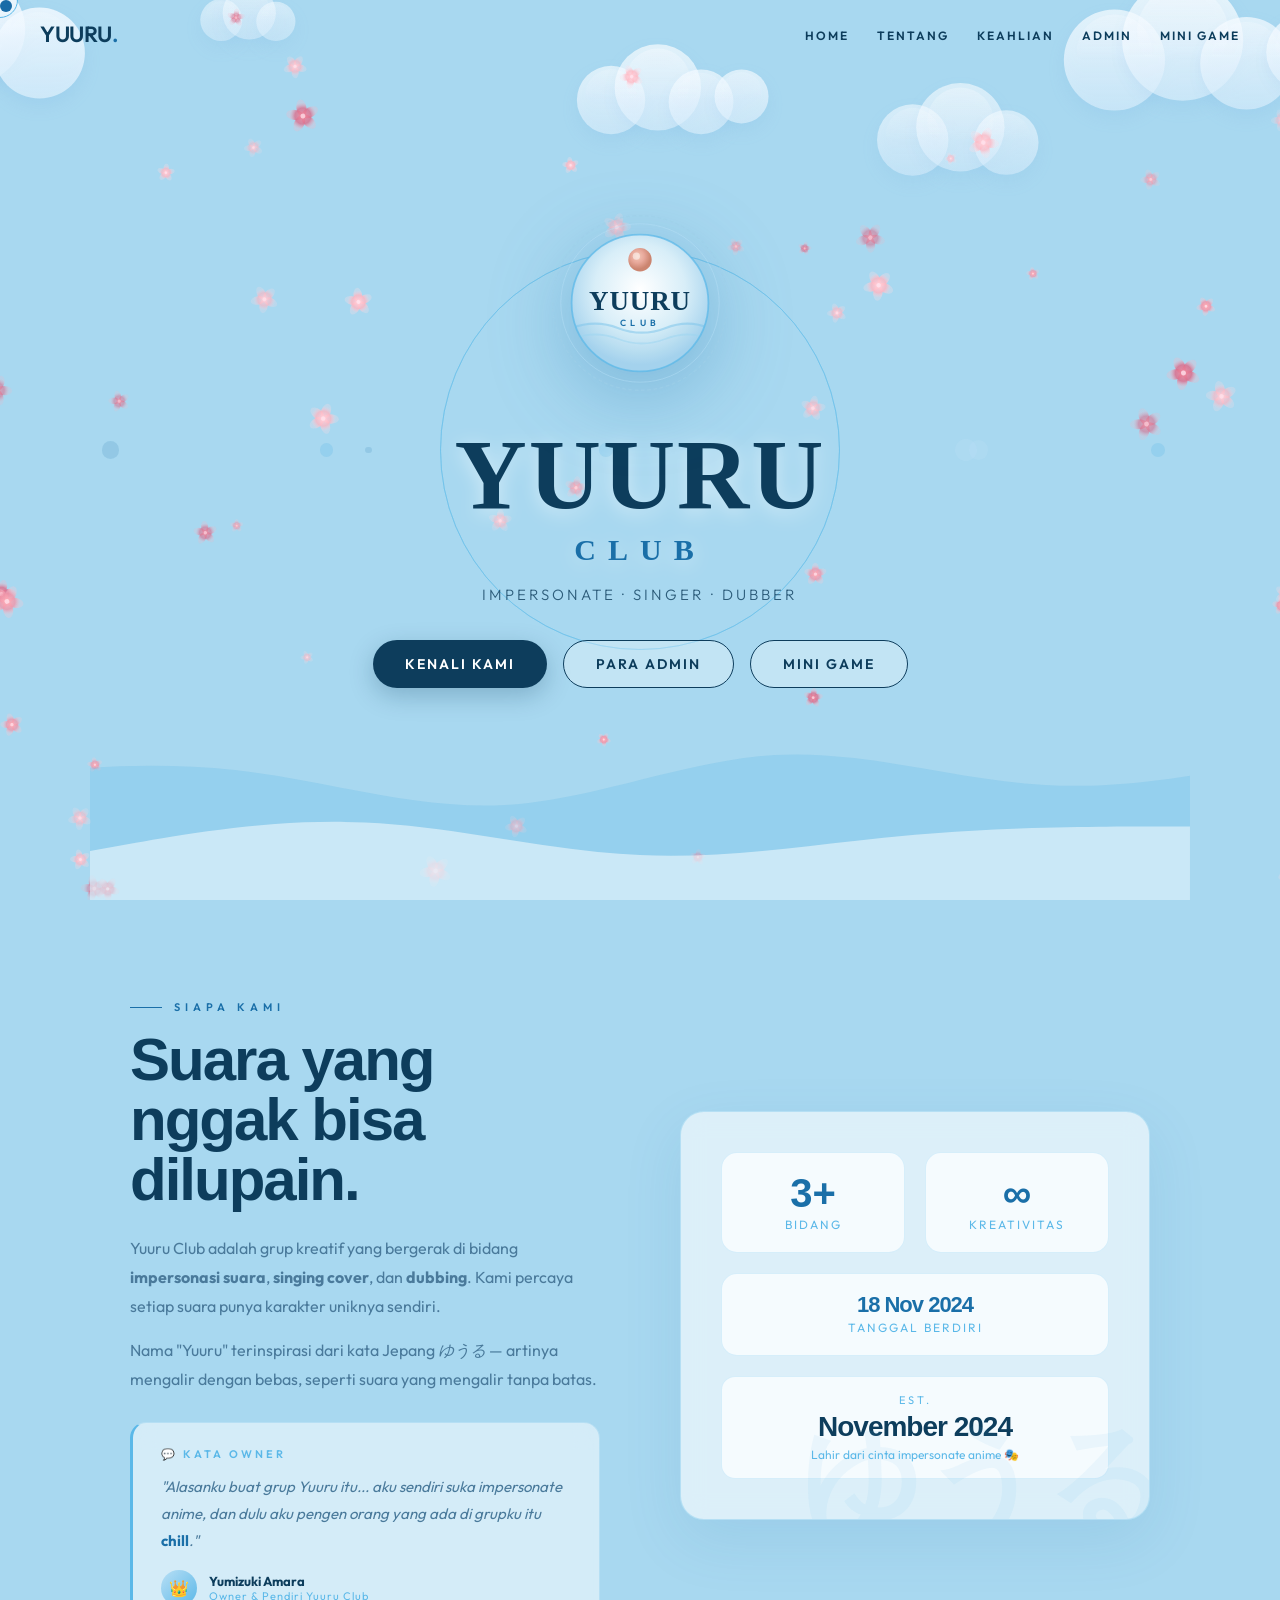
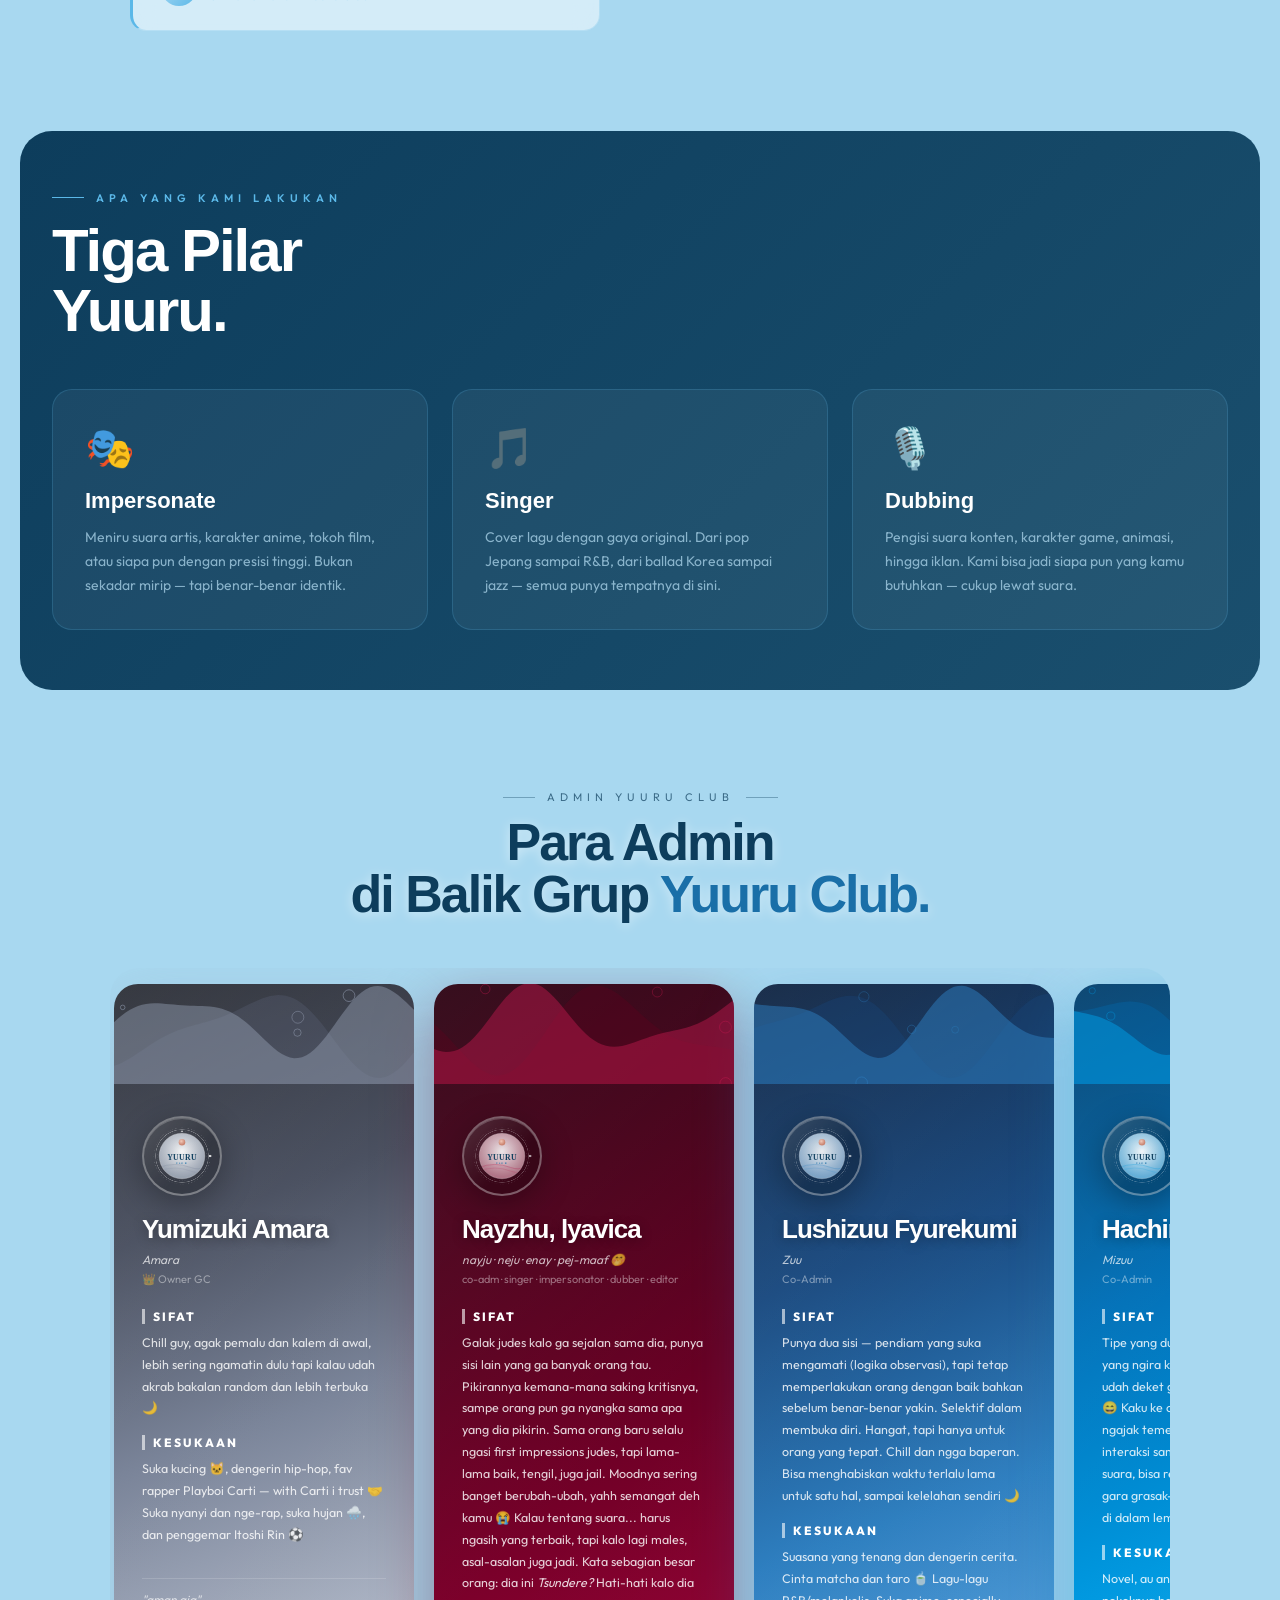
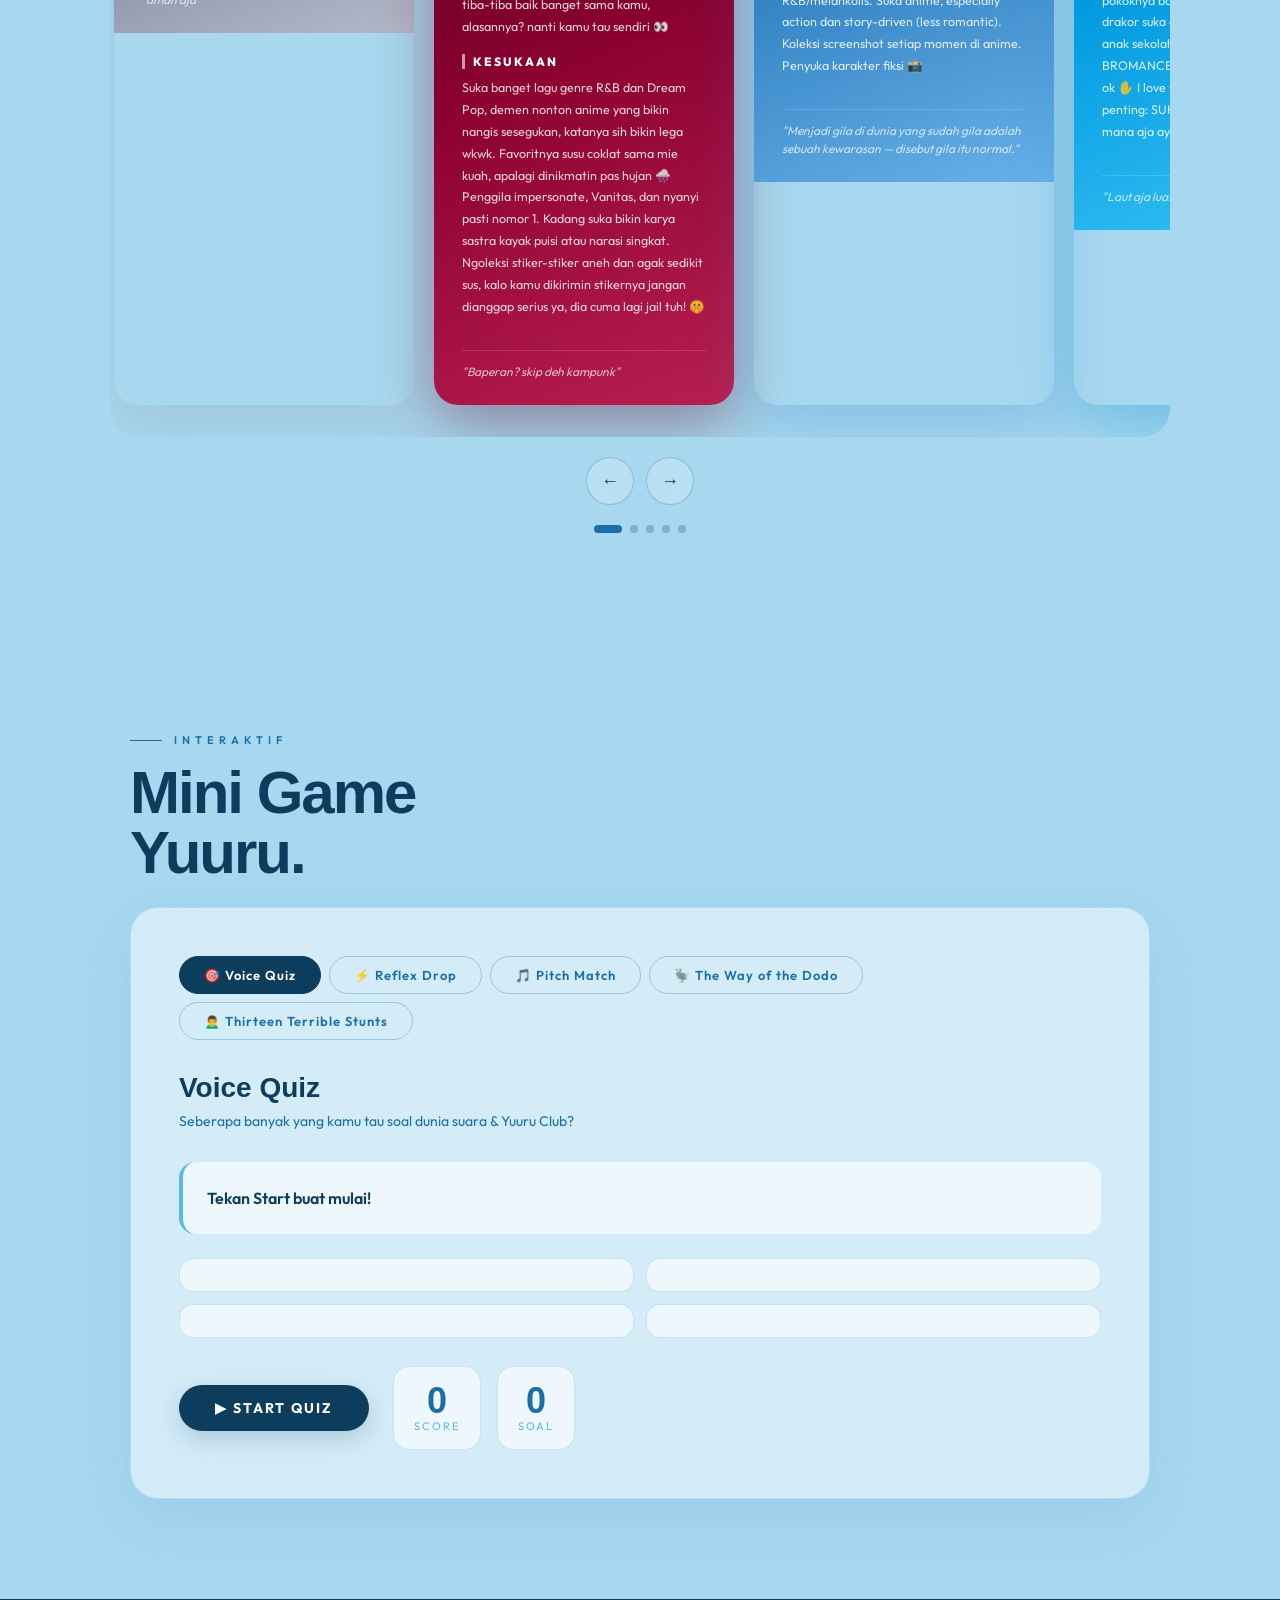
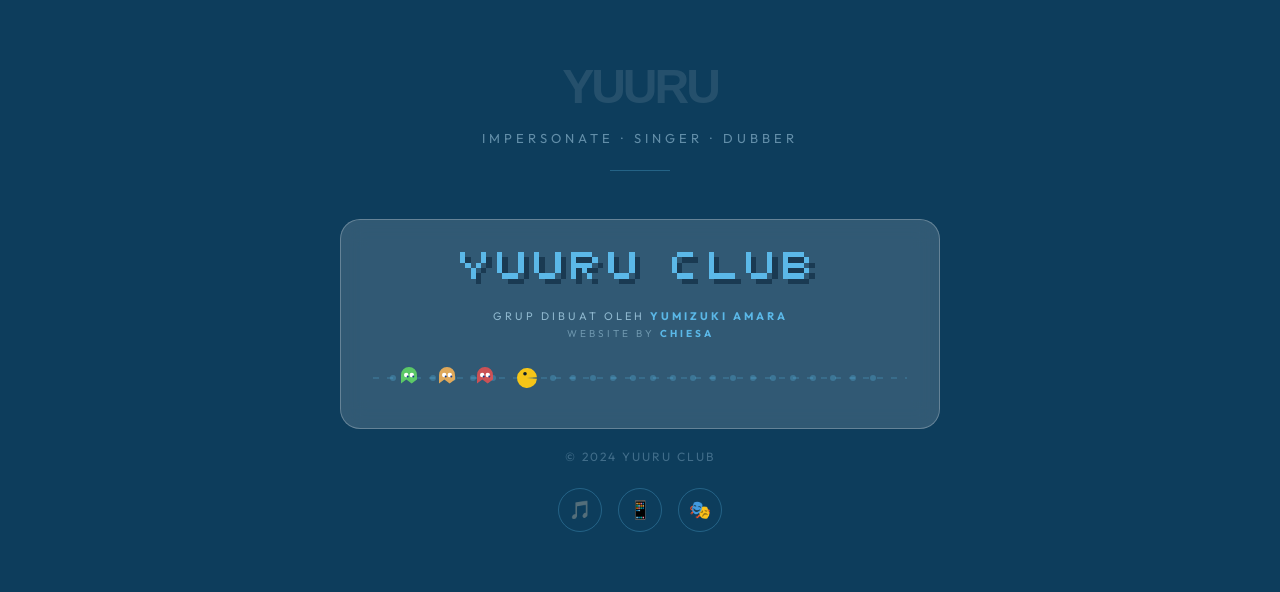
==== index.html @ aca805b3 "Add files via upload" ====
<!DOCTYPE html>
<html lang="id">

<head>
  <meta charset="UTF-8">
  <meta name="viewport"
    content="width=device-width, initial-scale=1.0, maximum-scale=1.0, user-scalable=no, viewport-fit=cover">
  <meta name="apple-mobile-web-app-capable" content="yes">
  <title>YUURU CLUB</title>
  <link
    href="https://fonts.googleapis.com/css2?family=Playfair+Display:ital,wght@1,900&family=Outfit:wght@300;400;500;600;800&family=Press+Start+2P&display=swap"
    rel="stylesheet">
  <link rel="stylesheet" href="css/style.css">
</head>

<body>

  <canvas id="bgCanvas"></canvas>
  <div class="cursor" id="cursor"></div>
  <div class="cursor-ring" id="cursorRing"></div>

  <!-- NAV -->
  <nav id="navbar">
    <div class="nav-brand">YUURU<span>.</span></div>
    <ul class="nav-links">
      <li><a href="#hero" data-scroll>Home</a></li>
      <li><a href="#about" data-scroll>Tentang</a></li>
      <li><a href="#skills" data-scroll>Keahlian</a></li>
      <li><a href="#admin-section" data-scroll>Admin</a></li>
      <li><a href="#game" data-scroll>Mini Game</a></li>
    </ul>
  </nav>

  <!-- HERO -->
  <section id="hero">
    <div class="wave-bg"></div>
    <div class="wave-bg2"></div>
    <div class="ripple-ring"
      style="width:400px;height:400px;top:50%;left:50%;transform:translate(-50%,-50%);animation-duration:4s;"></div>
    <div class="ripple-ring"
      style="width:400px;height:400px;top:50%;left:50%;transform:translate(-50%,-50%);animation-duration:4s;animation-delay:1.3s;">
    </div>
    <div class="ripple-ring"
      style="width:400px;height:400px;top:50%;left:50%;transform:translate(-50%,-50%);animation-duration:4s;animation-delay:2.6s;">
    </div>

    <div class="hero-content">
      <div class="logo-circle">
        <svg viewBox="0 0 200 200" xmlns="http://www.w3.org/2000/svg" width="180" height="180">
          <defs>
            <radialGradient id="bgGrad" cx="50%" cy="40%" r="55%">
              <stop offset="0%" stop-color="#ffffff" />
              <stop offset="60%" stop-color="#d8eef8" />
              <stop offset="100%" stop-color="#a8d4ee" />
            </radialGradient>
            <radialGradient id="orbGrad" cx="40%" cy="35%" r="55%">
              <stop offset="0%" stop-color="#f5c4b0" />
              <stop offset="50%" stop-color="#e8a090" />
              <stop offset="100%" stop-color="#c87860" />
            </radialGradient>
            <clipPath id="circleClip">
              <circle cx="100" cy="100" r="76" />
            </clipPath>
          </defs>
          <circle cx="100" cy="100" r="97" fill="none" stroke="#9ecfe8" stroke-width="1.5" stroke-dasharray="4 3"
            opacity="0.6" />
          <circle cx="100" cy="100" r="88" fill="none" stroke="#b8dff5" stroke-width="1" opacity="0.5" />
          <circle cx="100" cy="100" r="76" fill="url(#bgGrad)" />
          <g clip-path="url(#circleClip)" opacity="0.55">
            <path d="M24,128 Q50,118 76,128 Q102,138 128,128 Q154,118 176,128" fill="none" stroke="#7ec5ea"
              stroke-width="2.5" stroke-linecap="round" />
            <path d="M24,140 Q50,130 76,140 Q102,150 128,140 Q154,130 176,140" fill="none" stroke="#9ed5ee"
              stroke-width="2" stroke-linecap="round" />
            <path d="M24,128 Q50,118 76,128 Q102,138 128,128 Q154,118 176,128 L176,180 L24,180 Z" fill="#7ec5ea"
              fill-opacity="0.12" />
          </g>
          <circle cx="100" cy="52" r="13" fill="url(#orbGrad)" opacity="0.9" />
          <circle cx="96" cy="48" r="4" fill="rgba(255,255,255,0.5)" />
          <text x="100" y="108" text-anchor="middle" font-family="'Zen Kaku Gothic New',Georgia,serif" font-size="30"
            font-weight="900" fill="#0d3d5c" letter-spacing="1">YUURU</text>
          <text x="100" y="126" text-anchor="middle" font-family="'Outfit',Arial,sans-serif" font-size="10"
            font-weight="600" fill="#1a6fa8" letter-spacing="5">CLUB</text>
          <circle cx="100" cy="100" r="76" fill="none" stroke="#5bb8e8" stroke-width="2" opacity="0.7" />
        </svg>
      </div>
      <h1 class="hero-title">YUURU<span class="club">CLUB</span></h1>
      <p class="hero-tagline">Impersonate · Singer · Dubber</p>
      <div class="hero-btns">
        <button class="btn-primary" onclick="smooth(event,'about')">Kenali Kami</button>
        <button class="btn-outline" onclick="smooth(event,'admin-section')">Para Admin</button>
        <button class="btn-outline" onclick="smooth(event,'game')">Mini Game</button>
      </div>
    </div>
  </section>

  <!-- ABOUT -->
  <section id="about">
    <div class="about-text fade-up">
      <div class="section-label">Siapa Kami</div>
      <h2 class="section-title">Suara yang<br>nggak bisa<br>dilupain.</h2>
      <p>Yuuru Club adalah grup kreatif yang bergerak di bidang <strong>impersonasi suara</strong>, <strong>singing
          cover</strong>, dan <strong>dubbing</strong>. Kami percaya setiap suara punya karakter uniknya sendiri.</p>
      <p>Nama "Yuuru" terinspirasi dari kata Jepang <em>ゆうる</em> — artinya mengalir dengan bebas, seperti suara yang
        mengalir tanpa batas.</p>
      <div
        style="margin-top:28px;background:rgba(255,255,255,0.5);backdrop-filter:blur(12px);border:1px solid rgba(91,184,232,0.25);border-left:3px solid var(--sky);border-radius:16px;padding:24px 28px;">
        <div
          style="font-size:11px;letter-spacing:3px;text-transform:uppercase;color:var(--sky);margin-bottom:12px;font-weight:600">
          💬 Kata Owner</div>
        <p style="font-size:15px;line-height:1.8;color:#4a7a9b;font-style:italic;margin:0">"Alasanku buat grup Yuuru
          itu... aku sendiri suka impersonate anime, dan dulu aku pengen orang yang ada di grupku itu <strong
            style="color:var(--ocean);font-style:normal">chill</strong>."</p>
        <div style="margin-top:16px;display:flex;align-items:center;gap:12px;">
          <div
            style="width:36px;height:36px;border-radius:50%;background:linear-gradient(135deg,var(--mist),var(--sky));display:flex;align-items:center;justify-content:center;font-size:16px">
            👑</div>
          <div>
            <div style="font-size:13px;font-weight:700;color:var(--deep)">Yumizuki Amara</div>
            <div style="font-size:11px;color:var(--sky);letter-spacing:1px">Owner & Pendiri Yuuru Club</div>
          </div>
        </div>
      </div>
    </div>
    <div class="about-visual fade-up" style="animation-delay:0.2s">
      <div class="about-card">
        <div class="stat-grid">
          <div class="stat-item">
            <div class="stat-num">3+</div>
            <div class="stat-label">Bidang</div>
          </div>
          <div class="stat-item">
            <div class="stat-num">∞</div>
            <div class="stat-label">Kreativitas</div>
          </div>
          <div class="stat-item" style="grid-column:1/-1">
            <div class="stat-num" style="font-size:22px;letter-spacing:-1px">18 Nov 2024</div>
            <div class="stat-label">Tanggal Berdiri</div>
          </div>
        </div>
        <div
          style="margin-top:20px;background:rgba(255,255,255,0.7);border-radius:14px;padding:16px 20px;border:1px solid rgba(91,184,232,0.2);text-align:center;">
          <div style="font-size:11px;letter-spacing:3px;text-transform:uppercase;color:var(--sky);margin-bottom:4px">
            Est.</div>
          <div
            style="font-family:'Zen Kaku Gothic New',sans-serif;font-size:28px;font-weight:900;color:var(--deep);letter-spacing:-1px">
            November 2024</div>
          <div style="font-size:12px;color:var(--sky);margin-top:4px">Lahir dari cinta impersonate anime 🎭</div>
        </div>
      </div>
    </div>
  </section>

  <!-- SKILLS -->
  <div id="skills"
    style="border-radius:32px;margin:0 20px;padding:60px 32px;overflow:hidden;position:relative;z-index:2;background:linear-gradient(135deg,var(--deep) 0%,#1a4f6e 100%);">
    <div class="section-label" style="color:var(--sky)">Apa yang Kami Lakukan</div>
    <h2 class="section-title" style="color:#fff">Tiga Pilar<br>Yuuru.</h2>
    <div class="skills-grid">
      <div class="skill-card fade-up">
        <div class="skill-icon">🎭</div>
        <div class="skill-name">Impersonate</div>
        <div class="skill-desc">Meniru suara artis, karakter anime, tokoh film, atau siapa pun dengan presisi tinggi.
          Bukan sekadar mirip — tapi benar-benar identik.</div>
      </div>
      <div class="skill-card fade-up" style="animation-delay:0.15s">
        <div class="skill-icon">🎵</div>
        <div class="skill-name">Singer</div>
        <div class="skill-desc">Cover lagu dengan gaya original. Dari pop Jepang sampai R&B, dari ballad Korea sampai
          jazz — semua punya tempatnya di sini.</div>
      </div>
      <div class="skill-card fade-up" style="animation-delay:0.3s">
        <div class="skill-icon">🎙️</div>
        <div class="skill-name">Dubbing</div>
        <div class="skill-desc">Pengisi suara konten, karakter game, animasi, hingga iklan. Kami bisa jadi siapa pun
          yang kamu butuhkan — cukup lewat suara.</div>
      </div>
    </div>
  </div>

  <!-- ADMIN CARDS -->
  <div id="admin-section">
    <div class="admin-header">
      <div class="label">Admin Yuuru Club</div>
      <h2>Para Admin<br>di Balik Grup <span>Yuuru Club.</span></h2>
    </div>

    <div class="slider-wrapper">
      <div class="slider-track-outer">
        <div class="slider-track" id="sliderTrack">

          <!-- CARD 1 — SILVER — AMARA -->
          <div class="admin-card" style="box-shadow:0 20px 60px rgba(150,160,180,0.35)">
            <div class="card-inner">
              <div class="card-bg"
                style="background:linear-gradient(160deg,#2a2d35 0%,#4a5060 35%,#7a8499 65%,#b0b8c8 100%)"></div>
              <div class="card-shimmer"></div>
              <canvas class="ocean-canvas" id="ocean1"></canvas>
              <div class="card-content">
                <div class="avatar-ring"><svg viewBox="0 0 200 200" width="60" height="60"
                    xmlns="http://www.w3.org/2000/svg">
                    <defs>
                      <radialGradient id="av1bg" cx="50%" cy="40%" r="55%">
                        <stop offset="0%" stop-color="rgba(255,255,255,0.95)" />
                        <stop offset="100%" stop-color="rgba(200,210,225,0.7)" />
                      </radialGradient>
                      <radialGradient id="av1orb" cx="40%" cy="35%" r="55%">
                        <stop offset="0%" stop-color="#f5c4b0" />
                        <stop offset="100%" stop-color="#c87860" />
                      </radialGradient>
                      <clipPath id="cc1">
                        <circle cx="100" cy="100" r="76" />
                      </clipPath>
                    </defs>
                    <g class="logo-spin-outer">
                      <circle cx="100" cy="100" r="94" fill="none" stroke="rgba(255,255,255,0.2)" stroke-width="1"
                        stroke-dasharray="6 4" />
                      <circle cx="100" cy="100" r="88" fill="none" stroke="rgba(255,255,255,0.4)" stroke-width="1.5" />
                      <circle cx="194" cy="100" r="4" fill="rgba(255,255,255,0.8)" />
                    </g>
                    <g class="logo-spin-inner">
                      <circle cx="100" cy="100" r="82" fill="none" stroke="rgba(255,255,255,0.15)" stroke-width="1"
                        stroke-dasharray="3 6" />
                      <circle cx="100" cy="18" r="3" fill="rgba(255,255,255,0.6)" />
                    </g>
                    <circle cx="100" cy="100" r="76" fill="url(#av1bg)" />
                    <g clip-path="url(#cc1)" opacity="0.5">
                      <path d="M24,138 Q76,118 128,138 Q154,148 176,138" fill="none" stroke="rgba(122,132,153,0.8)"
                        stroke-width="2.5" stroke-linecap="round" />
                      <path d="M24,150 Q76,130 128,150 Q154,160 176,150" fill="none" stroke="rgba(122,132,153,0.6)"
                        stroke-width="2" stroke-linecap="round" />
                      <path d="M24,138 Q76,118 128,138 L176,180 L24,180Z" fill="rgba(122,132,153,0.12)" />
                    </g>
                    <circle cx="100" cy="54" r="11" fill="url(#av1orb)" opacity="0.9" /><text x="100" y="112"
                      text-anchor="middle" font-family="'Zen Kaku Gothic New',serif" font-size="26" font-weight="900"
                      fill="#0d3d5c" letter-spacing="1">YUURU</text><text x="100" y="126" text-anchor="middle"
                      font-family="'Outfit',sans-serif" font-size="8" font-weight="600" fill="#1a6fa8"
                      letter-spacing="4">CLUB</text>
                    <circle cx="100" cy="100" r="76" fill="none" stroke="rgba(255,255,255,0.6)" stroke-width="1.5" />
                  </svg></div>
                <div class="card-name">Yumizuki Amara</div>
                <div class="card-nickname"
                  style="font-size:12px;line-height:1.6;margin-bottom:20px;color:rgba(255,255,255,0.7);font-style:italic;">
                  Amara<br><span style="font-style:normal;font-size:11px;opacity:0.6">👑 Owner GC</span></div>
                <div style="margin-bottom:16px">
                  <div
                    style="font-size:12px;letter-spacing:2px;text-transform:uppercase;color:#fff;margin-bottom:8px;font-weight:800;font-family:'Outfit',sans-serif;border-left:3px solid rgba(255,255,255,0.6);padding-left:8px;">
                    Sifat</div>
                  <p
                    style="font-size:12.5px;color:rgba(255,255,255,0.82);line-height:1.75;font-family:'Outfit',sans-serif">
                    Chill guy, agak pemalu dan kalem di awal, lebih sering ngamatin dulu tapi kalau udah akrab bakalan
                    random dan lebih terbuka 🌙</p>
                </div>
                <div style="margin-bottom:16px">
                  <div
                    style="font-size:12px;letter-spacing:2px;text-transform:uppercase;color:#fff;margin-bottom:8px;font-weight:800;font-family:'Outfit',sans-serif;border-left:3px solid rgba(255,255,255,0.6);padding-left:8px;">
                    Kesukaan</div>
                  <p
                    style="font-size:12.5px;color:rgba(255,255,255,0.82);line-height:1.75;font-family:'Outfit',sans-serif">
                    Suka kucing 🐱, dengerin hip-hop, fav rapper Playboi Carti — with Carti i trust 🤝 Suka nyanyi dan
                    nge-rap, suka hujan 🌧️, dan penggemar Itoshi Rin ⚽</p>
                </div>
              </div>
              <div class="card-quote">"aman aja"</div>
            </div>
          </div>

          <!-- CARD 2 — MAROON — NAYZHU -->
          <div class="admin-card" style="box-shadow:0 20px 60px rgba(100,0,30,0.4)">
            <div class="card-inner">
              <div class="card-bg"
                style="background:linear-gradient(160deg,#2a0010 0%,#5c0020 35%,#8b0030 65%,#b5184a 100%)"></div>
              <div class="card-shimmer"></div>
              <canvas class="ocean-canvas" id="ocean2"></canvas>
              <div class="card-content">
                <div class="avatar-ring"><svg viewBox="0 0 200 200" width="60" height="60"
                    xmlns="http://www.w3.org/2000/svg">
                    <defs>
                      <radialGradient id="av2bg" cx="50%" cy="40%" r="55%">
                        <stop offset="0%" stop-color="rgba(255,255,255,0.9)" />
                        <stop offset="100%" stop-color="rgba(255,200,215,0.6)" />
                      </radialGradient>
                      <radialGradient id="av2orb" cx="40%" cy="35%" r="55%">
                        <stop offset="0%" stop-color="#f5c4b0" />
                        <stop offset="100%" stop-color="#c87860" />
                      </radialGradient>
                      <clipPath id="cc2">
                        <circle cx="100" cy="100" r="76" />
                      </clipPath>
                    </defs>
                    <g class="logo-spin-outer">
                      <circle cx="100" cy="100" r="94" fill="none" stroke="rgba(255,255,255,0.15)" stroke-width="1"
                        stroke-dasharray="6 4" />
                      <circle cx="100" cy="100" r="88" fill="none" stroke="rgba(255,255,255,0.3)" stroke-width="1.5" />
                      <circle cx="194" cy="100" r="4" fill="rgba(255,255,255,0.6)" />
                    </g>
                    <g class="logo-spin-inner">
                      <circle cx="100" cy="100" r="82" fill="none" stroke="rgba(255,255,255,0.12)" stroke-width="1"
                        stroke-dasharray="3 6" />
                      <circle cx="100" cy="18" r="3" fill="rgba(255,255,255,0.4)" />
                    </g>
                    <circle cx="100" cy="100" r="76" fill="url(#av2bg)" />
                    <g clip-path="url(#cc2)" opacity="0.5">
                      <path d="M24,138 Q76,118 128,138 Q154,148 176,138" fill="none" stroke="rgba(181,24,74,0.8)"
                        stroke-width="2.5" stroke-linecap="round" />
                      <path d="M24,150 Q76,130 128,150 Q154,160 176,150" fill="none" stroke="rgba(181,24,74,0.6)"
                        stroke-width="2" stroke-linecap="round" />
                      <path d="M24,138 Q76,118 128,138 L176,180 L24,180Z" fill="rgba(181,24,74,0.12)" />
                    </g>
                    <circle cx="100" cy="54" r="11" fill="url(#av2orb)" opacity="0.9" /><text x="100" y="112"
                      text-anchor="middle" font-family="'Zen Kaku Gothic New',serif" font-size="26" font-weight="900"
                      fill="#0d3d5c" letter-spacing="1">YUURU</text><text x="100" y="126" text-anchor="middle"
                      font-family="'Outfit',sans-serif" font-size="8" font-weight="600" fill="#1a6fa8"
                      letter-spacing="4">CLUB</text>
                    <circle cx="100" cy="100" r="76" fill="none" stroke="rgba(255,255,255,0.5)" stroke-width="1.5" />
                  </svg></div>
                <div class="card-name">Nayzhu, lyavica</div>
                <div class="card-nickname"
                  style="font-size:12px;line-height:1.6;margin-bottom:20px;color:rgba(255,255,255,0.7);font-style:italic;">
                  nayju · neju · enay · pej-maaf 🤭<br><span style="font-style:normal;font-size:11px;opacity:0.6">co-adm
                    · singer · impersonator · dubber · editor</span></div>
                <div style="margin-bottom:16px">
                  <div
                    style="font-size:12px;letter-spacing:2px;text-transform:uppercase;color:#fff;margin-bottom:8px;font-weight:800;font-family:'Outfit',sans-serif;border-left:3px solid rgba(255,255,255,0.6);padding-left:8px;">
                    Sifat</div>
                  <p
                    style="font-size:12.5px;color:rgba(255,255,255,0.82);line-height:1.75;font-family:'Outfit',sans-serif">
                    Galak judes kalo ga sejalan sama dia, punya sisi lain yang ga banyak orang tau. Pikirannya
                    kemana-mana saking kritisnya, sampe orang pun ga nyangka sama apa yang dia pikirin. Sama orang baru
                    selalu ngasi first impressions judes, tapi lama-lama baik, tengil, juga jail. Moodnya sering banget
                    berubah-ubah, yahh semangat deh kamu 😭 Kalau tentang suara... harus ngasih yang terbaik, tapi kalo
                    lagi males, asal-asalan juga jadi. Kata sebagian besar orang: dia ini <em>Tsundere?</em> Hati-hati
                    kalo dia tiba-tiba baik banget sama kamu, alasannya? nanti kamu tau sendiri 👀</p>
                </div>
                <div style="margin-bottom:16px">
                  <div
                    style="font-size:12px;letter-spacing:2px;text-transform:uppercase;color:#fff;margin-bottom:8px;font-weight:800;font-family:'Outfit',sans-serif;border-left:3px solid rgba(255,255,255,0.6);padding-left:8px;">
                    Kesukaan</div>
                  <p
                    style="font-size:12.5px;color:rgba(255,255,255,0.82);line-height:1.75;font-family:'Outfit',sans-serif">
                    Suka banget lagu genre R&B dan Dream Pop, demen nonton anime yang bikin nangis sesegukan, katanya
                    sih bikin lega wkwk. Favoritnya susu coklat sama mie kuah, apalagi dinikmatin pas hujan 🌧️ Penggila
                    impersonate, Vanitas, dan nyanyi pasti nomor 1. Kadang suka bikin karya sastra kayak puisi atau
                    narasi singkat. Ngoleksi stiker-stiker aneh dan agak sedikit sus, kalo kamu dikirimin stikernya
                    jangan dianggap serius ya, dia cuma lagi jail tuh! 🤫</p>
                </div>
              </div>
              <div class="card-quote">"Baperan? skip deh kampunk"</div>
            </div>
          </div>

          <!-- CARD 3 — BIRU LANGIT — ZUU -->
          <div class="admin-card" style="box-shadow:0 20px 60px rgba(56,130,200,0.3)">
            <div class="card-inner">
              <div class="card-bg"
                style="background:linear-gradient(160deg,#0d2240 0%,#1a4a80 35%,#2e7fc0 65%,#64aee8 100%)"></div>
              <div class="card-shimmer"></div>
              <canvas class="ocean-canvas" id="ocean3"></canvas>
              <div class="card-content">
                <div class="avatar-ring"><svg viewBox="0 0 200 200" width="60" height="60"
                    xmlns="http://www.w3.org/2000/svg">
                    <defs>
                      <radialGradient id="av3bg" cx="50%" cy="40%" r="55%">
                        <stop offset="0%" stop-color="rgba(255,255,255,0.9)" />
                        <stop offset="100%" stop-color="rgba(180,215,245,0.7)" />
                      </radialGradient>
                      <radialGradient id="av3orb" cx="40%" cy="35%" r="55%">
                        <stop offset="0%" stop-color="#f5c4b0" />
                        <stop offset="100%" stop-color="#c87860" />
                      </radialGradient>
                      <clipPath id="cc3">
                        <circle cx="100" cy="100" r="76" />
                      </clipPath>
                    </defs>
                    <g class="logo-spin-outer">
                      <circle cx="100" cy="100" r="94" fill="none" stroke="rgba(255,255,255,0.15)" stroke-width="1"
                        stroke-dasharray="6 4" />
                      <circle cx="100" cy="100" r="88" fill="none" stroke="rgba(255,255,255,0.3)" stroke-width="1.5" />
                      <circle cx="194" cy="100" r="4" fill="rgba(255,255,255,0.6)" />
                    </g>
                    <g class="logo-spin-inner">
                      <circle cx="100" cy="100" r="82" fill="none" stroke="rgba(255,255,255,0.12)" stroke-width="1"
                        stroke-dasharray="3 6" />
                      <circle cx="100" cy="18" r="3" fill="rgba(255,255,255,0.4)" />
                    </g>
                    <circle cx="100" cy="100" r="76" fill="url(#av3bg)" />
                    <g clip-path="url(#cc3)" opacity="0.5">
                      <path d="M24,138 Q76,118 128,138 Q154,148 176,138" fill="none" stroke="rgba(46,127,192,0.8)"
                        stroke-width="2.5" stroke-linecap="round" />
                      <path d="M24,150 Q76,130 128,150 Q154,160 176,150" fill="none" stroke="rgba(46,127,192,0.6)"
                        stroke-width="2" stroke-linecap="round" />
                      <path d="M24,138 Q76,118 128,138 L176,180 L24,180Z" fill="rgba(46,127,192,0.12)" />
                    </g>
                    <circle cx="100" cy="54" r="11" fill="url(#av3orb)" opacity="0.9" /><text x="100" y="112"
                      text-anchor="middle" font-family="'Zen Kaku Gothic New',serif" font-size="26" font-weight="900"
                      fill="#0d3d5c" letter-spacing="1">YUURU</text><text x="100" y="126" text-anchor="middle"
                      font-family="'Outfit',sans-serif" font-size="8" font-weight="600" fill="#1a6fa8"
                      letter-spacing="4">CLUB</text>
                    <circle cx="100" cy="100" r="76" fill="none" stroke="rgba(255,255,255,0.5)" stroke-width="1.5" />
                  </svg></div>
                <div class="card-name">Lushizuu Fyurekumi</div>
                <div class="card-nickname"
                  style="font-size:12px;line-height:1.6;margin-bottom:20px;color:rgba(255,255,255,0.7);font-style:italic;">
                  Zuu<br><span style="font-style:normal;font-size:11px;opacity:0.6">Co-Admin</span></div>
                <div style="margin-bottom:16px">
                  <div
                    style="font-size:12px;letter-spacing:2px;text-transform:uppercase;color:#fff;margin-bottom:8px;font-weight:800;font-family:'Outfit',sans-serif;border-left:3px solid rgba(255,255,255,0.6);padding-left:8px;">
                    Sifat</div>
                  <p
                    style="font-size:12.5px;color:rgba(255,255,255,0.82);line-height:1.75;font-family:'Outfit',sans-serif">
                    Punya dua sisi — pendiam yang suka mengamati (logika observasi), tapi tetap memperlakukan orang
                    dengan baik bahkan sebelum benar-benar yakin. Selektif dalam membuka diri. Hangat, tapi hanya untuk
                    orang yang tepat. Chill dan ngga baperan. Bisa menghabiskan waktu terlalu lama untuk satu hal,
                    sampai kelelahan sendiri 🌙</p>
                </div>
                <div style="margin-bottom:16px">
                  <div
                    style="font-size:12px;letter-spacing:2px;text-transform:uppercase;color:#fff;margin-bottom:8px;font-weight:800;font-family:'Outfit',sans-serif;border-left:3px solid rgba(255,255,255,0.6);padding-left:8px;">
                    Kesukaan</div>
                  <p
                    style="font-size:12.5px;color:rgba(255,255,255,0.82);line-height:1.75;font-family:'Outfit',sans-serif">
                    Suasana yang tenang dan dengerin cerita. Cinta matcha dan taro 🍵 Lagu-lagu R&B/melankolis. Suka
                    anime, especially action dan story-driven (less romantic). Koleksi screenshot setiap momen di anime.
                    Penyuka karakter fiksi 📸</p>
                </div>
              </div>
              <div class="card-quote">"Menjadi gila di dunia yang sudah gila adalah sebuah kewarasan — disebut gila itu
                normal."</div>
            </div>
          </div>

          <!-- CARD 4 — BIRU LAUT — MIZUU -->
          <div class="admin-card" style="box-shadow:0 20px 60px rgba(0,140,200,0.35)">
            <div class="card-inner">
              <div class="card-bg"
                style="background:linear-gradient(160deg,#003d6b 0%,#0070b8 35%,#0099e0 65%,#33c1f5 100%)"></div>
              <div class="card-shimmer"></div>
              <canvas class="ocean-canvas" id="ocean4"></canvas>
              <div class="card-content">
                <div class="avatar-ring"><svg viewBox="0 0 200 200" width="60" height="60"
                    xmlns="http://www.w3.org/2000/svg">
                    <defs>
                      <radialGradient id="av4bg" cx="50%" cy="40%" r="55%">
                        <stop offset="0%" stop-color="rgba(255,255,255,0.95)" />
                        <stop offset="100%" stop-color="rgba(150,220,255,0.7)" />
                      </radialGradient>
                      <radialGradient id="av4orb" cx="40%" cy="35%" r="55%">
                        <stop offset="0%" stop-color="#f5c4b0" />
                        <stop offset="100%" stop-color="#c87860" />
                      </radialGradient>
                      <clipPath id="cc4">
                        <circle cx="100" cy="100" r="76" />
                      </clipPath>
                    </defs>
                    <g class="logo-spin-outer">
                      <circle cx="100" cy="100" r="94" fill="none" stroke="rgba(255,255,255,0.15)" stroke-width="1"
                        stroke-dasharray="6 4" />
                      <circle cx="100" cy="100" r="88" fill="none" stroke="rgba(255,255,255,0.3)" stroke-width="1.5" />
                      <circle cx="194" cy="100" r="4" fill="rgba(255,255,255,0.6)" />
                    </g>
                    <g class="logo-spin-inner">
                      <circle cx="100" cy="100" r="82" fill="none" stroke="rgba(255,255,255,0.12)" stroke-width="1"
                        stroke-dasharray="3 6" />
                      <circle cx="100" cy="18" r="3" fill="rgba(255,255,255,0.4)" />
                    </g>
                    <circle cx="100" cy="100" r="76" fill="url(#av4bg)" />
                    <g clip-path="url(#cc4)" opacity="0.5">
                      <path d="M24,138 Q76,118 128,138 Q154,148 176,138" fill="none" stroke="rgba(0,153,224,0.8)"
                        stroke-width="2.5" stroke-linecap="round" />
                      <path d="M24,150 Q76,130 128,150 Q154,160 176,150" fill="none" stroke="rgba(0,153,224,0.6)"
                        stroke-width="2" stroke-linecap="round" />
                      <path d="M24,138 Q76,118 128,138 L176,180 L24,180Z" fill="rgba(0,153,224,0.12)" />
                    </g>
                    <circle cx="100" cy="54" r="11" fill="url(#av4orb)" opacity="0.9" /><text x="100" y="112"
                      text-anchor="middle" font-family="'Zen Kaku Gothic New',serif" font-size="26" font-weight="900"
                      fill="#0d3d5c" letter-spacing="1">YUURU</text><text x="100" y="126" text-anchor="middle"
                      font-family="'Outfit',sans-serif" font-size="8" font-weight="600" fill="#1a6fa8"
                      letter-spacing="4">CLUB</text>
                    <circle cx="100" cy="100" r="76" fill="none" stroke="rgba(255,255,255,0.5)" stroke-width="1.5" />
                  </svg></div>
                <div class="card-name">Hachimizuu</div>
                <div class="card-nickname"
                  style="font-size:12px;line-height:1.6;margin-bottom:20px;color:rgba(255,255,255,0.7);font-style:italic;">
                  Mizuu<br><span style="font-style:normal;font-size:11px;opacity:0.6">Co-Admin</span></div>
                <div style="margin-bottom:16px">
                  <div
                    style="font-size:12px;letter-spacing:2px;text-transform:uppercase;color:#fff;margin-bottom:8px;font-weight:800;font-family:'Outfit',sans-serif;border-left:3px solid rgba(255,255,255,0.6);padding-left:8px;">
                    Sifat</div>
                  <p
                    style="font-size:12.5px;color:rgba(255,255,255,0.82);line-height:1.75;font-family:'Outfit',sans-serif">
                    Tipe yang duluan ngajak kenalan — banyak yang ngira kalem dan ramah, padahal kalo udah deket gabisa
                    diem dan ceplas-ceplos 😄 Kaku ke orang baru, tapi jangan ragu ngajak temenan, dia seneng banget
                    interaksi sama orang baru! Perfeksionis soal suara, bisa rekam berpuluh-puluh kali gara-gara
                    grasak-grusuk — bahkan rela rekaman di dalam lemari kalau rumah lagi berisik 🗄️</p>
                </div>
                <div style="margin-bottom:16px">
                  <div
                    style="font-size:12px;letter-spacing:2px;text-transform:uppercase;color:#fff;margin-bottom:8px;font-weight:800;font-family:'Outfit',sans-serif;border-left:3px solid rgba(255,255,255,0.6);padding-left:8px;">
                    Kesukaan</div>
                  <p
                    style="font-size:12.5px;color:rgba(255,255,255,0.82);line-height:1.75;font-family:'Outfit',sans-serif">
                    Novel, au angst, anime, drakor, kpop — pokoknya banyak! Anime suka genre action, drakor suka
                    action-thriller apalagi yang anak sekolah berantem. Yang paling suka BROMANCE kpop — bromance ya,
                    not BL ok ✋ I love friendship! Dan yang paling penting: SUKA LAUT banget banget 🌊 ke mana aja ayo,
                    asal ada laut!</p>
                </div>
              </div>
              <div class="card-quote">"Laut aja luas, masa hati aku sempit."</div>
            </div>
          </div>

          <!-- CARD 5 — TELUR ASIN — SEBAS -->
          <div class="admin-card" style="box-shadow:0 20px 60px rgba(80,140,150,0.3)">
            <div class="card-inner">
              <div class="card-bg"
                style="background:linear-gradient(160deg,#1a3a3f 0%,#2a6570 35%,#4a9aa8 65%,#7ec8d4 100%)"></div>
              <div class="card-shimmer"></div>
              <canvas class="ocean-canvas" id="ocean5"></canvas>
              <div class="card-content">
                <div class="avatar-ring"><svg viewBox="0 0 200 200" width="60" height="60"
                    xmlns="http://www.w3.org/2000/svg">
                    <defs>
                      <radialGradient id="av5bg" cx="50%" cy="40%" r="55%">
                        <stop offset="0%" stop-color="rgba(255,255,255,0.9)" />
                        <stop offset="100%" stop-color="rgba(180,220,225,0.6)" />
                      </radialGradient>
                      <radialGradient id="av5orb" cx="40%" cy="35%" r="55%">
                        <stop offset="0%" stop-color="#f5c4b0" />
                        <stop offset="100%" stop-color="#c87860" />
                      </radialGradient>
                      <clipPath id="cc5">
                        <circle cx="100" cy="100" r="76" />
                      </clipPath>
                    </defs>
                    <g class="logo-spin-outer">
                      <circle cx="100" cy="100" r="94" fill="none" stroke="rgba(255,255,255,0.15)" stroke-width="1"
                        stroke-dasharray="6 4" />
                      <circle cx="100" cy="100" r="88" fill="none" stroke="rgba(255,255,255,0.3)" stroke-width="1.5" />
                      <circle cx="194" cy="100" r="4" fill="rgba(255,255,255,0.6)" />
                    </g>
                    <g class="logo-spin-inner">
                      <circle cx="100" cy="100" r="82" fill="none" stroke="rgba(255,255,255,0.12)" stroke-width="1"
                        stroke-dasharray="3 6" />
                      <circle cx="100" cy="18" r="3" fill="rgba(255,255,255,0.4)" />
                    </g>
                    <circle cx="100" cy="100" r="76" fill="url(#av5bg)" />
                    <g clip-path="url(#cc5)" opacity="0.5">
                      <path d="M24,138 Q76,118 128,138 Q154,148 176,138" fill="none" stroke="rgba(74,154,168,0.8)"
                        stroke-width="2.5" stroke-linecap="round" />
                      <path d="M24,150 Q76,130 128,150 Q154,160 176,150" fill="none" stroke="rgba(74,154,168,0.6)"
                        stroke-width="2" stroke-linecap="round" />
                      <path d="M24,138 Q76,118 128,138 L176,180 L24,180Z" fill="rgba(74,154,168,0.12)" />
                    </g>
                    <circle cx="100" cy="54" r="11" fill="url(#av5orb)" opacity="0.9" /><text x="100" y="112"
                      text-anchor="middle" font-family="'Zen Kaku Gothic New',serif" font-size="26" font-weight="900"
                      fill="#0d3d5c" letter-spacing="1">YUURU</text><text x="100" y="126" text-anchor="middle"
                      font-family="'Outfit',sans-serif" font-size="8" font-weight="600" fill="#1a6fa8"
                      letter-spacing="4">CLUB</text>
                    <circle cx="100" cy="100" r="76" fill="none" stroke="rgba(255,255,255,0.5)" stroke-width="1.5" />
                  </svg></div>
                <div class="card-name">Tamaya Rei (Sebas)</div>
                <div class="card-nickname"
                  style="font-size:12px;line-height:1.6;margin-bottom:20px;color:rgba(255,255,255,0.7);font-style:italic;">
                  Sebas · Tama<br><span style="font-style:normal;font-size:11px;opacity:0.6">co-adm · multi role</span>
                </div>
                <div style="margin-bottom:16px">
                  <div
                    style="font-size:12px;letter-spacing:2px;text-transform:uppercase;color:#fff;margin-bottom:8px;font-weight:800;font-family:'Outfit',sans-serif;border-left:3px solid rgba(255,255,255,0.6);padding-left:8px;">
                    Sifat</div>
                  <p
                    style="font-size:12.5px;color:rgba(255,255,255,0.82);line-height:1.75;font-family:'Outfit',sans-serif">
                    Orangnya asik, suka bercanda dan absurd dari segi sifat, tapi tetep tegas sebagai admin Yuuru.
                    Selera humor yang selalu nyambung dalam segala hal, perhatian ke semua admin dan member Yuuru.
                    Selalu asik ke orang baru, dan kalo udah kenal lama... makin absurd dan seru buat diajak ngobrol dan
                    ketawa bareng 😄</p>
                </div>
                <div style="margin-bottom:16px">
                  <div
                    style="font-size:12px;letter-spacing:2px;text-transform:uppercase;color:#fff;margin-bottom:8px;font-weight:800;font-family:'Outfit',sans-serif;border-left:3px solid rgba(255,255,255,0.6);padding-left:8px;">
                    Kesukaan</div>
                  <p
                    style="font-size:12.5px;color:rgba(255,255,255,0.82);line-height:1.75;font-family:'Outfit',sans-serif">
                    Suka lagu rap dan lagu Jepang. Rap favoritnya Godzilla, Just Landed in Brooklyn, dll. Lagu Jepang
                    yang disukai: Yoru ni Kakeru, Overdose, Matsuri 🎵</p>
                </div>
              </div>
              <div class="card-quote">"Lu rispekhh lu asikhh gw asikhh kita asikhh"</div>
            </div>
          </div>

        </div>
      </div>
      <div class="slider-arrows">
        <button class="arrow-btn" onclick="slide(-1)">←</button>
        <button class="arrow-btn" onclick="slide(1)">→</button>
      </div>
      <div class="slider-dots" id="sliderDots"></div>
    </div>
  </div>

  <!-- GAME -->
  <section id="game">
    <div class="section-label fade-up">Interaktif</div>
    <h2 class="section-title fade-up">Mini Game<br>Yuuru.</h2>
    <div class="game-container fade-up">
      <div class="game-tabs">
        <button class="tab-btn active" onclick="switchGame('quiz')">🎯 Voice Quiz</button>
        <button class="tab-btn" onclick="switchGame('reflex')">⚡ Reflex Drop</button>
        <button class="tab-btn" onclick="switchGame('pitch')">🎵 Pitch Match</button>
        <button class="tab-btn" onclick="window.location.href='assets/thewayofthedodo.html'">🦤 The Way of the
          Dodo</button>
        <button class="tab-btn" onclick="window.location.href='assets/thirteenterriblestunts.html'">🙍‍♂️ Thirteen
          Terrible Stunts</button>

      </div>
      <div id="quizGame">
        <div class="game-title">Voice Quiz</div>
        <div class="game-subtitle">Seberapa banyak yang kamu tau soal dunia suara & Yuuru Club?</div>
        <div class="quiz-question" id="quizQuestion">Tekan Start buat mulai!</div>
        <div class="quiz-options"><button class="quiz-opt" id="qo1" onclick="answerQuiz(0)" disabled></button><button
            class="quiz-opt" id="qo2" onclick="answerQuiz(1)" disabled></button><button class="quiz-opt" id="qo3"
            onclick="answerQuiz(2)" disabled></button><button class="quiz-opt" id="qo4" onclick="answerQuiz(3)"
            disabled></button></div>
        <div style="display:flex;align-items:center;gap:24px;margin-top:28px;flex-wrap:wrap">
          <button class="game-btn" id="quizStartBtn" onclick="startQuiz()">▶ Start Quiz</button>
          <div class="game-score-display">
            <div class="score-box">
              <div class="score-num" id="quizScore">0</div>
              <div class="score-label">Score</div>
            </div>
            <div class="score-box">
              <div class="score-num" id="quizQ">0</div>
              <div class="score-label">Soal</div>
            </div>
          </div>
          <div class="game-result" id="quizResult"></div>
        </div>
      </div>
      <div id="reflexGame" style="display:none">
        <div class="game-title">Reflex Drop ⚡</div>
        <div class="game-subtitle">Klik lingkaran biru secepat mungkin sebelum hilang!</div>
        <div id="reflexArena"
          style="width:100%;height:280px;background:linear-gradient(135deg,rgba(13,61,92,0.9),rgba(26,111,168,0.7));border-radius:20px;position:relative;overflow:hidden;border:1px solid rgba(91,184,232,0.3);margin-bottom:24px;">
          <div
            style="position:absolute;top:50%;left:50%;transform:translate(-50%,-50%);text-align:center;color:rgba(255,255,255,0.4);font-size:14px;letter-spacing:2px"
            id="reflexHint">Tekan Start!</div>
        </div>
        <div style="display:flex;align-items:center;gap:24px;flex-wrap:wrap">
          <button class="game-btn" id="reflexStartBtn" onclick="startReflex()">▶ Start</button>
          <div class="game-score-display">
            <div class="score-box">
              <div class="score-num" id="reflexScore">0</div>
              <div class="score-label">Hit</div>
            </div>
            <div class="score-box">
              <div class="score-num" id="reflexMiss">0</div>
              <div class="score-label">Miss</div>
            </div>
            <div class="score-box">
              <div class="score-num" id="reflexTime">20</div>
              <div class="score-label">Detik</div>
            </div>
          </div>
        </div>
      </div>
      <div id="pitchGame" style="display:none">
        <div class="game-title">Pitch Match 🎵</div>
        <div class="game-subtitle">Tebak suara yang cocok buat karakter ini!</div>
        <div class="pitch-game">
          <div class="pitch-display">
            <div class="pitch-wave" id="pitchWave">
              <div class="pitch-bar idle"></div>
              <div class="pitch-bar idle"></div>
              <div class="pitch-bar idle"></div>
              <div class="pitch-bar idle"></div>
              <div class="pitch-bar idle"></div>
              <div class="pitch-bar idle"></div>
              <div class="pitch-bar idle"></div>
              <div class="pitch-bar idle"></div>
              <div class="pitch-bar idle"></div>
              <div class="pitch-bar idle"></div>
              <div class="pitch-bar idle"></div>
              <div class="pitch-bar idle"></div>
            </div>
            <div class="pitch-target" id="pitchTarget">?<small id="pitchTargetSub">Tekan Start</small></div>
          </div>
          <div style="display:grid;grid-template-columns:1fr 1fr;gap:12px;width:100%;max-width:500px">
            <button class="quiz-opt" id="pc1" disabled onclick="answerPitch(0)"></button><button class="quiz-opt"
              id="pc2" disabled onclick="answerPitch(1)"></button><button class="quiz-opt" id="pc3" disabled
              onclick="answerPitch(2)"></button><button class="quiz-opt" id="pc4" disabled
              onclick="answerPitch(3)"></button>
          </div>
          <div style="display:flex;align-items:center;gap:24px;flex-wrap:wrap;justify-content:center">
            <button class="game-btn" id="pitchStartBtn" onclick="startPitch()">▶ Start</button>
            <div class="game-score-display">
              <div class="score-box">
                <div class="score-num" id="pitchScore">0</div>
                <div class="score-label">Score</div>
              </div>
              <div class="score-box">
                <div class="score-num" id="pitchQ">0</div>
                <div class="score-label">Soal</div>
              </div>
            </div>
            <div class="game-result" id="pitchResult"></div>
          </div>
        </div>
      </div>
    </div>
  </section>

  <!-- FOOTER -->
  <footer>
    <div class="footer-brand">YUURU</div>
    <div class="footer-tagline">Impersonate · Singer · Dubber</div>
    <div class="footer-divider"></div>

    <div class="footer-card">
      <canvas id="mcText" style="image-rendering:pixelated;max-width:100%;margin-bottom:12px;"></canvas>
      <br>
      <p
        style="color:rgba(184,223,245,0.7);font-size:11px;letter-spacing:3px;text-transform:uppercase;font-family:'Outfit',sans-serif;margin-top:6px;">
        Grup dibuat oleh <strong style="color:var(--sky)">Yumizuki Amara</strong></p>
      <p
        style="color:rgba(184,223,245,0.45);font-size:10px;letter-spacing:3px;text-transform:uppercase;font-family:'Outfit',sans-serif;margin-top:4px;">
        Website by <strong style="color:var(--sky)">Chiesa</strong></p>
      <div style="position:relative;width:100%;height:36px;margin-top:20px;overflow:hidden;">
        <div
          style="position:absolute;top:50%;left:0;right:0;height:2px;transform:translateY(-50%);background:repeating-linear-gradient(90deg,rgba(91,184,232,0.2) 0px,rgba(91,184,232,0.2) 6px,transparent 6px,transparent 14px);">
        </div>
        <canvas id="pacCanvas" style="position:absolute;inset:0;width:100%;height:100%;"></canvas>
      </div>
    </div>

    <p style="color:rgba(184,223,245,0.3);font-size:12px;letter-spacing:2px;margin-top:16px">© 2024 YUURU CLUB</p>
    <div class="social-links">
      <a href="#" class="social-link">🎵</a>
      <a href="#" class="social-link">📱</a>
      <a href="#" class="social-link">🎭</a>
    </div>
  </footer>

  <script src="js/script.js"></script>
</body>

</html>
---- css/style.css ----
:root {
    --ocean: #1a6fa8;
    --sky: #5bb8e8;
    --mist: #b8dff5;
    --foam: #e8f6fd;
    --deep: #0d3d5c;
    --blush: #e8a090;
    --pearl: #f5f9fd;
}

* {
    margin: 0;
    padding: 0;
    box-sizing: border-box;
    -webkit-tap-highlight-color: transparent;
}

html {
    width: 100%;
    overflow-x: hidden;
}

body {
    font-family: 'Outfit', sans-serif;
    background: #a8d8f0;
    color: var(--deep);
    overflow-x: hidden;
    -webkit-overflow-scrolling: touch;
}

/* BG Canvas - fixed behind everything */
#bgCanvas {
    position: fixed;
    inset: 0;
    width: 100%;
    height: 100%;
    pointer-events: none;
    z-index: 0;
}

/* Scrollbar */
::-webkit-scrollbar {
    width: 4px;
}

::-webkit-scrollbar-track {
    background: rgba(255, 255, 255, 0.2);
}

::-webkit-scrollbar-thumb {
    background: var(--sky);
    border-radius: 2px;
}

/* ─── CURSOR ─── */
.cursor {
    width: 12px;
    height: 12px;
    background: var(--ocean);
    border-radius: 50%;
    position: fixed;
    pointer-events: none;
    z-index: 9999;
    transition: transform 0.15s ease;
    mix-blend-mode: multiply;
}

.cursor-ring {
    width: 36px;
    height: 36px;
    border: 1.5px solid var(--sky);
    border-radius: 50%;
    position: fixed;
    pointer-events: none;
    z-index: 9998;
    transition: all 0.3s cubic-bezier(0.23, 1, 0.32, 1);
}

/* ─── NAV ─── */
nav {
    position: fixed;
    top: 0;
    left: 0;
    right: 0;
    z-index: 1000;
    padding: 20px 40px;
    display: flex;
    align-items: center;
    justify-content: space-between;
    transition: all 0.4s ease;
}

nav.scrolled {
    background: rgba(168, 216, 240, 0.9);
    backdrop-filter: blur(16px);
    padding: 14px 40px;
    box-shadow: 0 2px 20px rgba(26, 111, 168, 0.15);
}

.nav-brand {
    font-family: 'Outfit', sans-serif;
    font-weight: 600;
    font-size: 22px;
    font-style: normal;
    color: var(--deep);
    letter-spacing: -0.5px;
}

.nav-brand span {
    color: var(--ocean);
}

.nav-links {
    display: flex;
    gap: 28px;
    list-style: none;
}

.nav-links a {
    color: var(--deep);
    text-decoration: none;
    font-size: 12px;
    font-weight: 600;
    letter-spacing: 2px;
    text-transform: uppercase;
    cursor: none;
    position: relative;
    transition: color 0.2s;
}

.nav-links a::after {
    content: '';
    position: absolute;
    bottom: -4px;
    left: 0;
    right: 0;
    height: 1px;
    background: var(--deep);
    transform: scaleX(0);
    transition: transform 0.3s;
}

.nav-links a:hover::after {
    transform: scaleX(1);
}

@media(max-width:768px) {
    .nav-links {
        display: none;
    }

    nav {
        padding: 16px 24px;
    }
}

/* ─── HERO ─── */
#hero {
    min-height: 100vh;
    position: relative;
    display: flex;
    align-items: center;
    justify-content: center;
    overflow: hidden;
}

.wave-bg {
    position: absolute;
    bottom: 0;
    left: 0;
    right: 0;
    height: 300px;
    background: url("data:image/svg+xml,%3Csvg xmlns='http://www.w3.org/2000/svg' viewBox='0 0 1440 320'%3E%3Cpath fill='%235bb8e8' fill-opacity='0.25' d='M0,192L48,186.7C96,181,192,171,288,181.3C384,192,480,224,576,218.7C672,213,768,171,864,165.3C960,160,1056,192,1152,197.3C1248,203,1344,181,1392,170.7L1440,160L1440,320L1392,320C1344,320,1248,320,1152,320C1056,320,960,320,864,320C768,320,672,320,576,320C480,320,384,320,288,320C192,320,96,320,48,320L0,320Z'%3E%3C/path%3E%3C/svg%3E") no-repeat bottom;
    background-size: cover;
    animation: waveDrift 6s ease-in-out infinite alternate;
}

.wave-bg2 {
    position: absolute;
    bottom: 0;
    left: 0;
    right: 0;
    height: 200px;
    background: url("data:image/svg+xml,%3Csvg xmlns='http://www.w3.org/2000/svg' viewBox='0 0 1440 320'%3E%3Cpath fill='rgba(255,255,255,0.5)' d='M0,256L60,245.3C120,235,240,213,360,218.7C480,224,600,256,720,261.3C840,267,960,245,1080,234.7C1200,224,1320,224,1380,224L1440,224L1440,320L1380,320C1320,320,1200,320,1080,320C960,320,840,320,720,320C600,320,480,320,360,320C240,320,120,320,60,320L0,320Z'%3E%3C/path%3E%3C/svg%3E") no-repeat bottom;
    background-size: cover;
    animation: waveDrift2 8s ease-in-out infinite alternate;
}

@keyframes waveDrift {
    from {
        transform: translateX(-20px)
    }

    to {
        transform: translateX(20px)
    }
}

@keyframes waveDrift2 {
    from {
        transform: translateX(10px)
    }

    to {
        transform: translateX(-30px)
    }
}

.ripple-ring {
    position: absolute;
    border-radius: 50%;
    border: 1px solid rgba(91, 184, 232, 0.3);
    animation: rippleExpand 4s ease-out infinite;
    pointer-events: none;
}

@keyframes rippleExpand {
    0% {
        transform: scale(0.5);
        opacity: 0.8
    }

    100% {
        transform: scale(2.5);
        opacity: 0
    }
}

.hero-content {
    position: relative;
    z-index: 10;
    text-align: center;
    animation: heroIn 1s ease both;
}

@keyframes heroIn {
    from {
        opacity: 0;
        transform: translateY(40px)
    }

    to {
        opacity: 1;
        transform: translateY(0)
    }
}

.logo-circle {
    width: 180px;
    height: 180px;
    margin: 0 auto 32px;
    position: relative;
    animation: logoFloat 4s ease-in-out infinite;
    filter: drop-shadow(0 20px 40px rgba(26, 111, 168, 0.35));
}

@keyframes logoFloat {

    0%,
    100% {
        transform: translateY(0)
    }

    50% {
        transform: translateY(-12px)
    }
}

.hero-title {
    font-family: 'Georgia', serif;
    font-size: clamp(56px, 11vw, 100px);
    font-weight: 900;
    font-style: normal;
    color: var(--deep);
    letter-spacing: 2px;
    line-height: 1;
    text-shadow: 0 4px 20px rgba(255, 255, 255, 0.5);
}

.hero-title .club {
    font-family: 'Georgia', serif;
    font-size: clamp(18px, 3.5vw, 30px);
    letter-spacing: 12px;
    color: var(--ocean);
    font-weight: 700;
    font-style: normal;
    display: block;
    margin-top: 10px;
}

.hero-tagline {
    font-size: 15px;
    font-weight: 300;
    color: var(--deep);
    letter-spacing: 3px;
    margin: 20px 0 36px;
    text-transform: uppercase;
    opacity: 0.8;
}

.hero-btns {
    display: flex;
    gap: 16px;
    justify-content: center;
    flex-wrap: wrap;
}

.btn-primary {
    padding: 14px 32px;
    background: var(--deep);
    color: #fff;
    border: none;
    border-radius: 100px;
    font-family: 'Outfit', sans-serif;
    font-size: 14px;
    font-weight: 600;
    letter-spacing: 2px;
    text-transform: uppercase;
    cursor: none;
    transition: all 0.3s;
    box-shadow: 0 8px 24px rgba(13, 61, 92, 0.25);
}

.btn-primary:hover {
    transform: translateY(-3px);
    box-shadow: 0 16px 40px rgba(13, 61, 92, 0.3);
    background: var(--ocean);
}

.btn-outline {
    padding: 14px 32px;
    background: rgba(255, 255, 255, 0.3);
    color: var(--deep);
    border: 1.5px solid var(--deep);
    border-radius: 100px;
    font-family: 'Outfit', sans-serif;
    font-size: 14px;
    font-weight: 600;
    letter-spacing: 2px;
    text-transform: uppercase;
    cursor: none;
    transition: all 0.3s;
}

.btn-outline:hover {
    background: var(--deep);
    color: #fff;
    transform: translateY(-3px);
}

.scroll-hint {
    position: absolute;
    bottom: 32px;
    left: 50%;
    transform: translateX(-50%);
    display: flex;
    flex-direction: column;
    align-items: center;
    gap: 8px;
    color: var(--deep);
    font-size: 11px;
    letter-spacing: 3px;
    text-transform: uppercase;
    opacity: 0.6;
    animation: bounce 2s ease-in-out infinite;
}

.scroll-hint::after {
    content: '';
    width: 1px;
    height: 40px;
    background: linear-gradient(to bottom, var(--deep), transparent);
    display: block;
}

@keyframes bounce {

    0%,
    100% {
        transform: translateX(-50%) translateY(0)
    }

    50% {
        transform: translateX(-50%) translateY(8px)
    }
}

/* ─── SECTIONS ─── */
section {
    padding: 100px 40px;
    max-width: 1100px;
    margin: 0 auto;
    position: relative;
    z-index: 2;
}

.section-label {
    font-size: 11px;
    letter-spacing: 5px;
    text-transform: uppercase;
    color: var(--ocean);
    font-weight: 600;
    margin-bottom: 16px;
    display: flex;
    align-items: center;
    gap: 12px;
}

.section-label::before {
    content: '';
    width: 32px;
    height: 1px;
    background: var(--ocean);
}

.section-title {
    font-family: 'Zen Kaku Gothic New', sans-serif;
    font-size: clamp(36px, 6vw, 60px);
    font-weight: 900;
    color: var(--deep);
    letter-spacing: -2px;
    line-height: 1;
    margin-bottom: 24px;
}

/* fade up */
.fade-up {
    opacity: 0;
    transform: translateY(30px);
    transition: opacity 0.7s ease, transform 0.7s ease;
}

.fade-up.visible {
    opacity: 1;
    transform: translateY(0);
}

/* ─── ABOUT ─── */
#about {
    display: grid;
    grid-template-columns: 1fr 1fr;
    gap: 80px;
    align-items: center;
}

.about-text p {
    font-size: 16px;
    line-height: 1.8;
    color: #4a7a9b;
    margin-bottom: 16px;
}

.about-card {
    background: rgba(255, 255, 255, 0.6);
    backdrop-filter: blur(12px);
    border-radius: 24px;
    padding: 40px;
    border: 1px solid rgba(91, 184, 232, 0.3);
    box-shadow: 0 20px 60px rgba(26, 111, 168, 0.1);
    position: relative;
    overflow: hidden;
}

.about-card::before {
    content: 'ゆうる';
    position: absolute;
    right: -20px;
    bottom: -20px;
    font-family: 'Zen Kaku Gothic New', sans-serif;
    font-size: 120px;
    font-weight: 900;
    color: rgba(91, 184, 232, 0.08);
    line-height: 1;
}

.stat-grid {
    display: grid;
    grid-template-columns: 1fr 1fr;
    gap: 20px;
}

.stat-item {
    text-align: center;
    padding: 20px;
    background: rgba(255, 255, 255, 0.7);
    border-radius: 16px;
    border: 1px solid rgba(91, 184, 232, 0.2);
    transition: transform 0.3s;
}

.stat-item:hover {
    transform: translateY(-4px);
}

.stat-num {
    font-family: 'Zen Kaku Gothic New', sans-serif;
    font-size: 40px;
    font-weight: 900;
    color: var(--ocean);
    line-height: 1;
}

.stat-label {
    font-size: 12px;
    color: var(--sky);
    letter-spacing: 2px;
    text-transform: uppercase;
    margin-top: 4px;
}

/* ─── SKILLS ─── */
#skills {
    background: linear-gradient(135deg, var(--deep) 0%, #1a4f6e 100%);
    border-radius: 32px;
    margin: 0 20px;
    padding: 60px 32px;
    overflow: hidden;
    max-width: none;
    position: relative;
    z-index: 2;
}

#skills .section-label {
    color: var(--sky);
}

#skills .section-label::before {
    background: var(--sky);
}

#skills .section-title {
    color: #fff;
}

.skills-grid {
    display: grid;
    grid-template-columns: repeat(3, 1fr);
    gap: 24px;
    margin-top: 48px;
}

@media(max-width:900px) {
    .skills-grid {
        grid-template-columns: 1fr;
    }
}

.skill-card {
    background: rgba(255, 255, 255, 0.05);
    border: 1px solid rgba(91, 184, 232, 0.2);
    border-radius: 20px;
    padding: 32px;
    transition: all 0.3s;
    position: relative;
    overflow: hidden;
}

.skill-card::before {
    content: '';
    position: absolute;
    top: 0;
    left: 0;
    right: 0;
    height: 2px;
    background: linear-gradient(90deg, transparent, var(--sky), transparent);
    transform: translateX(-100%);
    transition: transform 0.4s;
}

.skill-card:hover {
    background: rgba(255, 255, 255, 0.08);
    transform: translateY(-6px);
    border-color: rgba(91, 184, 232, 0.5);
}

.skill-card:hover::before {
    transform: translateX(0);
}

.skill-icon {
    font-size: 40px;
    margin-bottom: 16px;
}

.skill-name {
    font-family: 'Zen Kaku Gothic New', sans-serif;
    font-size: 22px;
    font-weight: 900;
    color: #fff;
    margin-bottom: 12px;
}

.skill-desc {
    font-size: 14px;
    color: rgba(184, 223, 245, 0.7);
    line-height: 1.7;
}

/* ─── ADMIN CARDS SECTION ─── */
#admin-section {
    padding: 100px 0;
    position: relative;
    z-index: 2;
}

.admin-header {
    text-align: center;
    margin-bottom: 48px;
    padding: 0 40px;
}

.admin-header .label {
    font-size: 11px;
    letter-spacing: 5px;
    text-transform: uppercase;
    color: var(--deep);
    margin-bottom: 12px;
    display: flex;
    align-items: center;
    justify-content: center;
    gap: 12px;
    opacity: 0.7;
}

.admin-header .label::before,
.admin-header .label::after {
    content: '';
    width: 32px;
    height: 1px;
    background: var(--deep);
    opacity: 0.5;
}

.admin-header h2 {
    font-family: 'Zen Kaku Gothic New', sans-serif;
    font-size: clamp(32px, 6vw, 52px);
    font-weight: 900;
    color: var(--deep);
    letter-spacing: -2px;
    line-height: 1;
    text-shadow: 0 2px 12px rgba(255, 255, 255, 0.5);
}

.admin-header h2 span {
    color: var(--ocean);
}

/* Slider */
.slider-wrapper {
    width: 100%;
    max-width: 1100px;
    margin: 0 auto;
    position: relative;
    overflow: hidden;
    padding: 0 20px;
}

.slider-track-outer {
    overflow: hidden;
    border-radius: 28px;
    padding: 8px 0 24px;
}

.slider-track {
    display: flex;
    gap: 20px;
    transition: transform 0.5s cubic-bezier(0.23, 1, 0.32, 1);
    will-change: transform;
    padding: 8px 4px;
}

/* Admin Card */
.admin-card {
    flex: 0 0 min(300px, 85vw);
    border-radius: 24px;
    overflow: hidden;
    position: relative;
    cursor: pointer;
    transition: transform 0.4s cubic-bezier(0.23, 1, 0.32, 1), box-shadow 0.4s;
    user-select: none;
}

.admin-card:hover {
    transform: translateY(-10px) scale(1.02);
}

.card-inner {
    position: relative;
    padding: 0;
    height: auto;
    display: flex;
    flex-direction: column;
    overflow: hidden;
}

.card-bg {
    position: absolute;
    inset: 0;
    z-index: 0;
}

.card-shimmer {
    position: absolute;
    inset: 0;
    background: linear-gradient(135deg, rgba(255, 255, 255, 0.06) 0%, transparent 50%, rgba(255, 255, 255, 0.03) 100%);
    pointer-events: none;
    z-index: 1;
}

.ocean-canvas {
    display: block;
    width: 100%;
    height: 100px;
    position: relative;
    z-index: 5;
    margin-top: auto;
    pointer-events: none;
}

.card-content {
    position: relative;
    z-index: 10;
    padding: 32px 28px 16px;
    flex: 1;
    display: flex;
    flex-direction: column;
}

.avatar-ring {
    width: 80px;
    height: 80px;
    border-radius: 50%;
    border: 2px solid rgba(255, 255, 255, 0.35);
    display: flex;
    align-items: center;
    justify-content: center;
    margin-bottom: 20px;
    background: rgba(0, 0, 0, 0.25);
    backdrop-filter: blur(12px);
    box-shadow: 0 8px 32px rgba(0, 0, 0, 0.3), inset 0 1px 0 rgba(255, 255, 255, 0.2);
    transition: transform 0.35s cubic-bezier(0.23, 1, 0.32, 1);
    position: relative;
    overflow: hidden;
}

.avatar-ring::before {
    content: '';
    position: absolute;
    inset: 0;
    border-radius: 50%;
    background: linear-gradient(135deg, rgba(255, 255, 255, 0.15) 0%, transparent 60%);
}

.admin-card:hover .avatar-ring {
    transform: scale(1.12) rotate(4deg);
}

.card-name {
    font-family: 'Zen Kaku Gothic New', sans-serif;
    font-size: 26px;
    font-weight: 900;
    color: #fff;
    letter-spacing: -1px;
    line-height: 1;
    margin-bottom: 8px;
    text-shadow: 0 2px 12px rgba(0, 0, 0, 0.3);
}

.card-quote {
    position: relative;
    z-index: 10;
    margin: 0 28px 24px;
    font-size: 12px;
    font-style: italic;
    color: rgba(255, 255, 255, 0.7);
    line-height: 1.5;
    padding-top: 12px;
    border-top: 1px solid rgba(255, 255, 255, 0.15);
}

/* Logo spin */
.logo-spin-outer {
    animation: spinOuter 8s linear infinite;
    transform-origin: 100px 100px;
    transform-box: fill-box;
    will-change: transform;
}

.logo-spin-inner {
    animation: spinInner 8s linear infinite;
    transform-origin: 100px 100px;
    transform-box: fill-box;
    will-change: transform;
}

.admin-card:hover .logo-spin-outer {
    animation-duration: 2s;
}

.admin-card:hover .logo-spin-inner {
    animation-duration: 2s;
}

@keyframes spinOuter {
    from {
        transform: rotate(0deg)
    }

    to {
        transform: rotate(360deg)
    }
}

@keyframes spinInner {
    from {
        transform: rotate(0deg)
    }

    to {
        transform: rotate(-360deg)
    }
}

/* Slider controls */
.slider-arrows {
    display: flex;
    gap: 12px;
    justify-content: center;
    margin-top: 20px;
}

.arrow-btn {
    width: 48px;
    height: 48px;
    border-radius: 50%;
    background: rgba(255, 255, 255, 0.2);
    border: 1px solid rgba(26, 111, 168, 0.3);
    color: var(--deep);
    font-size: 18px;
    cursor: pointer;
    transition: all 0.2s;
    display: flex;
    align-items: center;
    justify-content: center;
    backdrop-filter: blur(8px);
}

.arrow-btn:hover {
    background: rgba(255, 255, 255, 0.35);
    transform: scale(1.1);
}

.slider-dots {
    display: flex;
    gap: 8px;
    justify-content: center;
    margin-top: 20px;
}

.dot {
    width: 8px;
    height: 8px;
    border-radius: 100px;
    background: rgba(13, 61, 92, 0.25);
    cursor: pointer;
    transition: all 0.3s;
    border: none;
}

.dot.active {
    width: 28px;
    background: var(--ocean);
}

/* ─── GAME ─── */
#game {
    position: relative;
    z-index: 2;
}

.game-container {
    background: rgba(255, 255, 255, 0.5);
    backdrop-filter: blur(16px);
    border-radius: 28px;
    padding: 48px;
    border: 1px solid rgba(91, 184, 232, 0.3);
    box-shadow: 0 20px 60px rgba(26, 111, 168, 0.1);
}

.game-title {
    font-family: 'Zen Kaku Gothic New', sans-serif;
    font-size: 28px;
    font-weight: 900;
    color: var(--deep);
    margin-bottom: 8px;
}

.game-subtitle {
    font-size: 14px;
    color: var(--ocean);
    margin-bottom: 32px;
}

.game-tabs {
    display: flex;
    gap: 8px;
    margin-bottom: 32px;
    flex-wrap: wrap;
}

.tab-btn {
    padding: 10px 24px;
    background: transparent;
    border: 1.5px solid rgba(26, 111, 168, 0.3);
    border-radius: 100px;
    font-family: 'Outfit', sans-serif;
    font-size: 13px;
    font-weight: 600;
    letter-spacing: 1px;
    color: var(--ocean);
    cursor: pointer;
    transition: all 0.2s;
}

.tab-btn.active {
    background: var(--deep);
    color: #fff;
    border-color: var(--deep);
}

.tab-btn:hover:not(.active) {
    border-color: var(--ocean);
}

.quiz-question {
    font-size: 16px;
    font-weight: 600;
    color: var(--deep);
    margin-bottom: 24px;
    line-height: 1.5;
    background: rgba(255, 255, 255, 0.6);
    border-radius: 16px;
    padding: 24px;
    border-left: 4px solid var(--sky);
}

.quiz-options {
    display: grid;
    grid-template-columns: 1fr 1fr;
    gap: 12px;
}

@media(max-width:600px) {
    .quiz-options {
        grid-template-columns: 1fr;
    }
}

.quiz-opt {
    padding: 16px 20px;
    background: rgba(255, 255, 255, 0.6);
    border: 1.5px solid rgba(91, 184, 232, 0.3);
    border-radius: 14px;
    font-family: 'Outfit', sans-serif;
    font-size: 14px;
    font-weight: 500;
    color: var(--deep);
    cursor: pointer;
    transition: all 0.2s;
    text-align: left;
}

.quiz-opt:hover:not(:disabled) {
    background: rgba(91, 184, 232, 0.15);
    border-color: var(--sky);
    transform: translateY(-2px);
}

.quiz-opt.correct {
    background: rgba(46, 204, 113, 0.15);
    border-color: #2ecc71;
    color: #27ae60;
}

.quiz-opt.wrong {
    background: rgba(232, 160, 144, 0.15);
    border-color: #e8a090;
    color: #c0392b;
}

.quiz-opt:disabled {
    cursor: not-allowed;
}

.game-score-display {
    display: flex;
    gap: 16px;
    align-items: center;
}

.score-box {
    text-align: center;
    background: rgba(255, 255, 255, 0.6);
    border-radius: 16px;
    padding: 16px 20px;
    border: 1px solid rgba(91, 184, 232, 0.3);
}

.score-num {
    font-family: 'Zen Kaku Gothic New', sans-serif;
    font-size: 36px;
    font-weight: 900;
    color: var(--ocean);
    line-height: 1;
}

.score-label {
    font-size: 11px;
    color: var(--sky);
    letter-spacing: 2px;
    text-transform: uppercase;
}

.game-result {
    font-family: 'Zen Kaku Gothic New', sans-serif;
    font-size: 20px;
    font-weight: 700;
    color: var(--ocean);
    min-height: 32px;
}

.game-result.success {
    color: #2ecc71;
}

.game-result.fail {
    color: #e8a090;
}

.game-btn {
    padding: 14px 36px;
    background: var(--deep);
    color: #fff;
    border: none;
    border-radius: 100px;
    font-family: 'Outfit', sans-serif;
    font-size: 14px;
    font-weight: 700;
    letter-spacing: 2px;
    text-transform: uppercase;
    cursor: pointer;
    transition: all 0.3s;
    box-shadow: 0 8px 24px rgba(13, 61, 92, 0.2);
}

.game-btn:hover {
    transform: translateY(-3px);
    background: var(--ocean);
}

.game-btn:disabled {
    opacity: 0.5;
    transform: none;
}

/* Pitch game */
.pitch-game {
    display: flex;
    flex-direction: column;
    align-items: center;
    gap: 24px;
}

.pitch-display {
    width: 100%;
    max-width: 500px;
    background: var(--deep);
    border-radius: 20px;
    padding: 40px;
    text-align: center;
    position: relative;
    overflow: hidden;
}

.pitch-display::before {
    content: '';
    position: absolute;
    inset: 0;
    background: radial-gradient(circle at 50% 50%, rgba(91, 184, 232, 0.15), transparent 70%);
}

.pitch-wave {
    display: flex;
    align-items: center;
    justify-content: center;
    gap: 3px;
    height: 60px;
    margin-bottom: 20px;
}

.pitch-bar {
    width: 4px;
    background: var(--sky);
    border-radius: 2px;
    animation: pitchAnim 0.6s ease-in-out infinite alternate;
}

.pitch-bar:nth-child(even) {
    animation-delay: 0.15s
}

.pitch-bar:nth-child(3n) {
    animation-delay: 0.3s
}

@keyframes pitchAnim {
    from {
        height: 8px
    }

    to {
        height: 40px
    }
}

.pitch-bar.idle {
    animation: none;
    height: 8px
}

.pitch-target {
    font-family: 'Zen Kaku Gothic New', sans-serif;
    font-size: 48px;
    font-weight: 900;
    color: #fff;
    letter-spacing: -2px;
}

.pitch-target small {
    display: block;
    font-size: 14px;
    color: var(--mist);
    font-weight: 300;
    letter-spacing: 3px
}

/* ─── FOOTER ─── */
footer {
    background: var(--deep);
    padding: 60px 40px;
    text-align: center;
    position: relative;
    z-index: 2;
}

.footer-brand {
    font-family: 'Zen Kaku Gothic New', sans-serif;
    font-size: 48px;
    font-weight: 900;
    color: rgba(255, 255, 255, 0.1);
    letter-spacing: -3px;
    margin-bottom: 16px;
}

.footer-tagline {
    color: rgba(184, 223, 245, 0.5);
    font-size: 13px;
    letter-spacing: 4px;
    text-transform: uppercase;
}

.footer-divider {
    width: 60px;
    height: 1px;
    background: rgba(91, 184, 232, 0.3);
    margin: 24px auto;
}

.social-links {
    display: flex;
    gap: 16px;
    justify-content: center;
    margin-top: 24px;
}

.social-link {
    width: 44px;
    height: 44px;
    border-radius: 50%;
    border: 1px solid rgba(91, 184, 232, 0.3);
    display: flex;
    align-items: center;
    justify-content: center;
    font-size: 18px;
    text-decoration: none;
    color: var(--sky);
    cursor: none;
    transition: all 0.3s;
}

.social-link:hover {
    background: rgba(91, 184, 232, 0.1);
    transform: translateY(-3px);
}

/* Footer card (yuuru pixel + pacman) */
.footer-card {
    background: rgba(255, 255, 255, 0.15);
    backdrop-filter: blur(12px);
    border: 1px solid rgba(255, 255, 255, 0.25);
    border-radius: 20px;
    padding: 32px;
    max-width: 600px;
    margin: 48px auto 20px;
    text-align: center;
}

/* orbs in hero */
.orb {
    position: absolute;
    border-radius: 50%;
    animation: floatOrb linear infinite;
    pointer-events: none;
}

@keyframes floatOrb {
    0% {
        transform: translateY(100vh) scale(0);
        opacity: 0
    }

    10% {
        opacity: 0.4
    }

    90% {
        opacity: 0.4
    }

    100% {
        transform: translateY(-200px) scale(1.2);
        opacity: 0
    }
}

@media(max-width:768px) {
    #about {
        grid-template-columns: 1fr;
    }

    section {
        padding: 60px 24px;
    }

    .game-container {
        padding: 28px 20px;
    }

    .admin-header {
        padding: 0 20px;
    }
}
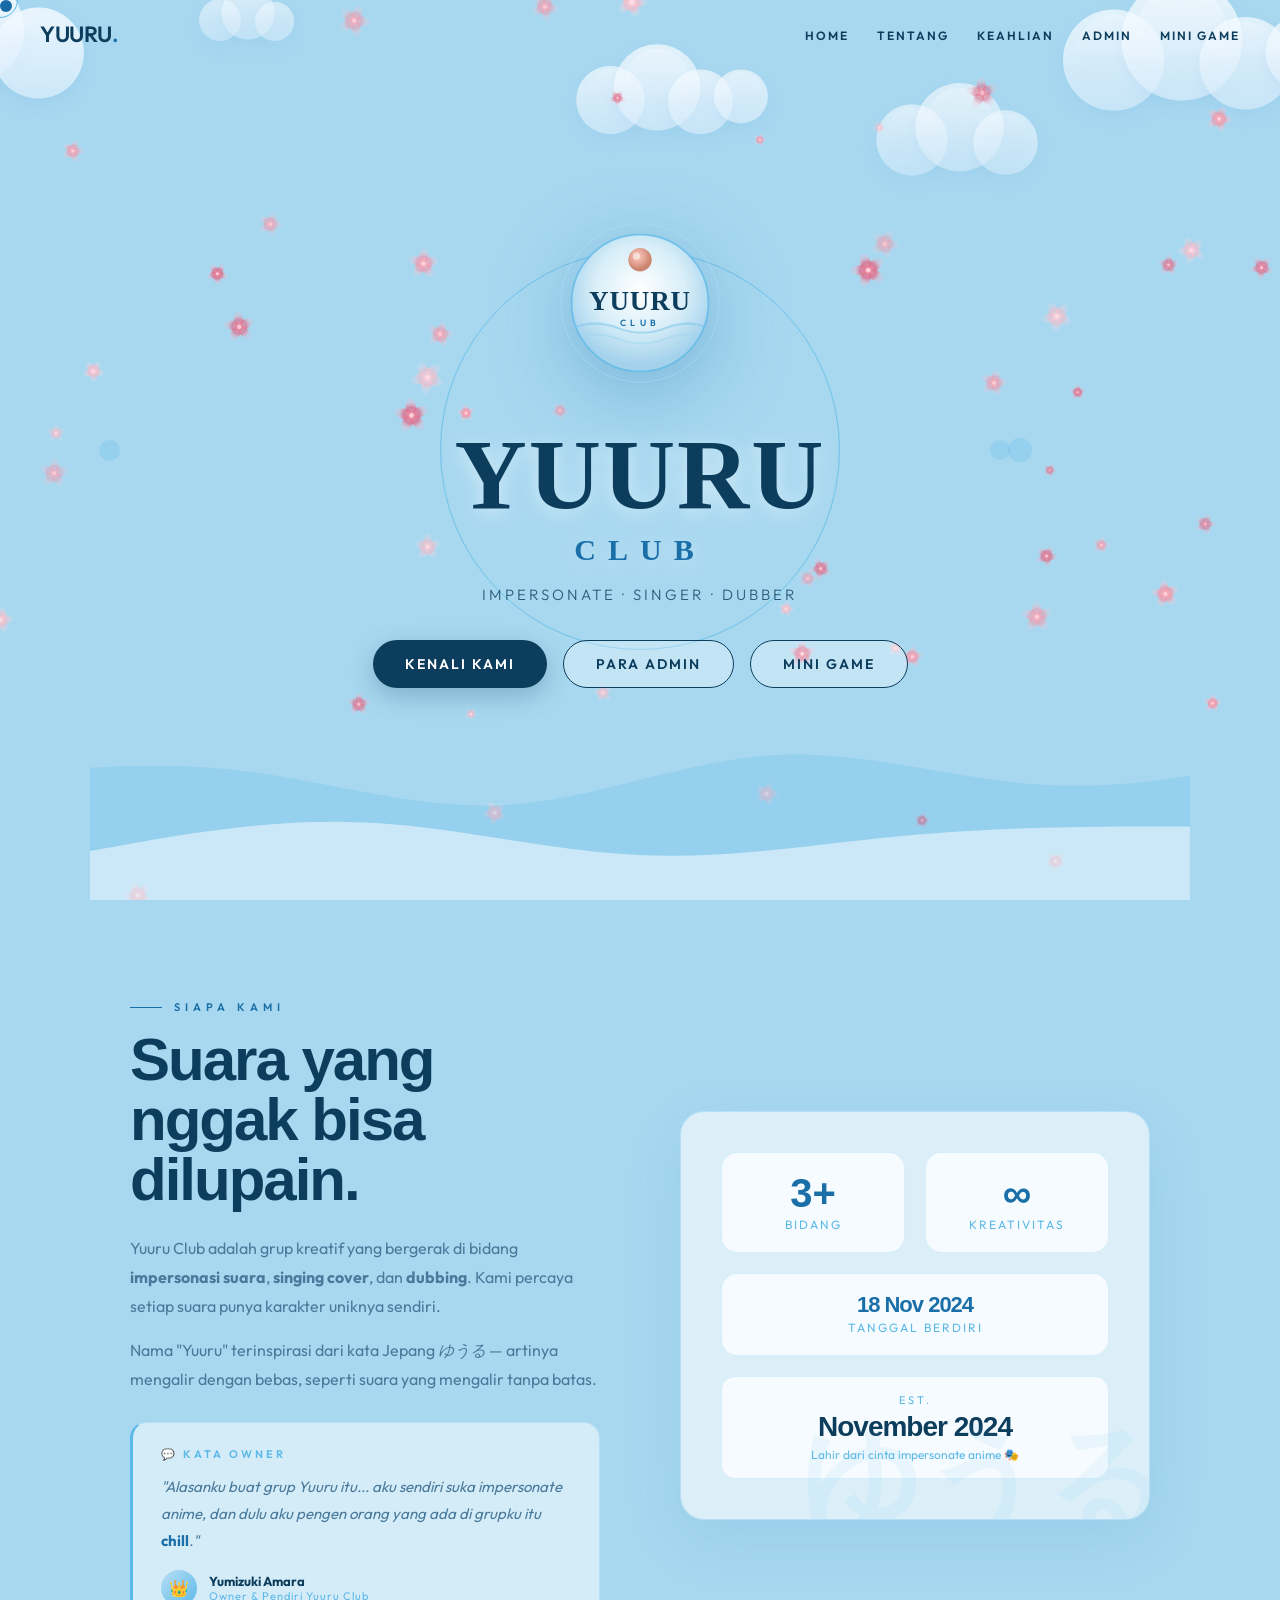
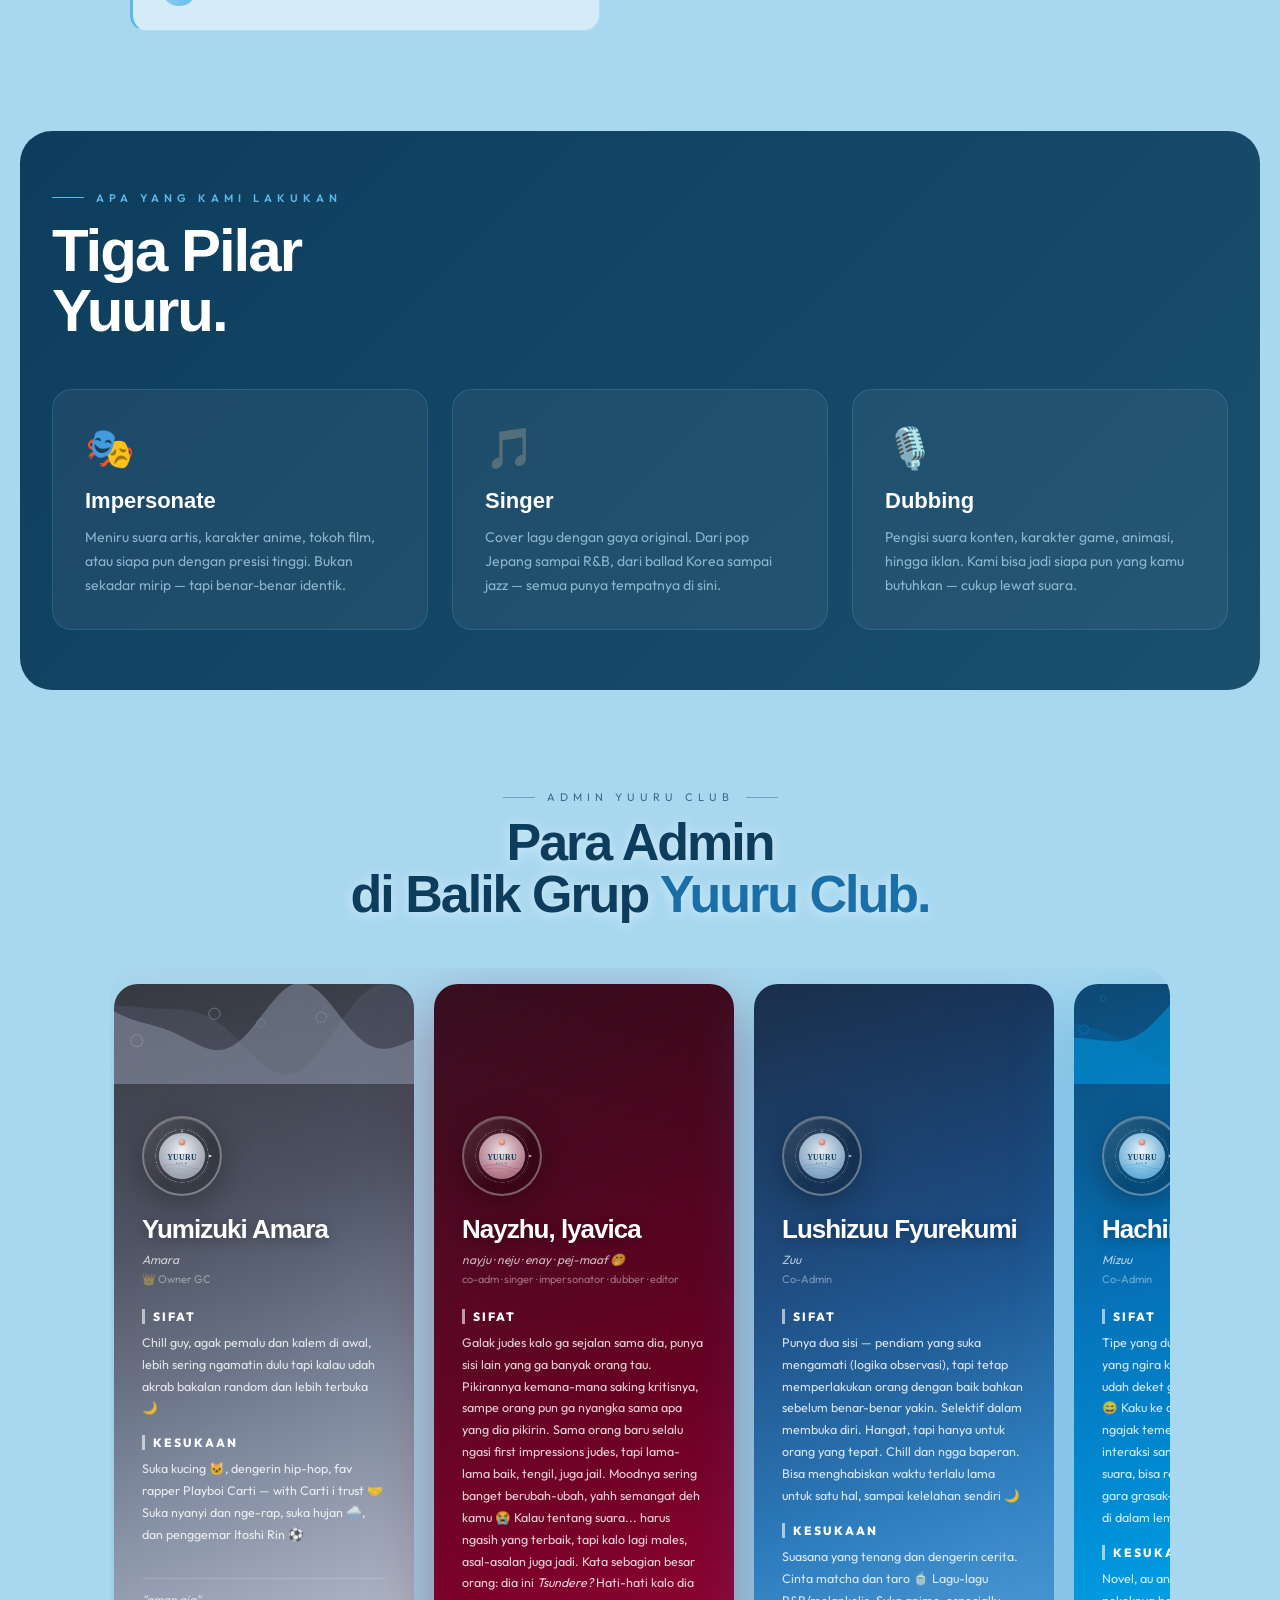
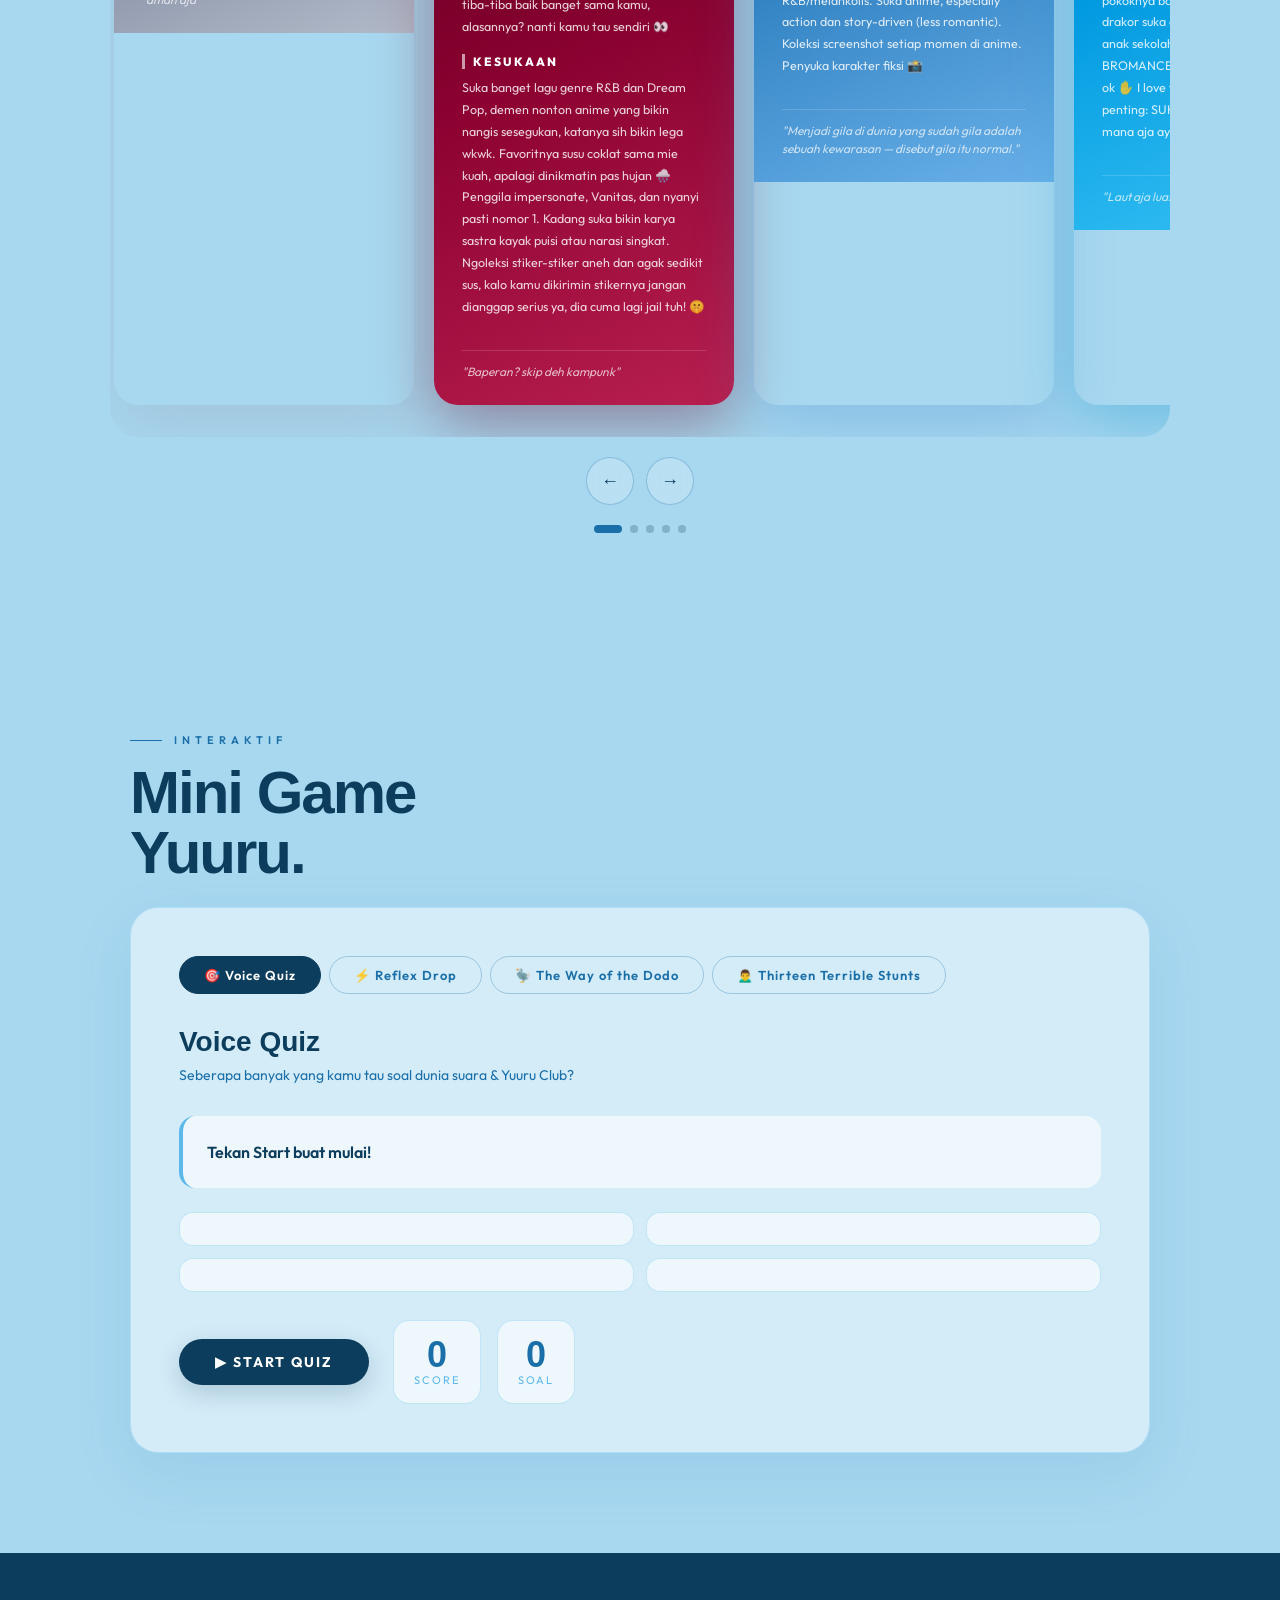
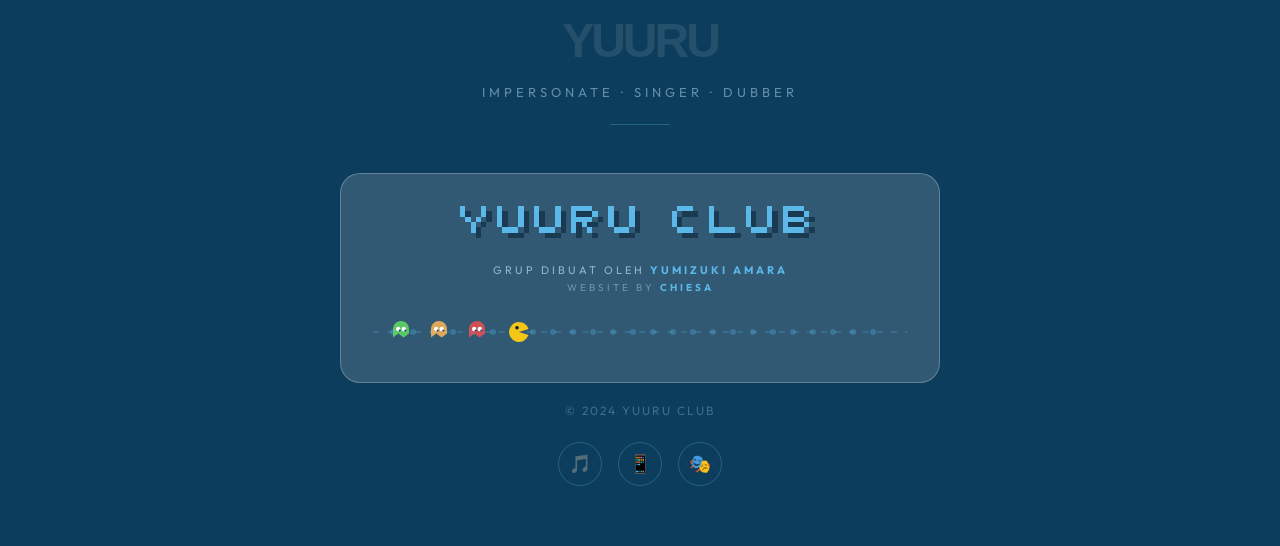
==== commit e71144ef: "Add files via upload" ====
--- a/index.html
+++ b/index.html
@@ -605,7 +605,7 @@
       <div class="game-tabs">
         <button class="tab-btn active" onclick="switchGame('quiz')">🎯 Voice Quiz</button>
         <button class="tab-btn" onclick="switchGame('reflex')">⚡ Reflex Drop</button>
-        <button class="tab-btn" onclick="switchGame('pitch')">🎵 Pitch Match</button>
+        <!-- <button class="tab-btn" onclick="switchGame('pitch')">🎵 Pitch Match</button> -->
         <button class="tab-btn" onclick="window.location.href='assets/thewayofthedodo.html'">🦤 The Way of the
           Dodo</button>
         <button class="tab-btn" onclick="window.location.href='assets/thirteenterriblestunts.html'">🙍‍♂️ Thirteen
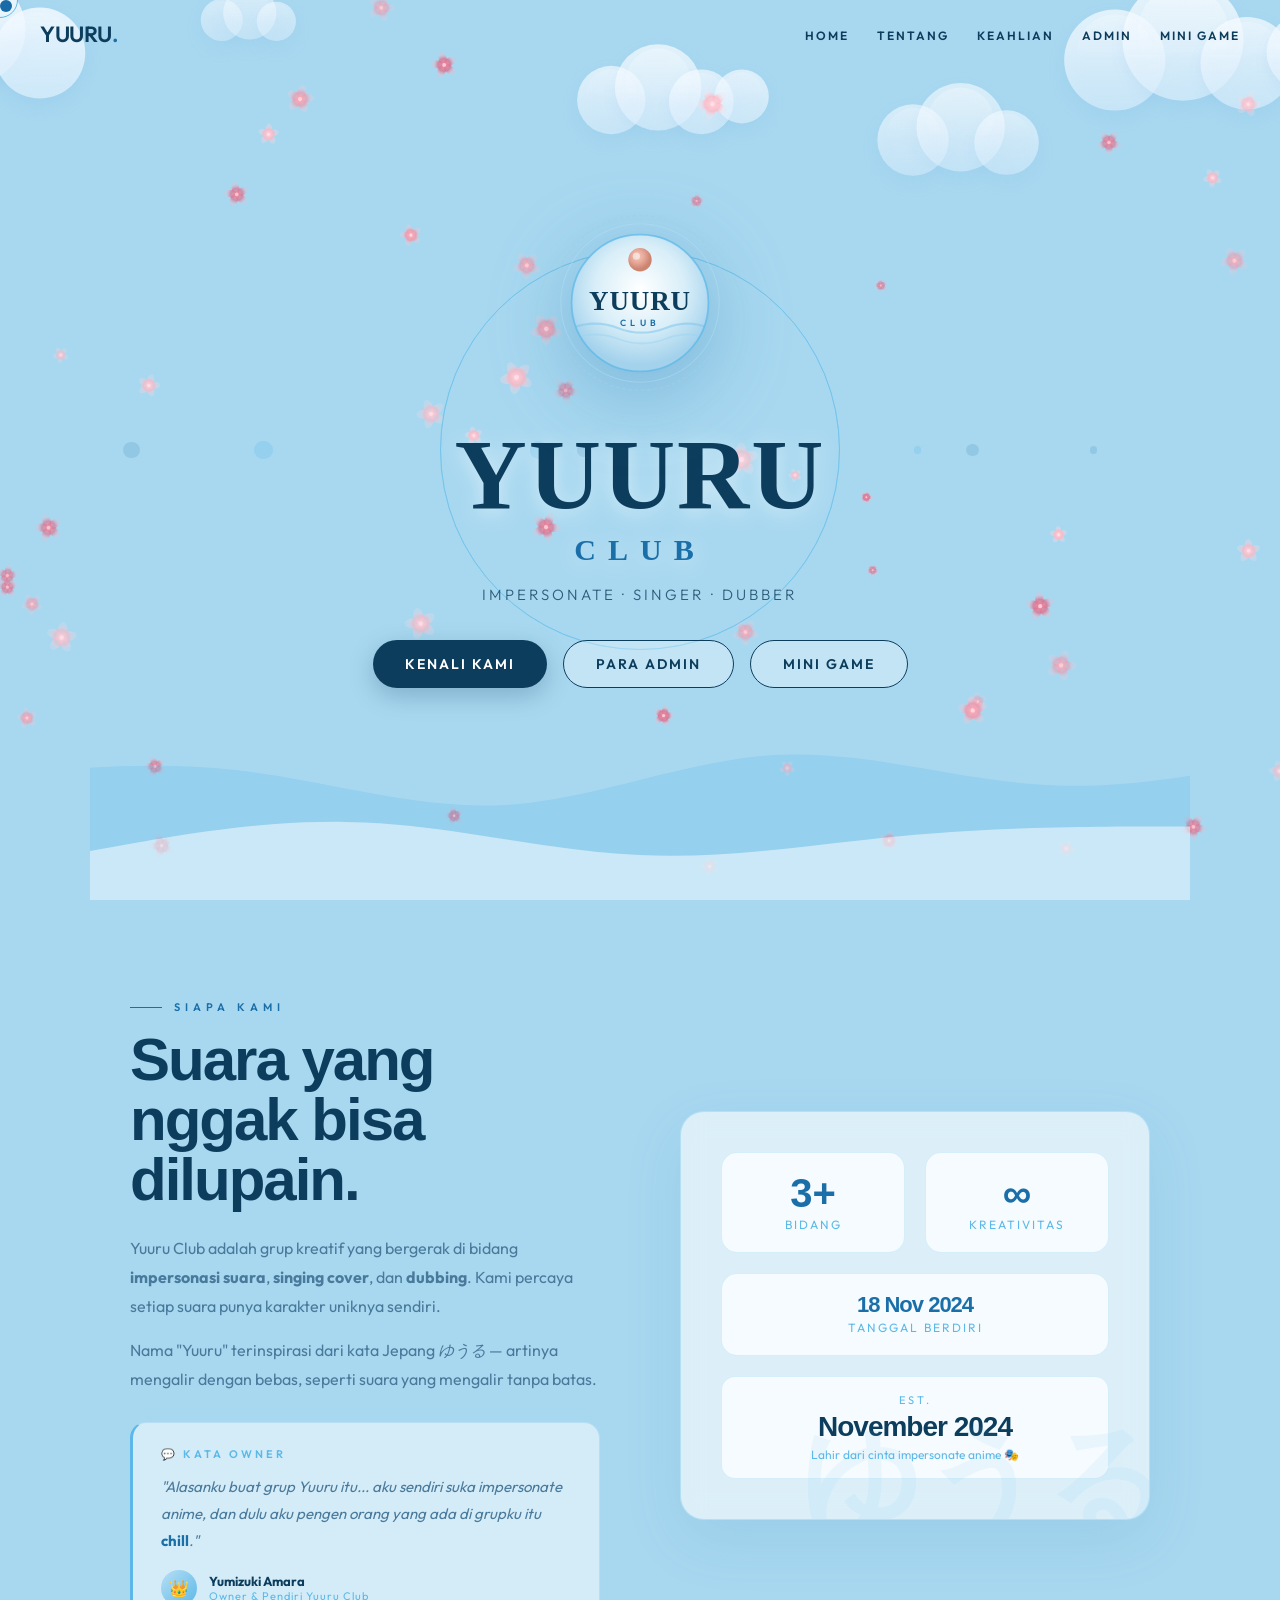
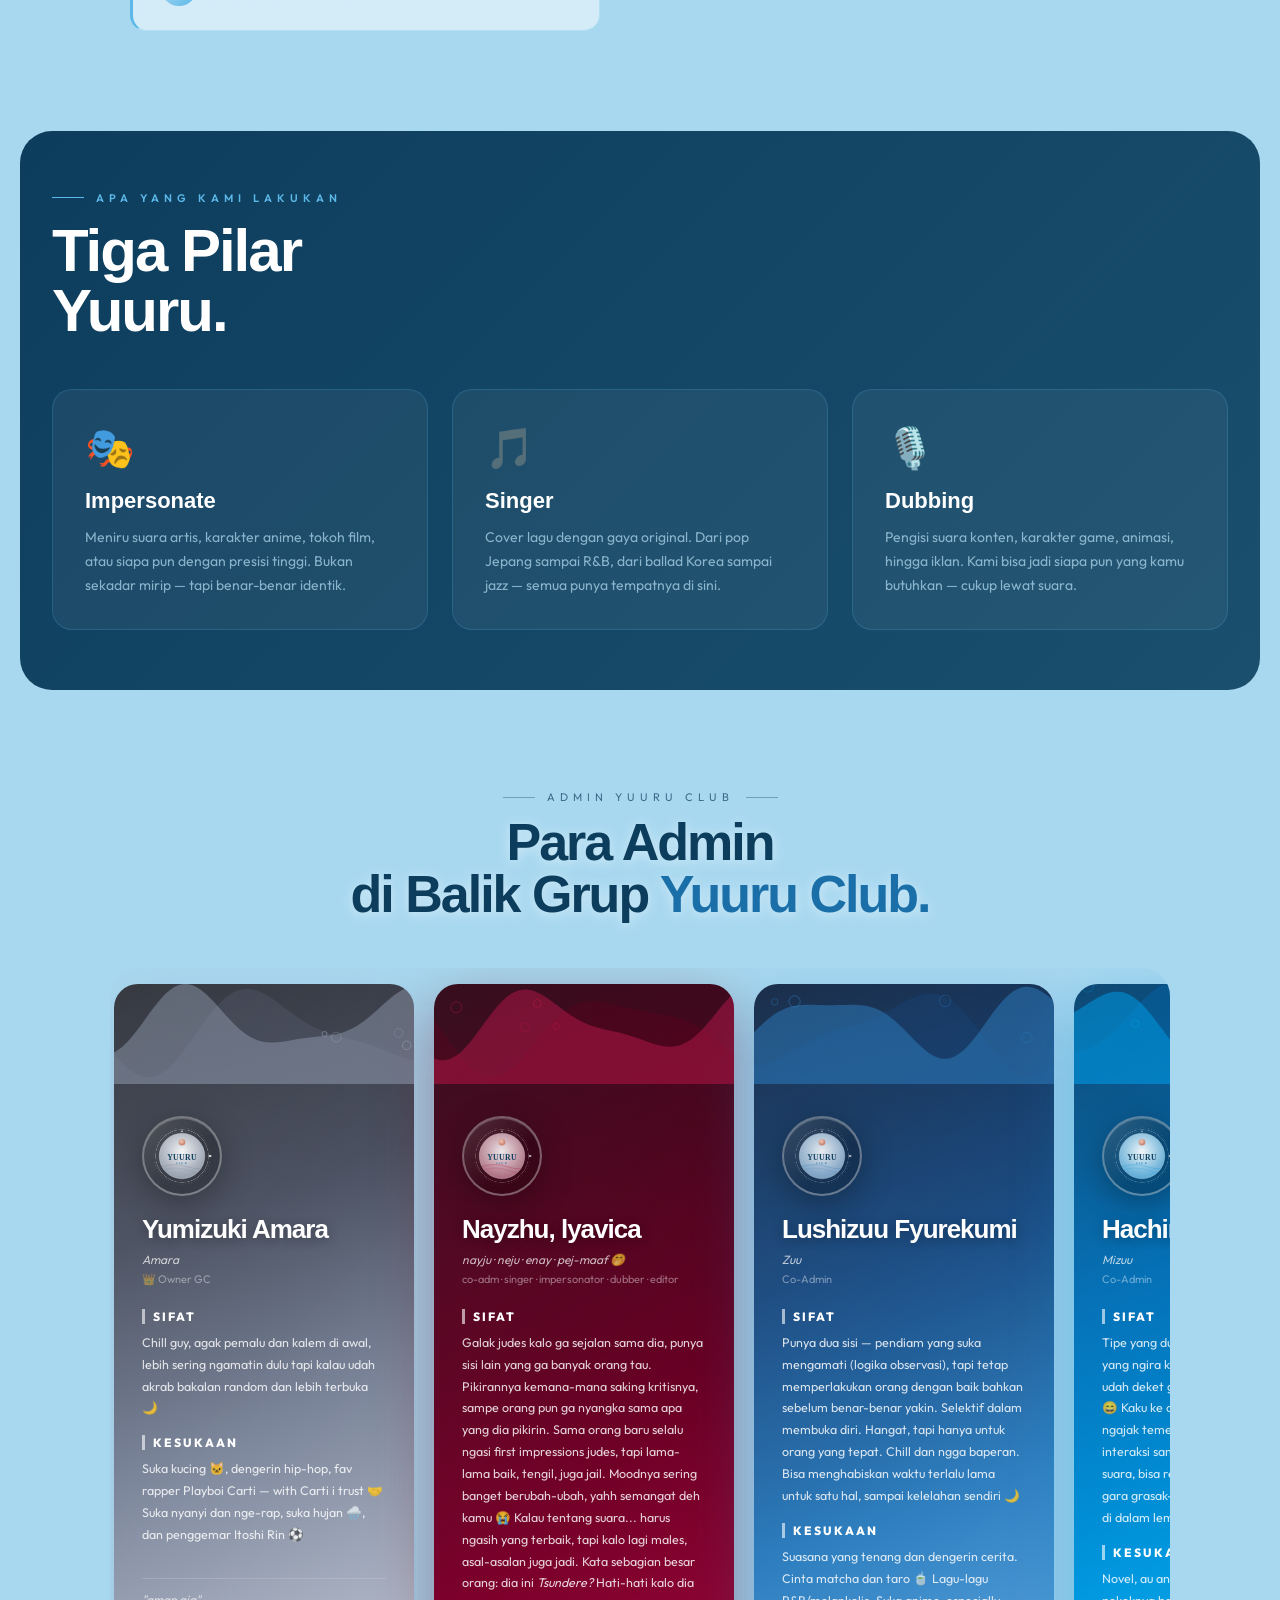
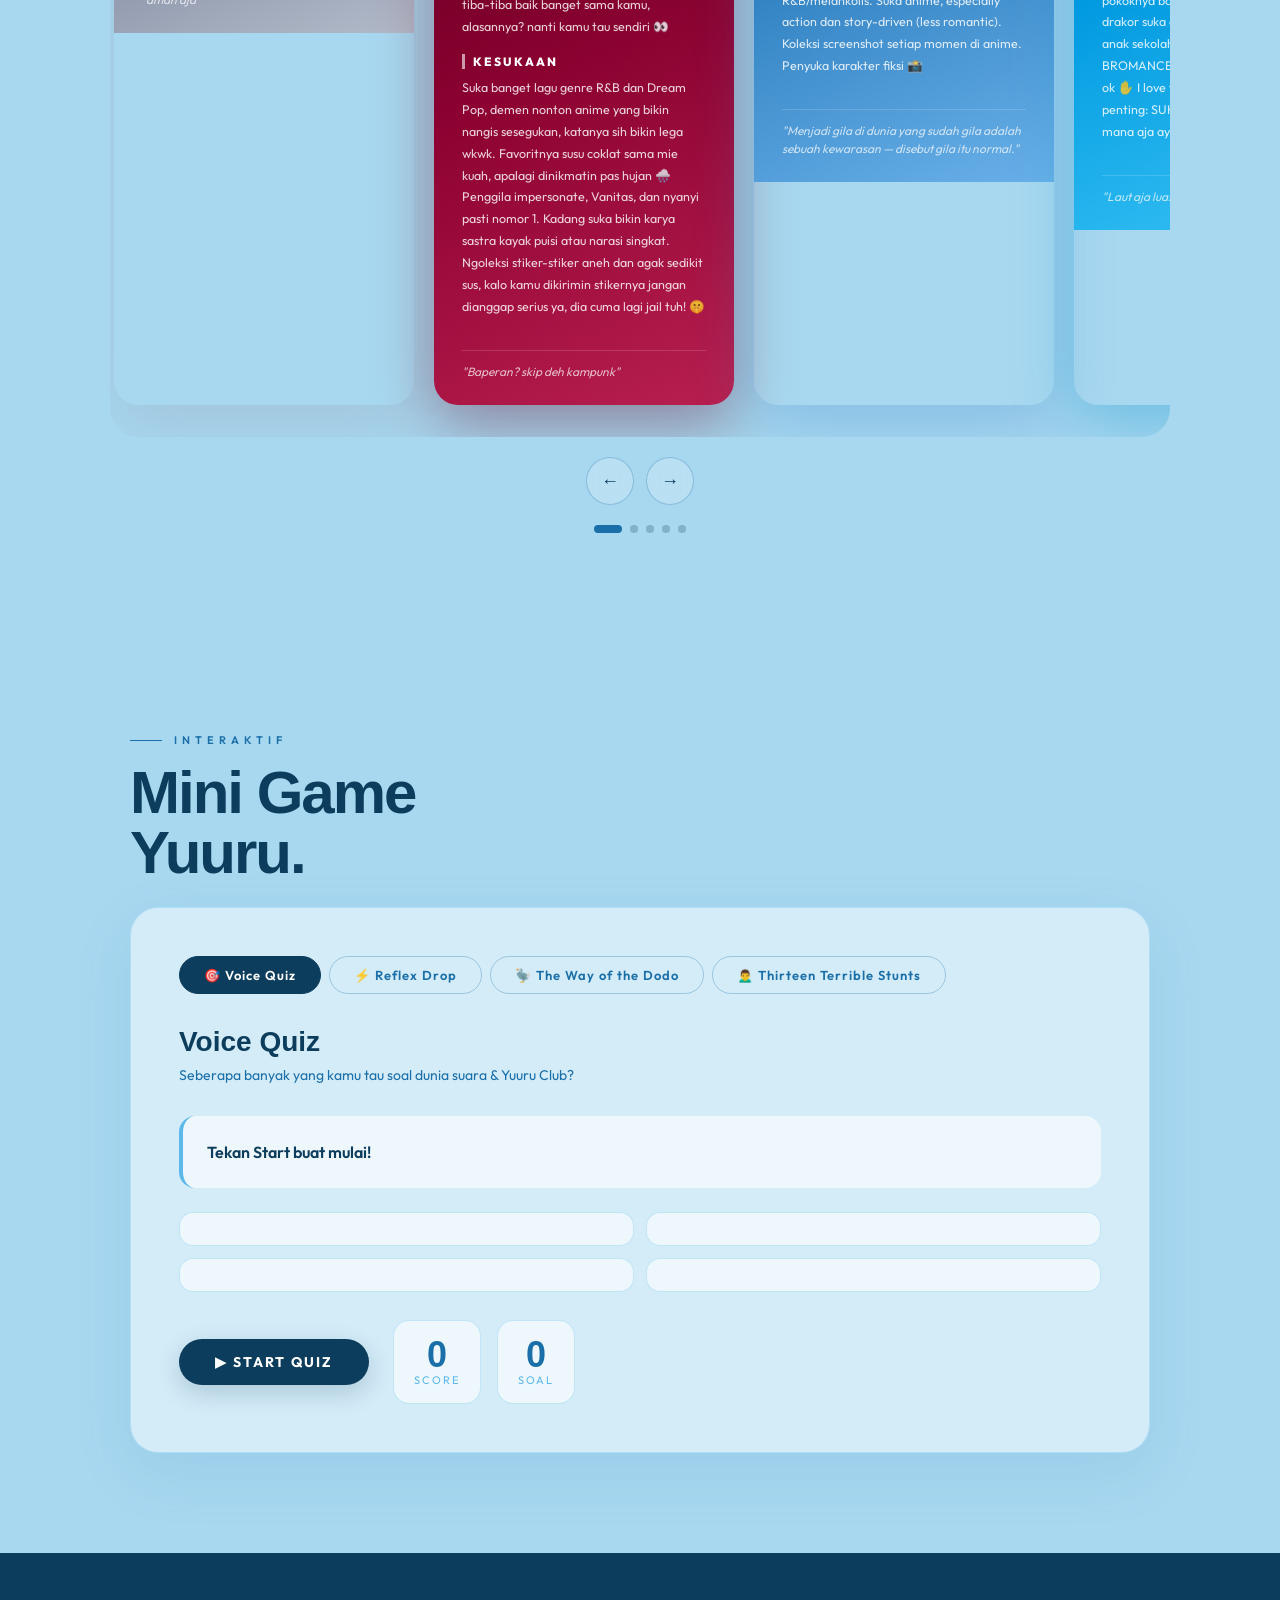
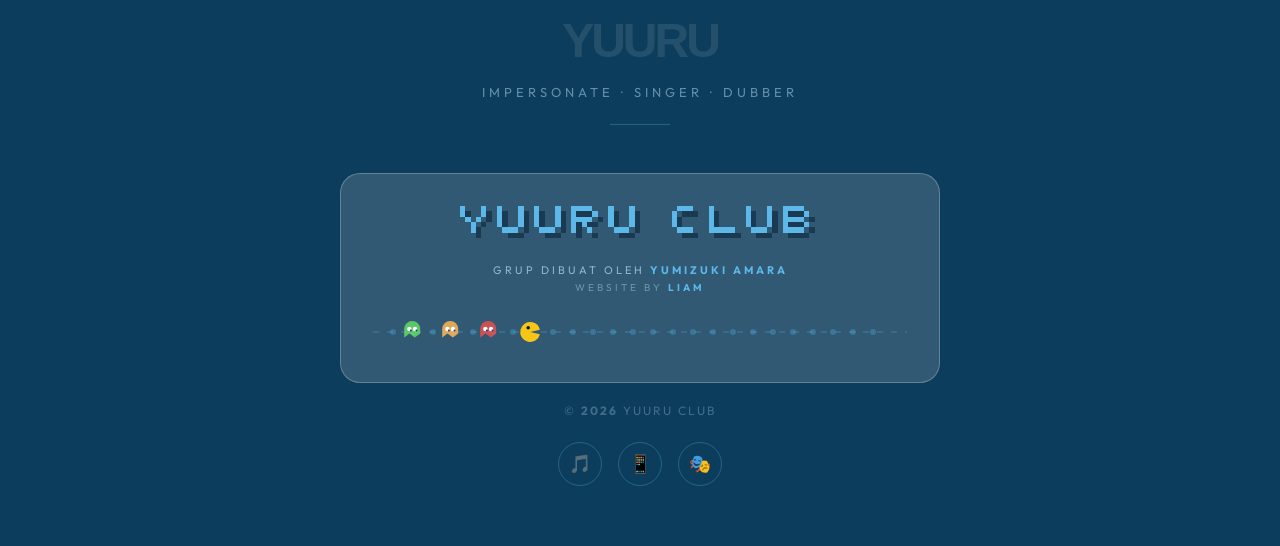
==== commit 1b66f54c: "Add files via upload" ====
--- a/index.html
+++ b/index.html
@@ -10,7 +10,32 @@
   <link
     href="https://fonts.googleapis.com/css2?family=Playfair+Display:ital,wght@1,900&family=Outfit:wght@300;400;500;600;800&family=Press+Start+2P&display=swap"
     rel="stylesheet">
+
   <link rel="stylesheet" href="css/style.css">
+  <style>
+    /* Custom scrollbar for WebKit browsers */
+    ::-webkit-scrollbar {
+      width: 8px;
+      height: 8px;
+    }
+
+    ::-webkit-scrollbar-track {
+      background: transparent;
+    }
+
+    ::-webkit-scrollbar-thumb {
+      background: rgba(255, 255, 255, 0.2);
+      border-radius: 4px;
+    }
+
+    ::-webkit-scrollbar-thumb:hover {
+      background: rgba(255, 255, 255, 0.4);
+    }
+
+    #year {
+      font-weight: bold;
+    }
+  </style>
 </head>
 
 <body>
@@ -722,7 +747,7 @@
         Grup dibuat oleh <strong style="color:var(--sky)">Yumizuki Amara</strong></p>
       <p
         style="color:rgba(184,223,245,0.45);font-size:10px;letter-spacing:3px;text-transform:uppercase;font-family:'Outfit',sans-serif;margin-top:4px;">
-        Website by <strong style="color:var(--sky)">Chiesa</strong></p>
+        Website by <strong style="color:var(--sky)">Liam</strong></p>
       <div style="position:relative;width:100%;height:36px;margin-top:20px;overflow:hidden;">
         <div
           style="position:absolute;top:50%;left:0;right:0;height:2px;transform:translateY(-50%);background:repeating-linear-gradient(90deg,rgba(91,184,232,0.2) 0px,rgba(91,184,232,0.2) 6px,transparent 6px,transparent 14px);">
@@ -731,7 +756,8 @@
       </div>
     </div>
 
-    <p style="color:rgba(184,223,245,0.3);font-size:12px;letter-spacing:2px;margin-top:16px">© 2024 YUURU CLUB</p>
+    <p style="color:rgba(184,223,245,0.3);font-size:12px;letter-spacing:2px;margin-top:16px">© <span id="year"></span>
+      YUURU CLUB</p>
     <div class="social-links">
       <a href="#" class="social-link">🎵</a>
       <a href="#" class="social-link">📱</a>
@@ -740,6 +766,10 @@
   </footer>
 
   <script src="js/script.js"></script>
+  <script>
+    // Set current year in footer
+    document.getElementById('year').textContent = new Date().getFullYear();
+  </script>
 </body>
 
 </html>
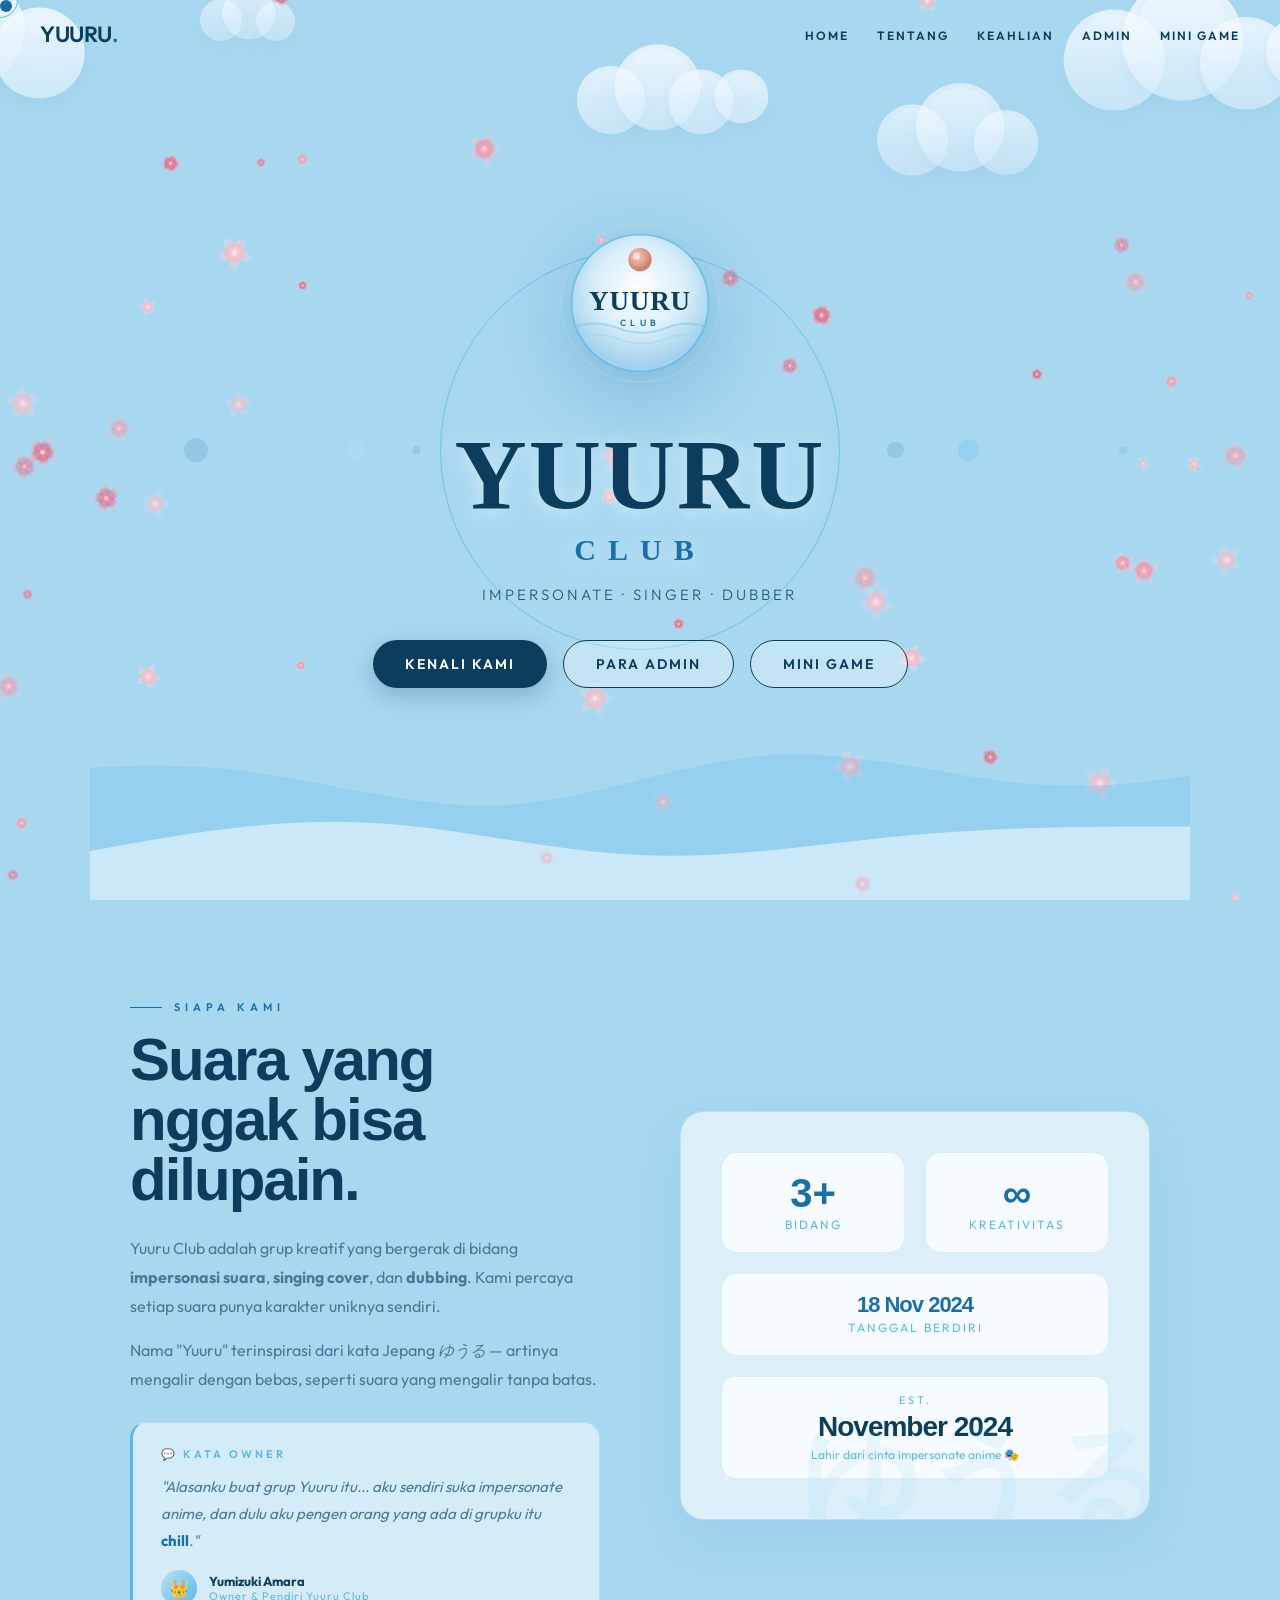
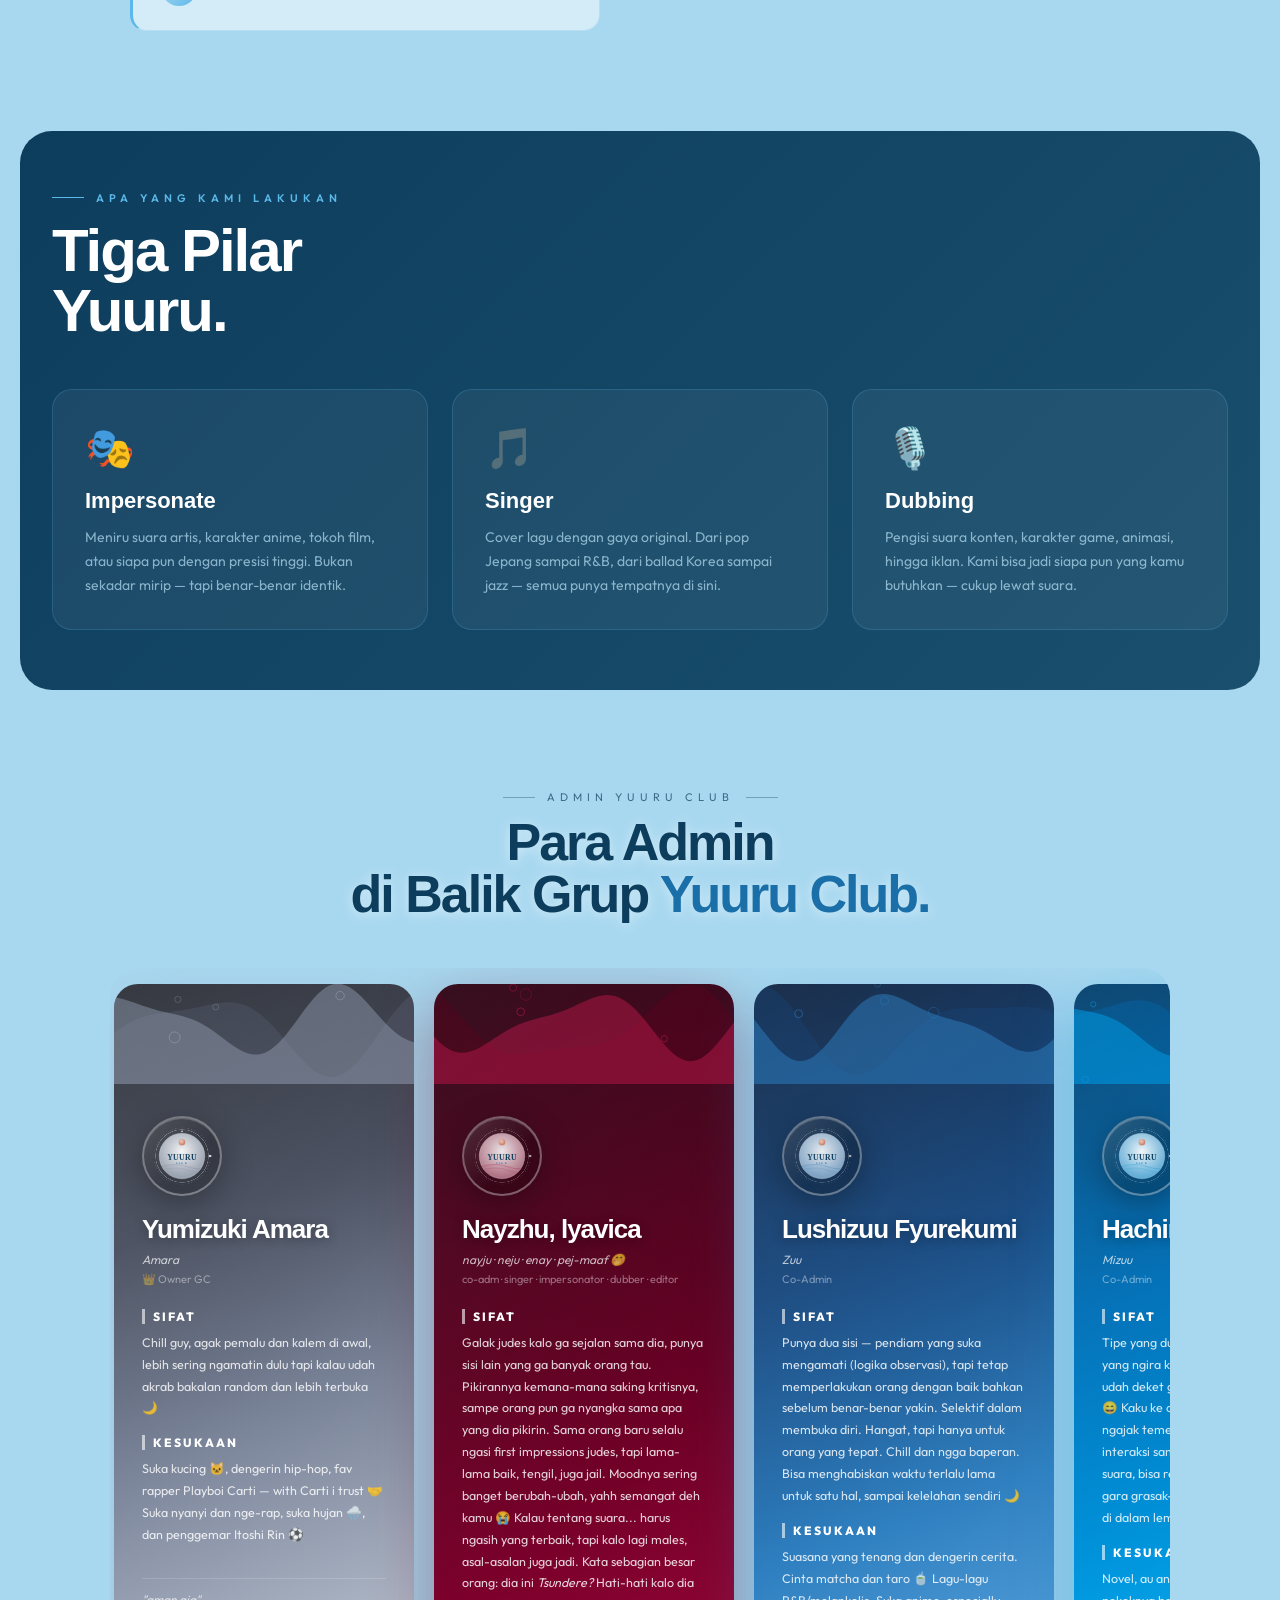
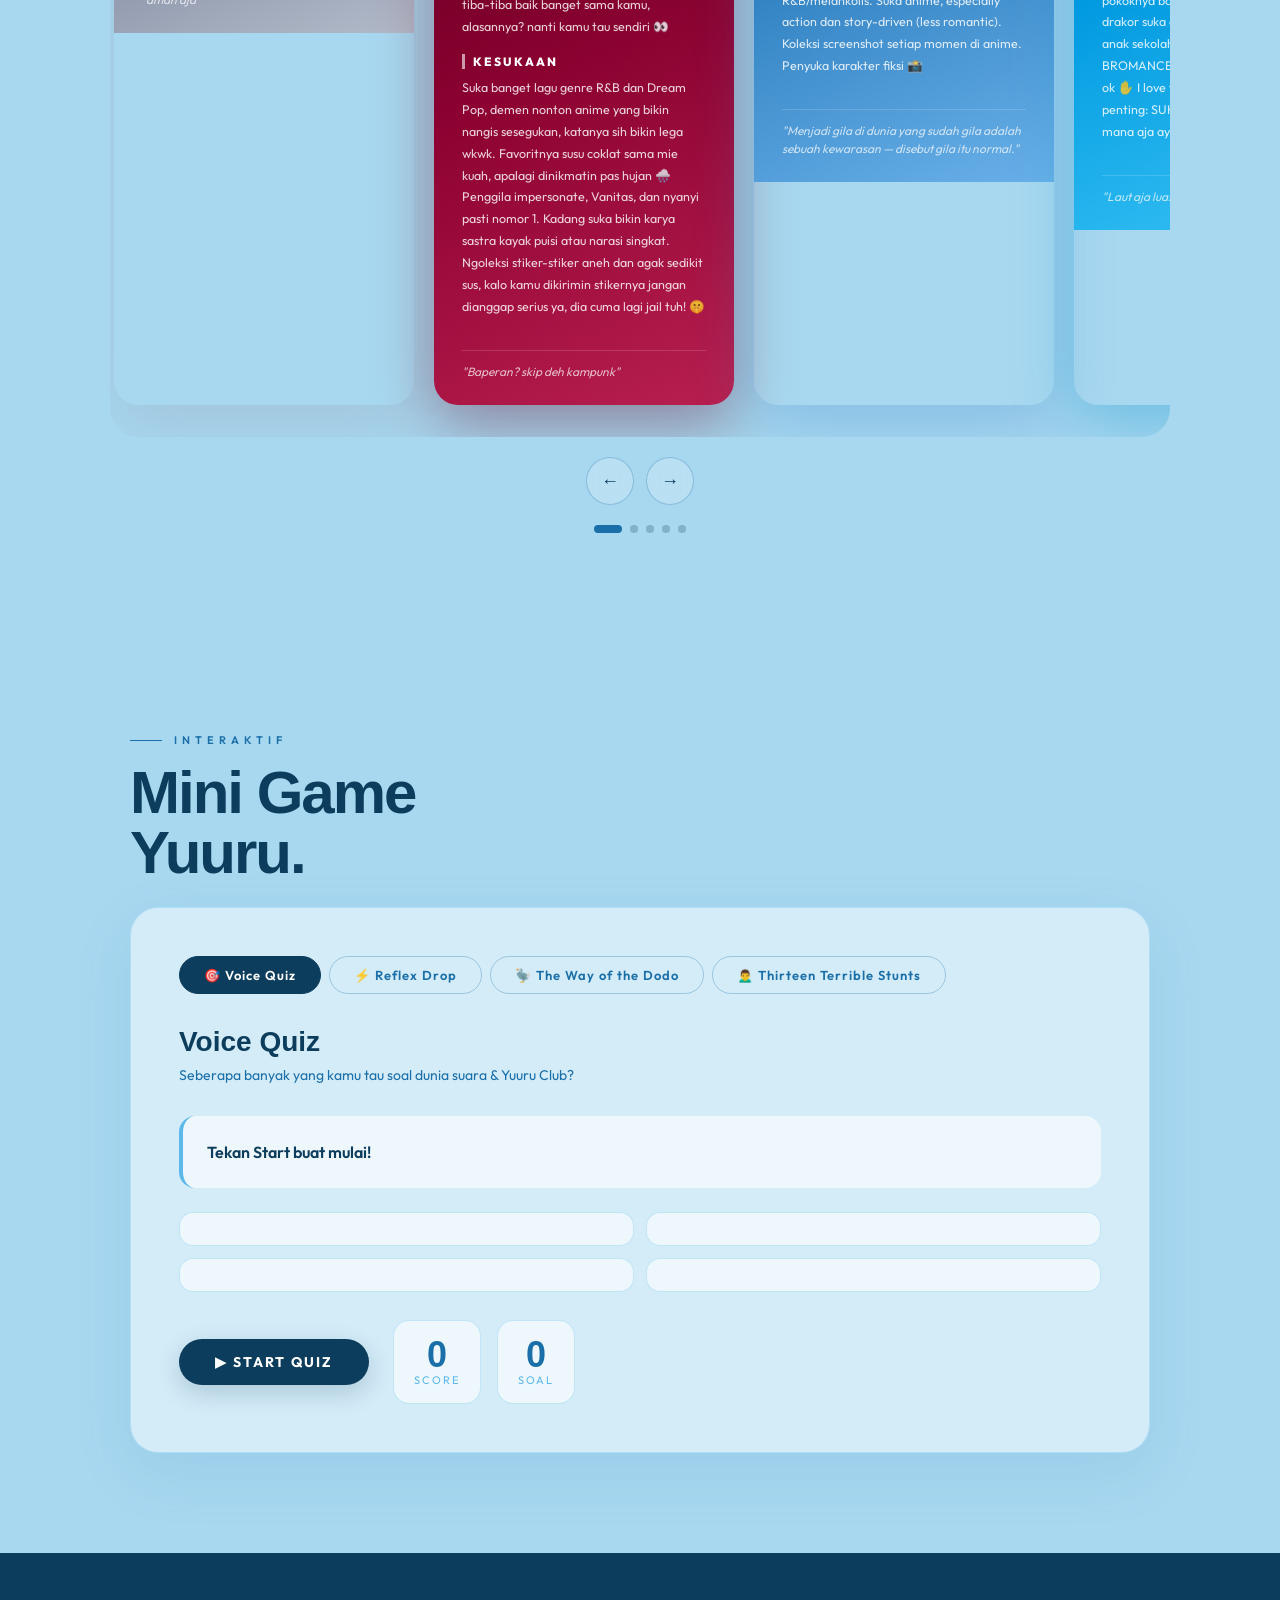
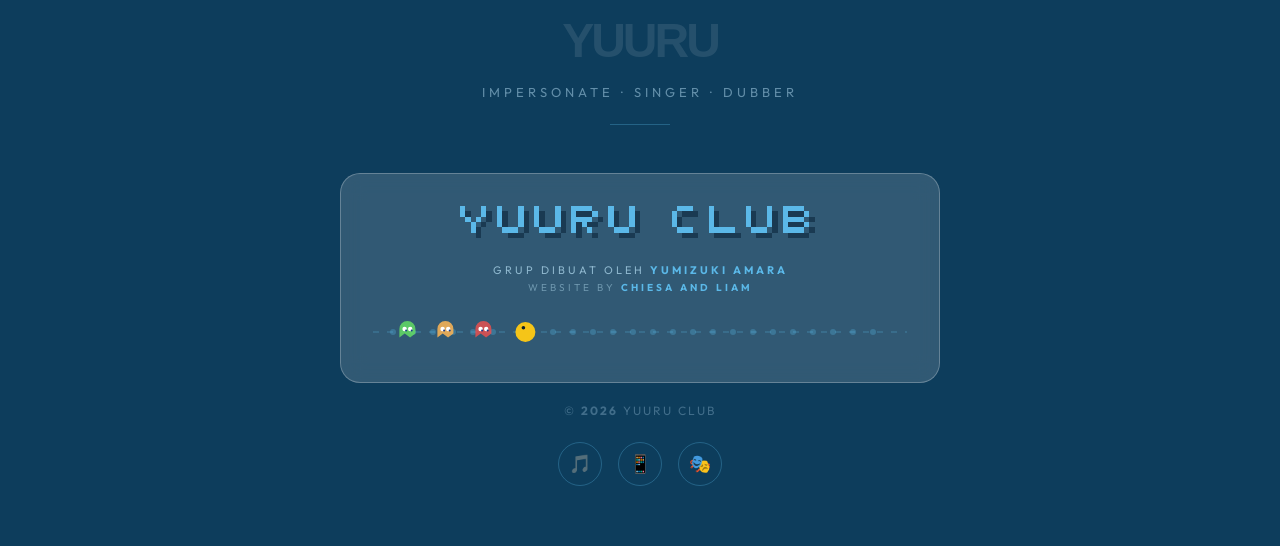
==== commit 9ca32c3a: "Add files via upload" ====
--- a/index.html
+++ b/index.html
@@ -747,7 +747,7 @@
         Grup dibuat oleh <strong style="color:var(--sky)">Yumizuki Amara</strong></p>
       <p
         style="color:rgba(184,223,245,0.45);font-size:10px;letter-spacing:3px;text-transform:uppercase;font-family:'Outfit',sans-serif;margin-top:4px;">
-        Website by <strong style="color:var(--sky)">Liam</strong></p>
+        Website by <strong style="color:var(--sky)">Chiesa and Liam</strong></p>
       <div style="position:relative;width:100%;height:36px;margin-top:20px;overflow:hidden;">
         <div
           style="position:absolute;top:50%;left:0;right:0;height:2px;transform:translateY(-50%);background:repeating-linear-gradient(90deg,rgba(91,184,232,0.2) 0px,rgba(91,184,232,0.2) 6px,transparent 6px,transparent 14px);">
@@ -765,6 +765,81 @@
     </div>
   </footer>
 
+  <!-- <footer class="footer">
+    <div class="footer-container">
+
+      <div class="footer-brand">
+        <h2>YUURU CLUB</h2>
+        <p>Creative community & digital space.</p>
+      </div>
+
+      <div class="footer-links">
+        <a href="#">Home</a>
+        <a href="#">About</a>
+        <a href="#">Projects</a>
+        <a href="#">Contact</a>
+      </div>
+
+      <div class="footer-social">
+        <a href="#">Instagram</a>
+        <a href="#">Twitter</a>
+        <a href="#">Discord</a>
+      </div>
+
+    </div>
+
+    <div class="footer-bottom">
+      <p>© <span id="year"></span> YUURU CLUB. All rights reserved.</p>
+    </div>
+  </footer>
+
+  <style>
+    .footer {
+      background: #0f172a;
+      color: rgba(255, 255, 255, 0.7);
+      padding: 40px 20px 20px;
+      font-family: Arial, sans-serif;
+    }
+
+    .footer-container {
+      display: flex;
+      flex-wrap: wrap;
+      justify-content: space-between;
+      gap: 30px;
+      margin-bottom: 20px;
+    }
+
+    .footer-brand h2 {
+      color: #fff;
+      margin-bottom: 8px;
+    }
+
+    .footer-links a,
+    .footer-social a {
+      display: block;
+      color: rgba(255, 255, 255, 0.7);
+      text-decoration: none;
+      margin-bottom: 6px;
+      transition: 0.3s;
+    }
+
+    .footer-links a:hover,
+    .footer-social a:hover {
+      color: #38bdf8;
+    }
+
+    .footer-bottom {
+      text-align: center;
+      font-size: 13px;
+      border-top: 1px solid rgba(255, 255, 255, 0.1);
+      padding-top: 15px;
+    }
+  </style>
+
+  <script>
+    document.getElementById("year").textContent = new Date().getFullYear();
+  </script> -->
+
   <script src="js/script.js"></script>
   <script>
     // Set current year in footer
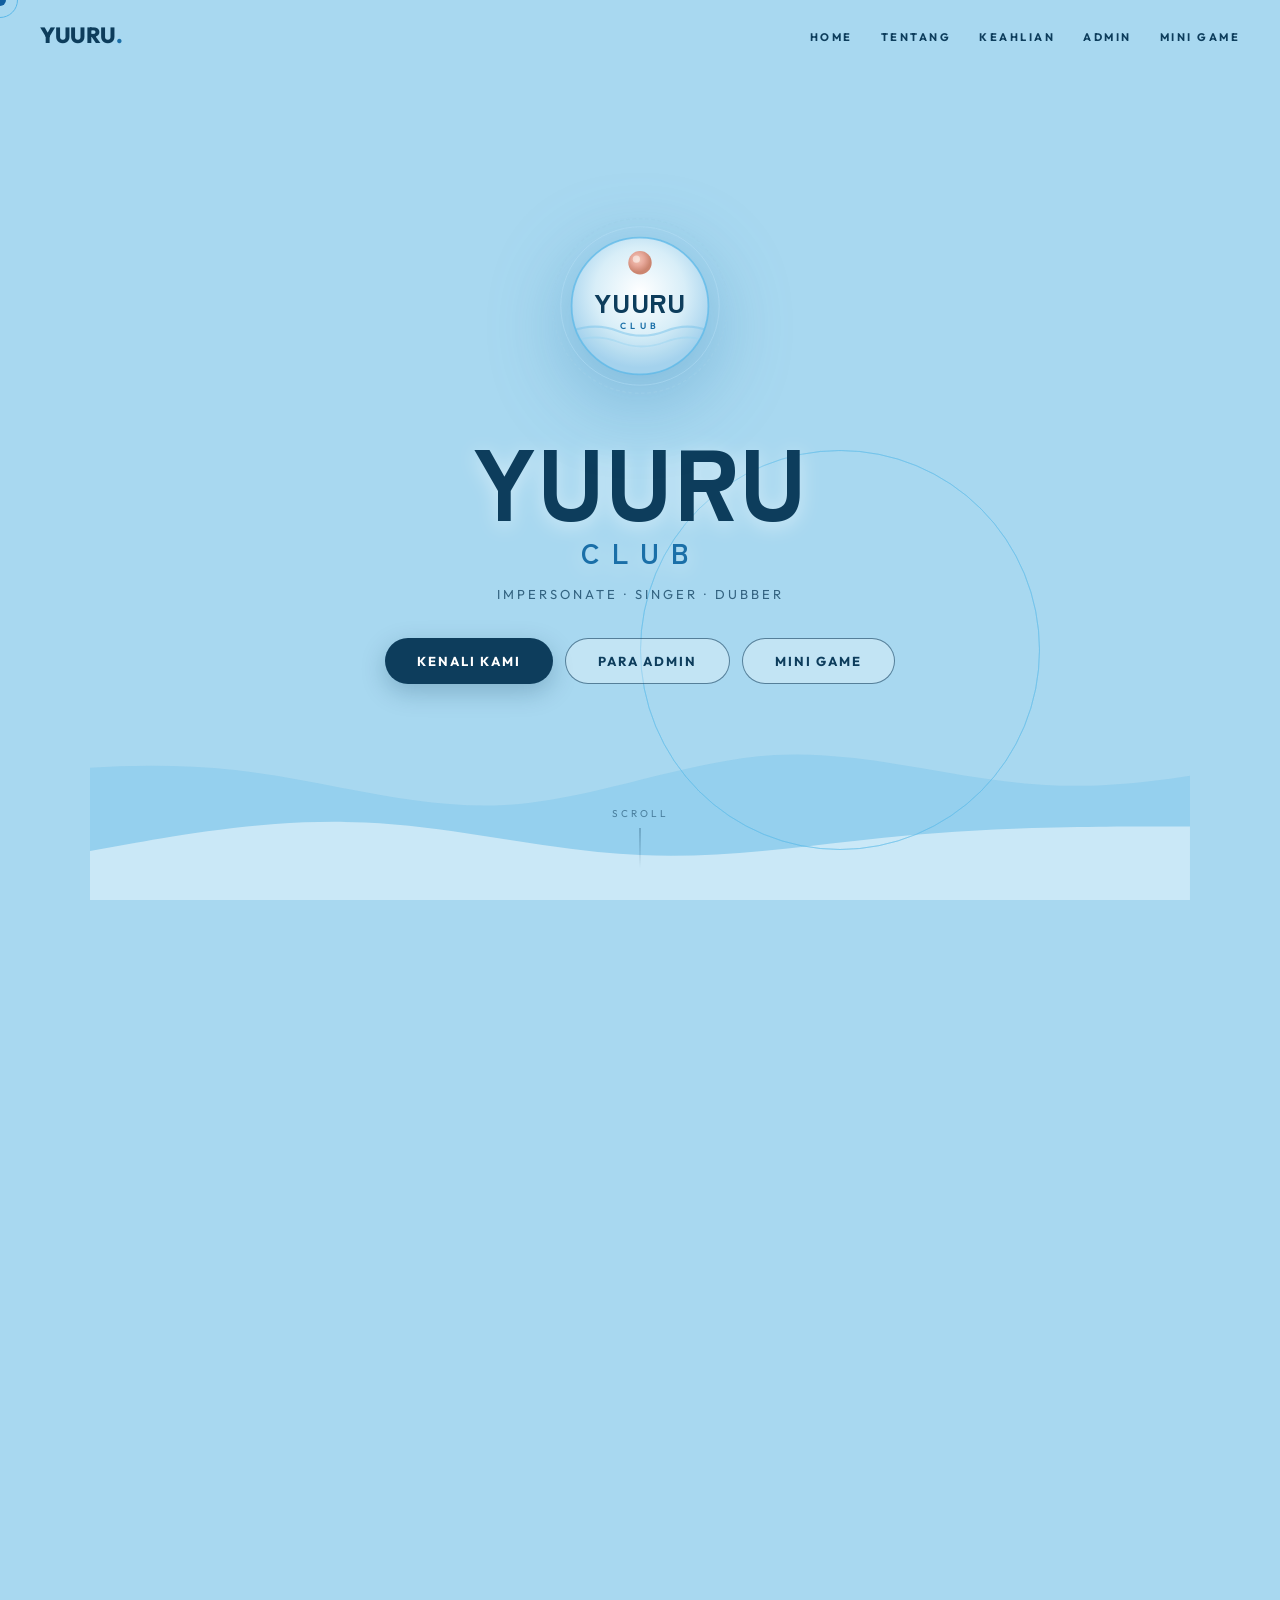
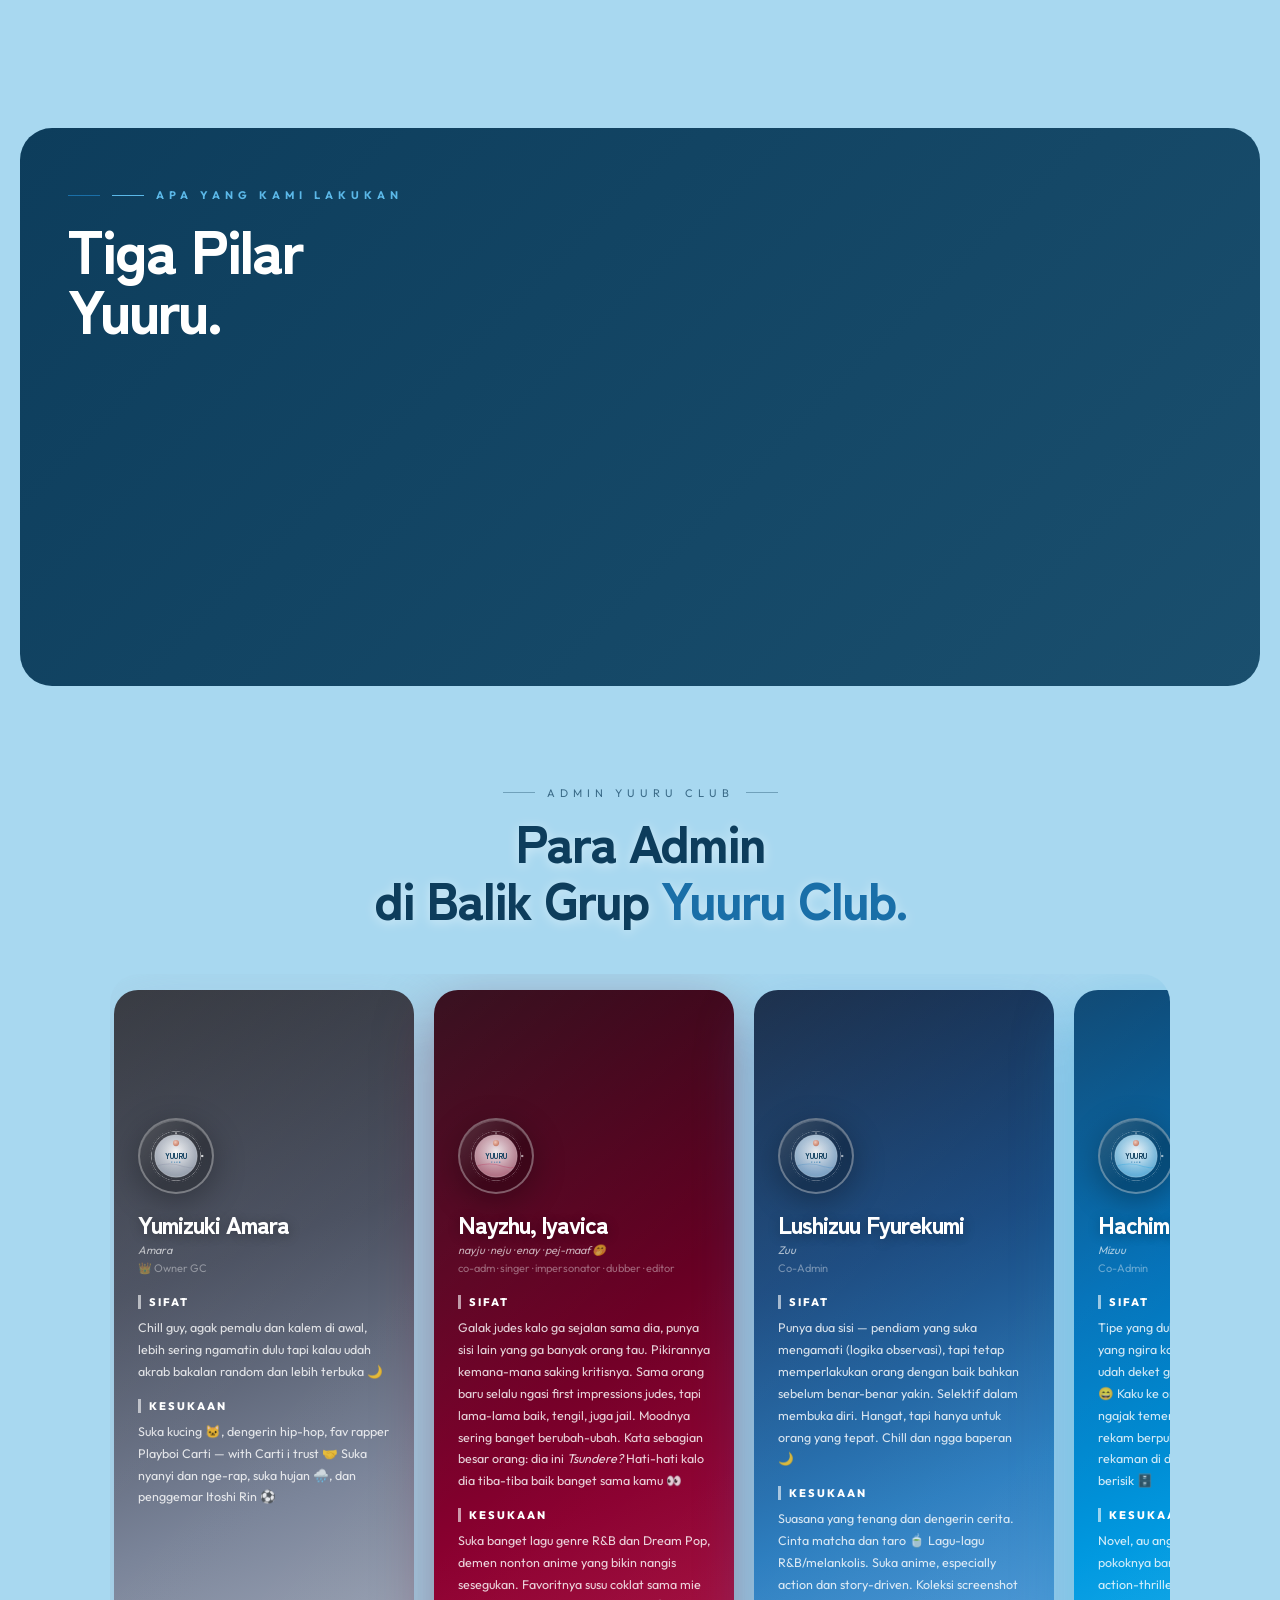
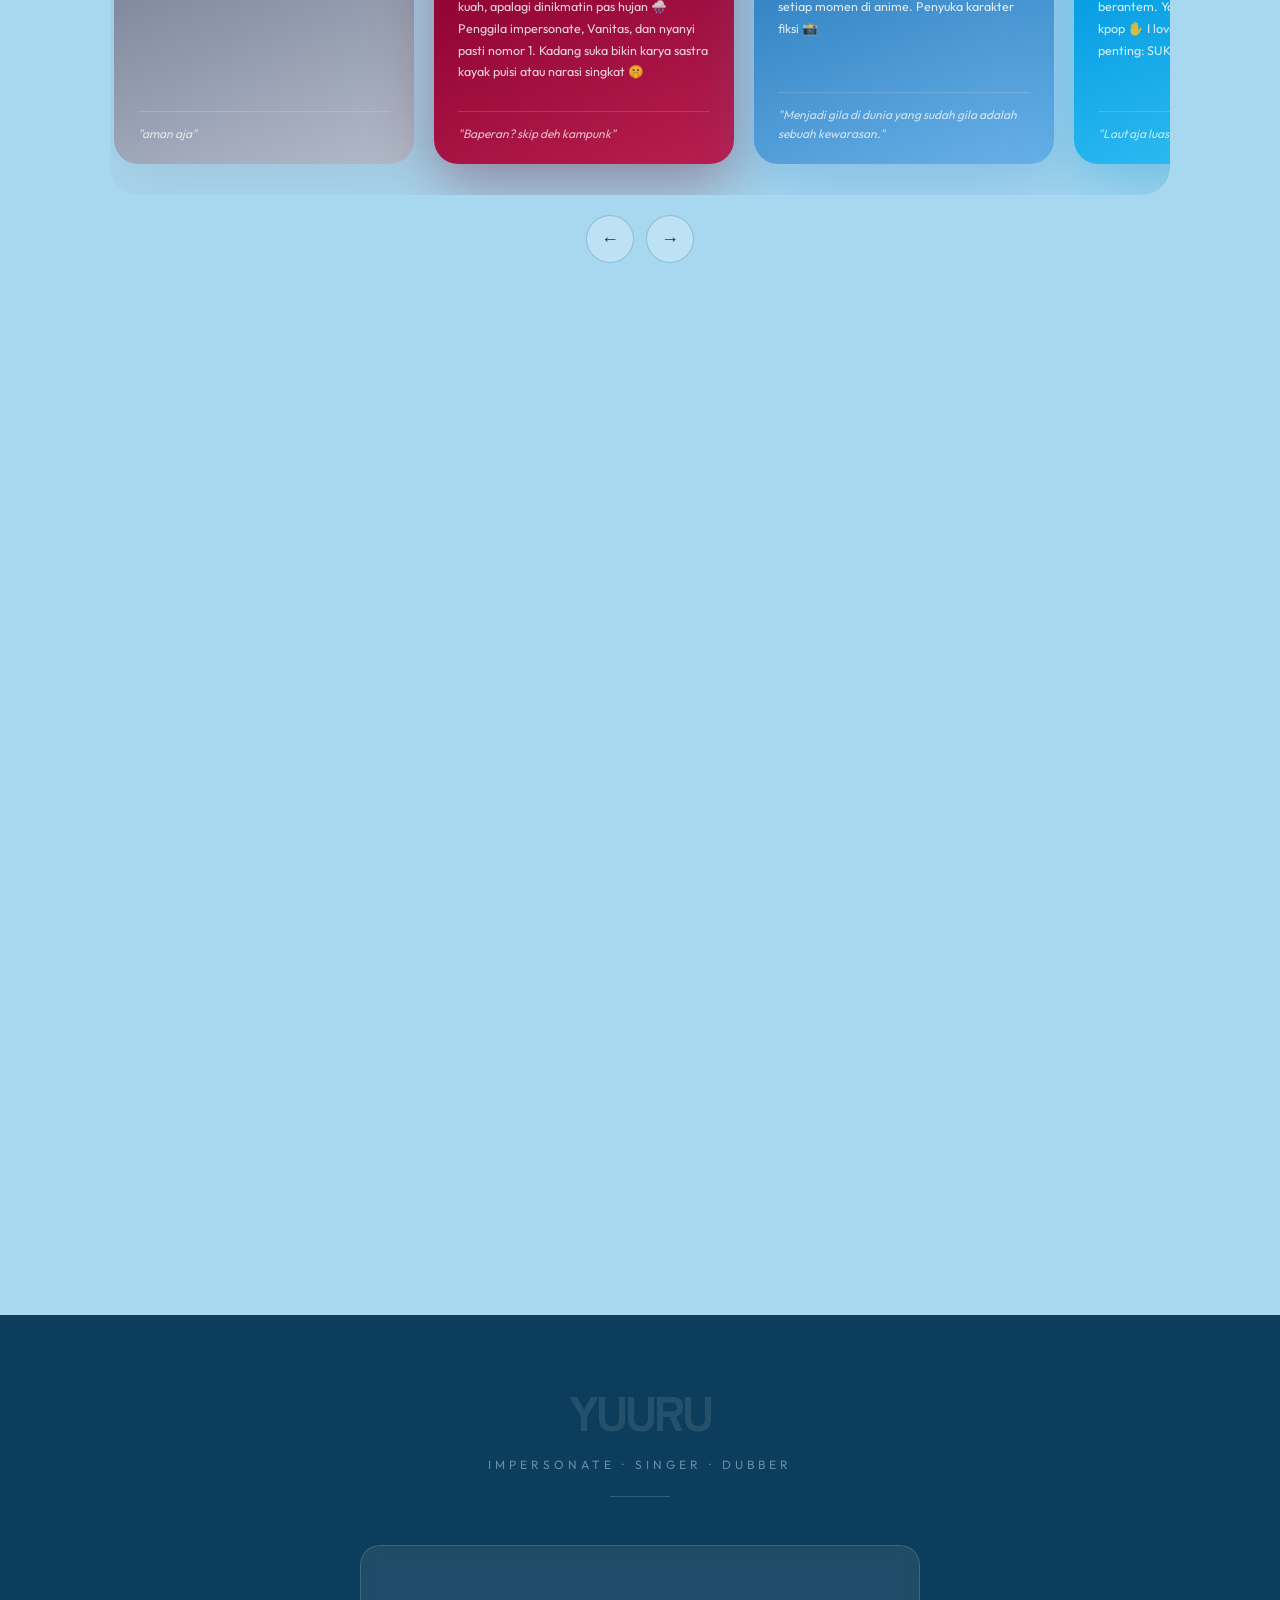
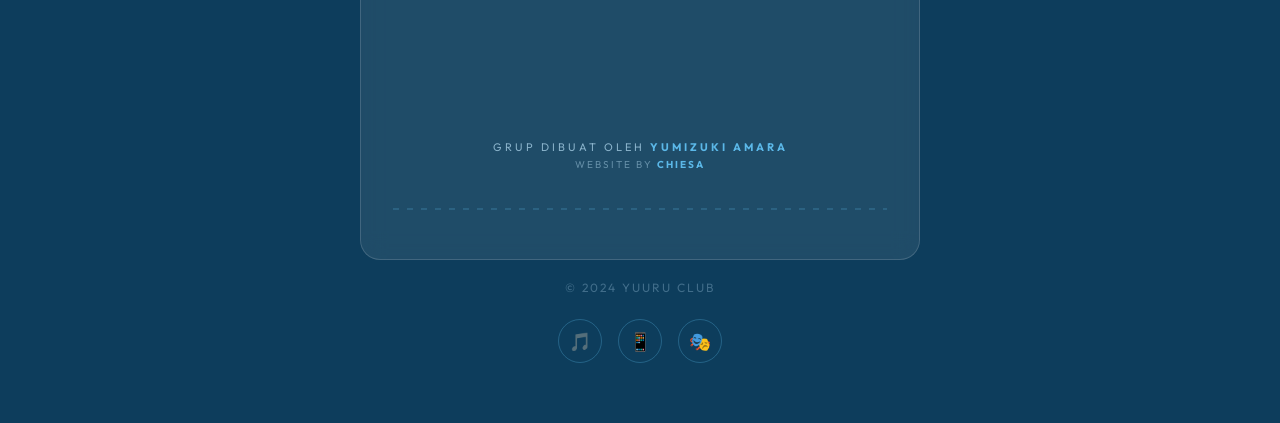
==== commit b1093e7c: "Add files via upload" ====
--- a/index.html
+++ b/index.html
@@ -2,849 +2,3079 @@
 <html lang="id">
 
 <head>
-  <meta charset="UTF-8">
-  <meta name="viewport"
-    content="width=device-width, initial-scale=1.0, maximum-scale=1.0, user-scalable=no, viewport-fit=cover">
-  <meta name="apple-mobile-web-app-capable" content="yes">
-  <title>YUURU CLUB</title>
-  <link
-    href="https://fonts.googleapis.com/css2?family=Playfair+Display:ital,wght@1,900&family=Outfit:wght@300;400;500;600;800&family=Press+Start+2P&display=swap"
-    rel="stylesheet">
-
-  <link rel="stylesheet" href="css/style.css">
-  <style>
-    /* Custom scrollbar for WebKit browsers */
-    ::-webkit-scrollbar {
-      width: 8px;
-      height: 8px;
-    }
-
-    ::-webkit-scrollbar-track {
-      background: transparent;
-    }
-
-    ::-webkit-scrollbar-thumb {
-      background: rgba(255, 255, 255, 0.2);
-      border-radius: 4px;
-    }
-
-    ::-webkit-scrollbar-thumb:hover {
-      background: rgba(255, 255, 255, 0.4);
-    }
-
-    #year {
-      font-weight: bold;
-    }
-  </style>
+    <meta charset="UTF-8">
+    <meta name="viewport" content="width=device-width, initial-scale=1.0, maximum-scale=1.0, user-scalable=no, viewport-fit=cover">
+    <meta name="apple-mobile-web-app-capable" content="yes">
+    <title>YUURU CLUB</title>
+    <!-- FIX #1: Added missing Zen Kaku Gothic New font -->
+    <link rel="preconnect" href="https://fonts.googleapis.com">
+    <link rel="preconnect" href="https://fonts.gstatic.com" crossorigin>
+    <link href="https://fonts.googleapis.com/css2?family=Zen+Kaku+Gothic+New:wght@400;700;900&family=Outfit:wght@300;400;500;600;700;800&display=swap" rel="stylesheet">
+    <style>
+         :root {
+            --ocean: #1a6fa8;
+            --sky: #5bb8e8;
+            --mist: #b8dff5;
+            --foam: #e8f6fd;
+            --deep: #0d3d5c;
+            --blush: #e8a090;
+            --pearl: #f5f9fd;
+            --nav-h: 70px;
+        }
+        
+        *,
+        *::before,
+        *::after {
+            margin: 0;
+            padding: 0;
+            box-sizing: border-box;
+            -webkit-tap-highlight-color: transparent;
+        }
+        
+        html {
+            width: 100%;
+            overflow-x: hidden;
+            scroll-behavior: smooth;
+        }
+        
+        body {
+            font-family: 'Outfit', sans-serif;
+            background: #a8d8f0;
+            color: var(--deep);
+            overflow-x: hidden;
+            -webkit-overflow-scrolling: touch;
+        }
+        /* ─── SCROLL PROGRESS BAR (NEW) ─── */
+        
+        #scrollProgress {
+            position: fixed;
+            top: 0;
+            left: 0;
+            height: 3px;
+            z-index: 9999;
+            background: linear-gradient(90deg, var(--sky), var(--ocean));
+            width: 0%;
+            transition: width 0.1s linear;
+            box-shadow: 0 0 8px rgba(91, 184, 232, 0.6);
+        }
+        /* ─── BG CANVAS ─── */
+        
+        #bgCanvas {
+            position: fixed;
+            inset: 0;
+            width: 100%;
+            height: 100%;
+            pointer-events: none;
+            z-index: 0;
+        }
+        /* ─── SCROLLBAR ─── */
+        
+         ::-webkit-scrollbar {
+            width: 4px;
+        }
+        
+         ::-webkit-scrollbar-track {
+            background: rgba(255, 255, 255, 0.2);
+        }
+        
+         ::-webkit-scrollbar-thumb {
+            background: var(--sky);
+            border-radius: 2px;
+        }
+        /* ─── CURSOR (desktop only) ─── */
+        
+        .cursor,
+        .cursor-ring {
+            display: none;
+            top: 0;
+            left: 0;
+            will-change: transform;
+        }
+        
+        @media (pointer:fine) {
+            .cursor {
+                display: block;
+                width: 12px;
+                height: 12px;
+                background: var(--ocean);
+                border-radius: 50%;
+                position: fixed;
+                pointer-events: none;
+                z-index: 9999;
+                transform: translate(-50%, -50%);
+                transition: transform 0.15s ease;
+                mix-blend-mode: multiply;
+                will-change: left, top;
+            }
+            .cursor-ring {
+                display: block;
+                width: 36px;
+                height: 36px;
+                border: 1.5px solid var(--sky);
+                border-radius: 50%;
+                position: fixed;
+                pointer-events: none;
+                z-index: 9998;
+                transform: translate(-50%, -50%);
+                transition: left 0.3s cubic-bezier(0.23, 1, 0.32, 1), top 0.3s cubic-bezier(0.23, 1, 0.32, 1), transform 0.3s;
+                will-change: left, top;
+            }
+        }
+        /* ─── NAV ─── */
+        
+        nav {
+            position: fixed;
+            top: 0;
+            left: 0;
+            right: 0;
+            z-index: 1000;
+            height: var(--nav-h);
+            padding: 0 40px;
+            display: flex;
+            align-items: center;
+            justify-content: space-between;
+            transition: all 0.4s ease;
+        }
+        
+        nav.scrolled {
+            background: rgba(168, 216, 240, 0.92);
+            backdrop-filter: blur(16px);
+            -webkit-backdrop-filter: blur(16px);
+            box-shadow: 0 2px 20px rgba(26, 111, 168, 0.15);
+        }
+        
+        .nav-brand {
+            font-family: 'Outfit', sans-serif;
+            font-weight: 800;
+            font-size: 22px;
+            color: var(--deep);
+            letter-spacing: -0.5px;
+            cursor: pointer;
+            user-select: none;
+        }
+        
+        .nav-brand span {
+            color: var(--ocean);
+        }
+        
+        .nav-links {
+            display: flex;
+            gap: 28px;
+            list-style: none;
+        }
+        
+        .nav-links a {
+            color: var(--deep);
+            text-decoration: none;
+            font-size: 11px;
+            font-weight: 700;
+            letter-spacing: 2.5px;
+            text-transform: uppercase;
+            cursor: pointer;
+            position: relative;
+            transition: color 0.2s;
+            padding-bottom: 4px;
+        }
+        
+        .nav-links a::after {
+            content: '';
+            position: absolute;
+            bottom: 0;
+            left: 0;
+            right: 0;
+            height: 1.5px;
+            background: var(--deep);
+            transform: scaleX(0);
+            transition: transform 0.3s cubic-bezier(0.23, 1, 0.32, 1);
+            transform-origin: left;
+        }
+        
+        .nav-links a:hover::after {
+            transform: scaleX(1);
+        }
+        /* ─── HAMBURGER (FIX #4 - new mobile nav) ─── */
+        
+        .nav-hamburger {
+            display: none;
+            flex-direction: column;
+            gap: 5px;
+            cursor: pointer;
+            padding: 8px;
+            border: none;
+            background: none;
+            z-index: 1001;
+            position: relative;
+        }
+        
+        .nav-hamburger span {
+            display: block;
+            width: 24px;
+            height: 2px;
+            background: var(--deep);
+            border-radius: 2px;
+            transition: all 0.3s cubic-bezier(0.23, 1, 0.32, 1);
+            transform-origin: center;
+        }
+        
+        .nav-hamburger.open span:nth-child(1) {
+            transform: translateY(7px) rotate(45deg);
+        }
+        
+        .nav-hamburger.open span:nth-child(2) {
+            opacity: 0;
+            transform: scaleX(0);
+        }
+        
+        .nav-hamburger.open span:nth-child(3) {
+            transform: translateY(-7px) rotate(-45deg);
+        }
+        /* Mobile nav drawer */
+        
+        .mobile-nav {
+            display: none;
+            position: fixed;
+            inset: 0;
+            z-index: 999;
+            background: rgba(13, 61, 92, 0.97);
+            backdrop-filter: blur(20px);
+            -webkit-backdrop-filter: blur(20px);
+            flex-direction: column;
+            align-items: center;
+            justify-content: center;
+            gap: 8px;
+            opacity: 0;
+            pointer-events: none;
+            transition: opacity 0.35s ease;
+        }
+        
+        .mobile-nav.open {
+            opacity: 1;
+            pointer-events: all;
+        }
+        
+        .mobile-nav a {
+            color: #fff;
+            text-decoration: none;
+            font-size: 28px;
+            font-weight: 800;
+            letter-spacing: 3px;
+            text-transform: uppercase;
+            padding: 12px 32px;
+            border-radius: 100px;
+            transition: all 0.2s;
+            opacity: 0;
+            transform: translateY(20px);
+            transition: opacity 0.3s ease, transform 0.3s ease, background 0.2s;
+        }
+        
+        .mobile-nav.open a {
+            opacity: 1;
+            transform: translateY(0);
+        }
+        
+        .mobile-nav.open a:nth-child(1) {
+            transition-delay: 0.05s;
+        }
+        
+        .mobile-nav.open a:nth-child(2) {
+            transition-delay: 0.1s;
+        }
+        
+        .mobile-nav.open a:nth-child(3) {
+            transition-delay: 0.15s;
+        }
+        
+        .mobile-nav.open a:nth-child(4) {
+            transition-delay: 0.2s;
+        }
+        
+        .mobile-nav.open a:nth-child(5) {
+            transition-delay: 0.25s;
+        }
+        
+        .mobile-nav a:hover {
+            background: rgba(91, 184, 232, 0.2);
+            color: var(--sky);
+        }
+        
+        @media(max-width:768px) {
+            .nav-links {
+                display: none;
+            }
+            .nav-hamburger {
+                display: flex;
+            }
+            .mobile-nav {
+                display: flex;
+            }
+            nav {
+                padding: 0 24px;
+            }
+        }
+        /* ─── HERO ─── */
+        
+        #hero {
+            min-height: 100vh;
+            min-height: 100svh;
+            position: relative;
+            display: flex;
+            align-items: center;
+            justify-content: center;
+            overflow: hidden;
+        }
+        
+        .wave-bg {
+            position: absolute;
+            bottom: 0;
+            left: 0;
+            right: 0;
+            height: 300px;
+            background: url("data:image/svg+xml,%3Csvg xmlns='http://www.w3.org/2000/svg' viewBox='0 0 1440 320'%3E%3Cpath fill='%235bb8e8' fill-opacity='0.25' d='M0,192L48,186.7C96,181,192,171,288,181.3C384,192,480,224,576,218.7C672,213,768,171,864,165.3C960,160,1056,192,1152,197.3C1248,203,1344,181,1392,170.7L1440,160L1440,320L1392,320C1344,320,1248,320,1152,320C1056,320,960,320,864,320C768,320,672,320,576,320C480,320,384,320,288,320C192,320,96,320,48,320L0,320Z'%3E%3C/path%3E%3C/svg%3E") no-repeat bottom;
+            background-size: cover;
+            animation: waveDrift 6s ease-in-out infinite alternate;
+            pointer-events: none;
+        }
+        
+        .wave-bg2 {
+            position: absolute;
+            bottom: 0;
+            left: 0;
+            right: 0;
+            height: 200px;
+            background: url("data:image/svg+xml,%3Csvg xmlns='http://www.w3.org/2000/svg' viewBox='0 0 1440 320'%3E%3Cpath fill='rgba(255,255,255,0.5)' d='M0,256L60,245.3C120,235,240,213,360,218.7C480,224,600,256,720,261.3C840,267,960,245,1080,234.7C1200,224,1320,224,1380,224L1440,224L1440,320L1380,320C1320,320,1200,320,1080,320C960,320,840,320,720,320C600,320,480,320,360,320C240,320,120,320,60,320L0,320Z'%3E%3C/path%3E%3C/svg%3E") no-repeat bottom;
+            background-size: cover;
+            animation: waveDrift2 8s ease-in-out infinite alternate;
+            pointer-events: none;
+        }
+        
+        @keyframes waveDrift {
+            from {
+                transform: translateX(-20px)
+            }
+            to {
+                transform: translateX(20px)
+            }
+        }
+        
+        @keyframes waveDrift2 {
+            from {
+                transform: translateX(10px)
+            }
+            to {
+                transform: translateX(-30px)
+            }
+        }
+        
+        .ripple-ring {
+            position: absolute;
+            border-radius: 50%;
+            border: 1px solid rgba(91, 184, 232, 0.3);
+            animation: rippleExpand 4s ease-out infinite;
+            pointer-events: none;
+        }
+        
+        @keyframes rippleExpand {
+            0% {
+                transform: translate(-50%, -50%) scale(0.5);
+                opacity: 0.8;
+            }
+            100% {
+                transform: translate(-50%, -50%) scale(2.5);
+                opacity: 0;
+            }
+        }
+        
+        .hero-content {
+            position: relative;
+            z-index: 10;
+            text-align: center;
+            animation: heroIn 1s cubic-bezier(0.23, 1, 0.32, 1) both;
+            padding: 0 24px;
+        }
+        
+        @keyframes heroIn {
+            from {
+                opacity: 0;
+                transform: translateY(40px)
+            }
+            to {
+                opacity: 1;
+                transform: translateY(0)
+            }
+        }
+        
+        .logo-circle {
+            width: 180px;
+            height: 180px;
+            margin: 0 auto 32px;
+            position: relative;
+            animation: logoFloat 4s ease-in-out infinite;
+            filter: drop-shadow(0 20px 40px rgba(26, 111, 168, 0.35));
+            will-change: transform;
+        }
+        
+        @keyframes logoFloat {
+            0%,
+            100% {
+                transform: translateY(0)
+            }
+            50% {
+                transform: translateY(-12px)
+            }
+        }
+        
+        .hero-title {
+            font-family: 'Zen Kaku Gothic New', Georgia, serif;
+            font-size: clamp(56px, 11vw, 100px);
+            font-weight: 900;
+            color: var(--deep);
+            letter-spacing: 2px;
+            line-height: 1;
+            text-shadow: 0 4px 20px rgba(255, 255, 255, 0.5);
+        }
+        
+        .hero-title .club {
+            font-family: 'Zen Kaku Gothic New', Georgia, serif;
+            font-size: clamp(16px, 3.5vw, 28px);
+            letter-spacing: 12px;
+            color: var(--ocean);
+            font-weight: 700;
+            display: block;
+            margin-top: 10px;
+        }
+        
+        .hero-tagline {
+            font-size: 13px;
+            font-weight: 400;
+            color: var(--deep);
+            letter-spacing: 3px;
+            margin: 20px 0 36px;
+            text-transform: uppercase;
+            opacity: 0.75;
+        }
+        
+        .hero-btns {
+            display: flex;
+            gap: 12px;
+            justify-content: center;
+            flex-wrap: wrap;
+        }
+        
+        .btn-primary {
+            padding: 14px 32px;
+            background: var(--deep);
+            color: #fff;
+            border: none;
+            border-radius: 100px;
+            font-family: 'Outfit', sans-serif;
+            font-size: 13px;
+            font-weight: 700;
+            letter-spacing: 2px;
+            text-transform: uppercase;
+            cursor: pointer;
+            transition: all 0.3s cubic-bezier(0.23, 1, 0.32, 1);
+            box-shadow: 0 8px 24px rgba(13, 61, 92, 0.25);
+        }
+        
+        .btn-primary:hover {
+            transform: translateY(-3px);
+            box-shadow: 0 16px 40px rgba(13, 61, 92, 0.3);
+            background: var(--ocean);
+        }
+        
+        .btn-outline {
+            padding: 14px 32px;
+            background: rgba(255, 255, 255, 0.3);
+            color: var(--deep);
+            border: 1.5px solid rgba(13, 61, 92, 0.6);
+            border-radius: 100px;
+            font-family: 'Outfit', sans-serif;
+            font-size: 13px;
+            font-weight: 700;
+            letter-spacing: 2px;
+            text-transform: uppercase;
+            cursor: pointer;
+            transition: all 0.3s cubic-bezier(0.23, 1, 0.32, 1);
+            backdrop-filter: blur(8px);
+        }
+        
+        .btn-outline:hover {
+            background: var(--deep);
+            color: #fff;
+            transform: translateY(-3px);
+            border-color: var(--deep);
+        }
+        
+        .scroll-hint {
+            position: absolute;
+            bottom: 32px;
+            left: 50%;
+            transform: translateX(-50%);
+            display: flex;
+            flex-direction: column;
+            align-items: center;
+            gap: 8px;
+            color: var(--deep);
+            font-size: 10px;
+            letter-spacing: 3px;
+            text-transform: uppercase;
+            opacity: 0.55;
+            animation: bounce 2s ease-in-out infinite;
+        }
+        
+        .scroll-hint::after {
+            content: '';
+            width: 1px;
+            height: 40px;
+            background: linear-gradient(to bottom, var(--deep), transparent);
+            display: block;
+        }
+        
+        @keyframes bounce {
+            0%,
+            100% {
+                transform: translateX(-50%) translateY(0)
+            }
+            50% {
+                transform: translateX(-50%) translateY(8px)
+            }
+        }
+        /* Orbs */
+        
+        .orb {
+            position: absolute;
+            border-radius: 50%;
+            animation: floatOrb linear infinite;
+            pointer-events: none;
+        }
+        
+        @keyframes floatOrb {
+            0% {
+                transform: translateY(100vh) scale(0);
+                opacity: 0;
+            }
+            10% {
+                opacity: 0.4;
+            }
+            90% {
+                opacity: 0.4;
+            }
+            100% {
+                transform: translateY(-200px) scale(1.2);
+                opacity: 0;
+            }
+        }
+        /* ─── SECTIONS ─── */
+        
+        section,
+        .section-wrap {
+            padding: 100px 40px;
+            max-width: 1100px;
+            margin: 0 auto;
+            position: relative;
+            z-index: 2;
+        }
+        
+        .section-label {
+            font-size: 11px;
+            letter-spacing: 5px;
+            text-transform: uppercase;
+            color: var(--ocean);
+            font-weight: 700;
+            margin-bottom: 16px;
+            display: flex;
+            align-items: center;
+            gap: 12px;
+        }
+        
+        .section-label::before {
+            content: '';
+            width: 32px;
+            height: 1px;
+            background: var(--ocean);
+        }
+        
+        .section-title {
+            font-family: 'Zen Kaku Gothic New', Georgia, serif;
+            font-size: clamp(36px, 6vw, 60px);
+            font-weight: 900;
+            color: var(--deep);
+            letter-spacing: -2px;
+            line-height: 1;
+            margin-bottom: 24px;
+        }
+        /* Fade up */
+        
+        .fade-up {
+            opacity: 0;
+            transform: translateY(30px);
+            transition: opacity 0.7s ease, transform 0.7s ease;
+        }
+        
+        .fade-up.visible {
+            opacity: 1;
+            transform: translateY(0);
+        }
+        /* ─── ABOUT ─── */
+        
+        #about {
+            display: grid;
+            grid-template-columns: 1fr 1fr;
+            gap: 80px;
+            align-items: center;
+        }
+        
+        .about-text p {
+            font-size: 15px;
+            line-height: 1.85;
+            color: #4a7a9b;
+            margin-bottom: 16px;
+        }
+        
+        .about-card {
+            background: rgba(255, 255, 255, 0.6);
+            backdrop-filter: blur(12px);
+            border-radius: 24px;
+            padding: 40px;
+            border: 1px solid rgba(91, 184, 232, 0.3);
+            box-shadow: 0 20px 60px rgba(26, 111, 168, 0.1);
+            position: relative;
+            overflow: hidden;
+        }
+        
+        .about-card::before {
+            content: 'ゆうる';
+            position: absolute;
+            right: -20px;
+            bottom: -20px;
+            font-family: 'Zen Kaku Gothic New', serif;
+            font-size: 120px;
+            font-weight: 900;
+            color: rgba(91, 184, 232, 0.08);
+            line-height: 1;
+            pointer-events: none;
+        }
+        
+        .stat-grid {
+            display: grid;
+            grid-template-columns: 1fr 1fr;
+            gap: 20px;
+        }
+        
+        .stat-item {
+            text-align: center;
+            padding: 20px;
+            background: rgba(255, 255, 255, 0.7);
+            border-radius: 16px;
+            border: 1px solid rgba(91, 184, 232, 0.2);
+            transition: transform 0.3s cubic-bezier(0.23, 1, 0.32, 1);
+        }
+        
+        .stat-item:hover {
+            transform: translateY(-4px);
+        }
+        
+        .stat-num {
+            font-family: 'Zen Kaku Gothic New', serif;
+            font-size: 40px;
+            font-weight: 900;
+            color: var(--ocean);
+            line-height: 1;
+        }
+        
+        .stat-label {
+            font-size: 11px;
+            color: var(--sky);
+            letter-spacing: 2px;
+            text-transform: uppercase;
+            margin-top: 4px;
+        }
+        
+        .owner-quote {
+            margin-top: 28px;
+            background: rgba(255, 255, 255, 0.5);
+            backdrop-filter: blur(12px);
+            border: 1px solid rgba(91, 184, 232, 0.25);
+            border-left: 3px solid var(--sky);
+            border-radius: 16px;
+            padding: 24px 28px;
+        }
+        
+        .owner-quote-label {
+            font-size: 11px;
+            letter-spacing: 3px;
+            text-transform: uppercase;
+            color: var(--sky);
+            margin-bottom: 12px;
+            font-weight: 700;
+        }
+        
+        .owner-quote-text {
+            font-size: 15px;
+            line-height: 1.8;
+            color: #4a7a9b;
+            font-style: italic;
+            margin: 0;
+        }
+        
+        .owner-meta {
+            margin-top: 16px;
+            display: flex;
+            align-items: center;
+            gap: 12px;
+        }
+        
+        .owner-avatar {
+            width: 36px;
+            height: 36px;
+            border-radius: 50%;
+            background: linear-gradient(135deg, var(--mist), var(--sky));
+            display: flex;
+            align-items: center;
+            justify-content: center;
+            font-size: 16px;
+            flex-shrink: 0;
+        }
+        
+        .owner-name {
+            font-size: 13px;
+            font-weight: 700;
+            color: var(--deep);
+        }
+        
+        .owner-role {
+            font-size: 11px;
+            color: var(--sky);
+            letter-spacing: 1px;
+        }
+        /* ─── SKILLS ─── */
+        
+        #skills {
+            background: linear-gradient(135deg, var(--deep) 0%, #1a4f6e 100%);
+            border-radius: 32px;
+            margin: 0 20px;
+            padding: 60px 48px;
+            overflow: hidden;
+            position: relative;
+            z-index: 2;
+        }
+        
+        @media(max-width:768px) {
+            #skills {
+                margin: 0 12px;
+                padding: 48px 24px;
+            }
+        }
+        
+        .skills-grid {
+            display: grid;
+            grid-template-columns: repeat(3, 1fr);
+            gap: 24px;
+            margin-top: 48px;
+        }
+        
+        @media(max-width:900px) {
+            .skills-grid {
+                grid-template-columns: 1fr;
+            }
+        }
+        
+        .skill-card {
+            background: rgba(255, 255, 255, 0.05);
+            border: 1px solid rgba(91, 184, 232, 0.2);
+            border-radius: 20px;
+            padding: 32px;
+            transition: all 0.35s cubic-bezier(0.23, 1, 0.32, 1);
+            position: relative;
+            overflow: hidden;
+        }
+        
+        .skill-card::before {
+            content: '';
+            position: absolute;
+            top: 0;
+            left: 0;
+            right: 0;
+            height: 2px;
+            background: linear-gradient(90deg, transparent, var(--sky), transparent);
+            transform: translateX(-100%);
+            transition: transform 0.5s ease;
+        }
+        
+        .skill-card:hover {
+            background: rgba(255, 255, 255, 0.09);
+            transform: translateY(-6px);
+            border-color: rgba(91, 184, 232, 0.5);
+        }
+        
+        .skill-card:hover::before {
+            transform: translateX(0);
+        }
+        
+        .skill-icon {
+            font-size: 40px;
+            margin-bottom: 16px;
+            line-height: 1;
+        }
+        
+        .skill-name {
+            font-family: 'Zen Kaku Gothic New', serif;
+            font-size: 22px;
+            font-weight: 900;
+            color: #fff;
+            margin-bottom: 12px;
+        }
+        
+        .skill-desc {
+            font-size: 14px;
+            color: rgba(184, 223, 245, 0.75);
+            line-height: 1.75;
+        }
+        /* ─── ADMIN CARDS ─── */
+        
+        #admin-section {
+            padding: 100px 0;
+            position: relative;
+            z-index: 2;
+        }
+        
+        .admin-header {
+            text-align: center;
+            margin-bottom: 48px;
+            padding: 0 40px;
+        }
+        
+        .admin-header .label {
+            font-size: 11px;
+            letter-spacing: 5px;
+            text-transform: uppercase;
+            color: var(--deep);
+            margin-bottom: 12px;
+            display: flex;
+            align-items: center;
+            justify-content: center;
+            gap: 12px;
+            opacity: 0.7;
+        }
+        
+        .admin-header .label::before,
+        .admin-header .label::after {
+            content: '';
+            width: 32px;
+            height: 1px;
+            background: var(--deep);
+            opacity: 0.5;
+        }
+        
+        .admin-header h2 {
+            font-family: 'Zen Kaku Gothic New', serif;
+            font-size: clamp(32px, 6vw, 52px);
+            font-weight: 900;
+            color: var(--deep);
+            letter-spacing: -2px;
+            line-height: 1.1;
+            text-shadow: 0 2px 12px rgba(255, 255, 255, 0.5);
+        }
+        
+        .admin-header h2 span {
+            color: var(--ocean);
+        }
+        /* Slider (FIX #5 - resize handled in JS) */
+        
+        .slider-wrapper {
+            width: 100%;
+            max-width: 1100px;
+            margin: 0 auto;
+            position: relative;
+            padding: 0 20px;
+        }
+        
+        .slider-track-outer {
+            overflow: hidden;
+            border-radius: 28px;
+            padding: 8px 0 24px;
+        }
+        
+        .slider-track {
+            display: flex;
+            gap: 20px;
+            transition: transform 0.5s cubic-bezier(0.23, 1, 0.32, 1);
+            will-change: transform;
+            padding: 8px 4px;
+        }
+        /* FIX #7: Admin cards — consistent min-height */
+        
+        .admin-card {
+            flex: 0 0 min(300px, 85vw);
+            border-radius: 24px;
+            overflow: hidden;
+            position: relative;
+            cursor: default;
+            transition: transform 0.4s cubic-bezier(0.23, 1, 0.32, 1), box-shadow 0.4s;
+            user-select: none;
+            min-height: 580px;
+            display: flex;
+            flex-direction: column;
+        }
+        
+        .admin-card:hover {
+            transform: translateY(-10px) scale(1.02);
+        }
+        
+        .card-inner {
+            position: relative;
+            height: 100%;
+            display: flex;
+            flex-direction: column;
+            overflow: hidden;
+        }
+        
+        .card-bg {
+            position: absolute;
+            inset: 0;
+            z-index: 0;
+        }
+        
+        .card-shimmer {
+            position: absolute;
+            inset: 0;
+            background: linear-gradient(135deg, rgba(255, 255, 255, 0.07) 0%, transparent 50%, rgba(255, 255, 255, 0.03) 100%);
+            pointer-events: none;
+            z-index: 1;
+        }
+        
+        .ocean-canvas {
+            display: block;
+            width: 100%;
+            height: 100px;
+            position: relative;
+            z-index: 5;
+            pointer-events: none;
+            flex-shrink: 0;
+        }
+        
+        .card-content {
+            position: relative;
+            z-index: 10;
+            padding: 28px 24px 12px;
+            flex: 1;
+            display: flex;
+            flex-direction: column;
+        }
+        
+        .card-section-label {
+            font-size: 11px;
+            letter-spacing: 2px;
+            text-transform: uppercase;
+            color: #fff;
+            margin-bottom: 8px;
+            font-weight: 800;
+            font-family: 'Outfit', sans-serif;
+            border-left: 3px solid rgba(255, 255, 255, 0.6);
+            padding-left: 8px;
+        }
+        
+        .card-section-text {
+            font-size: 12.5px;
+            color: rgba(255, 255, 255, 0.82);
+            line-height: 1.75;
+            font-family: 'Outfit', sans-serif;
+            margin-bottom: 16px;
+        }
+        
+        .avatar-ring {
+            width: 76px;
+            height: 76px;
+            border-radius: 50%;
+            border: 2px solid rgba(255, 255, 255, 0.35);
+            display: flex;
+            align-items: center;
+            justify-content: center;
+            margin-bottom: 18px;
+            background: rgba(0, 0, 0, 0.25);
+            backdrop-filter: blur(12px);
+            box-shadow: 0 8px 32px rgba(0, 0, 0, 0.3), inset 0 1px 0 rgba(255, 255, 255, 0.2);
+            transition: transform 0.35s cubic-bezier(0.23, 1, 0.32, 1);
+            position: relative;
+            overflow: hidden;
+            flex-shrink: 0;
+        }
+        
+        .avatar-ring::before {
+            content: '';
+            position: absolute;
+            inset: 0;
+            border-radius: 50%;
+            background: linear-gradient(135deg, rgba(255, 255, 255, 0.15) 0%, transparent 60%);
+        }
+        
+        .admin-card:hover .avatar-ring {
+            transform: scale(1.12) rotate(4deg);
+        }
+        
+        .card-name {
+            font-family: 'Zen Kaku Gothic New', serif;
+            font-size: 24px;
+            font-weight: 900;
+            color: #fff;
+            letter-spacing: -1px;
+            line-height: 1;
+            margin-bottom: 6px;
+            text-shadow: 0 2px 12px rgba(0, 0, 0, 0.3);
+        }
+        
+        .card-nickname {
+            font-size: 11px;
+            line-height: 1.6;
+            margin-bottom: 18px;
+            color: rgba(255, 255, 255, 0.65);
+            font-style: italic;
+        }
+        
+        .card-quote {
+            position: relative;
+            z-index: 10;
+            margin: 0 24px 20px;
+            font-size: 12px;
+            font-style: italic;
+            color: rgba(255, 255, 255, 0.7);
+            line-height: 1.6;
+            padding-top: 12px;
+            border-top: 1px solid rgba(255, 255, 255, 0.15);
+        }
+        /* Logo spin */
+        
+        .logo-spin-outer {
+            animation: spinOuter 8s linear infinite;
+            transform-origin: 100px 100px;
+            transform-box: fill-box;
+            will-change: transform;
+        }
+        
+        .logo-spin-inner {
+            animation: spinInner 8s linear infinite;
+            transform-origin: 100px 100px;
+            transform-box: fill-box;
+            will-change: transform;
+        }
+        
+        .admin-card:hover .logo-spin-outer {
+            animation-duration: 2s;
+        }
+        
+        .admin-card:hover .logo-spin-inner {
+            animation-duration: 2s;
+        }
+        
+        @keyframes spinOuter {
+            from {
+                transform: rotate(0deg)
+            }
+            to {
+                transform: rotate(360deg)
+            }
+        }
+        
+        @keyframes spinInner {
+            from {
+                transform: rotate(0deg)
+            }
+            to {
+                transform: rotate(-360deg)
+            }
+        }
+        /* Slider controls */
+        
+        .slider-arrows {
+            display: flex;
+            gap: 12px;
+            justify-content: center;
+            margin-top: 20px;
+        }
+        
+        .arrow-btn {
+            width: 48px;
+            height: 48px;
+            border-radius: 50%;
+            background: rgba(255, 255, 255, 0.25);
+            border: 1px solid rgba(26, 111, 168, 0.3);
+            color: var(--deep);
+            font-size: 18px;
+            cursor: pointer;
+            transition: all 0.2s;
+            display: flex;
+            align-items: center;
+            justify-content: center;
+            backdrop-filter: blur(8px);
+        }
+        
+        .arrow-btn:hover {
+            background: rgba(255, 255, 255, 0.4);
+            transform: scale(1.1);
+        }
+        
+        .slider-dots {
+            display: flex;
+            gap: 8px;
+            justify-content: center;
+            margin-top: 16px;
+        }
+        
+        .dot {
+            width: 8px;
+            height: 8px;
+            border-radius: 100px;
+            background: rgba(13, 61, 92, 0.25);
+            cursor: pointer;
+            transition: all 0.3s;
+            border: none;
+            flex-shrink: 0;
+        }
+        
+        .dot.active {
+            width: 28px;
+            background: var(--ocean);
+        }
+        /* ─── GAME ─── */
+        
+        section#game {
+            position: relative;
+            z-index: 2;
+        }
+        
+        .game-container {
+            background: rgba(255, 255, 255, 0.52);
+            backdrop-filter: blur(16px);
+            -webkit-backdrop-filter: blur(16px);
+            border-radius: 28px;
+            padding: 48px;
+            border: 1px solid rgba(91, 184, 232, 0.3);
+            box-shadow: 0 20px 60px rgba(26, 111, 168, 0.1);
+        }
+        
+        .game-title {
+            font-family: 'Zen Kaku Gothic New', serif;
+            font-size: 28px;
+            font-weight: 900;
+            color: var(--deep);
+            margin-bottom: 6px;
+        }
+        
+        .game-subtitle {
+            font-size: 14px;
+            color: var(--ocean);
+            margin-bottom: 28px;
+            line-height: 1.5;
+        }
+        
+        .game-tabs {
+            display: flex;
+            gap: 8px;
+            margin-bottom: 28px;
+            flex-wrap: wrap;
+        }
+        
+        .tab-btn {
+            padding: 10px 22px;
+            background: transparent;
+            border: 1.5px solid rgba(26, 111, 168, 0.3);
+            border-radius: 100px;
+            font-family: 'Outfit', sans-serif;
+            font-size: 13px;
+            font-weight: 600;
+            letter-spacing: 1px;
+            color: var(--ocean);
+            cursor: pointer;
+            transition: all 0.2s;
+        }
+        
+        .tab-btn.active {
+            background: var(--deep);
+            color: #fff;
+            border-color: var(--deep);
+        }
+        
+        .tab-btn:hover:not(.active) {
+            border-color: var(--ocean);
+            background: rgba(26, 111, 168, 0.06);
+        }
+        
+        .quiz-question {
+            font-size: 15px;
+            font-weight: 600;
+            color: var(--deep);
+            margin-bottom: 20px;
+            line-height: 1.6;
+            background: rgba(255, 255, 255, 0.65);
+            border-radius: 16px;
+            padding: 22px 24px;
+            border-left: 4px solid var(--sky);
+            min-height: 80px;
+        }
+        
+        .quiz-options {
+            display: grid;
+            grid-template-columns: 1fr 1fr;
+            gap: 12px;
+        }
+        
+        .quiz-opt {
+            padding: 15px 18px;
+            background: rgba(255, 255, 255, 0.65);
+            border: 1.5px solid rgba(91, 184, 232, 0.3);
+            border-radius: 14px;
+            font-family: 'Outfit', sans-serif;
+            font-size: 13px;
+            font-weight: 500;
+            color: var(--deep);
+            cursor: pointer;
+            transition: all 0.2s;
+            text-align: left;
+            line-height: 1.4;
+        }
+        
+        .quiz-opt:hover:not(:disabled) {
+            background: rgba(91, 184, 232, 0.15);
+            border-color: var(--sky);
+            transform: translateY(-2px);
+        }
+        
+        .quiz-opt.correct {
+            background: rgba(46, 204, 113, 0.15);
+            border-color: #2ecc71;
+            color: #1a8a4a;
+            font-weight: 600;
+        }
+        
+        .quiz-opt.wrong {
+            background: rgba(232, 80, 80, 0.12);
+            border-color: #e85050;
+            color: #b02020;
+            font-weight: 600;
+        }
+        
+        .quiz-opt:disabled {
+            cursor: not-allowed;
+        }
+        
+        .game-score-display {
+            display: flex;
+            gap: 12px;
+            align-items: center;
+            flex-wrap: wrap;
+        }
+        
+        .score-box {
+            text-align: center;
+            background: rgba(255, 255, 255, 0.65);
+            border-radius: 14px;
+            padding: 14px 18px;
+            border: 1px solid rgba(91, 184, 232, 0.3);
+        }
+        
+        .score-num {
+            font-family: 'Zen Kaku Gothic New', serif;
+            font-size: 34px;
+            font-weight: 900;
+            color: var(--ocean);
+            line-height: 1;
+        }
+        
+        .score-label {
+            font-size: 10px;
+            color: var(--sky);
+            letter-spacing: 2px;
+            text-transform: uppercase;
+            margin-top: 2px;
+        }
+        
+        .game-result {
+            font-family: 'Outfit', sans-serif;
+            font-size: 17px;
+            font-weight: 700;
+            color: var(--ocean);
+            min-height: 28px;
+        }
+        
+        .game-result.success {
+            color: #27ae60;
+        }
+        
+        .game-result.fail {
+            color: #c0392b;
+        }
+        
+        .game-btn {
+            padding: 13px 34px;
+            background: var(--deep);
+            color: #fff;
+            border: none;
+            border-radius: 100px;
+            font-family: 'Outfit', sans-serif;
+            font-size: 13px;
+            font-weight: 700;
+            letter-spacing: 2px;
+            text-transform: uppercase;
+            cursor: pointer;
+            transition: all 0.3s;
+            box-shadow: 0 8px 24px rgba(13, 61, 92, 0.2);
+        }
+        
+        .game-btn:hover:not(:disabled) {
+            transform: translateY(-3px);
+            background: var(--ocean);
+            box-shadow: 0 14px 36px rgba(13, 61, 92, 0.25);
+        }
+        
+        .game-btn:disabled {
+            opacity: 0.45;
+            cursor: not-allowed;
+            transform: none;
+            box-shadow: none;
+        }
+        /* Quiz progress bar */
+        
+        .quiz-progress-wrap {
+            height: 4px;
+            background: rgba(91, 184, 232, 0.15);
+            border-radius: 2px;
+            margin-bottom: 20px;
+            overflow: hidden;
+        }
+        
+        .quiz-progress-bar {
+            height: 100%;
+            background: linear-gradient(90deg, var(--sky), var(--ocean));
+            border-radius: 2px;
+            transition: width 0.4s ease;
+        }
+        /* Pitch game */
+        
+        .pitch-game {
+            display: flex;
+            flex-direction: column;
+            align-items: center;
+            gap: 24px;
+        }
+        
+        .pitch-display {
+            width: 100%;
+            max-width: 500px;
+            background: var(--deep);
+            border-radius: 20px;
+            padding: 36px;
+            text-align: center;
+            position: relative;
+            overflow: hidden;
+        }
+        
+        .pitch-display::before {
+            content: '';
+            position: absolute;
+            inset: 0;
+            background: radial-gradient(circle at 50% 50%, rgba(91, 184, 232, 0.12), transparent 70%);
+            pointer-events: none;
+        }
+        
+        .pitch-wave {
+            display: flex;
+            align-items: center;
+            justify-content: center;
+            gap: 3px;
+            height: 56px;
+            margin-bottom: 18px;
+        }
+        
+        .pitch-bar {
+            width: 4px;
+            background: var(--sky);
+            border-radius: 2px;
+            animation: pitchAnim 0.6s ease-in-out infinite alternate;
+        }
+        
+        .pitch-bar:nth-child(even) {
+            animation-delay: 0.15s;
+        }
+        
+        .pitch-bar:nth-child(3n) {
+            animation-delay: 0.3s;
+        }
+        
+        @keyframes pitchAnim {
+            from {
+                height: 8px
+            }
+            to {
+                height: 40px
+            }
+        }
+        
+        .pitch-bar.idle {
+            animation: none;
+            height: 8px;
+        }
+        
+        .pitch-target {
+            font-family: 'Zen Kaku Gothic New', serif;
+            font-size: 42px;
+            font-weight: 900;
+            color: #fff;
+            letter-spacing: -1px;
+            position: relative;
+            z-index: 1;
+        }
+        
+        .pitch-target small {
+            display: block;
+            font-size: 13px;
+            color: var(--mist);
+            font-weight: 400;
+            letter-spacing: 2px;
+            margin-top: 4px;
+            font-family: 'Outfit', sans-serif;
+        }
+        /* Reflex game */
+        
+        #reflexArena {
+            width: 100%;
+            height: 280px;
+            background: linear-gradient(135deg, rgba(13, 61, 92, 0.92), rgba(26, 111, 168, 0.72));
+            border-radius: 20px;
+            position: relative;
+            overflow: hidden;
+            border: 1px solid rgba(91, 184, 232, 0.3);
+            margin-bottom: 24px;
+            cursor: crosshair;
+        }
+        
+        .reflex-hint {
+            position: absolute;
+            top: 50%;
+            left: 50%;
+            transform: translate(-50%, -50%);
+            text-align: center;
+            color: rgba(255, 255, 255, 0.45);
+            font-size: 14px;
+            letter-spacing: 2px;
+            pointer-events: none;
+        }
+        /* ─── FOOTER ─── */
+        
+        footer {
+            background: var(--deep);
+            padding: 60px 40px;
+            text-align: center;
+            position: relative;
+            z-index: 2;
+        }
+        
+        .footer-brand {
+            font-family: 'Zen Kaku Gothic New', serif;
+            font-size: 48px;
+            font-weight: 900;
+            color: rgba(255, 255, 255, 0.1);
+            letter-spacing: -3px;
+            margin-bottom: 12px;
+        }
+        
+        .footer-tagline {
+            color: rgba(184, 223, 245, 0.5);
+            font-size: 12px;
+            letter-spacing: 4px;
+            text-transform: uppercase;
+        }
+        
+        .footer-divider {
+            width: 60px;
+            height: 1px;
+            background: rgba(91, 184, 232, 0.3);
+            margin: 24px auto;
+        }
+        
+        .footer-card {
+            background: rgba(255, 255, 255, 0.08);
+            backdrop-filter: blur(12px);
+            border: 1px solid rgba(255, 255, 255, 0.15);
+            border-radius: 20px;
+            padding: 32px;
+            max-width: 560px;
+            margin: 48px auto 20px;
+        }
+        
+        .social-links {
+            display: flex;
+            gap: 16px;
+            justify-content: center;
+            margin-top: 24px;
+        }
+        
+        .social-link {
+            width: 44px;
+            height: 44px;
+            border-radius: 50%;
+            border: 1px solid rgba(91, 184, 232, 0.3);
+            display: flex;
+            align-items: center;
+            justify-content: center;
+            font-size: 18px;
+            text-decoration: none;
+            color: var(--sky);
+            cursor: pointer;
+            transition: all 0.3s;
+        }
+        
+        .social-link:hover {
+            background: rgba(91, 184, 232, 0.12);
+            transform: translateY(-3px);
+        }
+        /* ─── RESPONSIVE ─── */
+        
+        @media(max-width:768px) {
+            #about {
+                grid-template-columns: 1fr;
+                gap: 40px;
+            }
+            section,
+            .section-wrap {
+                padding: 60px 20px;
+            }
+            .game-container {
+                padding: 24px 18px;
+            }
+            .quiz-options {
+                grid-template-columns: 1fr;
+            }
+            #skills {
+                border-radius: 20px;
+            }
+            footer {
+                padding: 48px 24px;
+            }
+            .hero-btns {
+                gap: 8px;
+            }
+            .btn-primary,
+            .btn-outline {
+                padding: 12px 22px;
+                font-size: 12px;
+            }
+        }
+        
+        @media(max-width:480px) {
+            .admin-card {
+                flex: 0 0 88vw;
+            }
+        }
+    </style>
 </head>
 
 <body>
 
-  <canvas id="bgCanvas"></canvas>
-  <div class="cursor" id="cursor"></div>
-  <div class="cursor-ring" id="cursorRing"></div>
-
-  <!-- NAV -->
-  <nav id="navbar">
-    <div class="nav-brand">YUURU<span>.</span></div>
-    <ul class="nav-links">
-      <li><a href="#hero" data-scroll>Home</a></li>
-      <li><a href="#about" data-scroll>Tentang</a></li>
-      <li><a href="#skills" data-scroll>Keahlian</a></li>
-      <li><a href="#admin-section" data-scroll>Admin</a></li>
-      <li><a href="#game" data-scroll>Mini Game</a></li>
-    </ul>
-  </nav>
-
-  <!-- HERO -->
-  <section id="hero">
-    <div class="wave-bg"></div>
-    <div class="wave-bg2"></div>
-    <div class="ripple-ring"
-      style="width:400px;height:400px;top:50%;left:50%;transform:translate(-50%,-50%);animation-duration:4s;"></div>
-    <div class="ripple-ring"
-      style="width:400px;height:400px;top:50%;left:50%;transform:translate(-50%,-50%);animation-duration:4s;animation-delay:1.3s;">
+    <!-- Scroll progress bar -->
+    <div id="scrollProgress"></div>
+
+    <canvas id="bgCanvas"></canvas>
+    <div class="cursor" id="cursor"></div>
+    <div class="cursor-ring" id="cursorRing"></div>
+
+    <!-- NAV -->
+    <nav id="navbar">
+        <div class="nav-brand" onclick="scrollToSection('hero')">YUURU<span>.</span></div>
+        <ul class="nav-links">
+            <li><a onclick="scrollToSection('hero')">Home</a></li>
+            <li><a onclick="scrollToSection('about')">Tentang</a></li>
+            <li><a onclick="scrollToSection('skills')">Keahlian</a></li>
+            <li><a onclick="scrollToSection('admin-section')">Admin</a></li>
+            <li><a onclick="scrollToSection('game')">Mini Game</a></li>
+        </ul>
+        <!-- FIX #4: Hamburger button -->
+        <button class="nav-hamburger" id="hamburger" aria-label="Menu" onclick="toggleMobileNav()">
+    <span></span><span></span><span></span>
+  </button>
+    </nav>
+
+    <!-- Mobile nav overlay -->
+    <div class="mobile-nav" id="mobileNav">
+        <a onclick="scrollToSection('hero');closeMobileNav()">Home</a>
+        <a onclick="scrollToSection('about');closeMobileNav()">Tentang</a>
+        <a onclick="scrollToSection('skills');closeMobileNav()">Keahlian</a>
+        <a onclick="scrollToSection('admin-section');closeMobileNav()">Admin</a>
+        <a onclick="scrollToSection('game');closeMobileNav()">Mini Game</a>
     </div>
-    <div class="ripple-ring"
-      style="width:400px;height:400px;top:50%;left:50%;transform:translate(-50%,-50%);animation-duration:4s;animation-delay:2.6s;">
+
+    <!-- HERO -->
+    <section id="hero">
+        <div class="wave-bg"></div>
+        <div class="wave-bg2"></div>
+        <div class="ripple-ring" style="width:400px;height:400px;top:50%;left:50%;animation-duration:4s;"></div>
+        <div class="ripple-ring" style="width:400px;height:400px;top:50%;left:50%;animation-duration:4s;animation-delay:1.3s;"></div>
+        <div class="ripple-ring" style="width:400px;height:400px;top:50%;left:50%;animation-duration:4s;animation-delay:2.6s;"></div>
+
+        <div class="hero-content">
+            <div class="logo-circle">
+                <svg viewBox="0 0 200 200" xmlns="http://www.w3.org/2000/svg" width="180" height="180">
+        <defs>
+          <radialGradient id="bgGrad" cx="50%" cy="40%" r="55%"><stop offset="0%" stop-color="#ffffff"/><stop offset="60%" stop-color="#d8eef8"/><stop offset="100%" stop-color="#a8d4ee"/></radialGradient>
+          <radialGradient id="orbGrad" cx="40%" cy="35%" r="55%"><stop offset="0%" stop-color="#f5c4b0"/><stop offset="50%" stop-color="#e8a090"/><stop offset="100%" stop-color="#c87860"/></radialGradient>
+          <clipPath id="circleClip"><circle cx="100" cy="100" r="76"/></clipPath>
+        </defs>
+        <circle cx="100" cy="100" r="97" fill="none" stroke="#9ecfe8" stroke-width="1.5" stroke-dasharray="4 3" opacity="0.6"/>
+        <circle cx="100" cy="100" r="88" fill="none" stroke="#b8dff5" stroke-width="1" opacity="0.5"/>
+        <circle cx="100" cy="100" r="76" fill="url(#bgGrad)"/>
+        <g clip-path="url(#circleClip)" opacity="0.55">
+          <path d="M24,128 Q50,118 76,128 Q102,138 128,128 Q154,118 176,128" fill="none" stroke="#7ec5ea" stroke-width="2.5" stroke-linecap="round"/>
+          <path d="M24,140 Q50,130 76,140 Q102,150 128,140 Q154,130 176,140" fill="none" stroke="#9ed5ee" stroke-width="2" stroke-linecap="round"/>
+          <path d="M24,128 Q50,118 76,128 Q102,138 128,128 Q154,118 176,128 L176,180 L24,180 Z" fill="#7ec5ea" fill-opacity="0.12"/>
+        </g>
+        <circle cx="100" cy="52" r="13" fill="url(#orbGrad)" opacity="0.9"/>
+        <circle cx="96" cy="48" r="4" fill="rgba(255,255,255,0.5)"/>
+        <text x="100" y="108" text-anchor="middle" font-family="'Zen Kaku Gothic New',Georgia,serif" font-size="30" font-weight="900" fill="#0d3d5c" letter-spacing="1">YUURU</text>
+        <text x="100" y="126" text-anchor="middle" font-family="'Outfit',Arial,sans-serif" font-size="10" font-weight="600" fill="#1a6fa8" letter-spacing="5">CLUB</text>
+        <circle cx="100" cy="100" r="76" fill="none" stroke="#5bb8e8" stroke-width="2" opacity="0.7"/>
+      </svg>
+            </div>
+            <h1 class="hero-title">YUURU<span class="club">CLUB</span></h1>
+            <p class="hero-tagline">Impersonate · Singer · Dubber</p>
+            <div class="hero-btns">
+                <button class="btn-primary" onclick="scrollToSection('about')">Kenali Kami</button>
+                <button class="btn-outline" onclick="scrollToSection('admin-section')">Para Admin</button>
+                <button class="btn-outline" onclick="scrollToSection('game')">Mini Game</button>
+            </div>
+        </div>
+        <div class="scroll-hint">Scroll</div>
+    </section>
+
+    <!-- ABOUT -->
+    <section id="about">
+        <div class="about-text fade-up">
+            <div class="section-label">Siapa Kami</div>
+            <h2 class="section-title">Suara yang<br>nggak bisa<br>dilupain.</h2>
+            <p>Yuuru Club adalah grup kreatif yang bergerak di bidang <strong>impersonasi suara</strong>, <strong>singing cover</strong>, dan <strong>dubbing</strong>. Kami percaya setiap suara punya karakter uniknya sendiri.</p>
+            <p>Nama "Yuuru" terinspirasi dari kata Jepang <em>ゆうる</em> — artinya mengalir dengan bebas, seperti suara yang mengalir tanpa batas.</p>
+            <div class="owner-quote">
+                <div class="owner-quote-label">💬 Kata Owner</div>
+                <p class="owner-quote-text">"Alasanku buat grup Yuuru itu... aku sendiri suka impersonate anime, dan dulu aku pengen orang yang ada di grupku itu <strong style="color:var(--ocean);font-style:normal">chill</strong>."</p>
+                <div class="owner-meta">
+                    <div class="owner-avatar">👑</div>
+                    <div>
+                        <div class="owner-name">Yumizuki Amara</div>
+                        <div class="owner-role">Owner & Pendiri Yuuru Club</div>
+                    </div>
+                </div>
+            </div>
+        </div>
+        <div class="about-visual fade-up" style="animation-delay:0.2s">
+            <div class="about-card">
+                <div class="stat-grid">
+                    <div class="stat-item">
+                        <div class="stat-num">3+</div>
+                        <div class="stat-label">Bidang</div>
+                    </div>
+                    <div class="stat-item">
+                        <div class="stat-num">∞</div>
+                        <div class="stat-label">Kreativitas</div>
+                    </div>
+                    <div class="stat-item" style="grid-column:1/-1">
+                        <div class="stat-num" style="font-size:22px;letter-spacing:-1px">18 Nov 2024</div>
+                        <div class="stat-label">Tanggal Berdiri</div>
+                    </div>
+                </div>
+                <div style="margin-top:20px;background:rgba(255,255,255,0.7);border-radius:14px;padding:16px 20px;border:1px solid rgba(91,184,232,0.2);text-align:center;">
+                    <div style="font-size:11px;letter-spacing:3px;text-transform:uppercase;color:var(--sky);margin-bottom:4px;font-weight:700">Est.</div>
+                    <div style="font-family:'Zen Kaku Gothic New',serif;font-size:28px;font-weight:900;color:var(--deep);letter-spacing:-1px">November 2024</div>
+                    <div style="font-size:12px;color:var(--sky);margin-top:4px">Lahir dari cinta impersonate anime 🎭</div>
+                </div>
+            </div>
+        </div>
+    </section>
+
+    <!-- SKILLS -->
+    <div id="skills">
+        <div class="section-label" style="color:var(--sky)"><span style="width:32px;height:1px;background:var(--sky);display:inline-block"></span>Apa yang Kami Lakukan</div>
+        <h2 class="section-title" style="color:#fff">Tiga Pilar<br>Yuuru.</h2>
+        <div class="skills-grid">
+            <div class="skill-card fade-up">
+                <div class="skill-icon">🎭</div>
+                <div class="skill-name">Impersonate</div>
+                <div class="skill-desc">Meniru suara artis, karakter anime, tokoh film, atau siapa pun dengan presisi tinggi. Bukan sekadar mirip — tapi benar-benar identik.</div>
+            </div>
+            <div class="skill-card fade-up" style="animation-delay:0.15s">
+                <div class="skill-icon">🎵</div>
+                <div class="skill-name">Singer</div>
+                <div class="skill-desc">Cover lagu dengan gaya original. Dari pop Jepang sampai R&amp;B, dari ballad Korea sampai jazz — semua punya tempatnya di sini.</div>
+            </div>
+            <div class="skill-card fade-up" style="animation-delay:0.3s">
+                <div class="skill-icon">🎙️</div>
+                <div class="skill-name">Dubbing</div>
+                <div class="skill-desc">Pengisi suara konten, karakter game, animasi, hingga iklan. Kami bisa jadi siapa pun yang kamu butuhkan — cukup lewat suara.</div>
+            </div>
+        </div>
     </div>
 
-    <div class="hero-content">
-      <div class="logo-circle">
-        <svg viewBox="0 0 200 200" xmlns="http://www.w3.org/2000/svg" width="180" height="180">
-          <defs>
-            <radialGradient id="bgGrad" cx="50%" cy="40%" r="55%">
-              <stop offset="0%" stop-color="#ffffff" />
-              <stop offset="60%" stop-color="#d8eef8" />
-              <stop offset="100%" stop-color="#a8d4ee" />
-            </radialGradient>
-            <radialGradient id="orbGrad" cx="40%" cy="35%" r="55%">
-              <stop offset="0%" stop-color="#f5c4b0" />
-              <stop offset="50%" stop-color="#e8a090" />
-              <stop offset="100%" stop-color="#c87860" />
-            </radialGradient>
-            <clipPath id="circleClip">
-              <circle cx="100" cy="100" r="76" />
-            </clipPath>
-          </defs>
-          <circle cx="100" cy="100" r="97" fill="none" stroke="#9ecfe8" stroke-width="1.5" stroke-dasharray="4 3"
-            opacity="0.6" />
-          <circle cx="100" cy="100" r="88" fill="none" stroke="#b8dff5" stroke-width="1" opacity="0.5" />
-          <circle cx="100" cy="100" r="76" fill="url(#bgGrad)" />
-          <g clip-path="url(#circleClip)" opacity="0.55">
-            <path d="M24,128 Q50,118 76,128 Q102,138 128,128 Q154,118 176,128" fill="none" stroke="#7ec5ea"
-              stroke-width="2.5" stroke-linecap="round" />
-            <path d="M24,140 Q50,130 76,140 Q102,150 128,140 Q154,130 176,140" fill="none" stroke="#9ed5ee"
-              stroke-width="2" stroke-linecap="round" />
-            <path d="M24,128 Q50,118 76,128 Q102,138 128,128 Q154,118 176,128 L176,180 L24,180 Z" fill="#7ec5ea"
-              fill-opacity="0.12" />
-          </g>
-          <circle cx="100" cy="52" r="13" fill="url(#orbGrad)" opacity="0.9" />
-          <circle cx="96" cy="48" r="4" fill="rgba(255,255,255,0.5)" />
-          <text x="100" y="108" text-anchor="middle" font-family="'Zen Kaku Gothic New',Georgia,serif" font-size="30"
-            font-weight="900" fill="#0d3d5c" letter-spacing="1">YUURU</text>
-          <text x="100" y="126" text-anchor="middle" font-family="'Outfit',Arial,sans-serif" font-size="10"
-            font-weight="600" fill="#1a6fa8" letter-spacing="5">CLUB</text>
-          <circle cx="100" cy="100" r="76" fill="none" stroke="#5bb8e8" stroke-width="2" opacity="0.7" />
-        </svg>
-      </div>
-      <h1 class="hero-title">YUURU<span class="club">CLUB</span></h1>
-      <p class="hero-tagline">Impersonate · Singer · Dubber</p>
-      <div class="hero-btns">
-        <button class="btn-primary" onclick="smooth(event,'about')">Kenali Kami</button>
-        <button class="btn-outline" onclick="smooth(event,'admin-section')">Para Admin</button>
-        <button class="btn-outline" onclick="smooth(event,'game')">Mini Game</button>
-      </div>
+    <!-- ADMIN CARDS -->
+    <div id="admin-section">
+        <div class="admin-header">
+            <div class="label">Admin Yuuru Club</div>
+            <h2>Para Admin<br>di Balik Grup <span>Yuuru Club.</span></h2>
+        </div>
+
+        <div class="slider-wrapper">
+            <div class="slider-track-outer">
+                <div class="slider-track" id="sliderTrack">
+
+                    <!-- CARD 1 — SILVER — AMARA -->
+                    <div class="admin-card" style="box-shadow:0 20px 60px rgba(150,160,180,0.35)">
+                        <div class="card-inner">
+                            <div class="card-bg" style="background:linear-gradient(160deg,#2a2d35 0%,#4a5060 35%,#7a8499 65%,#b0b8c8 100%)"></div>
+                            <div class="card-shimmer"></div>
+                            <canvas class="ocean-canvas" id="ocean1"></canvas>
+                            <div class="card-content">
+                                <div class="avatar-ring"><svg viewBox="0 0 200 200" width="56" height="56" xmlns="http://www.w3.org/2000/svg"><defs><radialGradient id="av1bg" cx="50%" cy="40%" r="55%"><stop offset="0%" stop-color="rgba(255,255,255,0.95)"/><stop offset="100%" stop-color="rgba(200,210,225,0.7)"/></radialGradient><radialGradient id="av1orb" cx="40%" cy="35%" r="55%"><stop offset="0%" stop-color="#f5c4b0"/><stop offset="100%" stop-color="#c87860"/></radialGradient><clipPath id="cc1"><circle cx="100" cy="100" r="76"/></clipPath></defs><g class="logo-spin-outer"><circle cx="100" cy="100" r="94" fill="none" stroke="rgba(255,255,255,0.2)" stroke-width="1" stroke-dasharray="6 4"/><circle cx="100" cy="100" r="88" fill="none" stroke="rgba(255,255,255,0.4)" stroke-width="1.5"/><circle cx="194" cy="100" r="4" fill="rgba(255,255,255,0.8)"/></g><g class="logo-spin-inner"><circle cx="100" cy="100" r="82" fill="none" stroke="rgba(255,255,255,0.15)" stroke-width="1" stroke-dasharray="3 6"/><circle cx="100" cy="18" r="3" fill="rgba(255,255,255,0.6)"/></g><circle cx="100" cy="100" r="76" fill="url(#av1bg)"/><g clip-path="url(#cc1)" opacity="0.5"><path d="M24,138 Q76,118 128,138 Q154,148 176,138" fill="none" stroke="rgba(122,132,153,0.8)" stroke-width="2.5" stroke-linecap="round"/><path d="M24,138 Q76,118 128,138 L176,180 L24,180Z" fill="rgba(122,132,153,0.12)"/></g><circle cx="100" cy="54" r="11" fill="url(#av1orb)" opacity="0.9"/><text x="100" y="112" text-anchor="middle" font-family="'Zen Kaku Gothic New',serif" font-size="26" font-weight="900" fill="#0d3d5c" letter-spacing="1">YUURU</text><text x="100" y="126" text-anchor="middle" font-family="'Outfit',sans-serif" font-size="8" font-weight="600" fill="#1a6fa8" letter-spacing="4">CLUB</text><circle cx="100" cy="100" r="76" fill="none" stroke="rgba(255,255,255,0.6)" stroke-width="1.5"/></svg></div>
+                                <div class="card-name">Yumizuki Amara</div>
+                                <div class="card-nickname">Amara<br><span style="font-style:normal;font-size:11px;opacity:0.6">👑 Owner GC</span></div>
+                                <div class="card-section-label">Sifat</div>
+                                <p class="card-section-text">Chill guy, agak pemalu dan kalem di awal, lebih sering ngamatin dulu tapi kalau udah akrab bakalan random dan lebih terbuka 🌙</p>
+                                <div class="card-section-label">Kesukaan</div>
+                                <p class="card-section-text">Suka kucing 🐱, dengerin hip-hop, fav rapper Playboi Carti — with Carti i trust 🤝 Suka nyanyi dan nge-rap, suka hujan 🌧️, dan penggemar Itoshi Rin ⚽</p>
+                            </div>
+                            <div class="card-quote">"aman aja"</div>
+                        </div>
+                    </div>
+
+                    <!-- CARD 2 — MAROON — NAYZHU -->
+                    <div class="admin-card" style="box-shadow:0 20px 60px rgba(100,0,30,0.4)">
+                        <div class="card-inner">
+                            <div class="card-bg" style="background:linear-gradient(160deg,#2a0010 0%,#5c0020 35%,#8b0030 65%,#b5184a 100%)"></div>
+                            <div class="card-shimmer"></div>
+                            <canvas class="ocean-canvas" id="ocean2"></canvas>
+                            <div class="card-content">
+                                <div class="avatar-ring"><svg viewBox="0 0 200 200" width="56" height="56" xmlns="http://www.w3.org/2000/svg"><defs><radialGradient id="av2bg" cx="50%" cy="40%" r="55%"><stop offset="0%" stop-color="rgba(255,255,255,0.9)"/><stop offset="100%" stop-color="rgba(255,200,215,0.6)"/></radialGradient><radialGradient id="av2orb" cx="40%" cy="35%" r="55%"><stop offset="0%" stop-color="#f5c4b0"/><stop offset="100%" stop-color="#c87860"/></radialGradient><clipPath id="cc2"><circle cx="100" cy="100" r="76"/></clipPath></defs><g class="logo-spin-outer"><circle cx="100" cy="100" r="94" fill="none" stroke="rgba(255,255,255,0.15)" stroke-width="1" stroke-dasharray="6 4"/><circle cx="100" cy="100" r="88" fill="none" stroke="rgba(255,255,255,0.3)" stroke-width="1.5"/><circle cx="194" cy="100" r="4" fill="rgba(255,255,255,0.6)"/></g><g class="logo-spin-inner"><circle cx="100" cy="100" r="82" fill="none" stroke="rgba(255,255,255,0.12)" stroke-width="1" stroke-dasharray="3 6"/><circle cx="100" cy="18" r="3" fill="rgba(255,255,255,0.4)"/></g><circle cx="100" cy="100" r="76" fill="url(#av2bg)"/><g clip-path="url(#cc2)" opacity="0.5"><path d="M24,138 Q76,118 128,138 Q154,148 176,138" fill="none" stroke="rgba(181,24,74,0.8)" stroke-width="2.5" stroke-linecap="round"/><path d="M24,138 Q76,118 128,138 L176,180 L24,180Z" fill="rgba(181,24,74,0.12)"/></g><circle cx="100" cy="54" r="11" fill="url(#av2orb)" opacity="0.9"/><text x="100" y="112" text-anchor="middle" font-family="'Zen Kaku Gothic New',serif" font-size="26" font-weight="900" fill="#0d3d5c" letter-spacing="1">YUURU</text><text x="100" y="126" text-anchor="middle" font-family="'Outfit',sans-serif" font-size="8" font-weight="600" fill="#1a6fa8" letter-spacing="4">CLUB</text><circle cx="100" cy="100" r="76" fill="none" stroke="rgba(255,255,255,0.5)" stroke-width="1.5"/></svg></div>
+                                <div class="card-name">Nayzhu, lyavica</div>
+                                <div class="card-nickname">nayju · neju · enay · pej-maaf 🤭<br><span style="font-style:normal;font-size:11px;opacity:0.6">co-adm · singer · impersonator · dubber · editor</span></div>
+                                <div class="card-section-label">Sifat</div>
+                                <p class="card-section-text">Galak judes kalo ga sejalan sama dia, punya sisi lain yang ga banyak orang tau. Pikirannya kemana-mana saking kritisnya. Sama orang baru selalu ngasi first impressions judes, tapi lama-lama baik, tengil, juga jail. Moodnya
+                                    sering banget berubah-ubah. Kata sebagian besar orang: dia ini <em>Tsundere?</em> Hati-hati kalo dia tiba-tiba baik banget sama kamu 👀</p>
+                                <div class="card-section-label">Kesukaan</div>
+                                <p class="card-section-text">Suka banget lagu genre R&amp;B dan Dream Pop, demen nonton anime yang bikin nangis sesegukan. Favoritnya susu coklat sama mie kuah, apalagi dinikmatin pas hujan 🌧️ Penggila impersonate, Vanitas, dan nyanyi pasti nomor
+                                    1. Kadang suka bikin karya sastra kayak puisi atau narasi singkat 🤫</p>
+                            </div>
+                            <div class="card-quote">"Baperan? skip deh kampunk"</div>
+                        </div>
+                    </div>
+
+                    <!-- CARD 3 — BIRU LANGIT — ZUU -->
+                    <div class="admin-card" style="box-shadow:0 20px 60px rgba(56,130,200,0.3)">
+                        <div class="card-inner">
+                            <div class="card-bg" style="background:linear-gradient(160deg,#0d2240 0%,#1a4a80 35%,#2e7fc0 65%,#64aee8 100%)"></div>
+                            <div class="card-shimmer"></div>
+                            <canvas class="ocean-canvas" id="ocean3"></canvas>
+                            <div class="card-content">
+                                <div class="avatar-ring"><svg viewBox="0 0 200 200" width="56" height="56" xmlns="http://www.w3.org/2000/svg"><defs><radialGradient id="av3bg" cx="50%" cy="40%" r="55%"><stop offset="0%" stop-color="rgba(255,255,255,0.9)"/><stop offset="100%" stop-color="rgba(180,215,245,0.7)"/></radialGradient><radialGradient id="av3orb" cx="40%" cy="35%" r="55%"><stop offset="0%" stop-color="#f5c4b0"/><stop offset="100%" stop-color="#c87860"/></radialGradient><clipPath id="cc3"><circle cx="100" cy="100" r="76"/></clipPath></defs><g class="logo-spin-outer"><circle cx="100" cy="100" r="94" fill="none" stroke="rgba(255,255,255,0.15)" stroke-width="1" stroke-dasharray="6 4"/><circle cx="100" cy="100" r="88" fill="none" stroke="rgba(255,255,255,0.3)" stroke-width="1.5"/><circle cx="194" cy="100" r="4" fill="rgba(255,255,255,0.6)"/></g><g class="logo-spin-inner"><circle cx="100" cy="100" r="82" fill="none" stroke="rgba(255,255,255,0.12)" stroke-width="1" stroke-dasharray="3 6"/><circle cx="100" cy="18" r="3" fill="rgba(255,255,255,0.4)"/></g><circle cx="100" cy="100" r="76" fill="url(#av3bg)"/><g clip-path="url(#cc3)" opacity="0.5"><path d="M24,138 Q76,118 128,138 Q154,148 176,138" fill="none" stroke="rgba(46,127,192,0.8)" stroke-width="2.5" stroke-linecap="round"/><path d="M24,138 Q76,118 128,138 L176,180 L24,180Z" fill="rgba(46,127,192,0.12)"/></g><circle cx="100" cy="54" r="11" fill="url(#av3orb)" opacity="0.9"/><text x="100" y="112" text-anchor="middle" font-family="'Zen Kaku Gothic New',serif" font-size="26" font-weight="900" fill="#0d3d5c" letter-spacing="1">YUURU</text><text x="100" y="126" text-anchor="middle" font-family="'Outfit',sans-serif" font-size="8" font-weight="600" fill="#1a6fa8" letter-spacing="4">CLUB</text><circle cx="100" cy="100" r="76" fill="none" stroke="rgba(255,255,255,0.5)" stroke-width="1.5"/></svg></div>
+                                <div class="card-name">Lushizuu Fyurekumi</div>
+                                <div class="card-nickname">Zuu<br><span style="font-style:normal;font-size:11px;opacity:0.6">Co-Admin</span></div>
+                                <div class="card-section-label">Sifat</div>
+                                <p class="card-section-text">Punya dua sisi — pendiam yang suka mengamati (logika observasi), tapi tetap memperlakukan orang dengan baik bahkan sebelum benar-benar yakin. Selektif dalam membuka diri. Hangat, tapi hanya untuk orang yang tepat. Chill
+                                    dan ngga baperan 🌙</p>
+                                <div class="card-section-label">Kesukaan</div>
+                                <p class="card-section-text">Suasana yang tenang dan dengerin cerita. Cinta matcha dan taro 🍵 Lagu-lagu R&amp;B/melankolis. Suka anime, especially action dan story-driven. Koleksi screenshot setiap momen di anime. Penyuka karakter fiksi 📸</p>
+                            </div>
+                            <div class="card-quote">"Menjadi gila di dunia yang sudah gila adalah sebuah kewarasan."</div>
+                        </div>
+                    </div>
+
+                    <!-- CARD 4 — BIRU LAUT — MIZUU -->
+                    <div class="admin-card" style="box-shadow:0 20px 60px rgba(0,140,200,0.35)">
+                        <div class="card-inner">
+                            <div class="card-bg" style="background:linear-gradient(160deg,#003d6b 0%,#0070b8 35%,#0099e0 65%,#33c1f5 100%)"></div>
+                            <div class="card-shimmer"></div>
+                            <canvas class="ocean-canvas" id="ocean4"></canvas>
+                            <div class="card-content">
+                                <div class="avatar-ring"><svg viewBox="0 0 200 200" width="56" height="56" xmlns="http://www.w3.org/2000/svg"><defs><radialGradient id="av4bg" cx="50%" cy="40%" r="55%"><stop offset="0%" stop-color="rgba(255,255,255,0.95)"/><stop offset="100%" stop-color="rgba(150,220,255,0.7)"/></radialGradient><radialGradient id="av4orb" cx="40%" cy="35%" r="55%"><stop offset="0%" stop-color="#f5c4b0"/><stop offset="100%" stop-color="#c87860"/></radialGradient><clipPath id="cc4"><circle cx="100" cy="100" r="76"/></clipPath></defs><g class="logo-spin-outer"><circle cx="100" cy="100" r="94" fill="none" stroke="rgba(255,255,255,0.15)" stroke-width="1" stroke-dasharray="6 4"/><circle cx="100" cy="100" r="88" fill="none" stroke="rgba(255,255,255,0.3)" stroke-width="1.5"/><circle cx="194" cy="100" r="4" fill="rgba(255,255,255,0.6)"/></g><g class="logo-spin-inner"><circle cx="100" cy="100" r="82" fill="none" stroke="rgba(255,255,255,0.12)" stroke-width="1" stroke-dasharray="3 6"/><circle cx="100" cy="18" r="3" fill="rgba(255,255,255,0.4)"/></g><circle cx="100" cy="100" r="76" fill="url(#av4bg)"/><g clip-path="url(#cc4)" opacity="0.5"><path d="M24,138 Q76,118 128,138 Q154,148 176,138" fill="none" stroke="rgba(0,153,224,0.8)" stroke-width="2.5" stroke-linecap="round"/><path d="M24,138 Q76,118 128,138 L176,180 L24,180Z" fill="rgba(0,153,224,0.12)"/></g><circle cx="100" cy="54" r="11" fill="url(#av4orb)" opacity="0.9"/><text x="100" y="112" text-anchor="middle" font-family="'Zen Kaku Gothic New',serif" font-size="26" font-weight="900" fill="#0d3d5c" letter-spacing="1">YUURU</text><text x="100" y="126" text-anchor="middle" font-family="'Outfit',sans-serif" font-size="8" font-weight="600" fill="#1a6fa8" letter-spacing="4">CLUB</text><circle cx="100" cy="100" r="76" fill="none" stroke="rgba(255,255,255,0.5)" stroke-width="1.5"/></svg></div>
+                                <div class="card-name">Hachimizuu</div>
+                                <div class="card-nickname">Mizuu<br><span style="font-style:normal;font-size:11px;opacity:0.6">Co-Admin</span></div>
+                                <div class="card-section-label">Sifat</div>
+                                <p class="card-section-text">Tipe yang duluan ngajak kenalan — banyak yang ngira kalem dan ramah, padahal kalo udah deket gabisa diem dan ceplas-ceplos 😄 Kaku ke orang baru, tapi jangan ragu ngajak temenan! Perfeksionis soal suara, bisa rekam berpuluh-puluh
+                                    kali — bahkan rela rekaman di dalam lemari kalau rumah lagi berisik 🗄️</p>
+                                <div class="card-section-label">Kesukaan</div>
+                                <p class="card-section-text">Novel, au angst, anime, drakor, kpop — pokoknya banyak! Suka genre action, drakor action-thriller apalagi yang anak sekolah berantem. Yang paling suka BROMANCE kpop ✋ I love friendship! Dan yang paling penting: SUKA LAUT
+                                    banget banget 🌊</p>
+                            </div>
+                            <div class="card-quote">"Laut aja luas, masa hati aku sempit."</div>
+                        </div>
+                    </div>
+
+                    <!-- CARD 5 — TEAL — SEBAS -->
+                    <div class="admin-card" style="box-shadow:0 20px 60px rgba(80,140,150,0.3)">
+                        <div class="card-inner">
+                            <div class="card-bg" style="background:linear-gradient(160deg,#1a3a3f 0%,#2a6570 35%,#4a9aa8 65%,#7ec8d4 100%)"></div>
+                            <div class="card-shimmer"></div>
+                            <canvas class="ocean-canvas" id="ocean5"></canvas>
+                            <div class="card-content">
+                                <div class="avatar-ring"><svg viewBox="0 0 200 200" width="56" height="56" xmlns="http://www.w3.org/2000/svg"><defs><radialGradient id="av5bg" cx="50%" cy="40%" r="55%"><stop offset="0%" stop-color="rgba(255,255,255,0.9)"/><stop offset="100%" stop-color="rgba(180,220,225,0.6)"/></radialGradient><radialGradient id="av5orb" cx="40%" cy="35%" r="55%"><stop offset="0%" stop-color="#f5c4b0"/><stop offset="100%" stop-color="#c87860"/></radialGradient><clipPath id="cc5"><circle cx="100" cy="100" r="76"/></clipPath></defs><g class="logo-spin-outer"><circle cx="100" cy="100" r="94" fill="none" stroke="rgba(255,255,255,0.15)" stroke-width="1" stroke-dasharray="6 4"/><circle cx="100" cy="100" r="88" fill="none" stroke="rgba(255,255,255,0.3)" stroke-width="1.5"/><circle cx="194" cy="100" r="4" fill="rgba(255,255,255,0.6)"/></g><g class="logo-spin-inner"><circle cx="100" cy="100" r="82" fill="none" stroke="rgba(255,255,255,0.12)" stroke-width="1" stroke-dasharray="3 6"/><circle cx="100" cy="18" r="3" fill="rgba(255,255,255,0.4)"/></g><circle cx="100" cy="100" r="76" fill="url(#av5bg)"/><g clip-path="url(#cc5)" opacity="0.5"><path d="M24,138 Q76,118 128,138 Q154,148 176,138" fill="none" stroke="rgba(74,154,168,0.8)" stroke-width="2.5" stroke-linecap="round"/><path d="M24,138 Q76,118 128,138 L176,180 L24,180Z" fill="rgba(74,154,168,0.12)"/></g><circle cx="100" cy="54" r="11" fill="url(#av5orb)" opacity="0.9"/><text x="100" y="112" text-anchor="middle" font-family="'Zen Kaku Gothic New',serif" font-size="26" font-weight="900" fill="#0d3d5c" letter-spacing="1">YUURU</text><text x="100" y="126" text-anchor="middle" font-family="'Outfit',sans-serif" font-size="8" font-weight="600" fill="#1a6fa8" letter-spacing="4">CLUB</text><circle cx="100" cy="100" r="76" fill="none" stroke="rgba(255,255,255,0.5)" stroke-width="1.5"/></svg></div>
+                                <div class="card-name">Tamaya Rei (Sebas)</div>
+                                <div class="card-nickname">Sebas · Tama<br><span style="font-style:normal;font-size:11px;opacity:0.6">co-adm · multi role</span></div>
+                                <div class="card-section-label">Sifat</div>
+                                <p class="card-section-text">Orangnya asik, suka bercanda dan absurd dari segi sifat, tapi tetep tegas sebagai admin Yuuru. Selera humor yang selalu nyambung dalam segala hal, perhatian ke semua admin dan member Yuuru. Selalu asik ke orang baru, dan
+                                    kalo udah kenal lama... makin absurd dan seru buat diajak ngobrol 😄</p>
+                                <div class="card-section-label">Kesukaan</div>
+                                <p class="card-section-text">Suka lagu rap dan lagu Jepang. Rap favoritnya Godzilla, Just Landed in Brooklyn, dll. Lagu Jepang yang disukai: Yoru ni Kakeru, Overdose, Matsuri 🎵</p>
+                            </div>
+                            <div class="card-quote">"Lu rispekhh lu asikhh gw asikhh kita asikhh"</div>
+                        </div>
+                    </div>
+
+                </div>
+                <!-- /slider-track -->
+            </div>
+            <!-- /slider-track-outer -->
+            <div class="slider-arrows">
+                <button class="arrow-btn" onclick="slide(-1)" aria-label="Sebelumnya">←</button>
+                <button class="arrow-btn" onclick="slide(1)" aria-label="Berikutnya">→</button>
+            </div>
+            <div class="slider-dots" id="sliderDots"></div>
+        </div>
     </div>
-  </section>
-
-  <!-- ABOUT -->
-  <section id="about">
-    <div class="about-text fade-up">
-      <div class="section-label">Siapa Kami</div>
-      <h2 class="section-title">Suara yang<br>nggak bisa<br>dilupain.</h2>
-      <p>Yuuru Club adalah grup kreatif yang bergerak di bidang <strong>impersonasi suara</strong>, <strong>singing
-          cover</strong>, dan <strong>dubbing</strong>. Kami percaya setiap suara punya karakter uniknya sendiri.</p>
-      <p>Nama "Yuuru" terinspirasi dari kata Jepang <em>ゆうる</em> — artinya mengalir dengan bebas, seperti suara yang
-        mengalir tanpa batas.</p>
-      <div
-        style="margin-top:28px;background:rgba(255,255,255,0.5);backdrop-filter:blur(12px);border:1px solid rgba(91,184,232,0.25);border-left:3px solid var(--sky);border-radius:16px;padding:24px 28px;">
-        <div
-          style="font-size:11px;letter-spacing:3px;text-transform:uppercase;color:var(--sky);margin-bottom:12px;font-weight:600">
-          💬 Kata Owner</div>
-        <p style="font-size:15px;line-height:1.8;color:#4a7a9b;font-style:italic;margin:0">"Alasanku buat grup Yuuru
-          itu... aku sendiri suka impersonate anime, dan dulu aku pengen orang yang ada di grupku itu <strong
-            style="color:var(--ocean);font-style:normal">chill</strong>."</p>
-        <div style="margin-top:16px;display:flex;align-items:center;gap:12px;">
-          <div
-            style="width:36px;height:36px;border-radius:50%;background:linear-gradient(135deg,var(--mist),var(--sky));display:flex;align-items:center;justify-content:center;font-size:16px">
-            👑</div>
-          <div>
-            <div style="font-size:13px;font-weight:700;color:var(--deep)">Yumizuki Amara</div>
-            <div style="font-size:11px;color:var(--sky);letter-spacing:1px">Owner & Pendiri Yuuru Club</div>
-          </div>
+
+    <!-- GAME -->
+    <section id="game">
+        <div class="section-label fade-up">Interaktif</div>
+        <h2 class="section-title fade-up">Mini Game<br>Yuuru.</h2>
+        <div class="game-container fade-up">
+            <div class="game-tabs">
+                <button class="tab-btn active" onclick="switchGame('quiz')">🎯 Voice Quiz</button>
+                <button class="tab-btn" onclick="switchGame('reflex')">⚡ Reflex Drop</button>
+                <button class="tab-btn" onclick="switchGame('pitch')">🎵 Pitch Match</button>
+            </div>
+
+            <!-- QUIZ GAME (FIX #2 & #9: completely rewritten flow) -->
+            <div id="quizGame">
+                <div class="game-title">Voice Quiz</div>
+                <div class="game-subtitle">Seberapa banyak yang kamu tau soal dunia suara &amp; Yuuru Club? 10 soal menanti!</div>
+                <div class="quiz-progress-wrap">
+                    <div class="quiz-progress-bar" id="quizProgressBar" style="width:0%"></div>
+                </div>
+                <div class="quiz-question" id="quizQuestion">Tekan <strong>Start Quiz</strong> untuk mulai bertualang! 🎤</div>
+                <div class="quiz-options">
+                    <button class="quiz-opt" id="qo0" onclick="answerQuiz(0)" disabled></button>
+                    <button class="quiz-opt" id="qo1" onclick="answerQuiz(1)" disabled></button>
+                    <button class="quiz-opt" id="qo2" onclick="answerQuiz(2)" disabled></button>
+                    <button class="quiz-opt" id="qo3" onclick="answerQuiz(3)" disabled></button>
+                </div>
+                <div style="display:flex;align-items:center;gap:20px;margin-top:24px;flex-wrap:wrap">
+                    <button class="game-btn" id="quizStartBtn" onclick="startQuiz()">▶ Start Quiz</button>
+                    <div class="game-score-display">
+                        <div class="score-box">
+                            <div class="score-num" id="quizScore">0</div>
+                            <div class="score-label">Score</div>
+                        </div>
+                        <div class="score-box">
+                            <div class="score-num" id="quizQ">0/10</div>
+                            <div class="score-label">Soal</div>
+                        </div>
+                    </div>
+                    <div class="game-result" id="quizResult"></div>
+                </div>
+            </div>
+
+            <!-- REFLEX GAME -->
+            <div id="reflexGame" style="display:none">
+                <div class="game-title">Reflex Drop ⚡</div>
+                <div class="game-subtitle">Klik lingkaran biru secepat mungkin sebelum hilang! Waktu: 20 detik.</div>
+                <div id="reflexArena">
+                    <div class="reflex-hint" id="reflexHint">Tekan Start!</div>
+                </div>
+                <div style="display:flex;align-items:center;gap:20px;flex-wrap:wrap">
+                    <button class="game-btn" id="reflexStartBtn" onclick="startReflex()">▶ Start</button>
+                    <div class="game-score-display">
+                        <div class="score-box">
+                            <div class="score-num" id="reflexScore">0</div>
+                            <div class="score-label">Hit</div>
+                        </div>
+                        <div class="score-box">
+                            <div class="score-num" id="reflexMiss">0</div>
+                            <div class="score-label">Miss</div>
+                        </div>
+                        <div class="score-box">
+                            <div class="score-num" id="reflexTime">20</div>
+                            <div class="score-label">Detik</div>
+                        </div>
+                    </div>
+                </div>
+            </div>
+
+            <!-- PITCH GAME (FIX #3: fixed auto-advance bug) -->
+            <div id="pitchGame" style="display:none">
+                <div class="game-title">Pitch Match 🎵</div>
+                <div class="game-subtitle">Tebak suara yang cocok buat karakter ini! 6 soal.</div>
+                <div class="pitch-game">
+                    <div class="pitch-display">
+                        <div class="pitch-wave" id="pitchWave">
+                            <div class="pitch-bar idle"></div>
+                            <div class="pitch-bar idle"></div>
+                            <div class="pitch-bar idle"></div>
+                            <div class="pitch-bar idle"></div>
+                            <div class="pitch-bar idle"></div>
+                            <div class="pitch-bar idle"></div>
+                            <div class="pitch-bar idle"></div>
+                            <div class="pitch-bar idle"></div>
+                            <div class="pitch-bar idle"></div>
+                            <div class="pitch-bar idle"></div>
+                            <div class="pitch-bar idle"></div>
+                            <div class="pitch-bar idle"></div>
+                        </div>
+                        <div class="pitch-target" id="pitchTarget">?<small id="pitchTargetSub">Tekan Start</small></div>
+                    </div>
+                    <div style="display:grid;grid-template-columns:1fr 1fr;gap:12px;width:100%;max-width:500px">
+                        <button class="quiz-opt" id="pc0" disabled onclick="answerPitch(0)"></button>
+                        <button class="quiz-opt" id="pc1" disabled onclick="answerPitch(1)"></button>
+                        <button class="quiz-opt" id="pc2" disabled onclick="answerPitch(2)"></button>
+                        <button class="quiz-opt" id="pc3" disabled onclick="answerPitch(3)"></button>
+                    </div>
+                    <div style="display:flex;align-items:center;gap:20px;flex-wrap:wrap;justify-content:center">
+                        <button class="game-btn" id="pitchStartBtn" onclick="startPitch()">▶ Start</button>
+                        <div class="game-score-display">
+                            <div class="score-box">
+                                <div class="score-num" id="pitchScore">0</div>
+                                <div class="score-label">Score</div>
+                            </div>
+                            <div class="score-box">
+                                <div class="score-num" id="pitchQ">0/6</div>
+                                <div class="score-label">Soal</div>
+                            </div>
+                        </div>
+                        <div class="game-result" id="pitchResult"></div>
+                    </div>
+                </div>
+            </div>
         </div>
-      </div>
-    </div>
-    <div class="about-visual fade-up" style="animation-delay:0.2s">
-      <div class="about-card">
-        <div class="stat-grid">
-          <div class="stat-item">
-            <div class="stat-num">3+</div>
-            <div class="stat-label">Bidang</div>
-          </div>
-          <div class="stat-item">
-            <div class="stat-num">∞</div>
-            <div class="stat-label">Kreativitas</div>
-          </div>
-          <div class="stat-item" style="grid-column:1/-1">
-            <div class="stat-num" style="font-size:22px;letter-spacing:-1px">18 Nov 2024</div>
-            <div class="stat-label">Tanggal Berdiri</div>
-          </div>
+    </section>
+
+    <!-- FOOTER -->
+    <footer>
+        <div class="footer-brand">YUURU</div>
+        <div class="footer-tagline">Impersonate · Singer · Dubber</div>
+        <div class="footer-divider"></div>
+        <div class="footer-card">
+            <canvas id="mcText" style="image-rendering:pixelated;max-width:100%;margin-bottom:12px;display:block;margin-left:auto;margin-right:auto;"></canvas>
+            <p style="color:rgba(184,223,245,0.7);font-size:11px;letter-spacing:3px;text-transform:uppercase;margin-top:6px">Grup dibuat oleh <strong style="color:var(--sky)">Yumizuki Amara</strong></p>
+            <p style="color:rgba(184,223,245,0.45);font-size:10px;letter-spacing:2px;text-transform:uppercase;margin-top:4px">Website by <strong style="color:var(--sky)">Chiesa</strong></p>
+            <div style="position:relative;width:100%;height:36px;margin-top:20px;overflow:hidden;">
+                <div style="position:absolute;top:50%;left:0;right:0;height:2px;transform:translateY(-50%);background:repeating-linear-gradient(90deg,rgba(91,184,232,0.2) 0px,rgba(91,184,232,0.2) 6px,transparent 6px,transparent 14px);"></div>
+                <canvas id="pacCanvas" style="position:absolute;inset:0;width:100%;height:100%;"></canvas>
+            </div>
         </div>
-        <div
-          style="margin-top:20px;background:rgba(255,255,255,0.7);border-radius:14px;padding:16px 20px;border:1px solid rgba(91,184,232,0.2);text-align:center;">
-          <div style="font-size:11px;letter-spacing:3px;text-transform:uppercase;color:var(--sky);margin-bottom:4px">
-            Est.</div>
-          <div
-            style="font-family:'Zen Kaku Gothic New',sans-serif;font-size:28px;font-weight:900;color:var(--deep);letter-spacing:-1px">
-            November 2024</div>
-          <div style="font-size:12px;color:var(--sky);margin-top:4px">Lahir dari cinta impersonate anime 🎭</div>
+        <p style="color:rgba(184,223,245,0.3);font-size:12px;letter-spacing:2px;margin-top:16px">© 2024 YUURU CLUB</p>
+        <div class="social-links">
+            <a href="#" class="social-link" title="Musik">🎵</a>
+            <a href="#" class="social-link" title="Social Media">📱</a>
+            <a href="#" class="social-link" title="Impersonate">🎭</a>
         </div>
-      </div>
-    </div>
-  </section>
-
-  <!-- SKILLS -->
-  <div id="skills"
-    style="border-radius:32px;margin:0 20px;padding:60px 32px;overflow:hidden;position:relative;z-index:2;background:linear-gradient(135deg,var(--deep) 0%,#1a4f6e 100%);">
-    <div class="section-label" style="color:var(--sky)">Apa yang Kami Lakukan</div>
-    <h2 class="section-title" style="color:#fff">Tiga Pilar<br>Yuuru.</h2>
-    <div class="skills-grid">
-      <div class="skill-card fade-up">
-        <div class="skill-icon">🎭</div>
-        <div class="skill-name">Impersonate</div>
-        <div class="skill-desc">Meniru suara artis, karakter anime, tokoh film, atau siapa pun dengan presisi tinggi.
-          Bukan sekadar mirip — tapi benar-benar identik.</div>
-      </div>
-      <div class="skill-card fade-up" style="animation-delay:0.15s">
-        <div class="skill-icon">🎵</div>
-        <div class="skill-name">Singer</div>
-        <div class="skill-desc">Cover lagu dengan gaya original. Dari pop Jepang sampai R&B, dari ballad Korea sampai
-          jazz — semua punya tempatnya di sini.</div>
-      </div>
-      <div class="skill-card fade-up" style="animation-delay:0.3s">
-        <div class="skill-icon">🎙️</div>
-        <div class="skill-name">Dubbing</div>
-        <div class="skill-desc">Pengisi suara konten, karakter game, animasi, hingga iklan. Kami bisa jadi siapa pun
-          yang kamu butuhkan — cukup lewat suara.</div>
-      </div>
-    </div>
-  </div>
-
-  <!-- ADMIN CARDS -->
-  <div id="admin-section">
-    <div class="admin-header">
-      <div class="label">Admin Yuuru Club</div>
-      <h2>Para Admin<br>di Balik Grup <span>Yuuru Club.</span></h2>
-    </div>
-
-    <div class="slider-wrapper">
-      <div class="slider-track-outer">
-        <div class="slider-track" id="sliderTrack">
-
-          <!-- CARD 1 — SILVER — AMARA -->
-          <div class="admin-card" style="box-shadow:0 20px 60px rgba(150,160,180,0.35)">
-            <div class="card-inner">
-              <div class="card-bg"
-                style="background:linear-gradient(160deg,#2a2d35 0%,#4a5060 35%,#7a8499 65%,#b0b8c8 100%)"></div>
-              <div class="card-shimmer"></div>
-              <canvas class="ocean-canvas" id="ocean1"></canvas>
-              <div class="card-content">
-                <div class="avatar-ring"><svg viewBox="0 0 200 200" width="60" height="60"
-                    xmlns="http://www.w3.org/2000/svg">
-                    <defs>
-                      <radialGradient id="av1bg" cx="50%" cy="40%" r="55%">
-                        <stop offset="0%" stop-color="rgba(255,255,255,0.95)" />
-                        <stop offset="100%" stop-color="rgba(200,210,225,0.7)" />
-                      </radialGradient>
-                      <radialGradient id="av1orb" cx="40%" cy="35%" r="55%">
-                        <stop offset="0%" stop-color="#f5c4b0" />
-                        <stop offset="100%" stop-color="#c87860" />
-                      </radialGradient>
-                      <clipPath id="cc1">
-                        <circle cx="100" cy="100" r="76" />
-                      </clipPath>
-                    </defs>
-                    <g class="logo-spin-outer">
-                      <circle cx="100" cy="100" r="94" fill="none" stroke="rgba(255,255,255,0.2)" stroke-width="1"
-                        stroke-dasharray="6 4" />
-                      <circle cx="100" cy="100" r="88" fill="none" stroke="rgba(255,255,255,0.4)" stroke-width="1.5" />
-                      <circle cx="194" cy="100" r="4" fill="rgba(255,255,255,0.8)" />
-                    </g>
-                    <g class="logo-spin-inner">
-                      <circle cx="100" cy="100" r="82" fill="none" stroke="rgba(255,255,255,0.15)" stroke-width="1"
-                        stroke-dasharray="3 6" />
-                      <circle cx="100" cy="18" r="3" fill="rgba(255,255,255,0.6)" />
-                    </g>
-                    <circle cx="100" cy="100" r="76" fill="url(#av1bg)" />
-                    <g clip-path="url(#cc1)" opacity="0.5">
-                      <path d="M24,138 Q76,118 128,138 Q154,148 176,138" fill="none" stroke="rgba(122,132,153,0.8)"
-                        stroke-width="2.5" stroke-linecap="round" />
-                      <path d="M24,150 Q76,130 128,150 Q154,160 176,150" fill="none" stroke="rgba(122,132,153,0.6)"
-                        stroke-width="2" stroke-linecap="round" />
-                      <path d="M24,138 Q76,118 128,138 L176,180 L24,180Z" fill="rgba(122,132,153,0.12)" />
-                    </g>
-                    <circle cx="100" cy="54" r="11" fill="url(#av1orb)" opacity="0.9" /><text x="100" y="112"
-                      text-anchor="middle" font-family="'Zen Kaku Gothic New',serif" font-size="26" font-weight="900"
-                      fill="#0d3d5c" letter-spacing="1">YUURU</text><text x="100" y="126" text-anchor="middle"
-                      font-family="'Outfit',sans-serif" font-size="8" font-weight="600" fill="#1a6fa8"
-                      letter-spacing="4">CLUB</text>
-                    <circle cx="100" cy="100" r="76" fill="none" stroke="rgba(255,255,255,0.6)" stroke-width="1.5" />
-                  </svg></div>
-                <div class="card-name">Yumizuki Amara</div>
-                <div class="card-nickname"
-                  style="font-size:12px;line-height:1.6;margin-bottom:20px;color:rgba(255,255,255,0.7);font-style:italic;">
-                  Amara<br><span style="font-style:normal;font-size:11px;opacity:0.6">👑 Owner GC</span></div>
-                <div style="margin-bottom:16px">
-                  <div
-                    style="font-size:12px;letter-spacing:2px;text-transform:uppercase;color:#fff;margin-bottom:8px;font-weight:800;font-family:'Outfit',sans-serif;border-left:3px solid rgba(255,255,255,0.6);padding-left:8px;">
-                    Sifat</div>
-                  <p
-                    style="font-size:12.5px;color:rgba(255,255,255,0.82);line-height:1.75;font-family:'Outfit',sans-serif">
-                    Chill guy, agak pemalu dan kalem di awal, lebih sering ngamatin dulu tapi kalau udah akrab bakalan
-                    random dan lebih terbuka 🌙</p>
-                </div>
-                <div style="margin-bottom:16px">
-                  <div
-                    style="font-size:12px;letter-spacing:2px;text-transform:uppercase;color:#fff;margin-bottom:8px;font-weight:800;font-family:'Outfit',sans-serif;border-left:3px solid rgba(255,255,255,0.6);padding-left:8px;">
-                    Kesukaan</div>
-                  <p
-                    style="font-size:12.5px;color:rgba(255,255,255,0.82);line-height:1.75;font-family:'Outfit',sans-serif">
-                    Suka kucing 🐱, dengerin hip-hop, fav rapper Playboi Carti — with Carti i trust 🤝 Suka nyanyi dan
-                    nge-rap, suka hujan 🌧️, dan penggemar Itoshi Rin ⚽</p>
-                </div>
-              </div>
-              <div class="card-quote">"aman aja"</div>
-            </div>
-          </div>
-
-          <!-- CARD 2 — MAROON — NAYZHU -->
-          <div class="admin-card" style="box-shadow:0 20px 60px rgba(100,0,30,0.4)">
-            <div class="card-inner">
-              <div class="card-bg"
-                style="background:linear-gradient(160deg,#2a0010 0%,#5c0020 35%,#8b0030 65%,#b5184a 100%)"></div>
-              <div class="card-shimmer"></div>
-              <canvas class="ocean-canvas" id="ocean2"></canvas>
-              <div class="card-content">
-                <div class="avatar-ring"><svg viewBox="0 0 200 200" width="60" height="60"
-                    xmlns="http://www.w3.org/2000/svg">
-                    <defs>
-                      <radialGradient id="av2bg" cx="50%" cy="40%" r="55%">
-                        <stop offset="0%" stop-color="rgba(255,255,255,0.9)" />
-                        <stop offset="100%" stop-color="rgba(255,200,215,0.6)" />
-                      </radialGradient>
-                      <radialGradient id="av2orb" cx="40%" cy="35%" r="55%">
-                        <stop offset="0%" stop-color="#f5c4b0" />
-                        <stop offset="100%" stop-color="#c87860" />
-                      </radialGradient>
-                      <clipPath id="cc2">
-                        <circle cx="100" cy="100" r="76" />
-                      </clipPath>
-                    </defs>
-                    <g class="logo-spin-outer">
-                      <circle cx="100" cy="100" r="94" fill="none" stroke="rgba(255,255,255,0.15)" stroke-width="1"
-                        stroke-dasharray="6 4" />
-                      <circle cx="100" cy="100" r="88" fill="none" stroke="rgba(255,255,255,0.3)" stroke-width="1.5" />
-                      <circle cx="194" cy="100" r="4" fill="rgba(255,255,255,0.6)" />
-                    </g>
-                    <g class="logo-spin-inner">
-                      <circle cx="100" cy="100" r="82" fill="none" stroke="rgba(255,255,255,0.12)" stroke-width="1"
-                        stroke-dasharray="3 6" />
-                      <circle cx="100" cy="18" r="3" fill="rgba(255,255,255,0.4)" />
-                    </g>
-                    <circle cx="100" cy="100" r="76" fill="url(#av2bg)" />
-                    <g clip-path="url(#cc2)" opacity="0.5">
-                      <path d="M24,138 Q76,118 128,138 Q154,148 176,138" fill="none" stroke="rgba(181,24,74,0.8)"
-                        stroke-width="2.5" stroke-linecap="round" />
-                      <path d="M24,150 Q76,130 128,150 Q154,160 176,150" fill="none" stroke="rgba(181,24,74,0.6)"
-                        stroke-width="2" stroke-linecap="round" />
-                      <path d="M24,138 Q76,118 128,138 L176,180 L24,180Z" fill="rgba(181,24,74,0.12)" />
-                    </g>
-                    <circle cx="100" cy="54" r="11" fill="url(#av2orb)" opacity="0.9" /><text x="100" y="112"
-                      text-anchor="middle" font-family="'Zen Kaku Gothic New',serif" font-size="26" font-weight="900"
-                      fill="#0d3d5c" letter-spacing="1">YUURU</text><text x="100" y="126" text-anchor="middle"
-                      font-family="'Outfit',sans-serif" font-size="8" font-weight="600" fill="#1a6fa8"
-                      letter-spacing="4">CLUB</text>
-                    <circle cx="100" cy="100" r="76" fill="none" stroke="rgba(255,255,255,0.5)" stroke-width="1.5" />
-                  </svg></div>
-                <div class="card-name">Nayzhu, lyavica</div>
-                <div class="card-nickname"
-                  style="font-size:12px;line-height:1.6;margin-bottom:20px;color:rgba(255,255,255,0.7);font-style:italic;">
-                  nayju · neju · enay · pej-maaf 🤭<br><span style="font-style:normal;font-size:11px;opacity:0.6">co-adm
-                    · singer · impersonator · dubber · editor</span></div>
-                <div style="margin-bottom:16px">
-                  <div
-                    style="font-size:12px;letter-spacing:2px;text-transform:uppercase;color:#fff;margin-bottom:8px;font-weight:800;font-family:'Outfit',sans-serif;border-left:3px solid rgba(255,255,255,0.6);padding-left:8px;">
-                    Sifat</div>
-                  <p
-                    style="font-size:12.5px;color:rgba(255,255,255,0.82);line-height:1.75;font-family:'Outfit',sans-serif">
-                    Galak judes kalo ga sejalan sama dia, punya sisi lain yang ga banyak orang tau. Pikirannya
-                    kemana-mana saking kritisnya, sampe orang pun ga nyangka sama apa yang dia pikirin. Sama orang baru
-                    selalu ngasi first impressions judes, tapi lama-lama baik, tengil, juga jail. Moodnya sering banget
-                    berubah-ubah, yahh semangat deh kamu 😭 Kalau tentang suara... harus ngasih yang terbaik, tapi kalo
-                    lagi males, asal-asalan juga jadi. Kata sebagian besar orang: dia ini <em>Tsundere?</em> Hati-hati
-                    kalo dia tiba-tiba baik banget sama kamu, alasannya? nanti kamu tau sendiri 👀</p>
-                </div>
-                <div style="margin-bottom:16px">
-                  <div
-                    style="font-size:12px;letter-spacing:2px;text-transform:uppercase;color:#fff;margin-bottom:8px;font-weight:800;font-family:'Outfit',sans-serif;border-left:3px solid rgba(255,255,255,0.6);padding-left:8px;">
-                    Kesukaan</div>
-                  <p
-                    style="font-size:12.5px;color:rgba(255,255,255,0.82);line-height:1.75;font-family:'Outfit',sans-serif">
-                    Suka banget lagu genre R&B dan Dream Pop, demen nonton anime yang bikin nangis sesegukan, katanya
-                    sih bikin lega wkwk. Favoritnya susu coklat sama mie kuah, apalagi dinikmatin pas hujan 🌧️ Penggila
-                    impersonate, Vanitas, dan nyanyi pasti nomor 1. Kadang suka bikin karya sastra kayak puisi atau
-                    narasi singkat. Ngoleksi stiker-stiker aneh dan agak sedikit sus, kalo kamu dikirimin stikernya
-                    jangan dianggap serius ya, dia cuma lagi jail tuh! 🤫</p>
-                </div>
-              </div>
-              <div class="card-quote">"Baperan? skip deh kampunk"</div>
-            </div>
-          </div>
-
-          <!-- CARD 3 — BIRU LANGIT — ZUU -->
-          <div class="admin-card" style="box-shadow:0 20px 60px rgba(56,130,200,0.3)">
-            <div class="card-inner">
-              <div class="card-bg"
-                style="background:linear-gradient(160deg,#0d2240 0%,#1a4a80 35%,#2e7fc0 65%,#64aee8 100%)"></div>
-              <div class="card-shimmer"></div>
-              <canvas class="ocean-canvas" id="ocean3"></canvas>
-              <div class="card-content">
-                <div class="avatar-ring"><svg viewBox="0 0 200 200" width="60" height="60"
-                    xmlns="http://www.w3.org/2000/svg">
-                    <defs>
-                      <radialGradient id="av3bg" cx="50%" cy="40%" r="55%">
-                        <stop offset="0%" stop-color="rgba(255,255,255,0.9)" />
-                        <stop offset="100%" stop-color="rgba(180,215,245,0.7)" />
-                      </radialGradient>
-                      <radialGradient id="av3orb" cx="40%" cy="35%" r="55%">
-                        <stop offset="0%" stop-color="#f5c4b0" />
-                        <stop offset="100%" stop-color="#c87860" />
-                      </radialGradient>
-                      <clipPath id="cc3">
-                        <circle cx="100" cy="100" r="76" />
-                      </clipPath>
-                    </defs>
-                    <g class="logo-spin-outer">
-                      <circle cx="100" cy="100" r="94" fill="none" stroke="rgba(255,255,255,0.15)" stroke-width="1"
-                        stroke-dasharray="6 4" />
-                      <circle cx="100" cy="100" r="88" fill="none" stroke="rgba(255,255,255,0.3)" stroke-width="1.5" />
-                      <circle cx="194" cy="100" r="4" fill="rgba(255,255,255,0.6)" />
-                    </g>
-                    <g class="logo-spin-inner">
-                      <circle cx="100" cy="100" r="82" fill="none" stroke="rgba(255,255,255,0.12)" stroke-width="1"
-                        stroke-dasharray="3 6" />
-                      <circle cx="100" cy="18" r="3" fill="rgba(255,255,255,0.4)" />
-                    </g>
-                    <circle cx="100" cy="100" r="76" fill="url(#av3bg)" />
-                    <g clip-path="url(#cc3)" opacity="0.5">
-                      <path d="M24,138 Q76,118 128,138 Q154,148 176,138" fill="none" stroke="rgba(46,127,192,0.8)"
-                        stroke-width="2.5" stroke-linecap="round" />
-                      <path d="M24,150 Q76,130 128,150 Q154,160 176,150" fill="none" stroke="rgba(46,127,192,0.6)"
-                        stroke-width="2" stroke-linecap="round" />
-                      <path d="M24,138 Q76,118 128,138 L176,180 L24,180Z" fill="rgba(46,127,192,0.12)" />
-                    </g>
-                    <circle cx="100" cy="54" r="11" fill="url(#av3orb)" opacity="0.9" /><text x="100" y="112"
-                      text-anchor="middle" font-family="'Zen Kaku Gothic New',serif" font-size="26" font-weight="900"
-                      fill="#0d3d5c" letter-spacing="1">YUURU</text><text x="100" y="126" text-anchor="middle"
-                      font-family="'Outfit',sans-serif" font-size="8" font-weight="600" fill="#1a6fa8"
-                      letter-spacing="4">CLUB</text>
-                    <circle cx="100" cy="100" r="76" fill="none" stroke="rgba(255,255,255,0.5)" stroke-width="1.5" />
-                  </svg></div>
-                <div class="card-name">Lushizuu Fyurekumi</div>
-                <div class="card-nickname"
-                  style="font-size:12px;line-height:1.6;margin-bottom:20px;color:rgba(255,255,255,0.7);font-style:italic;">
-                  Zuu<br><span style="font-style:normal;font-size:11px;opacity:0.6">Co-Admin</span></div>
-                <div style="margin-bottom:16px">
-                  <div
-                    style="font-size:12px;letter-spacing:2px;text-transform:uppercase;color:#fff;margin-bottom:8px;font-weight:800;font-family:'Outfit',sans-serif;border-left:3px solid rgba(255,255,255,0.6);padding-left:8px;">
-                    Sifat</div>
-                  <p
-                    style="font-size:12.5px;color:rgba(255,255,255,0.82);line-height:1.75;font-family:'Outfit',sans-serif">
-                    Punya dua sisi — pendiam yang suka mengamati (logika observasi), tapi tetap memperlakukan orang
-                    dengan baik bahkan sebelum benar-benar yakin. Selektif dalam membuka diri. Hangat, tapi hanya untuk
-                    orang yang tepat. Chill dan ngga baperan. Bisa menghabiskan waktu terlalu lama untuk satu hal,
-                    sampai kelelahan sendiri 🌙</p>
-                </div>
-                <div style="margin-bottom:16px">
-                  <div
-                    style="font-size:12px;letter-spacing:2px;text-transform:uppercase;color:#fff;margin-bottom:8px;font-weight:800;font-family:'Outfit',sans-serif;border-left:3px solid rgba(255,255,255,0.6);padding-left:8px;">
-                    Kesukaan</div>
-                  <p
-                    style="font-size:12.5px;color:rgba(255,255,255,0.82);line-height:1.75;font-family:'Outfit',sans-serif">
-                    Suasana yang tenang dan dengerin cerita. Cinta matcha dan taro 🍵 Lagu-lagu R&B/melankolis. Suka
-                    anime, especially action dan story-driven (less romantic). Koleksi screenshot setiap momen di anime.
-                    Penyuka karakter fiksi 📸</p>
-                </div>
-              </div>
-              <div class="card-quote">"Menjadi gila di dunia yang sudah gila adalah sebuah kewarasan — disebut gila itu
-                normal."</div>
-            </div>
-          </div>
-
-          <!-- CARD 4 — BIRU LAUT — MIZUU -->
-          <div class="admin-card" style="box-shadow:0 20px 60px rgba(0,140,200,0.35)">
-            <div class="card-inner">
-              <div class="card-bg"
-                style="background:linear-gradient(160deg,#003d6b 0%,#0070b8 35%,#0099e0 65%,#33c1f5 100%)"></div>
-              <div class="card-shimmer"></div>
-              <canvas class="ocean-canvas" id="ocean4"></canvas>
-              <div class="card-content">
-                <div class="avatar-ring"><svg viewBox="0 0 200 200" width="60" height="60"
-                    xmlns="http://www.w3.org/2000/svg">
-                    <defs>
-                      <radialGradient id="av4bg" cx="50%" cy="40%" r="55%">
-                        <stop offset="0%" stop-color="rgba(255,255,255,0.95)" />
-                        <stop offset="100%" stop-color="rgba(150,220,255,0.7)" />
-                      </radialGradient>
-                      <radialGradient id="av4orb" cx="40%" cy="35%" r="55%">
-                        <stop offset="0%" stop-color="#f5c4b0" />
-                        <stop offset="100%" stop-color="#c87860" />
-                      </radialGradient>
-                      <clipPath id="cc4">
-                        <circle cx="100" cy="100" r="76" />
-                      </clipPath>
-                    </defs>
-                    <g class="logo-spin-outer">
-                      <circle cx="100" cy="100" r="94" fill="none" stroke="rgba(255,255,255,0.15)" stroke-width="1"
-                        stroke-dasharray="6 4" />
-                      <circle cx="100" cy="100" r="88" fill="none" stroke="rgba(255,255,255,0.3)" stroke-width="1.5" />
-                      <circle cx="194" cy="100" r="4" fill="rgba(255,255,255,0.6)" />
-                    </g>
-                    <g class="logo-spin-inner">
-                      <circle cx="100" cy="100" r="82" fill="none" stroke="rgba(255,255,255,0.12)" stroke-width="1"
-                        stroke-dasharray="3 6" />
-                      <circle cx="100" cy="18" r="3" fill="rgba(255,255,255,0.4)" />
-                    </g>
-                    <circle cx="100" cy="100" r="76" fill="url(#av4bg)" />
-                    <g clip-path="url(#cc4)" opacity="0.5">
-                      <path d="M24,138 Q76,118 128,138 Q154,148 176,138" fill="none" stroke="rgba(0,153,224,0.8)"
-                        stroke-width="2.5" stroke-linecap="round" />
-                      <path d="M24,150 Q76,130 128,150 Q154,160 176,150" fill="none" stroke="rgba(0,153,224,0.6)"
-                        stroke-width="2" stroke-linecap="round" />
-                      <path d="M24,138 Q76,118 128,138 L176,180 L24,180Z" fill="rgba(0,153,224,0.12)" />
-                    </g>
-                    <circle cx="100" cy="54" r="11" fill="url(#av4orb)" opacity="0.9" /><text x="100" y="112"
-                      text-anchor="middle" font-family="'Zen Kaku Gothic New',serif" font-size="26" font-weight="900"
-                      fill="#0d3d5c" letter-spacing="1">YUURU</text><text x="100" y="126" text-anchor="middle"
-                      font-family="'Outfit',sans-serif" font-size="8" font-weight="600" fill="#1a6fa8"
-                      letter-spacing="4">CLUB</text>
-                    <circle cx="100" cy="100" r="76" fill="none" stroke="rgba(255,255,255,0.5)" stroke-width="1.5" />
-                  </svg></div>
-                <div class="card-name">Hachimizuu</div>
-                <div class="card-nickname"
-                  style="font-size:12px;line-height:1.6;margin-bottom:20px;color:rgba(255,255,255,0.7);font-style:italic;">
-                  Mizuu<br><span style="font-style:normal;font-size:11px;opacity:0.6">Co-Admin</span></div>
-                <div style="margin-bottom:16px">
-                  <div
-                    style="font-size:12px;letter-spacing:2px;text-transform:uppercase;color:#fff;margin-bottom:8px;font-weight:800;font-family:'Outfit',sans-serif;border-left:3px solid rgba(255,255,255,0.6);padding-left:8px;">
-                    Sifat</div>
-                  <p
-                    style="font-size:12.5px;color:rgba(255,255,255,0.82);line-height:1.75;font-family:'Outfit',sans-serif">
-                    Tipe yang duluan ngajak kenalan — banyak yang ngira kalem dan ramah, padahal kalo udah deket gabisa
-                    diem dan ceplas-ceplos 😄 Kaku ke orang baru, tapi jangan ragu ngajak temenan, dia seneng banget
-                    interaksi sama orang baru! Perfeksionis soal suara, bisa rekam berpuluh-puluh kali gara-gara
-                    grasak-grusuk — bahkan rela rekaman di dalam lemari kalau rumah lagi berisik 🗄️</p>
-                </div>
-                <div style="margin-bottom:16px">
-                  <div
-                    style="font-size:12px;letter-spacing:2px;text-transform:uppercase;color:#fff;margin-bottom:8px;font-weight:800;font-family:'Outfit',sans-serif;border-left:3px solid rgba(255,255,255,0.6);padding-left:8px;">
-                    Kesukaan</div>
-                  <p
-                    style="font-size:12.5px;color:rgba(255,255,255,0.82);line-height:1.75;font-family:'Outfit',sans-serif">
-                    Novel, au angst, anime, drakor, kpop — pokoknya banyak! Anime suka genre action, drakor suka
-                    action-thriller apalagi yang anak sekolah berantem. Yang paling suka BROMANCE kpop — bromance ya,
-                    not BL ok ✋ I love friendship! Dan yang paling penting: SUKA LAUT banget banget 🌊 ke mana aja ayo,
-                    asal ada laut!</p>
-                </div>
-              </div>
-              <div class="card-quote">"Laut aja luas, masa hati aku sempit."</div>
-            </div>
-          </div>
-
-          <!-- CARD 5 — TELUR ASIN — SEBAS -->
-          <div class="admin-card" style="box-shadow:0 20px 60px rgba(80,140,150,0.3)">
-            <div class="card-inner">
-              <div class="card-bg"
-                style="background:linear-gradient(160deg,#1a3a3f 0%,#2a6570 35%,#4a9aa8 65%,#7ec8d4 100%)"></div>
-              <div class="card-shimmer"></div>
-              <canvas class="ocean-canvas" id="ocean5"></canvas>
-              <div class="card-content">
-                <div class="avatar-ring"><svg viewBox="0 0 200 200" width="60" height="60"
-                    xmlns="http://www.w3.org/2000/svg">
-                    <defs>
-                      <radialGradient id="av5bg" cx="50%" cy="40%" r="55%">
-                        <stop offset="0%" stop-color="rgba(255,255,255,0.9)" />
-                        <stop offset="100%" stop-color="rgba(180,220,225,0.6)" />
-                      </radialGradient>
-                      <radialGradient id="av5orb" cx="40%" cy="35%" r="55%">
-                        <stop offset="0%" stop-color="#f5c4b0" />
-                        <stop offset="100%" stop-color="#c87860" />
-                      </radialGradient>
-                      <clipPath id="cc5">
-                        <circle cx="100" cy="100" r="76" />
-                      </clipPath>
-                    </defs>
-                    <g class="logo-spin-outer">
-                      <circle cx="100" cy="100" r="94" fill="none" stroke="rgba(255,255,255,0.15)" stroke-width="1"
-                        stroke-dasharray="6 4" />
-                      <circle cx="100" cy="100" r="88" fill="none" stroke="rgba(255,255,255,0.3)" stroke-width="1.5" />
-                      <circle cx="194" cy="100" r="4" fill="rgba(255,255,255,0.6)" />
-                    </g>
-                    <g class="logo-spin-inner">
-                      <circle cx="100" cy="100" r="82" fill="none" stroke="rgba(255,255,255,0.12)" stroke-width="1"
-                        stroke-dasharray="3 6" />
-                      <circle cx="100" cy="18" r="3" fill="rgba(255,255,255,0.4)" />
-                    </g>
-                    <circle cx="100" cy="100" r="76" fill="url(#av5bg)" />
-                    <g clip-path="url(#cc5)" opacity="0.5">
-                      <path d="M24,138 Q76,118 128,138 Q154,148 176,138" fill="none" stroke="rgba(74,154,168,0.8)"
-                        stroke-width="2.5" stroke-linecap="round" />
-                      <path d="M24,150 Q76,130 128,150 Q154,160 176,150" fill="none" stroke="rgba(74,154,168,0.6)"
-                        stroke-width="2" stroke-linecap="round" />
-                      <path d="M24,138 Q76,118 128,138 L176,180 L24,180Z" fill="rgba(74,154,168,0.12)" />
-                    </g>
-                    <circle cx="100" cy="54" r="11" fill="url(#av5orb)" opacity="0.9" /><text x="100" y="112"
-                      text-anchor="middle" font-family="'Zen Kaku Gothic New',serif" font-size="26" font-weight="900"
-                      fill="#0d3d5c" letter-spacing="1">YUURU</text><text x="100" y="126" text-anchor="middle"
-                      font-family="'Outfit',sans-serif" font-size="8" font-weight="600" fill="#1a6fa8"
-                      letter-spacing="4">CLUB</text>
-                    <circle cx="100" cy="100" r="76" fill="none" stroke="rgba(255,255,255,0.5)" stroke-width="1.5" />
-                  </svg></div>
-                <div class="card-name">Tamaya Rei (Sebas)</div>
-                <div class="card-nickname"
-                  style="font-size:12px;line-height:1.6;margin-bottom:20px;color:rgba(255,255,255,0.7);font-style:italic;">
-                  Sebas · Tama<br><span style="font-style:normal;font-size:11px;opacity:0.6">co-adm · multi role</span>
-                </div>
-                <div style="margin-bottom:16px">
-                  <div
-                    style="font-size:12px;letter-spacing:2px;text-transform:uppercase;color:#fff;margin-bottom:8px;font-weight:800;font-family:'Outfit',sans-serif;border-left:3px solid rgba(255,255,255,0.6);padding-left:8px;">
-                    Sifat</div>
-                  <p
-                    style="font-size:12.5px;color:rgba(255,255,255,0.82);line-height:1.75;font-family:'Outfit',sans-serif">
-                    Orangnya asik, suka bercanda dan absurd dari segi sifat, tapi tetep tegas sebagai admin Yuuru.
-                    Selera humor yang selalu nyambung dalam segala hal, perhatian ke semua admin dan member Yuuru.
-                    Selalu asik ke orang baru, dan kalo udah kenal lama... makin absurd dan seru buat diajak ngobrol dan
-                    ketawa bareng 😄</p>
-                </div>
-                <div style="margin-bottom:16px">
-                  <div
-                    style="font-size:12px;letter-spacing:2px;text-transform:uppercase;color:#fff;margin-bottom:8px;font-weight:800;font-family:'Outfit',sans-serif;border-left:3px solid rgba(255,255,255,0.6);padding-left:8px;">
-                    Kesukaan</div>
-                  <p
-                    style="font-size:12.5px;color:rgba(255,255,255,0.82);line-height:1.75;font-family:'Outfit',sans-serif">
-                    Suka lagu rap dan lagu Jepang. Rap favoritnya Godzilla, Just Landed in Brooklyn, dll. Lagu Jepang
-                    yang disukai: Yoru ni Kakeru, Overdose, Matsuri 🎵</p>
-                </div>
-              </div>
-              <div class="card-quote">"Lu rispekhh lu asikhh gw asikhh kita asikhh"</div>
-            </div>
-          </div>
-
-        </div>
-      </div>
-      <div class="slider-arrows">
-        <button class="arrow-btn" onclick="slide(-1)">←</button>
-        <button class="arrow-btn" onclick="slide(1)">→</button>
-      </div>
-      <div class="slider-dots" id="sliderDots"></div>
-    </div>
-  </div>
-
-  <!-- GAME -->
-  <section id="game">
-    <div class="section-label fade-up">Interaktif</div>
-    <h2 class="section-title fade-up">Mini Game<br>Yuuru.</h2>
-    <div class="game-container fade-up">
-      <div class="game-tabs">
-        <button class="tab-btn active" onclick="switchGame('quiz')">🎯 Voice Quiz</button>
-        <button class="tab-btn" onclick="switchGame('reflex')">⚡ Reflex Drop</button>
-        <!-- <button class="tab-btn" onclick="switchGame('pitch')">🎵 Pitch Match</button> -->
-        <button class="tab-btn" onclick="window.location.href='assets/thewayofthedodo.html'">🦤 The Way of the
-          Dodo</button>
-        <button class="tab-btn" onclick="window.location.href='assets/thirteenterriblestunts.html'">🙍‍♂️ Thirteen
-          Terrible Stunts</button>
-
-      </div>
-      <div id="quizGame">
-        <div class="game-title">Voice Quiz</div>
-        <div class="game-subtitle">Seberapa banyak yang kamu tau soal dunia suara & Yuuru Club?</div>
-        <div class="quiz-question" id="quizQuestion">Tekan Start buat mulai!</div>
-        <div class="quiz-options"><button class="quiz-opt" id="qo1" onclick="answerQuiz(0)" disabled></button><button
-            class="quiz-opt" id="qo2" onclick="answerQuiz(1)" disabled></button><button class="quiz-opt" id="qo3"
-            onclick="answerQuiz(2)" disabled></button><button class="quiz-opt" id="qo4" onclick="answerQuiz(3)"
-            disabled></button></div>
-        <div style="display:flex;align-items:center;gap:24px;margin-top:28px;flex-wrap:wrap">
-          <button class="game-btn" id="quizStartBtn" onclick="startQuiz()">▶ Start Quiz</button>
-          <div class="game-score-display">
-            <div class="score-box">
-              <div class="score-num" id="quizScore">0</div>
-              <div class="score-label">Score</div>
-            </div>
-            <div class="score-box">
-              <div class="score-num" id="quizQ">0</div>
-              <div class="score-label">Soal</div>
-            </div>
-          </div>
-          <div class="game-result" id="quizResult"></div>
-        </div>
-      </div>
-      <div id="reflexGame" style="display:none">
-        <div class="game-title">Reflex Drop ⚡</div>
-        <div class="game-subtitle">Klik lingkaran biru secepat mungkin sebelum hilang!</div>
-        <div id="reflexArena"
-          style="width:100%;height:280px;background:linear-gradient(135deg,rgba(13,61,92,0.9),rgba(26,111,168,0.7));border-radius:20px;position:relative;overflow:hidden;border:1px solid rgba(91,184,232,0.3);margin-bottom:24px;">
-          <div
-            style="position:absolute;top:50%;left:50%;transform:translate(-50%,-50%);text-align:center;color:rgba(255,255,255,0.4);font-size:14px;letter-spacing:2px"
-            id="reflexHint">Tekan Start!</div>
-        </div>
-        <div style="display:flex;align-items:center;gap:24px;flex-wrap:wrap">
-          <button class="game-btn" id="reflexStartBtn" onclick="startReflex()">▶ Start</button>
-          <div class="game-score-display">
-            <div class="score-box">
-              <div class="score-num" id="reflexScore">0</div>
-              <div class="score-label">Hit</div>
-            </div>
-            <div class="score-box">
-              <div class="score-num" id="reflexMiss">0</div>
-              <div class="score-label">Miss</div>
-            </div>
-            <div class="score-box">
-              <div class="score-num" id="reflexTime">20</div>
-              <div class="score-label">Detik</div>
-            </div>
-          </div>
-        </div>
-      </div>
-      <div id="pitchGame" style="display:none">
-        <div class="game-title">Pitch Match 🎵</div>
-        <div class="game-subtitle">Tebak suara yang cocok buat karakter ini!</div>
-        <div class="pitch-game">
-          <div class="pitch-display">
-            <div class="pitch-wave" id="pitchWave">
-              <div class="pitch-bar idle"></div>
-              <div class="pitch-bar idle"></div>
-              <div class="pitch-bar idle"></div>
-              <div class="pitch-bar idle"></div>
-              <div class="pitch-bar idle"></div>
-              <div class="pitch-bar idle"></div>
-              <div class="pitch-bar idle"></div>
-              <div class="pitch-bar idle"></div>
-              <div class="pitch-bar idle"></div>
-              <div class="pitch-bar idle"></div>
-              <div class="pitch-bar idle"></div>
-              <div class="pitch-bar idle"></div>
-            </div>
-            <div class="pitch-target" id="pitchTarget">?<small id="pitchTargetSub">Tekan Start</small></div>
-          </div>
-          <div style="display:grid;grid-template-columns:1fr 1fr;gap:12px;width:100%;max-width:500px">
-            <button class="quiz-opt" id="pc1" disabled onclick="answerPitch(0)"></button><button class="quiz-opt"
-              id="pc2" disabled onclick="answerPitch(1)"></button><button class="quiz-opt" id="pc3" disabled
-              onclick="answerPitch(2)"></button><button class="quiz-opt" id="pc4" disabled
-              onclick="answerPitch(3)"></button>
-          </div>
-          <div style="display:flex;align-items:center;gap:24px;flex-wrap:wrap;justify-content:center">
-            <button class="game-btn" id="pitchStartBtn" onclick="startPitch()">▶ Start</button>
-            <div class="game-score-display">
-              <div class="score-box">
-                <div class="score-num" id="pitchScore">0</div>
-                <div class="score-label">Score</div>
-              </div>
-              <div class="score-box">
-                <div class="score-num" id="pitchQ">0</div>
-                <div class="score-label">Soal</div>
-              </div>
-            </div>
-            <div class="game-result" id="pitchResult"></div>
-          </div>
-        </div>
-      </div>
-    </div>
-  </section>
-
-  <!-- FOOTER -->
-  <footer>
-    <div class="footer-brand">YUURU</div>
-    <div class="footer-tagline">Impersonate · Singer · Dubber</div>
-    <div class="footer-divider"></div>
-
-    <div class="footer-card">
-      <canvas id="mcText" style="image-rendering:pixelated;max-width:100%;margin-bottom:12px;"></canvas>
-      <br>
-      <p
-        style="color:rgba(184,223,245,0.7);font-size:11px;letter-spacing:3px;text-transform:uppercase;font-family:'Outfit',sans-serif;margin-top:6px;">
-        Grup dibuat oleh <strong style="color:var(--sky)">Yumizuki Amara</strong></p>
-      <p
-        style="color:rgba(184,223,245,0.45);font-size:10px;letter-spacing:3px;text-transform:uppercase;font-family:'Outfit',sans-serif;margin-top:4px;">
-        Website by <strong style="color:var(--sky)">Chiesa and Liam</strong></p>
-      <div style="position:relative;width:100%;height:36px;margin-top:20px;overflow:hidden;">
-        <div
-          style="position:absolute;top:50%;left:0;right:0;height:2px;transform:translateY(-50%);background:repeating-linear-gradient(90deg,rgba(91,184,232,0.2) 0px,rgba(91,184,232,0.2) 6px,transparent 6px,transparent 14px);">
-        </div>
-        <canvas id="pacCanvas" style="position:absolute;inset:0;width:100%;height:100%;"></canvas>
-      </div>
-    </div>
-
-    <p style="color:rgba(184,223,245,0.3);font-size:12px;letter-spacing:2px;margin-top:16px">© <span id="year"></span>
-      YUURU CLUB</p>
-    <div class="social-links">
-      <a href="#" class="social-link">🎵</a>
-      <a href="#" class="social-link">📱</a>
-      <a href="#" class="social-link">🎭</a>
-    </div>
-  </footer>
-
-  <!-- <footer class="footer">
-    <div class="footer-container">
-
-      <div class="footer-brand">
-        <h2>YUURU CLUB</h2>
-        <p>Creative community & digital space.</p>
-      </div>
-
-      <div class="footer-links">
-        <a href="#">Home</a>
-        <a href="#">About</a>
-        <a href="#">Projects</a>
-        <a href="#">Contact</a>
-      </div>
-
-      <div class="footer-social">
-        <a href="#">Instagram</a>
-        <a href="#">Twitter</a>
-        <a href="#">Discord</a>
-      </div>
-
-    </div>
-
-    <div class="footer-bottom">
-      <p>© <span id="year"></span> YUURU CLUB. All rights reserved.</p>
-    </div>
-  </footer>
-
-  <style>
-    .footer {
-      background: #0f172a;
-      color: rgba(255, 255, 255, 0.7);
-      padding: 40px 20px 20px;
-      font-family: Arial, sans-serif;
-    }
-
-    .footer-container {
-      display: flex;
-      flex-wrap: wrap;
-      justify-content: space-between;
-      gap: 30px;
-      margin-bottom: 20px;
-    }
-
-    .footer-brand h2 {
-      color: #fff;
-      margin-bottom: 8px;
-    }
-
-    .footer-links a,
-    .footer-social a {
-      display: block;
-      color: rgba(255, 255, 255, 0.7);
-      text-decoration: none;
-      margin-bottom: 6px;
-      transition: 0.3s;
-    }
-
-    .footer-links a:hover,
-    .footer-social a:hover {
-      color: #38bdf8;
-    }
-
-    .footer-bottom {
-      text-align: center;
-      font-size: 13px;
-      border-top: 1px solid rgba(255, 255, 255, 0.1);
-      padding-top: 15px;
-    }
-  </style>
-
-  <script>
-    document.getElementById("year").textContent = new Date().getFullYear();
-  </script> -->
-
-  <script src="js/script.js"></script>
-  <script>
-    // Set current year in footer
-    document.getElementById('year').textContent = new Date().getFullYear();
-  </script>
+    </footer>
+
+    <script>
+        // ═══════════════════════════════════════════════
+        // SCROLL PROGRESS (NEW)
+        // ═══════════════════════════════════════════════
+        const progressBar = document.getElementById('scrollProgress');
+        window.addEventListener('scroll', () => {
+            const pct = (scrollY / (document.body.scrollHeight - innerHeight)) * 100;
+            progressBar.style.width = pct + '%';
+        }, {
+            passive: true
+        });
+
+        // ═══════════════════════════════════════════════
+        // CURSOR (desktop only, pointer media handled in CSS)
+        // ═══════════════════════════════════════════════
+        const cursor = document.getElementById('cursor');
+        const ring = document.getElementById('cursorRing');
+        let mx = 0,
+            my = 0,
+            rx = 0,
+            ry = 0;
+
+        if (window.matchMedia('(pointer:fine)').matches) {
+            document.addEventListener('mousemove', e => {
+                mx = e.clientX;
+                my = e.clientY;
+                cursor.style.left = mx + 'px';
+                cursor.style.top = my + 'px';
+            }, {
+                passive: true
+            });
+
+            function animRing() {
+                rx += (mx - rx) * 0.12;
+                ry += (my - ry) * 0.12;
+                ring.style.left = rx + 'px';
+                ring.style.top = ry + 'px';
+                requestAnimationFrame(animRing);
+            }
+            animRing();
+            document.querySelectorAll('button, a').forEach(el => {
+                el.addEventListener('mouseenter', () => {
+                    cursor.style.transform = 'translate(-50%,-50%) scale(2)';
+                    ring.style.transform = 'translate(-50%,-50%) scale(1.5)';
+                });
+                el.addEventListener('mouseleave', () => {
+                    cursor.style.transform = `translate(${mx}px, ${my}px) translate(-50%, -50%)`;
+                    ring.style.transform = `translate(${rx}px, ${ry}px) translate(-50%, -50%)`;
+                });
+            });
+        }
+
+        // ═══════════════════════════════════════════════
+        // NAV
+        // ═══════════════════════════════════════════════
+        window.addEventListener('scroll', () => {
+            document.getElementById('navbar').classList.toggle('scrolled', scrollY > 60);
+        }, {
+            passive: true
+        });
+
+        function scrollToSection(id) {
+            const el = document.getElementById(id);
+            if (el) el.scrollIntoView({
+                behavior: 'smooth'
+            });
+        }
+
+        // FIX #4: Mobile nav
+        function toggleMobileNav() {
+            const btn = document.getElementById('hamburger');
+            const nav = document.getElementById('mobileNav');
+            btn.classList.toggle('open');
+            nav.classList.toggle('open');
+            document.body.style.overflow = nav.classList.contains('open') ? 'hidden' : '';
+        }
+
+        function closeMobileNav() {
+            document.getElementById('hamburger').classList.remove('open');
+            document.getElementById('mobileNav').classList.remove('open');
+            document.body.style.overflow = '';
+        }
+        // Close mobile nav on escape
+        document.addEventListener('keydown', e => {
+            if (e.key === 'Escape') closeMobileNav();
+        });
+
+        // ═══════════════════════════════════════════════
+        // FADE UP ON SCROLL
+        // ═══════════════════════════════════════════════
+        const obs = new IntersectionObserver(entries => {
+            entries.forEach(e => {
+                if (e.isIntersecting) e.target.classList.add('visible');
+            });
+        }, {
+            threshold: 0.12
+        });
+        document.querySelectorAll('.fade-up').forEach(el => obs.observe(el));
+
+        // ═══════════════════════════════════════════════
+        // FLOATING ORBS
+        // ═══════════════════════════════════════════════
+        function spawnOrb() {
+            const o = document.createElement('div');
+            o.className = 'orb';
+            const size = 6 + Math.random() * 20;
+            const colors = ['rgba(91,184,232,0.25)', 'rgba(26,111,168,0.15)', 'rgba(184,223,245,0.3)'];
+            o.style.cssText = `width:${size}px;height:${size}px;background:${colors[Math.floor(Math.random() * 3)]};left:${Math.random() * 100}%;animation-duration:${8 + Math.random() * 12}s;animation-delay:${Math.random() * 3}s;`;
+            document.getElementById('hero').appendChild(o);
+            setTimeout(() => o.remove(), 25000);
+        }
+        setInterval(spawnOrb, 1600);
+        for (let i = 0; i < 5; i++) spawnOrb();
+
+        // ═══════════════════════════════════════════════
+        // OCEAN CANVAS (FIX #6: ResizeObserver for reliable sizing)
+        // ═══════════════════════════════════════════════
+        const oceanConfigs = [{
+            id: 'ocean1',
+            color1: 'rgba(150,160,180,0.45)',
+            color2: 'rgba(100,110,130,0.25)',
+            speed: 0.8
+        }, {
+            id: 'ocean2',
+            color1: 'rgba(181,24,74,0.5)',
+            color2: 'rgba(100,0,30,0.3)',
+            speed: 0.9
+        }, {
+            id: 'ocean3',
+            color1: 'rgba(46,127,192,0.5)',
+            color2: 'rgba(26,74,128,0.3)',
+            speed: 1.0
+        }, {
+            id: 'ocean4',
+            color1: 'rgba(0,153,224,0.55)',
+            color2: 'rgba(0,112,184,0.3)',
+            speed: 1.2
+        }, {
+            id: 'ocean5',
+            color1: 'rgba(74,154,168,0.5)',
+            color2: 'rgba(42,101,112,0.3)',
+            speed: 1.1
+        }, ];
+        const isMobile = /Android|webOS|iPhone|iPad/i.test(navigator.userAgent);
+
+        oceanConfigs.forEach(cfg => {
+            const canvas = document.getElementById(cfg.id);
+            if (!canvas) return;
+            const ctx = canvas.getContext('2d', {
+                alpha: true
+            });
+
+            function syncSize() {
+                const rect = canvas.getBoundingClientRect();
+                canvas.width = Math.max(rect.width, 1) || 300;
+                canvas.height = Math.max(rect.height, 1) || 100;
+            }
+            syncSize();
+
+            // Use ResizeObserver for accurate sizing
+            if (window.ResizeObserver) {
+                new ResizeObserver(syncSize).observe(canvas);
+            }
+
+            let t = Math.random() * 100;
+
+            function wave(offset, amp, freq, yBase, color) {
+                const W = canvas.width,
+                    H = canvas.height;
+                ctx.beginPath();
+                ctx.moveTo(0, H);
+                for (let x = 0; x <= W; x += 4) {
+                    const y = yBase + Math.sin((x * freq) + t + offset) * amp + Math.sin((x * freq * 1.7) + t * 1.3 + offset) * (amp * 0.4);
+                    ctx.lineTo(x, y);
+                }
+                ctx.lineTo(W, H);
+                ctx.lineTo(0, H);
+                ctx.closePath();
+                ctx.fillStyle = color;
+                ctx.fill();
+            }
+            const bubbles = Array.from({
+                length: 4
+            }, () => ({
+                x: Math.random() * 300,
+                y: 80 - Math.random() * 60,
+                r: 2 + Math.random() * 4,
+                vy: 0.3 + Math.random() * 0.4,
+                opacity: 0.3 + Math.random() * 0.3
+            }));
+            let fc = 0;
+
+            function draw() {
+                fc++;
+                if (isMobile && fc % 2 === 0) {
+                    requestAnimationFrame(draw);
+                    return;
+                }
+                const W = canvas.width,
+                    H = canvas.height;
+                ctx.clearRect(0, 0, W, H);
+                t += 0.015 * cfg.speed;
+                wave(0, H * 0.35, 0.025, H * 0.45, cfg.color2);
+                wave(1.5, H * 0.28, 0.030, H * 0.38, cfg.color1);
+                bubbles.forEach(b => {
+                    b.y -= b.vy;
+                    if (b.y < 0) {
+                        b.y = H;
+                        b.x = Math.random() * W;
+                    }
+                    ctx.beginPath();
+                    ctx.arc(b.x + Math.sin(t + b.x) * 2, b.y, b.r, 0, Math.PI * 2);
+                    ctx.strokeStyle = cfg.color1.replace(/[\d.]+\)$/, b.opacity + ')');
+                    ctx.lineWidth = 1;
+                    ctx.stroke();
+                });
+                requestAnimationFrame(draw);
+            }
+            setTimeout(draw, Math.random() * 300 + 100);
+        });
+
+        // ═══════════════════════════════════════════════
+        // SLIDER (FIX #5: resize handler + cleaner logic)
+        // ═══════════════════════════════════════════════
+        const track = document.getElementById('sliderTrack');
+        const cards = Array.from(track.querySelectorAll('.admin-card'));
+        const total = cards.length;
+        let current = 0,
+            startX = 0,
+            isDragging = false,
+            dragOffset = 0;
+
+        // Build dots
+        const dotsEl = document.getElementById('sliderDots');
+        cards.forEach((_, i) => {
+            const d = document.createElement('button');
+            d.className = 'dot' + (i === 0 ? ' active' : '');
+            d.setAttribute('aria-label', `Card ${i + 1}`);
+            d.onclick = () => goTo(i);
+            dotsEl.appendChild(d);
+        });
+
+        function getStride() {
+            // card width + gap (20px from CSS)
+            const card = cards[0];
+            return card.getBoundingClientRect().width + 20;
+        }
+
+        function goTo(idx) {
+            current = Math.max(0, Math.min(idx, total - 1));
+            track.style.transition = 'transform 0.5s cubic-bezier(0.23,1,0.32,1)';
+            track.style.transform = `translateX(-${current * getStride()}px)`;
+            document.querySelectorAll('.dot').forEach((d, i) => d.classList.toggle('active', i === current));
+        }
+
+        function slide(dir) {
+            goTo(current + dir);
+        }
+
+        // FIX #5: Update position on resize
+        window.addEventListener('resize', () => goTo(current), {
+            passive: true
+        });
+
+        // Drag / swipe
+        track.addEventListener('mousedown', e => {
+            isDragging = true;
+            startX = e.clientX;
+            track.style.transition = 'none';
+        });
+        track.addEventListener('touchstart', e => {
+            isDragging = true;
+            startX = e.touches[0].clientX;
+            track.style.transition = 'none';
+        }, {
+            passive: true
+        });
+
+        document.addEventListener('mousemove', e => {
+            if (!isDragging) return;
+            dragOffset = e.clientX - startX;
+            track.style.transform = `translateX(${-current * getStride() + dragOffset}px)`;
+        });
+        document.addEventListener('touchmove', e => {
+            if (!isDragging) return;
+            dragOffset = e.touches[0].clientX - startX;
+            track.style.transform = `translateX(${-current * getStride() + dragOffset}px)`;
+        }, {
+            passive: true
+        });
+
+        function endDrag() {
+            if (!isDragging) return;
+            isDragging = false;
+            if (Math.abs(dragOffset) > 60) goTo(current + (dragOffset < 0 ? 1 : -1));
+            else goTo(current);
+            dragOffset = 0;
+        }
+        document.addEventListener('mouseup', endDrag);
+        document.addEventListener('touchend', endDrag);
+
+        // Keyboard nav
+        document.addEventListener('keydown', e => {
+            if (e.key === 'ArrowRight') slide(1);
+            if (e.key === 'ArrowLeft') slide(-1);
+        });
+
+        // ═══════════════════════════════════════════════
+        // GAME TABS
+        // ═══════════════════════════════════════════════
+        function switchGame(type) {
+            ['quiz', 'reflex', 'pitch'].forEach(t => {
+                document.getElementById(t + 'Game').style.display = t === type ? 'block' : 'none';
+            });
+            document.querySelectorAll('.tab-btn').forEach((b, i) => {
+                b.classList.toggle('active', i === ['quiz', 'reflex', 'pitch'].indexOf(type));
+            });
+        }
+
+        // ═══════════════════════════════════════════════
+        // QUIZ GAME (FIX #2 #9: auto-advance, no score reset on Next)
+        // ═══════════════════════════════════════════════
+        const quizData = [{
+            q: "Apa itu impersonasi suara?",
+            opts: ["Meniru suara orang/karakter lain", "Membuat lagu baru", "Menulis lirik", "Mixing audio"],
+            ans: 0
+        }, {
+            q: "Genre musik apa yang identik dengan vokal gelap & emosional?",
+            opts: ["Dangdut", "R&B/Soul", "Rock Metal", "Jazz"],
+            ans: 1
+        }, {
+            q: "Dubbing paling banyak dipakai di bidang apa?",
+            opts: ["Olahraga", "Anime & Film", "Politik", "Arsitektur"],
+            ans: 1
+        }, {
+            q: "Apa arti kata 'ゆうる' (Yuuru) dalam bahasa Jepang?",
+            opts: ["Keras & tegas", "Mengalir bebas", "Diam membisu", "Berteriak kencang"],
+            ans: 1
+        }, {
+            q: "Teknik suara untuk meniru bass rendah disebut?",
+            opts: ["Falsetto", "Chest Voice", "Fry/Growl", "Head Voice"],
+            ans: 2
+        }, {
+            q: "Yuuru Club bergerak di berapa bidang utama?",
+            opts: ["1", "2", "3", "4"],
+            ans: 2
+        }, {
+            q: "Warna dominan logo Yuuru Club?",
+            opts: ["Merah & hitam", "Biru & putih", "Hijau & kuning", "Ungu & emas"],
+            ans: 1
+        }, {
+            q: "Voice actor profesional biasanya latihan apa?",
+            opts: ["Berlari", "Artikulasi & breathing", "Mengetik cepat", "Melukis"],
+            ans: 1
+        }, {
+            q: "Istilah 'pitch' dalam musik merujuk ke?",
+            opts: ["Volume suara", "Kecepatan lagu", "Tinggi-rendah nada", "Durasi nada"],
+            ans: 2
+        }, {
+            q: "Perbedaan cover dan dub?",
+            opts: ["Tidak ada bedanya", "Cover = nyanyi, Dub = suarakan dialog", "Cover = instrumen, Dub = vokal", "Keduanya sama"],
+            ans: 1
+        }, ];
+
+        // Shuffle array helper
+        function shuffle(arr) {
+            return arr.slice().sort(() => Math.random() - 0.5);
+        }
+
+        let qList = [],
+            qIdx = 0,
+            qScore = 0,
+            qActive = false,
+            qAnswered = false;
+
+        function startQuiz() {
+            qList = shuffle(quizData).slice(0, 10);
+            qIdx = 0;
+            qScore = 0;
+            qActive = true;
+            qAnswered = false;
+            document.getElementById('quizScore').textContent = '0';
+            document.getElementById('quizQ').textContent = '0/10';
+            document.getElementById('quizResult').textContent = '';
+            document.getElementById('quizResult').className = 'game-result';
+            document.getElementById('quizStartBtn').textContent = '↺ Restart';
+            document.getElementById('quizProgressBar').style.width = '0%';
+            showQuizQ();
+        }
+
+        function showQuizQ() {
+            qAnswered = false;
+            const d = qList[qIdx];
+            document.getElementById('quizQuestion').textContent = `${qIdx + 1}. ${d.q}`;
+            const opts = document.querySelectorAll('.quiz-opt');
+            d.opts.forEach((o, i) => {
+                opts[i].textContent = o;
+                opts[i].disabled = false;
+                opts[i].className = 'quiz-opt';
+            });
+            document.getElementById('quizResult').textContent = '';
+            document.getElementById('quizResult').className = 'game-result';
+            document.getElementById('quizProgressBar').style.width = (qIdx / 10 * 100) + '%';
+        }
+
+        function answerQuiz(idx) {
+            if (!qActive || qAnswered) return;
+            qAnswered = true;
+            const d = qList[qIdx];
+            const opts = document.querySelectorAll('.quiz-opt');
+            opts.forEach(o => o.disabled = true);
+
+            if (idx === d.ans) {
+                opts[idx].classList.add('correct');
+                qScore++;
+                document.getElementById('quizResult').textContent = '✅ Bener!';
+                document.getElementById('quizResult').className = 'game-result success';
+            } else {
+                opts[idx].classList.add('wrong');
+                opts[d.ans].classList.add('correct');
+                document.getElementById('quizResult').textContent = '❌ Salah!';
+                document.getElementById('quizResult').className = 'game-result fail';
+            }
+
+            document.getElementById('quizScore').textContent = qScore;
+            document.getElementById('quizQ').textContent = `${qIdx + 1}/10`;
+
+            qIdx++;
+            if (qIdx >= 10) {
+                // End of quiz
+                setTimeout(() => {
+                    qActive = false;
+                    const msg = qScore >= 8 ? '🎉 Luar biasa!' : qScore >= 5 ? '👍 Lumayan!' : '📚 Belajar lagi yuk!';
+                    document.getElementById('quizQuestion').innerHTML = `<strong>${msg}</strong> Skor final: ${qScore}/10`;
+                    document.getElementById('quizResult').textContent = '';
+                    document.getElementById('quizProgressBar').style.width = '100%';
+                    document.querySelectorAll('.quiz-opt').forEach(o => {
+                        o.textContent = '';
+                        o.disabled = true;
+                        o.className = 'quiz-opt';
+                    });
+                    document.getElementById('quizStartBtn').textContent = '▶ Main Lagi';
+                }, 1400);
+            } else {
+                // Auto-advance to next question after delay
+                setTimeout(showQuizQ, 1400);
+            }
+        }
+
+        // ═══════════════════════════════════════════════
+        // REFLEX GAME
+        // ═══════════════════════════════════════════════
+        let reflexScore = 0,
+            reflexMiss = 0,
+            reflexTimerI = null,
+            reflexCdI = null,
+            reflexActive = false;
+
+        function startReflex() {
+            if (reflexActive) return;
+            reflexActive = true;
+            reflexScore = 0;
+            reflexMiss = 0;
+            document.getElementById('reflexScore').textContent = 0;
+            document.getElementById('reflexMiss').textContent = 0;
+            document.getElementById('reflexStartBtn').disabled = true;
+            const hint = document.getElementById('reflexHint');
+            hint.style.display = 'none';
+
+            let t = 20;
+            document.getElementById('reflexTime').textContent = t;
+            reflexCdI = setInterval(() => {
+                t--;
+                document.getElementById('reflexTime').textContent = t;
+                if (t <= 0) stopReflex();
+            }, 1000);
+            reflexTimerI = setInterval(spawnTarget, 750);
+        }
+
+        function spawnTarget() {
+            const arena = document.getElementById('reflexArena');
+            const W = arena.offsetWidth,
+                H = arena.offsetHeight;
+            const size = 44 + Math.random() * 22;
+            const x = Math.random() * (W - size - 10) + 5;
+            const y = Math.random() * (H - size - 10) + 5;
+            const dot = document.createElement('div');
+            dot.style.cssText = `position:absolute;width:${size}px;height:${size}px;left:${x}px;top:${y}px;border-radius:50%;cursor:crosshair;background:radial-gradient(circle at 35% 35%,#a8d8f0,#1a6fa8);box-shadow:0 0 20px rgba(91,184,232,0.6);transition:transform 0.15s,opacity 0.15s;animation:dotPop 0.2s cubic-bezier(0.23,1,0.32,1);`;
+            let alive = true;
+            const timeout = setTimeout(() => {
+                if (alive && dot.parentNode) {
+                    dot.remove();
+                    alive = false;
+                    reflexMiss++;
+                    document.getElementById('reflexMiss').textContent = reflexMiss;
+                }
+            }, 1350);
+            dot.addEventListener('click', () => {
+                if (!alive) return;
+                clearTimeout(timeout);
+                alive = false;
+                dot.style.transform = 'scale(1.5)';
+                dot.style.opacity = '0';
+                setTimeout(() => dot.remove(), 180);
+                reflexScore++;
+                document.getElementById('reflexScore').textContent = reflexScore;
+            });
+            arena.appendChild(dot);
+        }
+
+        function stopReflex() {
+            reflexActive = false;
+            clearInterval(reflexTimerI);
+            clearInterval(reflexCdI);
+            document.getElementById('reflexArena').querySelectorAll('div:not(.reflex-hint)').forEach(d => d.remove());
+            document.getElementById('reflexStartBtn').disabled = false;
+            document.getElementById('reflexTime').textContent = 0;
+            const hint = document.getElementById('reflexHint');
+            hint.style.display = 'block';
+            hint.textContent = `Selesai! Hit: ${reflexScore} | Miss: ${reflexMiss} ${reflexScore > 10 ? '🔥' : reflexScore > 5 ? '👍' : '💪'}`;
+        }
+
+        // Inject dot pop keyframe
+        const styleEl = document.createElement('style');
+        styleEl.textContent = '@keyframes dotPop{from{transform:scale(0)}to{transform:scale(1)}}';
+        document.head.appendChild(styleEl);
+
+        // ═══════════════════════════════════════════════
+        // PITCH GAME (FIX #3: auto-advance, separate from start)
+        // ═══════════════════════════════════════════════
+        const pitchData = [{
+            char: "Karakter Villain Anime",
+            sub: "Suara gelap & berwibawa",
+            opts: ["Tinggi & ceria 🎶", "Dalam & menggelegar 🔱", "Serak & kasar ⚡", "Pelan & lembut 🌸"],
+            ans: 1
+        }, {
+            char: "Karakter Anak Kecil",
+            sub: "Imut & polos",
+            opts: ["Berat & serak", "Sedang & datar", "Tinggi & imut 🐣", "Rendah & berat"],
+            ans: 2
+        }, {
+            char: "Narrator Dokumenter",
+            sub: "Profesional & terpercaya",
+            opts: ["Ngobrol santai", "Sedang, tenang & jelas 📖", "Berteriak semangat", "Berbisik misterius"],
+            ans: 1
+        }, {
+            char: "Karakter Robot AI",
+            sub: "Mekanis & dingin",
+            opts: ["Hangat & emosional", "Datar, ritmis & presisi 🤖", "Bergetar & parau", "Melengking & histeris"],
+            ans: 1
+        }, {
+            char: "MC Konser Musik",
+            sub: "Energik & hype",
+            opts: ["Pelan & serak", "Sedang & monoton", "Keras, semangat & dinamis 🎤", "Bisik-bisik"],
+            ans: 2
+        }, {
+            char: "Karakter Bijak / Kakek",
+            sub: "Penuh pengalaman",
+            opts: ["Cepat & bersemangat", "Pelan, dalam & berkesan 🧙", "Tinggi & kekanak-kanakan", "Jernih & cepat"],
+            ans: 1
+        }, ];
+
+        let pIdx = 0,
+            pScore = 0,
+            pActive = false,
+            pAnswered = false;
+
+        function startPitch() {
+            pIdx = 0;
+            pScore = 0;
+            pActive = true;
+            pAnswered = false;
+            document.getElementById('pitchScore').textContent = '0';
+            document.getElementById('pitchQ').textContent = '0/6';
+            document.getElementById('pitchResult').textContent = '';
+            document.getElementById('pitchStartBtn').textContent = '↺ Restart';
+            document.querySelectorAll('.pitch-bar').forEach(b => b.classList.remove('idle'));
+            showPitchQ();
+        }
+
+        function showPitchQ() {
+            pAnswered = false;
+            const d = pitchData[pIdx];
+            document.getElementById('pitchTarget').innerHTML = d.char + '<small>' + d.sub + '</small>';
+            for (let i = 0; i < 4; i++) {
+                const btn = document.getElementById('pc' + i);
+                btn.textContent = d.opts[i];
+                btn.disabled = false;
+                btn.className = 'quiz-opt';
+            }
+            document.getElementById('pitchResult').textContent = '';
+            document.getElementById('pitchResult').className = 'game-result';
+            document.getElementById('pitchQ').textContent = `${pIdx + 1}/6`;
+        }
+
+        function answerPitch(idx) {
+            if (!pActive || pAnswered) return;
+            pAnswered = true;
+            const d = pitchData[pIdx];
+            for (let i = 0; i < 4; i++) document.getElementById('pc' + i).disabled = true;
+
+            if (idx === d.ans) {
+                document.getElementById('pc' + idx).classList.add('correct');
+                pScore++;
+                document.getElementById('pitchResult').textContent = '✅ Pilihan tepat!';
+                document.getElementById('pitchResult').className = 'game-result success';
+            } else {
+                document.getElementById('pc' + idx).classList.add('wrong');
+                document.getElementById('pc' + d.ans).classList.add('correct');
+                document.getElementById('pitchResult').textContent = '❌ Kurang pas!';
+                document.getElementById('pitchResult').className = 'game-result fail';
+            }
+            document.getElementById('pitchScore').textContent = pScore;
+
+            pIdx++;
+            if (pIdx >= pitchData.length) {
+                setTimeout(() => {
+                    pActive = false;
+                    document.getElementById('pitchTarget').innerHTML = `🎉 Done! Skor: ${pScore}/${pitchData.length}<small>Gimana, udah kenal dunia suara?</small>`;
+                    document.getElementById('pitchResult').textContent = '';
+                    for (let i = 0; i < 4; i++) {
+                        const b = document.getElementById('pc' + i);
+                        b.textContent = '';
+                        b.disabled = true;
+                        b.className = 'quiz-opt';
+                    }
+                    document.querySelectorAll('.pitch-bar').forEach(b => b.classList.add('idle'));
+                    document.getElementById('pitchStartBtn').textContent = '▶ Ulang';
+                }, 1400);
+            } else {
+                setTimeout(showPitchQ, 1400);
+            }
+        }
+
+        // ═══════════════════════════════════════════════
+        // MINECRAFT PIXEL TEXT
+        // ═══════════════════════════════════════════════
+        (function() {
+            const glyphs = {
+                'Y': [
+                    [1, 0, 0, 0, 1],
+                    [1, 0, 0, 0, 1],
+                    [0, 1, 0, 1, 0],
+                    [0, 0, 1, 0, 0],
+                    [0, 0, 1, 0, 0]
+                ],
+                'U': [
+                    [1, 0, 0, 0, 1],
+                    [1, 0, 0, 0, 1],
+                    [1, 0, 0, 0, 1],
+                    [1, 0, 0, 0, 1],
+                    [0, 1, 1, 1, 0]
+                ],
+                'R': [
+                    [1, 1, 1, 1, 0],
+                    [1, 0, 0, 0, 1],
+                    [1, 1, 1, 1, 0],
+                    [1, 0, 1, 0, 0],
+                    [1, 0, 0, 1, 0]
+                ],
+                'C': [
+                    [0, 1, 1, 1, 0],
+                    [1, 0, 0, 0, 0],
+                    [1, 0, 0, 0, 0],
+                    [1, 0, 0, 0, 0],
+                    [0, 1, 1, 1, 0]
+                ],
+                'L': [
+                    [1, 0, 0, 0, 0],
+                    [1, 0, 0, 0, 0],
+                    [1, 0, 0, 0, 0],
+                    [1, 0, 0, 0, 0],
+                    [1, 1, 1, 1, 1]
+                ],
+                'B': [
+                    [1, 1, 1, 1, 0],
+                    [1, 0, 0, 0, 1],
+                    [1, 1, 1, 1, 0],
+                    [1, 0, 0, 0, 1],
+                    [1, 1, 1, 1, 0]
+                ],
+                ' ': [
+                    [0, 0, 0],
+                    [0, 0, 0],
+                    [0, 0, 0],
+                    [0, 0, 0],
+                    [0, 0, 0]
+                ],
+            };
+            const text = 'YUURU CLUB';
+            const px = 7,
+                gap = 2;
+            const cols = text.split('').reduce((a, c) => a + (glyphs[c] ? .[0] ? .length || 3) + gap, 0);
+            const mc = document.getElementById('mcText');
+            if (!mc) return;
+            mc.width = cols * px;
+            mc.height = 5 * px + px + 4;
+            mc.style.width = Math.min(cols * px, 360) + 'px';
+            mc.style.height = 'auto';
+            const ctx = mc.getContext('2d');
+            ctx.imageSmoothingEnabled = false;
+            let cx = 0;
+            for (const char of text) {
+                const g = glyphs[char];
+                if (!g) continue;
+                for (let row = 0; row < g.length; row++) {
+                    for (let col = 0; col < g[row].length; col++) {
+                        if (g[row][col]) {
+                            ctx.fillStyle = '#1a3a52';
+                            ctx.fillRect((cx + col) * px + px, row * px + px, px, px);
+                            ctx.fillStyle = '#5bb8e8';
+                            ctx.fillRect((cx + col) * px, row * px, px, px);
+                        }
+                    }
+                }
+                cx += g[0].length + gap;
+            }
+        })();
+
+        // ═══════════════════════════════════════════════
+        // PACMAN (FIX #13: null check on parentElement)
+        // ═══════════════════════════════════════════════
+        (function() {
+            const pc = document.getElementById('pacCanvas');
+            if (!pc || !pc.parentElement) return;
+            const ctx = pc.getContext('2d');
+            let W, H;
+
+            function resize() {
+                W = pc.parentElement ? pc.parentElement.offsetWidth : 400;
+                H = 36;
+                pc.width = W;
+                pc.height = H;
+            }
+            resize();
+            window.addEventListener('resize', () => {
+                resize();
+                initPellets();
+            }, {
+                passive: true
+            });
+
+            let px2 = 20,
+                dir = 1,
+                mouthAngle = 0,
+                mouthDir = 1;
+            let pellets = [];
+
+            function initPellets() {
+                pellets = [];
+                for (let i = 24; i < W - 24; i += 22) pellets.push({
+                    x: i,
+                    eaten: false
+                });
+            }
+            initPellets();
+
+            function drawPacman(cx, cy) {
+                const ma = mouthAngle * (Math.PI / 180);
+                ctx.beginPath();
+                ctx.moveTo(cx, cy);
+                if (dir === 1) ctx.arc(cx, cy, 10, ma, Math.PI * 2 - ma);
+                else ctx.arc(cx, cy, 10, Math.PI + ma, Math.PI - ma);
+                ctx.closePath();
+                ctx.fillStyle = '#f5c518';
+                ctx.fill();
+                const ex = dir === 1 ? cx - 2 : cx + 2;
+                ctx.beginPath();
+                ctx.arc(ex, cy - 4, 1.8, 0, Math.PI * 2);
+                ctx.fillStyle = '#0d1e2a';
+                ctx.fill();
+            }
+            const ghostColors = ['rgba(232,80,80,0.85)', 'rgba(255,182,85,0.85)', 'rgba(100,220,100,0.85)', 'rgba(180,100,230,0.85)', 'rgba(50,150,255,0.85)'];
+
+            function drawGhost(gx, cy, color) {
+                if (gx < 10 || gx > W - 10) return;
+                ctx.fillStyle = color;
+                ctx.beginPath();
+                ctx.arc(gx, cy - 3, 8, Math.PI, 0);
+                ctx.lineTo(gx + 8, cy + 5);
+                for (let i = 3; i >= 0; i--) {
+                    ctx.lineTo(gx - 8 + (16 / 3) * i, i % 2 === 0 ? cy + 5 : cy + 1);
+                }
+                ctx.closePath();
+                ctx.fill();
+                [-2.5, 2.5].forEach(ex => {
+                    ctx.beginPath();
+                    ctx.arc(gx + ex, cy - 2, 2, 0, Math.PI * 2);
+                    ctx.fillStyle = '#fff';
+                    ctx.fill();
+                    ctx.beginPath();
+                    ctx.arc(gx + ex + dir * 1.2, cy - 1, 0.9, 0, Math.PI * 2);
+                    ctx.fillStyle = '#1a3a8a';
+                    ctx.fill();
+                });
+            }
+
+            function animate() {
+                ctx.clearRect(0, 0, W, H);
+                const cy = H / 2;
+                mouthAngle += mouthDir * 5;
+                if (mouthAngle >= 30) mouthDir = -1;
+                if (mouthAngle <= 0) mouthDir = 1;
+                px2 += dir * 1.8;
+                if (px2 > W - 14) {
+                    dir = -1;
+                    initPellets();
+                }
+                if (px2 < 14) {
+                    dir = 1;
+                    initPellets();
+                }
+                pellets.forEach(p => {
+                    if (!p.eaten) {
+                        if (Math.abs(p.x - px2) < 12) {
+                            p.eaten = true;
+                            return;
+                        }
+                        ctx.beginPath();
+                        ctx.arc(p.x, cy, 3, 0, Math.PI * 2);
+                        ctx.fillStyle = 'rgba(91,184,232,0.35)';
+                        ctx.fill();
+                    }
+                });
+                ghostColors.forEach((color, i) => {
+                    drawGhost(px2 - dir * (40 + i * 36), cy, color);
+                });
+                drawPacman(px2, cy);
+                requestAnimationFrame(animate);
+            }
+            animate();
+        })();
+
+        // ═══════════════════════════════════════════════
+        // BG CANVAS: CLOUDS + SAKURA PETALS
+        // ═══════════════════════════════════════════════
+        const bgCanvas = document.getElementById('bgCanvas');
+        const bgCtx = bgCanvas.getContext('2d');
+
+        function resizeBg() {
+            bgCanvas.width = innerWidth;
+            bgCanvas.height = innerHeight;
+        }
+        resizeBg();
+        window.addEventListener('resize', resizeBg, {
+            passive: true
+        });
+
+        const clouds = [{
+            x: -300,
+            y: 40,
+            speed: 0.20,
+            scale: 1.3,
+            opacity: 0.88,
+            puffs: [{
+                x: 0,
+                y: 0,
+                r: 52
+            }, {
+                x: 68,
+                y: -22,
+                r: 62
+            }, {
+                x: 136,
+                y: 4,
+                r: 48
+            }, {
+                x: 195,
+                y: -8,
+                r: 42
+            }, {
+                x: 248,
+                y: 10,
+                r: 35
+            }]
+        }, {
+            x: 600,
+            y: 100,
+            speed: 0.13,
+            scale: 0.9,
+            opacity: 0.70,
+            puffs: [{
+                x: 0,
+                y: 0,
+                r: 38
+            }, {
+                x: 52,
+                y: -14,
+                r: 48
+            }, {
+                x: 100,
+                y: 2,
+                r: 36
+            }, {
+                x: 145,
+                y: -4,
+                r: 30
+            }]
+        }, {
+            x: 1100,
+            y: 60,
+            speed: 0.17,
+            scale: 1.1,
+            opacity: 0.75,
+            puffs: [{
+                x: 0,
+                y: 0,
+                r: 46
+            }, {
+                x: 62,
+                y: -18,
+                r: 55
+            }, {
+                x: 120,
+                y: 3,
+                r: 42
+            }, {
+                x: 172,
+                y: -7,
+                r: 34
+            }]
+        }, {
+            x: 200,
+            y: 20,
+            speed: 0.25,
+            scale: 0.7,
+            opacity: 0.55,
+            puffs: [{
+                x: 0,
+                y: 0,
+                r: 30
+            }, {
+                x: 40,
+                y: -10,
+                r: 38
+            }, {
+                x: 78,
+                y: 2,
+                r: 28
+            }]
+        }, {
+            x: -700,
+            y: 160,
+            speed: 0.09,
+            scale: 1.5,
+            opacity: 0.50,
+            puffs: [{
+                x: 0,
+                y: 0,
+                r: 58
+            }, {
+                x: 78,
+                y: -24,
+                r: 70
+            }, {
+                x: 156,
+                y: 5,
+                r: 52
+            }, {
+                x: 225,
+                y: -10,
+                r: 45
+            }, {
+                x: 280,
+                y: 8,
+                r: 38
+            }]
+        }, {
+            x: 900,
+            y: 140,
+            speed: 0.15,
+            scale: 0.85,
+            opacity: 0.60,
+            puffs: [{
+                x: 0,
+                y: 0,
+                r: 42
+            }, {
+                x: 56,
+                y: -15,
+                r: 52
+            }, {
+                x: 110,
+                y: 3,
+                r: 38
+            }]
+        }, ];
+
+        function drawCloud(ctx, cloud) {
+            ctx.save();
+            ctx.translate(cloud.x, cloud.y);
+            ctx.scale(cloud.scale, cloud.scale);
+            ctx.globalAlpha = cloud.opacity;
+            const grad = ctx.createLinearGradient(0, -80, 0, 60);
+            grad.addColorStop(0, 'rgba(255,255,255,0.98)');
+            grad.addColorStop(0.5, 'rgba(240,248,255,0.95)');
+            grad.addColorStop(1, 'rgba(210,235,250,0.88)');
+            ctx.fillStyle = grad;
+            ctx.shadowColor = 'rgba(100,160,220,0.15)';
+            ctx.shadowBlur = 16;
+            ctx.shadowOffsetY = 8;
+            cloud.puffs.forEach(p => {
+                ctx.beginPath();
+                ctx.arc(p.x, p.y, p.r, 0, Math.PI * 2);
+                ctx.fill();
+            });
+            ctx.shadowBlur = 0;
+            ctx.shadowOffsetY = 0;
+            const hl = ctx.createLinearGradient(0, -80, 0, 0);
+            hl.addColorStop(0, 'rgba(255,255,255,0.6)');
+            hl.addColorStop(1, 'rgba(255,255,255,0)');
+            ctx.fillStyle = hl;
+            cloud.puffs.forEach(p => {
+                ctx.beginPath();
+                ctx.arc(p.x, p.y - p.r * 0.15, p.r * 0.75, 0, Math.PI * 2);
+                ctx.fill();
+            });
+            ctx.restore();
+        }
+
+        const petalCount = isMobile ? 25 : 55;
+        const petals = Array.from({
+            length: petalCount
+        }, () => ({
+            x: Math.random() * 1400,
+            y: Math.random() * 900,
+            size: 5 + Math.random() * 9,
+            rot: Math.random() * Math.PI * 2,
+            rotSpeed: (Math.random() - 0.5) * 0.04,
+            vx: -0.3 + Math.random() * 0.6,
+            vy: 0.4 + Math.random() * 0.8,
+            swing: Math.random() * Math.PI * 2,
+            swingSpeed: 0.01 + Math.random() * 0.02,
+            opacity: 0.5 + Math.random() * 0.45,
+            pink: Math.floor(Math.random() * 3)
+        }));
+        const petalColors = [
+            ['rgba(255,210,220,', 'rgba(255,182,193,', 'rgba(255,220,228,'],
+            ['rgba(255,175,185,', 'rgba(240,150,170,', 'rgba(255,200,210,'],
+            ['rgba(240,140,160,', 'rgba(220,110,140,', 'rgba(250,180,195,'],
+        ];
+
+        function drawPetal(ctx, p) {
+            ctx.save();
+            ctx.translate(p.x, p.y);
+            ctx.rotate(p.rot);
+            ctx.globalAlpha = p.opacity;
+            const c = petalColors[p.pink];
+            const g = ctx.createRadialGradient(0, 0, 0, 0, 0, p.size);
+            g.addColorStop(0, c[0] + '1)');
+            g.addColorStop(0.6, c[1] + '0.9)');
+            g.addColorStop(1, c[2] + '0.3)');
+            ctx.fillStyle = g;
+            for (let i = 0; i < 5; i++) {
+                ctx.save();
+                ctx.rotate((i * Math.PI * 2) / 5);
+                ctx.beginPath();
+                ctx.ellipse(0, -p.size * 0.6, p.size * 0.38, p.size * 0.65, 0, 0, Math.PI * 2);
+                ctx.fill();
+                ctx.restore();
+            }
+            ctx.beginPath();
+            ctx.arc(0, 0, p.size * 0.18, 0, Math.PI * 2);
+            ctx.fillStyle = 'rgba(255,230,240,0.8)';
+            ctx.fill();
+            ctx.restore();
+        }
+
+        let bgT = 0,
+            bgFrame = 0;
+
+        function animateBg() {
+            bgFrame++;
+            if (isMobile && bgFrame % 2 !== 0) {
+                requestAnimationFrame(animateBg);
+                return;
+            }
+            const W = bgCanvas.width,
+                H = bgCanvas.height;
+            bgCtx.clearRect(0, 0, W, H);
+            bgT += 0.008;
+            clouds.forEach(cloud => {
+                cloud.x += cloud.speed;
+                const cw = Math.max(...cloud.puffs.map(p => p.x + p.r)) * cloud.scale;
+                if (cloud.x > W + 150) cloud.x = -cw - 100;
+                drawCloud(bgCtx, cloud);
+            });
+            petals.forEach(p => {
+                p.swing += p.swingSpeed;
+                p.x += p.vx + Math.sin(p.swing) * 0.5;
+                p.y += p.vy;
+                p.rot += p.rotSpeed;
+                if (p.y > H + 30) {
+                    p.y = -20;
+                    p.x = Math.random() * W;
+                }
+                if (p.x > W + 20) p.x = -20;
+                if (p.x < -20) p.x = W + 20;
+                drawPetal(bgCtx, p);
+            });
+            requestAnimationFrame(animateBg);
+        }
+        animateBg();
+    </script>
 </body>
 
 </html>
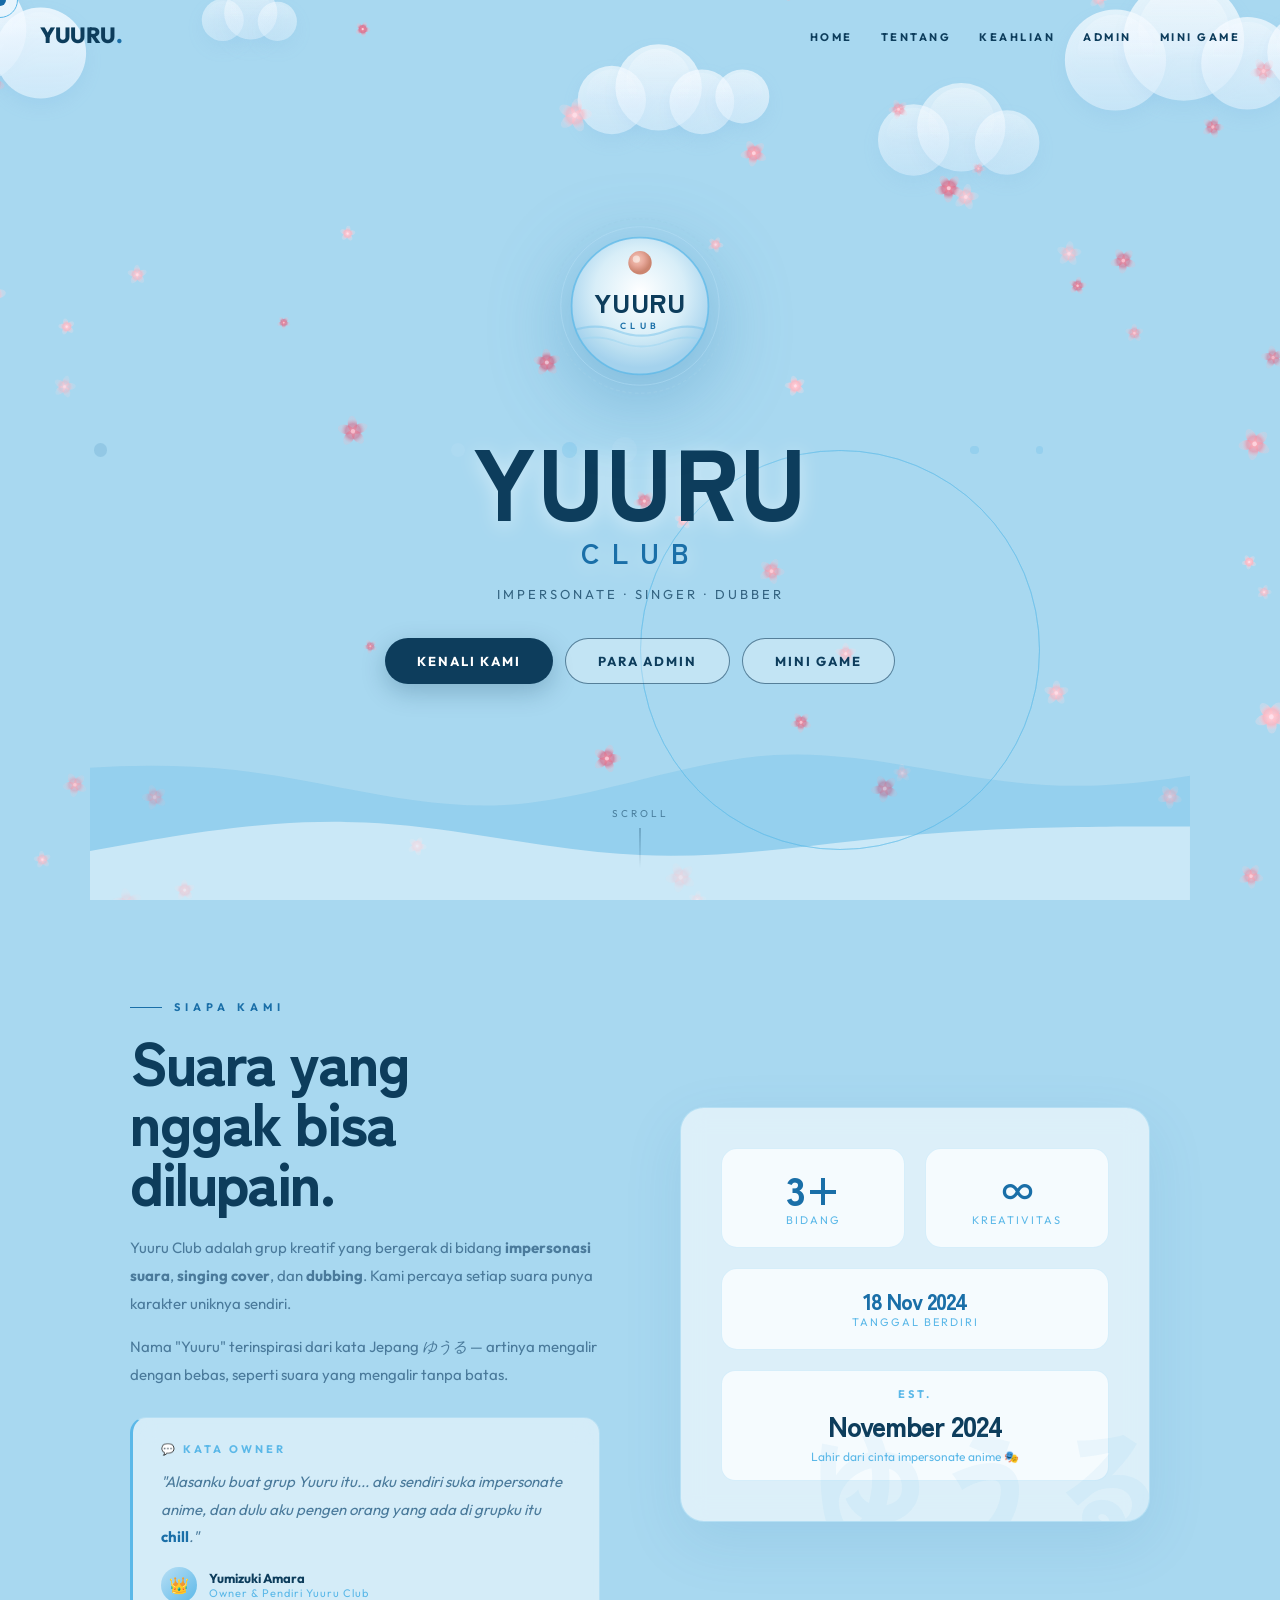
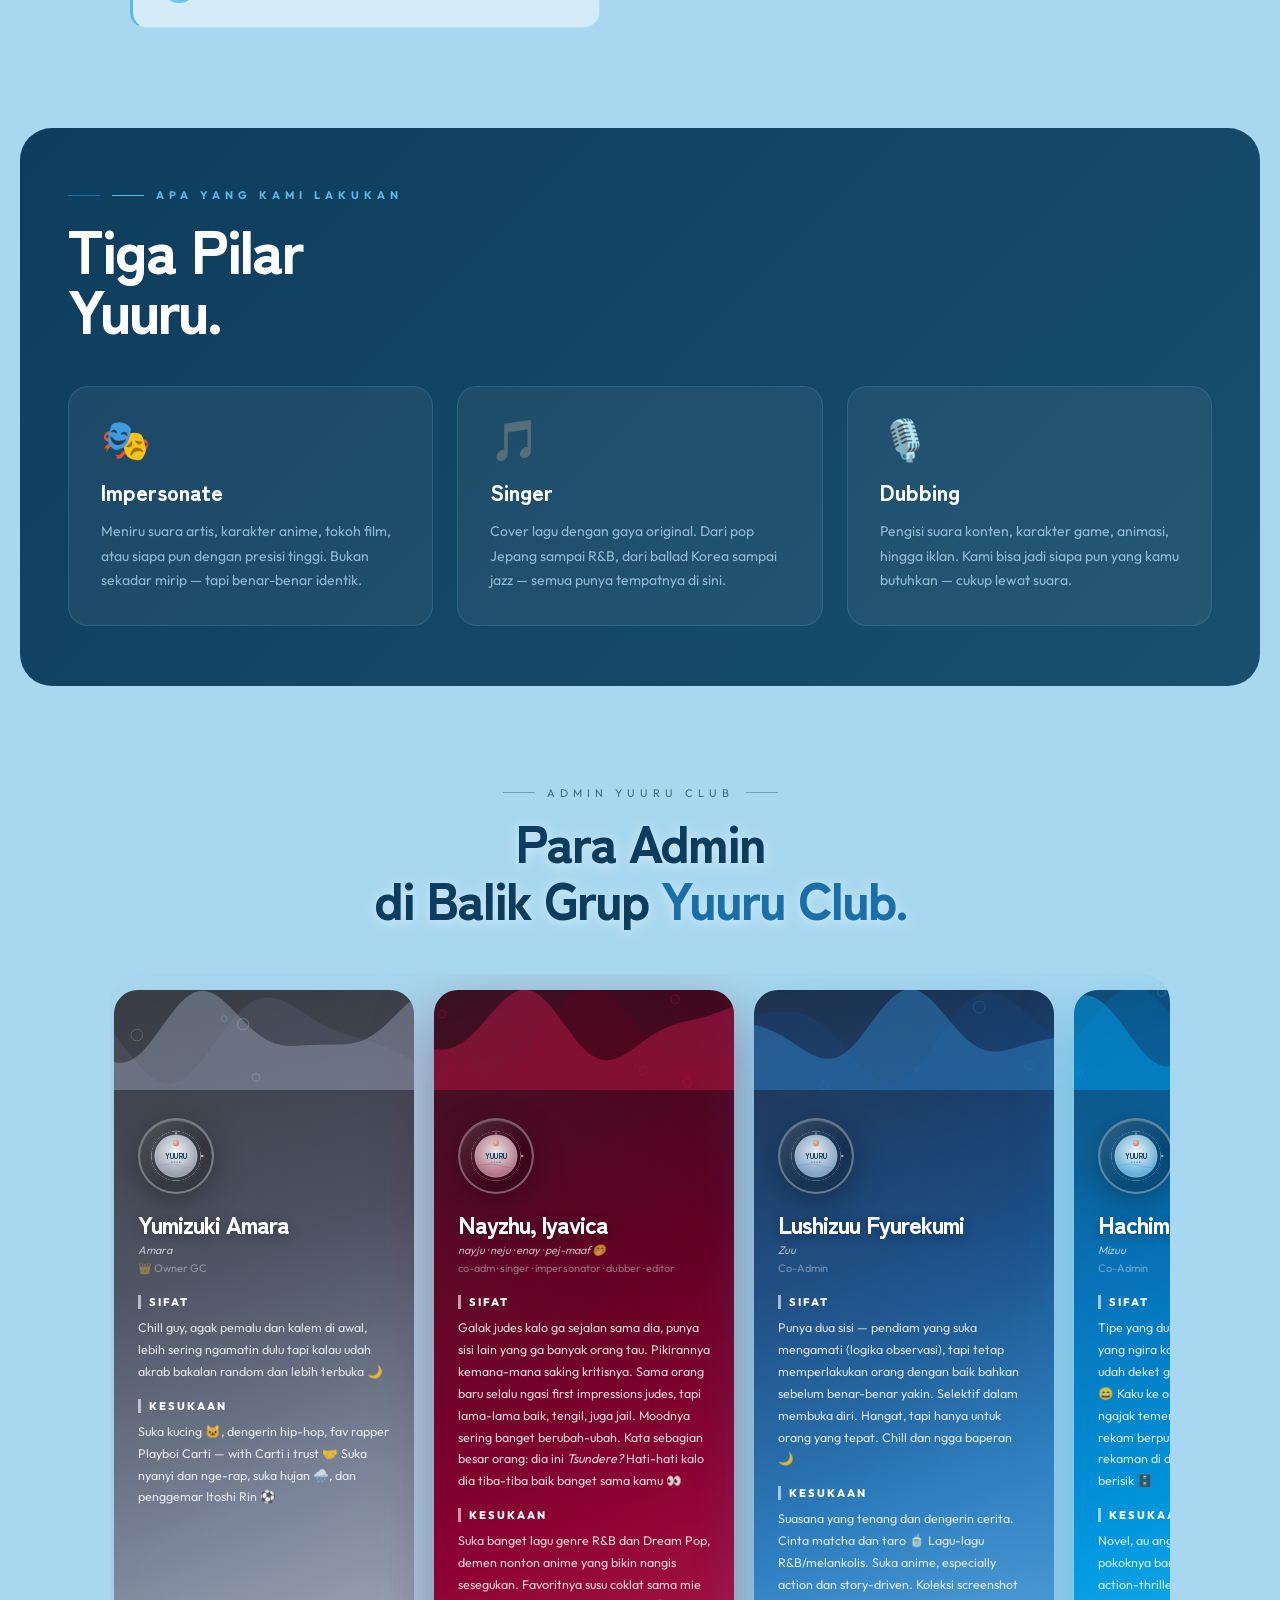
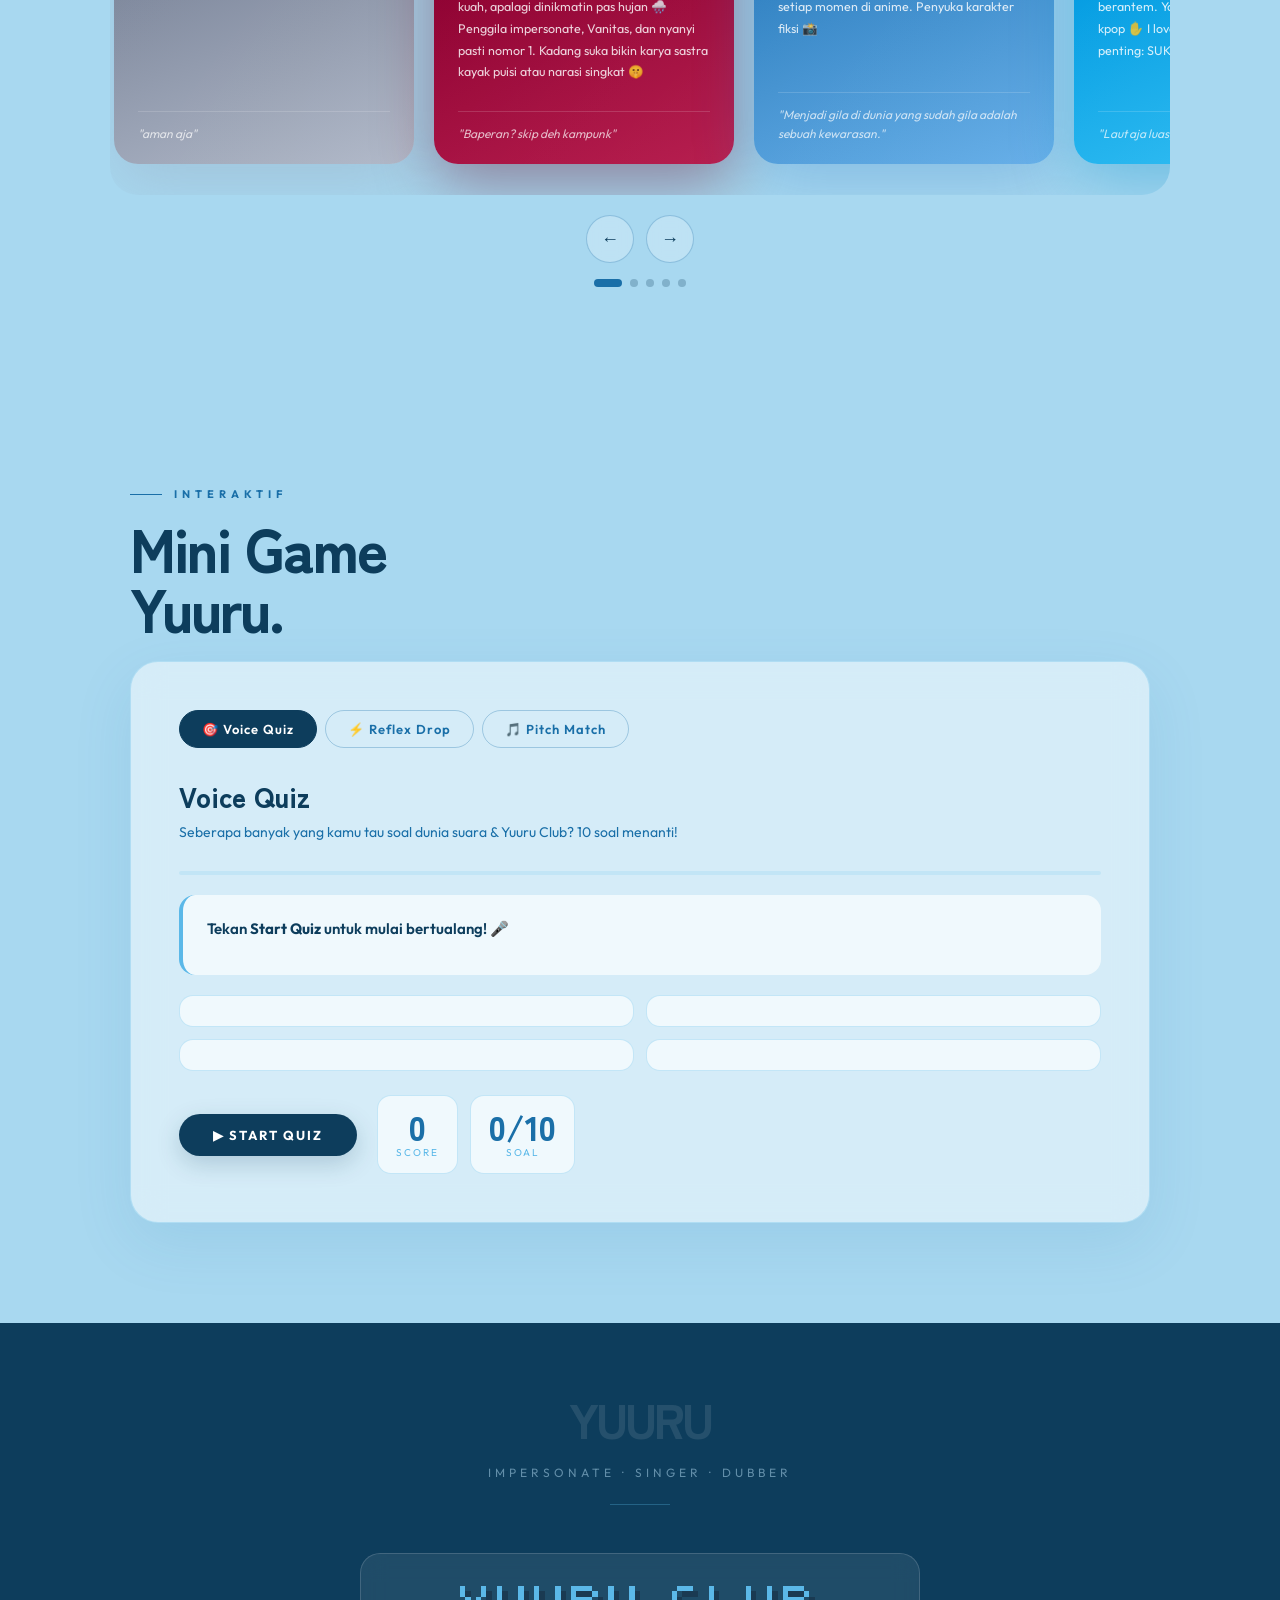
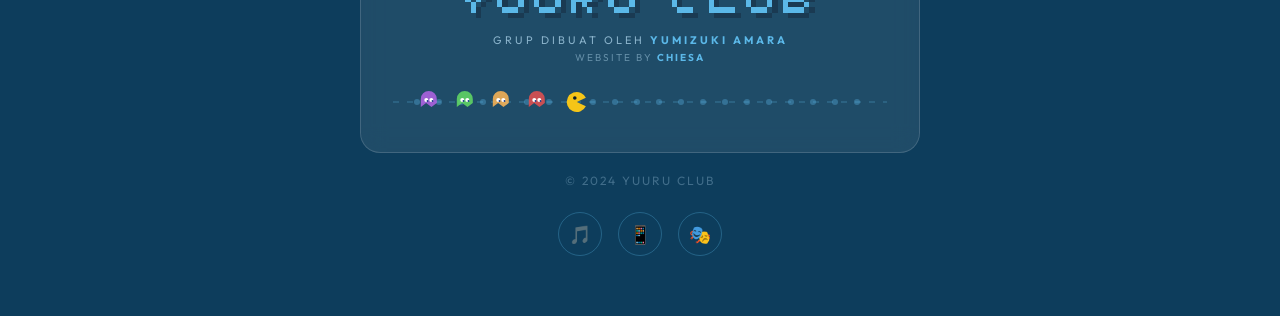
==== commit 78a43cb3: "Add files via upload" ====
--- a/index.html
+++ b/index.html
@@ -1,1618 +1,598 @@
 <!DOCTYPE html>
 <html lang="id">
-
 <head>
-    <meta charset="UTF-8">
-    <meta name="viewport" content="width=device-width, initial-scale=1.0, maximum-scale=1.0, user-scalable=no, viewport-fit=cover">
-    <meta name="apple-mobile-web-app-capable" content="yes">
-    <title>YUURU CLUB</title>
-    <!-- FIX #1: Added missing Zen Kaku Gothic New font -->
-    <link rel="preconnect" href="https://fonts.googleapis.com">
-    <link rel="preconnect" href="https://fonts.gstatic.com" crossorigin>
-    <link href="https://fonts.googleapis.com/css2?family=Zen+Kaku+Gothic+New:wght@400;700;900&family=Outfit:wght@300;400;500;600;700;800&display=swap" rel="stylesheet">
-    <style>
-         :root {
-            --ocean: #1a6fa8;
-            --sky: #5bb8e8;
-            --mist: #b8dff5;
-            --foam: #e8f6fd;
-            --deep: #0d3d5c;
-            --blush: #e8a090;
-            --pearl: #f5f9fd;
-            --nav-h: 70px;
-        }
-        
-        *,
-        *::before,
-        *::after {
-            margin: 0;
-            padding: 0;
-            box-sizing: border-box;
-            -webkit-tap-highlight-color: transparent;
-        }
-        
-        html {
-            width: 100%;
-            overflow-x: hidden;
-            scroll-behavior: smooth;
-        }
-        
-        body {
-            font-family: 'Outfit', sans-serif;
-            background: #a8d8f0;
-            color: var(--deep);
-            overflow-x: hidden;
-            -webkit-overflow-scrolling: touch;
-        }
-        /* ─── SCROLL PROGRESS BAR (NEW) ─── */
-        
-        #scrollProgress {
-            position: fixed;
-            top: 0;
-            left: 0;
-            height: 3px;
-            z-index: 9999;
-            background: linear-gradient(90deg, var(--sky), var(--ocean));
-            width: 0%;
-            transition: width 0.1s linear;
-            box-shadow: 0 0 8px rgba(91, 184, 232, 0.6);
-        }
-        /* ─── BG CANVAS ─── */
-        
-        #bgCanvas {
-            position: fixed;
-            inset: 0;
-            width: 100%;
-            height: 100%;
-            pointer-events: none;
-            z-index: 0;
-        }
-        /* ─── SCROLLBAR ─── */
-        
-         ::-webkit-scrollbar {
-            width: 4px;
-        }
-        
-         ::-webkit-scrollbar-track {
-            background: rgba(255, 255, 255, 0.2);
-        }
-        
-         ::-webkit-scrollbar-thumb {
-            background: var(--sky);
-            border-radius: 2px;
-        }
-        /* ─── CURSOR (desktop only) ─── */
-        
-        .cursor,
-        .cursor-ring {
-            display: none;
-            top: 0;
-            left: 0;
-            will-change: transform;
-        }
-        
-        @media (pointer:fine) {
-            .cursor {
-                display: block;
-                width: 12px;
-                height: 12px;
-                background: var(--ocean);
-                border-radius: 50%;
-                position: fixed;
-                pointer-events: none;
-                z-index: 9999;
-                transform: translate(-50%, -50%);
-                transition: transform 0.15s ease;
-                mix-blend-mode: multiply;
-                will-change: left, top;
-            }
-            .cursor-ring {
-                display: block;
-                width: 36px;
-                height: 36px;
-                border: 1.5px solid var(--sky);
-                border-radius: 50%;
-                position: fixed;
-                pointer-events: none;
-                z-index: 9998;
-                transform: translate(-50%, -50%);
-                transition: left 0.3s cubic-bezier(0.23, 1, 0.32, 1), top 0.3s cubic-bezier(0.23, 1, 0.32, 1), transform 0.3s;
-                will-change: left, top;
-            }
-        }
-        /* ─── NAV ─── */
-        
-        nav {
-            position: fixed;
-            top: 0;
-            left: 0;
-            right: 0;
-            z-index: 1000;
-            height: var(--nav-h);
-            padding: 0 40px;
-            display: flex;
-            align-items: center;
-            justify-content: space-between;
-            transition: all 0.4s ease;
-        }
-        
-        nav.scrolled {
-            background: rgba(168, 216, 240, 0.92);
-            backdrop-filter: blur(16px);
-            -webkit-backdrop-filter: blur(16px);
-            box-shadow: 0 2px 20px rgba(26, 111, 168, 0.15);
-        }
-        
-        .nav-brand {
-            font-family: 'Outfit', sans-serif;
-            font-weight: 800;
-            font-size: 22px;
-            color: var(--deep);
-            letter-spacing: -0.5px;
-            cursor: pointer;
-            user-select: none;
-        }
-        
-        .nav-brand span {
-            color: var(--ocean);
-        }
-        
-        .nav-links {
-            display: flex;
-            gap: 28px;
-            list-style: none;
-        }
-        
-        .nav-links a {
-            color: var(--deep);
-            text-decoration: none;
-            font-size: 11px;
-            font-weight: 700;
-            letter-spacing: 2.5px;
-            text-transform: uppercase;
-            cursor: pointer;
-            position: relative;
-            transition: color 0.2s;
-            padding-bottom: 4px;
-        }
-        
-        .nav-links a::after {
-            content: '';
-            position: absolute;
-            bottom: 0;
-            left: 0;
-            right: 0;
-            height: 1.5px;
-            background: var(--deep);
-            transform: scaleX(0);
-            transition: transform 0.3s cubic-bezier(0.23, 1, 0.32, 1);
-            transform-origin: left;
-        }
-        
-        .nav-links a:hover::after {
-            transform: scaleX(1);
-        }
-        /* ─── HAMBURGER (FIX #4 - new mobile nav) ─── */
-        
-        .nav-hamburger {
-            display: none;
-            flex-direction: column;
-            gap: 5px;
-            cursor: pointer;
-            padding: 8px;
-            border: none;
-            background: none;
-            z-index: 1001;
-            position: relative;
-        }
-        
-        .nav-hamburger span {
-            display: block;
-            width: 24px;
-            height: 2px;
-            background: var(--deep);
-            border-radius: 2px;
-            transition: all 0.3s cubic-bezier(0.23, 1, 0.32, 1);
-            transform-origin: center;
-        }
-        
-        .nav-hamburger.open span:nth-child(1) {
-            transform: translateY(7px) rotate(45deg);
-        }
-        
-        .nav-hamburger.open span:nth-child(2) {
-            opacity: 0;
-            transform: scaleX(0);
-        }
-        
-        .nav-hamburger.open span:nth-child(3) {
-            transform: translateY(-7px) rotate(-45deg);
-        }
-        /* Mobile nav drawer */
-        
-        .mobile-nav {
-            display: none;
-            position: fixed;
-            inset: 0;
-            z-index: 999;
-            background: rgba(13, 61, 92, 0.97);
-            backdrop-filter: blur(20px);
-            -webkit-backdrop-filter: blur(20px);
-            flex-direction: column;
-            align-items: center;
-            justify-content: center;
-            gap: 8px;
-            opacity: 0;
-            pointer-events: none;
-            transition: opacity 0.35s ease;
-        }
-        
-        .mobile-nav.open {
-            opacity: 1;
-            pointer-events: all;
-        }
-        
-        .mobile-nav a {
-            color: #fff;
-            text-decoration: none;
-            font-size: 28px;
-            font-weight: 800;
-            letter-spacing: 3px;
-            text-transform: uppercase;
-            padding: 12px 32px;
-            border-radius: 100px;
-            transition: all 0.2s;
-            opacity: 0;
-            transform: translateY(20px);
-            transition: opacity 0.3s ease, transform 0.3s ease, background 0.2s;
-        }
-        
-        .mobile-nav.open a {
-            opacity: 1;
-            transform: translateY(0);
-        }
-        
-        .mobile-nav.open a:nth-child(1) {
-            transition-delay: 0.05s;
-        }
-        
-        .mobile-nav.open a:nth-child(2) {
-            transition-delay: 0.1s;
-        }
-        
-        .mobile-nav.open a:nth-child(3) {
-            transition-delay: 0.15s;
-        }
-        
-        .mobile-nav.open a:nth-child(4) {
-            transition-delay: 0.2s;
-        }
-        
-        .mobile-nav.open a:nth-child(5) {
-            transition-delay: 0.25s;
-        }
-        
-        .mobile-nav a:hover {
-            background: rgba(91, 184, 232, 0.2);
-            color: var(--sky);
-        }
-        
-        @media(max-width:768px) {
-            .nav-links {
-                display: none;
-            }
-            .nav-hamburger {
-                display: flex;
-            }
-            .mobile-nav {
-                display: flex;
-            }
-            nav {
-                padding: 0 24px;
-            }
-        }
-        /* ─── HERO ─── */
-        
-        #hero {
-            min-height: 100vh;
-            min-height: 100svh;
-            position: relative;
-            display: flex;
-            align-items: center;
-            justify-content: center;
-            overflow: hidden;
-        }
-        
-        .wave-bg {
-            position: absolute;
-            bottom: 0;
-            left: 0;
-            right: 0;
-            height: 300px;
-            background: url("data:image/svg+xml,%3Csvg xmlns='http://www.w3.org/2000/svg' viewBox='0 0 1440 320'%3E%3Cpath fill='%235bb8e8' fill-opacity='0.25' d='M0,192L48,186.7C96,181,192,171,288,181.3C384,192,480,224,576,218.7C672,213,768,171,864,165.3C960,160,1056,192,1152,197.3C1248,203,1344,181,1392,170.7L1440,160L1440,320L1392,320C1344,320,1248,320,1152,320C1056,320,960,320,864,320C768,320,672,320,576,320C480,320,384,320,288,320C192,320,96,320,48,320L0,320Z'%3E%3C/path%3E%3C/svg%3E") no-repeat bottom;
-            background-size: cover;
-            animation: waveDrift 6s ease-in-out infinite alternate;
-            pointer-events: none;
-        }
-        
-        .wave-bg2 {
-            position: absolute;
-            bottom: 0;
-            left: 0;
-            right: 0;
-            height: 200px;
-            background: url("data:image/svg+xml,%3Csvg xmlns='http://www.w3.org/2000/svg' viewBox='0 0 1440 320'%3E%3Cpath fill='rgba(255,255,255,0.5)' d='M0,256L60,245.3C120,235,240,213,360,218.7C480,224,600,256,720,261.3C840,267,960,245,1080,234.7C1200,224,1320,224,1380,224L1440,224L1440,320L1380,320C1320,320,1200,320,1080,320C960,320,840,320,720,320C600,320,480,320,360,320C240,320,120,320,60,320L0,320Z'%3E%3C/path%3E%3C/svg%3E") no-repeat bottom;
-            background-size: cover;
-            animation: waveDrift2 8s ease-in-out infinite alternate;
-            pointer-events: none;
-        }
-        
-        @keyframes waveDrift {
-            from {
-                transform: translateX(-20px)
-            }
-            to {
-                transform: translateX(20px)
-            }
-        }
-        
-        @keyframes waveDrift2 {
-            from {
-                transform: translateX(10px)
-            }
-            to {
-                transform: translateX(-30px)
-            }
-        }
-        
-        .ripple-ring {
-            position: absolute;
-            border-radius: 50%;
-            border: 1px solid rgba(91, 184, 232, 0.3);
-            animation: rippleExpand 4s ease-out infinite;
-            pointer-events: none;
-        }
-        
-        @keyframes rippleExpand {
-            0% {
-                transform: translate(-50%, -50%) scale(0.5);
-                opacity: 0.8;
-            }
-            100% {
-                transform: translate(-50%, -50%) scale(2.5);
-                opacity: 0;
-            }
-        }
-        
-        .hero-content {
-            position: relative;
-            z-index: 10;
-            text-align: center;
-            animation: heroIn 1s cubic-bezier(0.23, 1, 0.32, 1) both;
-            padding: 0 24px;
-        }
-        
-        @keyframes heroIn {
-            from {
-                opacity: 0;
-                transform: translateY(40px)
-            }
-            to {
-                opacity: 1;
-                transform: translateY(0)
-            }
-        }
-        
-        .logo-circle {
-            width: 180px;
-            height: 180px;
-            margin: 0 auto 32px;
-            position: relative;
-            animation: logoFloat 4s ease-in-out infinite;
-            filter: drop-shadow(0 20px 40px rgba(26, 111, 168, 0.35));
-            will-change: transform;
-        }
-        
-        @keyframes logoFloat {
-            0%,
-            100% {
-                transform: translateY(0)
-            }
-            50% {
-                transform: translateY(-12px)
-            }
-        }
-        
-        .hero-title {
-            font-family: 'Zen Kaku Gothic New', Georgia, serif;
-            font-size: clamp(56px, 11vw, 100px);
-            font-weight: 900;
-            color: var(--deep);
-            letter-spacing: 2px;
-            line-height: 1;
-            text-shadow: 0 4px 20px rgba(255, 255, 255, 0.5);
-        }
-        
-        .hero-title .club {
-            font-family: 'Zen Kaku Gothic New', Georgia, serif;
-            font-size: clamp(16px, 3.5vw, 28px);
-            letter-spacing: 12px;
-            color: var(--ocean);
-            font-weight: 700;
-            display: block;
-            margin-top: 10px;
-        }
-        
-        .hero-tagline {
-            font-size: 13px;
-            font-weight: 400;
-            color: var(--deep);
-            letter-spacing: 3px;
-            margin: 20px 0 36px;
-            text-transform: uppercase;
-            opacity: 0.75;
-        }
-        
-        .hero-btns {
-            display: flex;
-            gap: 12px;
-            justify-content: center;
-            flex-wrap: wrap;
-        }
-        
-        .btn-primary {
-            padding: 14px 32px;
-            background: var(--deep);
-            color: #fff;
-            border: none;
-            border-radius: 100px;
-            font-family: 'Outfit', sans-serif;
-            font-size: 13px;
-            font-weight: 700;
-            letter-spacing: 2px;
-            text-transform: uppercase;
-            cursor: pointer;
-            transition: all 0.3s cubic-bezier(0.23, 1, 0.32, 1);
-            box-shadow: 0 8px 24px rgba(13, 61, 92, 0.25);
-        }
-        
-        .btn-primary:hover {
-            transform: translateY(-3px);
-            box-shadow: 0 16px 40px rgba(13, 61, 92, 0.3);
-            background: var(--ocean);
-        }
-        
-        .btn-outline {
-            padding: 14px 32px;
-            background: rgba(255, 255, 255, 0.3);
-            color: var(--deep);
-            border: 1.5px solid rgba(13, 61, 92, 0.6);
-            border-radius: 100px;
-            font-family: 'Outfit', sans-serif;
-            font-size: 13px;
-            font-weight: 700;
-            letter-spacing: 2px;
-            text-transform: uppercase;
-            cursor: pointer;
-            transition: all 0.3s cubic-bezier(0.23, 1, 0.32, 1);
-            backdrop-filter: blur(8px);
-        }
-        
-        .btn-outline:hover {
-            background: var(--deep);
-            color: #fff;
-            transform: translateY(-3px);
-            border-color: var(--deep);
-        }
-        
-        .scroll-hint {
-            position: absolute;
-            bottom: 32px;
-            left: 50%;
-            transform: translateX(-50%);
-            display: flex;
-            flex-direction: column;
-            align-items: center;
-            gap: 8px;
-            color: var(--deep);
-            font-size: 10px;
-            letter-spacing: 3px;
-            text-transform: uppercase;
-            opacity: 0.55;
-            animation: bounce 2s ease-in-out infinite;
-        }
-        
-        .scroll-hint::after {
-            content: '';
-            width: 1px;
-            height: 40px;
-            background: linear-gradient(to bottom, var(--deep), transparent);
-            display: block;
-        }
-        
-        @keyframes bounce {
-            0%,
-            100% {
-                transform: translateX(-50%) translateY(0)
-            }
-            50% {
-                transform: translateX(-50%) translateY(8px)
-            }
-        }
-        /* Orbs */
-        
-        .orb {
-            position: absolute;
-            border-radius: 50%;
-            animation: floatOrb linear infinite;
-            pointer-events: none;
-        }
-        
-        @keyframes floatOrb {
-            0% {
-                transform: translateY(100vh) scale(0);
-                opacity: 0;
-            }
-            10% {
-                opacity: 0.4;
-            }
-            90% {
-                opacity: 0.4;
-            }
-            100% {
-                transform: translateY(-200px) scale(1.2);
-                opacity: 0;
-            }
-        }
-        /* ─── SECTIONS ─── */
-        
-        section,
-        .section-wrap {
-            padding: 100px 40px;
-            max-width: 1100px;
-            margin: 0 auto;
-            position: relative;
-            z-index: 2;
-        }
-        
-        .section-label {
-            font-size: 11px;
-            letter-spacing: 5px;
-            text-transform: uppercase;
-            color: var(--ocean);
-            font-weight: 700;
-            margin-bottom: 16px;
-            display: flex;
-            align-items: center;
-            gap: 12px;
-        }
-        
-        .section-label::before {
-            content: '';
-            width: 32px;
-            height: 1px;
-            background: var(--ocean);
-        }
-        
-        .section-title {
-            font-family: 'Zen Kaku Gothic New', Georgia, serif;
-            font-size: clamp(36px, 6vw, 60px);
-            font-weight: 900;
-            color: var(--deep);
-            letter-spacing: -2px;
-            line-height: 1;
-            margin-bottom: 24px;
-        }
-        /* Fade up */
-        
-        .fade-up {
-            opacity: 0;
-            transform: translateY(30px);
-            transition: opacity 0.7s ease, transform 0.7s ease;
-        }
-        
-        .fade-up.visible {
-            opacity: 1;
-            transform: translateY(0);
-        }
-        /* ─── ABOUT ─── */
-        
-        #about {
-            display: grid;
-            grid-template-columns: 1fr 1fr;
-            gap: 80px;
-            align-items: center;
-        }
-        
-        .about-text p {
-            font-size: 15px;
-            line-height: 1.85;
-            color: #4a7a9b;
-            margin-bottom: 16px;
-        }
-        
-        .about-card {
-            background: rgba(255, 255, 255, 0.6);
-            backdrop-filter: blur(12px);
-            border-radius: 24px;
-            padding: 40px;
-            border: 1px solid rgba(91, 184, 232, 0.3);
-            box-shadow: 0 20px 60px rgba(26, 111, 168, 0.1);
-            position: relative;
-            overflow: hidden;
-        }
-        
-        .about-card::before {
-            content: 'ゆうる';
-            position: absolute;
-            right: -20px;
-            bottom: -20px;
-            font-family: 'Zen Kaku Gothic New', serif;
-            font-size: 120px;
-            font-weight: 900;
-            color: rgba(91, 184, 232, 0.08);
-            line-height: 1;
-            pointer-events: none;
-        }
-        
-        .stat-grid {
-            display: grid;
-            grid-template-columns: 1fr 1fr;
-            gap: 20px;
-        }
-        
-        .stat-item {
-            text-align: center;
-            padding: 20px;
-            background: rgba(255, 255, 255, 0.7);
-            border-radius: 16px;
-            border: 1px solid rgba(91, 184, 232, 0.2);
-            transition: transform 0.3s cubic-bezier(0.23, 1, 0.32, 1);
-        }
-        
-        .stat-item:hover {
-            transform: translateY(-4px);
-        }
-        
-        .stat-num {
-            font-family: 'Zen Kaku Gothic New', serif;
-            font-size: 40px;
-            font-weight: 900;
-            color: var(--ocean);
-            line-height: 1;
-        }
-        
-        .stat-label {
-            font-size: 11px;
-            color: var(--sky);
-            letter-spacing: 2px;
-            text-transform: uppercase;
-            margin-top: 4px;
-        }
-        
-        .owner-quote {
-            margin-top: 28px;
-            background: rgba(255, 255, 255, 0.5);
-            backdrop-filter: blur(12px);
-            border: 1px solid rgba(91, 184, 232, 0.25);
-            border-left: 3px solid var(--sky);
-            border-radius: 16px;
-            padding: 24px 28px;
-        }
-        
-        .owner-quote-label {
-            font-size: 11px;
-            letter-spacing: 3px;
-            text-transform: uppercase;
-            color: var(--sky);
-            margin-bottom: 12px;
-            font-weight: 700;
-        }
-        
-        .owner-quote-text {
-            font-size: 15px;
-            line-height: 1.8;
-            color: #4a7a9b;
-            font-style: italic;
-            margin: 0;
-        }
-        
-        .owner-meta {
-            margin-top: 16px;
-            display: flex;
-            align-items: center;
-            gap: 12px;
-        }
-        
-        .owner-avatar {
-            width: 36px;
-            height: 36px;
-            border-radius: 50%;
-            background: linear-gradient(135deg, var(--mist), var(--sky));
-            display: flex;
-            align-items: center;
-            justify-content: center;
-            font-size: 16px;
-            flex-shrink: 0;
-        }
-        
-        .owner-name {
-            font-size: 13px;
-            font-weight: 700;
-            color: var(--deep);
-        }
-        
-        .owner-role {
-            font-size: 11px;
-            color: var(--sky);
-            letter-spacing: 1px;
-        }
-        /* ─── SKILLS ─── */
-        
-        #skills {
-            background: linear-gradient(135deg, var(--deep) 0%, #1a4f6e 100%);
-            border-radius: 32px;
-            margin: 0 20px;
-            padding: 60px 48px;
-            overflow: hidden;
-            position: relative;
-            z-index: 2;
-        }
-        
-        @media(max-width:768px) {
-            #skills {
-                margin: 0 12px;
-                padding: 48px 24px;
-            }
-        }
-        
-        .skills-grid {
-            display: grid;
-            grid-template-columns: repeat(3, 1fr);
-            gap: 24px;
-            margin-top: 48px;
-        }
-        
-        @media(max-width:900px) {
-            .skills-grid {
-                grid-template-columns: 1fr;
-            }
-        }
-        
-        .skill-card {
-            background: rgba(255, 255, 255, 0.05);
-            border: 1px solid rgba(91, 184, 232, 0.2);
-            border-radius: 20px;
-            padding: 32px;
-            transition: all 0.35s cubic-bezier(0.23, 1, 0.32, 1);
-            position: relative;
-            overflow: hidden;
-        }
-        
-        .skill-card::before {
-            content: '';
-            position: absolute;
-            top: 0;
-            left: 0;
-            right: 0;
-            height: 2px;
-            background: linear-gradient(90deg, transparent, var(--sky), transparent);
-            transform: translateX(-100%);
-            transition: transform 0.5s ease;
-        }
-        
-        .skill-card:hover {
-            background: rgba(255, 255, 255, 0.09);
-            transform: translateY(-6px);
-            border-color: rgba(91, 184, 232, 0.5);
-        }
-        
-        .skill-card:hover::before {
-            transform: translateX(0);
-        }
-        
-        .skill-icon {
-            font-size: 40px;
-            margin-bottom: 16px;
-            line-height: 1;
-        }
-        
-        .skill-name {
-            font-family: 'Zen Kaku Gothic New', serif;
-            font-size: 22px;
-            font-weight: 900;
-            color: #fff;
-            margin-bottom: 12px;
-        }
-        
-        .skill-desc {
-            font-size: 14px;
-            color: rgba(184, 223, 245, 0.75);
-            line-height: 1.75;
-        }
-        /* ─── ADMIN CARDS ─── */
-        
-        #admin-section {
-            padding: 100px 0;
-            position: relative;
-            z-index: 2;
-        }
-        
-        .admin-header {
-            text-align: center;
-            margin-bottom: 48px;
-            padding: 0 40px;
-        }
-        
-        .admin-header .label {
-            font-size: 11px;
-            letter-spacing: 5px;
-            text-transform: uppercase;
-            color: var(--deep);
-            margin-bottom: 12px;
-            display: flex;
-            align-items: center;
-            justify-content: center;
-            gap: 12px;
-            opacity: 0.7;
-        }
-        
-        .admin-header .label::before,
-        .admin-header .label::after {
-            content: '';
-            width: 32px;
-            height: 1px;
-            background: var(--deep);
-            opacity: 0.5;
-        }
-        
-        .admin-header h2 {
-            font-family: 'Zen Kaku Gothic New', serif;
-            font-size: clamp(32px, 6vw, 52px);
-            font-weight: 900;
-            color: var(--deep);
-            letter-spacing: -2px;
-            line-height: 1.1;
-            text-shadow: 0 2px 12px rgba(255, 255, 255, 0.5);
-        }
-        
-        .admin-header h2 span {
-            color: var(--ocean);
-        }
-        /* Slider (FIX #5 - resize handled in JS) */
-        
-        .slider-wrapper {
-            width: 100%;
-            max-width: 1100px;
-            margin: 0 auto;
-            position: relative;
-            padding: 0 20px;
-        }
-        
-        .slider-track-outer {
-            overflow: hidden;
-            border-radius: 28px;
-            padding: 8px 0 24px;
-        }
-        
-        .slider-track {
-            display: flex;
-            gap: 20px;
-            transition: transform 0.5s cubic-bezier(0.23, 1, 0.32, 1);
-            will-change: transform;
-            padding: 8px 4px;
-        }
-        /* FIX #7: Admin cards — consistent min-height */
-        
-        .admin-card {
-            flex: 0 0 min(300px, 85vw);
-            border-radius: 24px;
-            overflow: hidden;
-            position: relative;
-            cursor: default;
-            transition: transform 0.4s cubic-bezier(0.23, 1, 0.32, 1), box-shadow 0.4s;
-            user-select: none;
-            min-height: 580px;
-            display: flex;
-            flex-direction: column;
-        }
-        
-        .admin-card:hover {
-            transform: translateY(-10px) scale(1.02);
-        }
-        
-        .card-inner {
-            position: relative;
-            height: 100%;
-            display: flex;
-            flex-direction: column;
-            overflow: hidden;
-        }
-        
-        .card-bg {
-            position: absolute;
-            inset: 0;
-            z-index: 0;
-        }
-        
-        .card-shimmer {
-            position: absolute;
-            inset: 0;
-            background: linear-gradient(135deg, rgba(255, 255, 255, 0.07) 0%, transparent 50%, rgba(255, 255, 255, 0.03) 100%);
-            pointer-events: none;
-            z-index: 1;
-        }
-        
-        .ocean-canvas {
-            display: block;
-            width: 100%;
-            height: 100px;
-            position: relative;
-            z-index: 5;
-            pointer-events: none;
-            flex-shrink: 0;
-        }
-        
-        .card-content {
-            position: relative;
-            z-index: 10;
-            padding: 28px 24px 12px;
-            flex: 1;
-            display: flex;
-            flex-direction: column;
-        }
-        
-        .card-section-label {
-            font-size: 11px;
-            letter-spacing: 2px;
-            text-transform: uppercase;
-            color: #fff;
-            margin-bottom: 8px;
-            font-weight: 800;
-            font-family: 'Outfit', sans-serif;
-            border-left: 3px solid rgba(255, 255, 255, 0.6);
-            padding-left: 8px;
-        }
-        
-        .card-section-text {
-            font-size: 12.5px;
-            color: rgba(255, 255, 255, 0.82);
-            line-height: 1.75;
-            font-family: 'Outfit', sans-serif;
-            margin-bottom: 16px;
-        }
-        
-        .avatar-ring {
-            width: 76px;
-            height: 76px;
-            border-radius: 50%;
-            border: 2px solid rgba(255, 255, 255, 0.35);
-            display: flex;
-            align-items: center;
-            justify-content: center;
-            margin-bottom: 18px;
-            background: rgba(0, 0, 0, 0.25);
-            backdrop-filter: blur(12px);
-            box-shadow: 0 8px 32px rgba(0, 0, 0, 0.3), inset 0 1px 0 rgba(255, 255, 255, 0.2);
-            transition: transform 0.35s cubic-bezier(0.23, 1, 0.32, 1);
-            position: relative;
-            overflow: hidden;
-            flex-shrink: 0;
-        }
-        
-        .avatar-ring::before {
-            content: '';
-            position: absolute;
-            inset: 0;
-            border-radius: 50%;
-            background: linear-gradient(135deg, rgba(255, 255, 255, 0.15) 0%, transparent 60%);
-        }
-        
-        .admin-card:hover .avatar-ring {
-            transform: scale(1.12) rotate(4deg);
-        }
-        
-        .card-name {
-            font-family: 'Zen Kaku Gothic New', serif;
-            font-size: 24px;
-            font-weight: 900;
-            color: #fff;
-            letter-spacing: -1px;
-            line-height: 1;
-            margin-bottom: 6px;
-            text-shadow: 0 2px 12px rgba(0, 0, 0, 0.3);
-        }
-        
-        .card-nickname {
-            font-size: 11px;
-            line-height: 1.6;
-            margin-bottom: 18px;
-            color: rgba(255, 255, 255, 0.65);
-            font-style: italic;
-        }
-        
-        .card-quote {
-            position: relative;
-            z-index: 10;
-            margin: 0 24px 20px;
-            font-size: 12px;
-            font-style: italic;
-            color: rgba(255, 255, 255, 0.7);
-            line-height: 1.6;
-            padding-top: 12px;
-            border-top: 1px solid rgba(255, 255, 255, 0.15);
-        }
-        /* Logo spin */
-        
-        .logo-spin-outer {
-            animation: spinOuter 8s linear infinite;
-            transform-origin: 100px 100px;
-            transform-box: fill-box;
-            will-change: transform;
-        }
-        
-        .logo-spin-inner {
-            animation: spinInner 8s linear infinite;
-            transform-origin: 100px 100px;
-            transform-box: fill-box;
-            will-change: transform;
-        }
-        
-        .admin-card:hover .logo-spin-outer {
-            animation-duration: 2s;
-        }
-        
-        .admin-card:hover .logo-spin-inner {
-            animation-duration: 2s;
-        }
-        
-        @keyframes spinOuter {
-            from {
-                transform: rotate(0deg)
-            }
-            to {
-                transform: rotate(360deg)
-            }
-        }
-        
-        @keyframes spinInner {
-            from {
-                transform: rotate(0deg)
-            }
-            to {
-                transform: rotate(-360deg)
-            }
-        }
-        /* Slider controls */
-        
-        .slider-arrows {
-            display: flex;
-            gap: 12px;
-            justify-content: center;
-            margin-top: 20px;
-        }
-        
-        .arrow-btn {
-            width: 48px;
-            height: 48px;
-            border-radius: 50%;
-            background: rgba(255, 255, 255, 0.25);
-            border: 1px solid rgba(26, 111, 168, 0.3);
-            color: var(--deep);
-            font-size: 18px;
-            cursor: pointer;
-            transition: all 0.2s;
-            display: flex;
-            align-items: center;
-            justify-content: center;
-            backdrop-filter: blur(8px);
-        }
-        
-        .arrow-btn:hover {
-            background: rgba(255, 255, 255, 0.4);
-            transform: scale(1.1);
-        }
-        
-        .slider-dots {
-            display: flex;
-            gap: 8px;
-            justify-content: center;
-            margin-top: 16px;
-        }
-        
-        .dot {
-            width: 8px;
-            height: 8px;
-            border-radius: 100px;
-            background: rgba(13, 61, 92, 0.25);
-            cursor: pointer;
-            transition: all 0.3s;
-            border: none;
-            flex-shrink: 0;
-        }
-        
-        .dot.active {
-            width: 28px;
-            background: var(--ocean);
-        }
-        /* ─── GAME ─── */
-        
-        section#game {
-            position: relative;
-            z-index: 2;
-        }
-        
-        .game-container {
-            background: rgba(255, 255, 255, 0.52);
-            backdrop-filter: blur(16px);
-            -webkit-backdrop-filter: blur(16px);
-            border-radius: 28px;
-            padding: 48px;
-            border: 1px solid rgba(91, 184, 232, 0.3);
-            box-shadow: 0 20px 60px rgba(26, 111, 168, 0.1);
-        }
-        
-        .game-title {
-            font-family: 'Zen Kaku Gothic New', serif;
-            font-size: 28px;
-            font-weight: 900;
-            color: var(--deep);
-            margin-bottom: 6px;
-        }
-        
-        .game-subtitle {
-            font-size: 14px;
-            color: var(--ocean);
-            margin-bottom: 28px;
-            line-height: 1.5;
-        }
-        
-        .game-tabs {
-            display: flex;
-            gap: 8px;
-            margin-bottom: 28px;
-            flex-wrap: wrap;
-        }
-        
-        .tab-btn {
-            padding: 10px 22px;
-            background: transparent;
-            border: 1.5px solid rgba(26, 111, 168, 0.3);
-            border-radius: 100px;
-            font-family: 'Outfit', sans-serif;
-            font-size: 13px;
-            font-weight: 600;
-            letter-spacing: 1px;
-            color: var(--ocean);
-            cursor: pointer;
-            transition: all 0.2s;
-        }
-        
-        .tab-btn.active {
-            background: var(--deep);
-            color: #fff;
-            border-color: var(--deep);
-        }
-        
-        .tab-btn:hover:not(.active) {
-            border-color: var(--ocean);
-            background: rgba(26, 111, 168, 0.06);
-        }
-        
-        .quiz-question {
-            font-size: 15px;
-            font-weight: 600;
-            color: var(--deep);
-            margin-bottom: 20px;
-            line-height: 1.6;
-            background: rgba(255, 255, 255, 0.65);
-            border-radius: 16px;
-            padding: 22px 24px;
-            border-left: 4px solid var(--sky);
-            min-height: 80px;
-        }
-        
-        .quiz-options {
-            display: grid;
-            grid-template-columns: 1fr 1fr;
-            gap: 12px;
-        }
-        
-        .quiz-opt {
-            padding: 15px 18px;
-            background: rgba(255, 255, 255, 0.65);
-            border: 1.5px solid rgba(91, 184, 232, 0.3);
-            border-radius: 14px;
-            font-family: 'Outfit', sans-serif;
-            font-size: 13px;
-            font-weight: 500;
-            color: var(--deep);
-            cursor: pointer;
-            transition: all 0.2s;
-            text-align: left;
-            line-height: 1.4;
-        }
-        
-        .quiz-opt:hover:not(:disabled) {
-            background: rgba(91, 184, 232, 0.15);
-            border-color: var(--sky);
-            transform: translateY(-2px);
-        }
-        
-        .quiz-opt.correct {
-            background: rgba(46, 204, 113, 0.15);
-            border-color: #2ecc71;
-            color: #1a8a4a;
-            font-weight: 600;
-        }
-        
-        .quiz-opt.wrong {
-            background: rgba(232, 80, 80, 0.12);
-            border-color: #e85050;
-            color: #b02020;
-            font-weight: 600;
-        }
-        
-        .quiz-opt:disabled {
-            cursor: not-allowed;
-        }
-        
-        .game-score-display {
-            display: flex;
-            gap: 12px;
-            align-items: center;
-            flex-wrap: wrap;
-        }
-        
-        .score-box {
-            text-align: center;
-            background: rgba(255, 255, 255, 0.65);
-            border-radius: 14px;
-            padding: 14px 18px;
-            border: 1px solid rgba(91, 184, 232, 0.3);
-        }
-        
-        .score-num {
-            font-family: 'Zen Kaku Gothic New', serif;
-            font-size: 34px;
-            font-weight: 900;
-            color: var(--ocean);
-            line-height: 1;
-        }
-        
-        .score-label {
-            font-size: 10px;
-            color: var(--sky);
-            letter-spacing: 2px;
-            text-transform: uppercase;
-            margin-top: 2px;
-        }
-        
-        .game-result {
-            font-family: 'Outfit', sans-serif;
-            font-size: 17px;
-            font-weight: 700;
-            color: var(--ocean);
-            min-height: 28px;
-        }
-        
-        .game-result.success {
-            color: #27ae60;
-        }
-        
-        .game-result.fail {
-            color: #c0392b;
-        }
-        
-        .game-btn {
-            padding: 13px 34px;
-            background: var(--deep);
-            color: #fff;
-            border: none;
-            border-radius: 100px;
-            font-family: 'Outfit', sans-serif;
-            font-size: 13px;
-            font-weight: 700;
-            letter-spacing: 2px;
-            text-transform: uppercase;
-            cursor: pointer;
-            transition: all 0.3s;
-            box-shadow: 0 8px 24px rgba(13, 61, 92, 0.2);
-        }
-        
-        .game-btn:hover:not(:disabled) {
-            transform: translateY(-3px);
-            background: var(--ocean);
-            box-shadow: 0 14px 36px rgba(13, 61, 92, 0.25);
-        }
-        
-        .game-btn:disabled {
-            opacity: 0.45;
-            cursor: not-allowed;
-            transform: none;
-            box-shadow: none;
-        }
-        /* Quiz progress bar */
-        
-        .quiz-progress-wrap {
-            height: 4px;
-            background: rgba(91, 184, 232, 0.15);
-            border-radius: 2px;
-            margin-bottom: 20px;
-            overflow: hidden;
-        }
-        
-        .quiz-progress-bar {
-            height: 100%;
-            background: linear-gradient(90deg, var(--sky), var(--ocean));
-            border-radius: 2px;
-            transition: width 0.4s ease;
-        }
-        /* Pitch game */
-        
-        .pitch-game {
-            display: flex;
-            flex-direction: column;
-            align-items: center;
-            gap: 24px;
-        }
-        
-        .pitch-display {
-            width: 100%;
-            max-width: 500px;
-            background: var(--deep);
-            border-radius: 20px;
-            padding: 36px;
-            text-align: center;
-            position: relative;
-            overflow: hidden;
-        }
-        
-        .pitch-display::before {
-            content: '';
-            position: absolute;
-            inset: 0;
-            background: radial-gradient(circle at 50% 50%, rgba(91, 184, 232, 0.12), transparent 70%);
-            pointer-events: none;
-        }
-        
-        .pitch-wave {
-            display: flex;
-            align-items: center;
-            justify-content: center;
-            gap: 3px;
-            height: 56px;
-            margin-bottom: 18px;
-        }
-        
-        .pitch-bar {
-            width: 4px;
-            background: var(--sky);
-            border-radius: 2px;
-            animation: pitchAnim 0.6s ease-in-out infinite alternate;
-        }
-        
-        .pitch-bar:nth-child(even) {
-            animation-delay: 0.15s;
-        }
-        
-        .pitch-bar:nth-child(3n) {
-            animation-delay: 0.3s;
-        }
-        
-        @keyframes pitchAnim {
-            from {
-                height: 8px
-            }
-            to {
-                height: 40px
-            }
-        }
-        
-        .pitch-bar.idle {
-            animation: none;
-            height: 8px;
-        }
-        
-        .pitch-target {
-            font-family: 'Zen Kaku Gothic New', serif;
-            font-size: 42px;
-            font-weight: 900;
-            color: #fff;
-            letter-spacing: -1px;
-            position: relative;
-            z-index: 1;
-        }
-        
-        .pitch-target small {
-            display: block;
-            font-size: 13px;
-            color: var(--mist);
-            font-weight: 400;
-            letter-spacing: 2px;
-            margin-top: 4px;
-            font-family: 'Outfit', sans-serif;
-        }
-        /* Reflex game */
-        
-        #reflexArena {
-            width: 100%;
-            height: 280px;
-            background: linear-gradient(135deg, rgba(13, 61, 92, 0.92), rgba(26, 111, 168, 0.72));
-            border-radius: 20px;
-            position: relative;
-            overflow: hidden;
-            border: 1px solid rgba(91, 184, 232, 0.3);
-            margin-bottom: 24px;
-            cursor: crosshair;
-        }
-        
-        .reflex-hint {
-            position: absolute;
-            top: 50%;
-            left: 50%;
-            transform: translate(-50%, -50%);
-            text-align: center;
-            color: rgba(255, 255, 255, 0.45);
-            font-size: 14px;
-            letter-spacing: 2px;
-            pointer-events: none;
-        }
-        /* ─── FOOTER ─── */
-        
-        footer {
-            background: var(--deep);
-            padding: 60px 40px;
-            text-align: center;
-            position: relative;
-            z-index: 2;
-        }
-        
-        .footer-brand {
-            font-family: 'Zen Kaku Gothic New', serif;
-            font-size: 48px;
-            font-weight: 900;
-            color: rgba(255, 255, 255, 0.1);
-            letter-spacing: -3px;
-            margin-bottom: 12px;
-        }
-        
-        .footer-tagline {
-            color: rgba(184, 223, 245, 0.5);
-            font-size: 12px;
-            letter-spacing: 4px;
-            text-transform: uppercase;
-        }
-        
-        .footer-divider {
-            width: 60px;
-            height: 1px;
-            background: rgba(91, 184, 232, 0.3);
-            margin: 24px auto;
-        }
-        
-        .footer-card {
-            background: rgba(255, 255, 255, 0.08);
-            backdrop-filter: blur(12px);
-            border: 1px solid rgba(255, 255, 255, 0.15);
-            border-radius: 20px;
-            padding: 32px;
-            max-width: 560px;
-            margin: 48px auto 20px;
-        }
-        
-        .social-links {
-            display: flex;
-            gap: 16px;
-            justify-content: center;
-            margin-top: 24px;
-        }
-        
-        .social-link {
-            width: 44px;
-            height: 44px;
-            border-radius: 50%;
-            border: 1px solid rgba(91, 184, 232, 0.3);
-            display: flex;
-            align-items: center;
-            justify-content: center;
-            font-size: 18px;
-            text-decoration: none;
-            color: var(--sky);
-            cursor: pointer;
-            transition: all 0.3s;
-        }
-        
-        .social-link:hover {
-            background: rgba(91, 184, 232, 0.12);
-            transform: translateY(-3px);
-        }
-        /* ─── RESPONSIVE ─── */
-        
-        @media(max-width:768px) {
-            #about {
-                grid-template-columns: 1fr;
-                gap: 40px;
-            }
-            section,
-            .section-wrap {
-                padding: 60px 20px;
-            }
-            .game-container {
-                padding: 24px 18px;
-            }
-            .quiz-options {
-                grid-template-columns: 1fr;
-            }
-            #skills {
-                border-radius: 20px;
-            }
-            footer {
-                padding: 48px 24px;
-            }
-            .hero-btns {
-                gap: 8px;
-            }
-            .btn-primary,
-            .btn-outline {
-                padding: 12px 22px;
-                font-size: 12px;
-            }
-        }
-        
-        @media(max-width:480px) {
-            .admin-card {
-                flex: 0 0 88vw;
-            }
-        }
-    </style>
+<meta charset="UTF-8">
+<meta name="viewport" content="width=device-width, initial-scale=1.0, maximum-scale=1.0, user-scalable=no, viewport-fit=cover">
+<meta name="apple-mobile-web-app-capable" content="yes">
+<title>YUURU CLUB</title>
+<!-- FIX #1: Added missing Zen Kaku Gothic New font -->
+<link rel="preconnect" href="https://fonts.googleapis.com">
+<link rel="preconnect" href="https://fonts.gstatic.com" crossorigin>
+<link href="https://fonts.googleapis.com/css2?family=Zen+Kaku+Gothic+New:wght@400;700;900&family=Outfit:wght@300;400;500;600;700;800&display=swap" rel="stylesheet">
+<style>
+:root {
+  --ocean: #1a6fa8;
+  --sky: #5bb8e8;
+  --mist: #b8dff5;
+  --foam: #e8f6fd;
+  --deep: #0d3d5c;
+  --blush: #e8a090;
+  --pearl: #f5f9fd;
+  --nav-h: 70px;
+}
+
+*, *::before, *::after { margin:0; padding:0; box-sizing:border-box; -webkit-tap-highlight-color:transparent; }
+html { width:100%; overflow-x:hidden; scroll-behavior:smooth; }
+
+body {
+  font-family:'Outfit',sans-serif;
+  background: #a8d8f0;
+  color: var(--deep);
+  overflow-x: hidden;
+  -webkit-overflow-scrolling: touch;
+}
+
+/* ─── SCROLL PROGRESS BAR (NEW) ─── */
+#scrollProgress {
+  position:fixed; top:0; left:0; height:3px; z-index:9999;
+  background:linear-gradient(90deg, var(--sky), var(--ocean));
+  width:0%; transition:width 0.1s linear;
+  box-shadow:0 0 8px rgba(91,184,232,0.6);
+}
+
+/* ─── BG CANVAS ─── */
+#bgCanvas {
+  position:fixed; inset:0;
+  width:100%; height:100%;
+  pointer-events:none; z-index:0;
+}
+
+/* ─── SCROLLBAR ─── */
+::-webkit-scrollbar { width:4px; }
+::-webkit-scrollbar-track { background:rgba(255,255,255,0.2); }
+::-webkit-scrollbar-thumb { background:var(--sky); border-radius:2px; }
+
+/* ─── CURSOR (desktop only) ─── */
+.cursor, .cursor-ring { display:none; }
+@media (pointer:fine) {
+  .cursor { display:block; width:12px; height:12px; background:var(--ocean); border-radius:50%; position:fixed; pointer-events:none; z-index:9999; transform:translate(-50%,-50%); transition:transform 0.15s ease; mix-blend-mode:multiply; will-change:left,top; }
+  .cursor-ring { display:block; width:36px; height:36px; border:1.5px solid var(--sky); border-radius:50%; position:fixed; pointer-events:none; z-index:9998; transform:translate(-50%,-50%); transition:left 0.3s cubic-bezier(0.23,1,0.32,1), top 0.3s cubic-bezier(0.23,1,0.32,1), transform 0.3s; will-change:left,top; }
+}
+
+/* ─── NAV ─── */
+nav {
+  position:fixed; top:0; left:0; right:0; z-index:1000;
+  height:var(--nav-h);
+  padding:0 40px;
+  display:flex; align-items:center; justify-content:space-between;
+  transition:all 0.4s ease;
+}
+nav.scrolled {
+  background:rgba(168,216,240,0.92);
+  backdrop-filter:blur(16px);
+  -webkit-backdrop-filter:blur(16px);
+  box-shadow:0 2px 20px rgba(26,111,168,0.15);
+}
+.nav-brand {
+  font-family:'Outfit',sans-serif; font-weight:800; font-size:22px;
+  color:var(--deep); letter-spacing:-0.5px; cursor:pointer; user-select:none;
+}
+.nav-brand span { color:var(--ocean); }
+.nav-links { display:flex; gap:28px; list-style:none; }
+.nav-links a {
+  color:var(--deep); text-decoration:none; font-size:11px; font-weight:700;
+  letter-spacing:2.5px; text-transform:uppercase; cursor:pointer; position:relative;
+  transition:color 0.2s; padding-bottom:4px;
+}
+.nav-links a::after {
+  content:''; position:absolute; bottom:0; left:0; right:0;
+  height:1.5px; background:var(--deep); transform:scaleX(0);
+  transition:transform 0.3s cubic-bezier(0.23,1,0.32,1); transform-origin:left;
+}
+.nav-links a:hover::after { transform:scaleX(1); }
+
+/* ─── HAMBURGER (FIX #4 - new mobile nav) ─── */
+.nav-hamburger {
+  display:none; flex-direction:column; gap:5px;
+  cursor:pointer; padding:8px; border:none; background:none;
+  z-index:1001; position:relative;
+}
+.nav-hamburger span {
+  display:block; width:24px; height:2px;
+  background:var(--deep); border-radius:2px;
+  transition:all 0.3s cubic-bezier(0.23,1,0.32,1);
+  transform-origin:center;
+}
+.nav-hamburger.open span:nth-child(1) { transform:translateY(7px) rotate(45deg); }
+.nav-hamburger.open span:nth-child(2) { opacity:0; transform:scaleX(0); }
+.nav-hamburger.open span:nth-child(3) { transform:translateY(-7px) rotate(-45deg); }
+
+/* Mobile nav drawer */
+.mobile-nav {
+  display:none; position:fixed; inset:0; z-index:999;
+  background:rgba(13,61,92,0.97); backdrop-filter:blur(20px);
+  -webkit-backdrop-filter:blur(20px);
+  flex-direction:column; align-items:center; justify-content:center;
+  gap:8px; opacity:0; pointer-events:none;
+  transition:opacity 0.35s ease;
+}
+.mobile-nav.open { opacity:1; pointer-events:all; }
+.mobile-nav a {
+  color:#fff; text-decoration:none; font-size:28px; font-weight:800;
+  letter-spacing:3px; text-transform:uppercase; padding:12px 32px;
+  border-radius:100px; transition:all 0.2s;
+  opacity:0; transform:translateY(20px);
+  transition:opacity 0.3s ease, transform 0.3s ease, background 0.2s;
+}
+.mobile-nav.open a { opacity:1; transform:translateY(0); }
+.mobile-nav.open a:nth-child(1) { transition-delay:0.05s; }
+.mobile-nav.open a:nth-child(2) { transition-delay:0.1s; }
+.mobile-nav.open a:nth-child(3) { transition-delay:0.15s; }
+.mobile-nav.open a:nth-child(4) { transition-delay:0.2s; }
+.mobile-nav.open a:nth-child(5) { transition-delay:0.25s; }
+.mobile-nav a:hover { background:rgba(91,184,232,0.2); color:var(--sky); }
+
+@media(max-width:768px){
+  .nav-links { display:none; }
+  .nav-hamburger { display:flex; }
+  .mobile-nav { display:flex; }
+  nav { padding:0 24px; }
+}
+
+/* ─── HERO ─── */
+#hero {
+  min-height:100vh; min-height:100svh;
+  position:relative; display:flex; align-items:center; justify-content:center;
+  overflow:hidden;
+}
+
+.wave-bg {
+  position:absolute; bottom:0; left:0; right:0; height:300px;
+  background:url("data:image/svg+xml,%3Csvg xmlns='http://www.w3.org/2000/svg' viewBox='0 0 1440 320'%3E%3Cpath fill='%235bb8e8' fill-opacity='0.25' d='M0,192L48,186.7C96,181,192,171,288,181.3C384,192,480,224,576,218.7C672,213,768,171,864,165.3C960,160,1056,192,1152,197.3C1248,203,1344,181,1392,170.7L1440,160L1440,320L1392,320C1344,320,1248,320,1152,320C1056,320,960,320,864,320C768,320,672,320,576,320C480,320,384,320,288,320C192,320,96,320,48,320L0,320Z'%3E%3C/path%3E%3C/svg%3E") no-repeat bottom;
+  background-size:cover; animation:waveDrift 6s ease-in-out infinite alternate;
+  pointer-events:none;
+}
+.wave-bg2 {
+  position:absolute; bottom:0; left:0; right:0; height:200px;
+  background:url("data:image/svg+xml,%3Csvg xmlns='http://www.w3.org/2000/svg' viewBox='0 0 1440 320'%3E%3Cpath fill='rgba(255,255,255,0.5)' d='M0,256L60,245.3C120,235,240,213,360,218.7C480,224,600,256,720,261.3C840,267,960,245,1080,234.7C1200,224,1320,224,1380,224L1440,224L1440,320L1380,320C1320,320,1200,320,1080,320C960,320,840,320,720,320C600,320,480,320,360,320C240,320,120,320,60,320L0,320Z'%3E%3C/path%3E%3C/svg%3E") no-repeat bottom;
+  background-size:cover; animation:waveDrift2 8s ease-in-out infinite alternate;
+  pointer-events:none;
+}
+@keyframes waveDrift { from{transform:translateX(-20px)} to{transform:translateX(20px)} }
+@keyframes waveDrift2 { from{transform:translateX(10px)} to{transform:translateX(-30px)} }
+
+.ripple-ring {
+  position:absolute; border-radius:50%;
+  border:1px solid rgba(91,184,232,0.3);
+  animation:rippleExpand 4s ease-out infinite;
+  pointer-events:none;
+}
+@keyframes rippleExpand {
+  0% { transform:translate(-50%,-50%) scale(0.5); opacity:0.8; }
+  100% { transform:translate(-50%,-50%) scale(2.5); opacity:0; }
+}
+
+.hero-content {
+  position:relative; z-index:10; text-align:center;
+  animation:heroIn 1s cubic-bezier(0.23,1,0.32,1) both;
+  padding:0 24px;
+}
+@keyframes heroIn { from{opacity:0;transform:translateY(40px)} to{opacity:1;transform:translateY(0)} }
+
+.logo-circle {
+  width:180px; height:180px; margin:0 auto 32px;
+  position:relative; animation:logoFloat 4s ease-in-out infinite;
+  filter:drop-shadow(0 20px 40px rgba(26,111,168,0.35));
+  will-change:transform;
+}
+@keyframes logoFloat { 0%,100%{transform:translateY(0)} 50%{transform:translateY(-12px)} }
+
+.hero-title {
+  font-family:'Zen Kaku Gothic New',Georgia,serif;
+  font-size:clamp(56px,11vw,100px);
+  font-weight:900; color:var(--deep);
+  letter-spacing:2px; line-height:1;
+  text-shadow:0 4px 20px rgba(255,255,255,0.5);
+}
+.hero-title .club {
+  font-family:'Zen Kaku Gothic New',Georgia,serif;
+  font-size:clamp(16px,3.5vw,28px);
+  letter-spacing:12px; color:var(--ocean);
+  font-weight:700; display:block; margin-top:10px;
+}
+.hero-tagline {
+  font-size:13px; font-weight:400; color:var(--deep);
+  letter-spacing:3px; margin:20px 0 36px;
+  text-transform:uppercase; opacity:0.75;
+}
+.hero-btns { display:flex; gap:12px; justify-content:center; flex-wrap:wrap; }
+
+.btn-primary {
+  padding:14px 32px; background:var(--deep); color:#fff;
+  border:none; border-radius:100px;
+  font-family:'Outfit',sans-serif; font-size:13px; font-weight:700;
+  letter-spacing:2px; text-transform:uppercase; cursor:pointer;
+  transition:all 0.3s cubic-bezier(0.23,1,0.32,1);
+  box-shadow:0 8px 24px rgba(13,61,92,0.25);
+}
+.btn-primary:hover { transform:translateY(-3px); box-shadow:0 16px 40px rgba(13,61,92,0.3); background:var(--ocean); }
+.btn-outline {
+  padding:14px 32px; background:rgba(255,255,255,0.3);
+  color:var(--deep); border:1.5px solid rgba(13,61,92,0.6);
+  border-radius:100px; font-family:'Outfit',sans-serif;
+  font-size:13px; font-weight:700; letter-spacing:2px;
+  text-transform:uppercase; cursor:pointer;
+  transition:all 0.3s cubic-bezier(0.23,1,0.32,1);
+  backdrop-filter:blur(8px);
+}
+.btn-outline:hover { background:var(--deep); color:#fff; transform:translateY(-3px); border-color:var(--deep); }
+
+.scroll-hint {
+  position:absolute; bottom:32px; left:50%; transform:translateX(-50%);
+  display:flex; flex-direction:column; align-items:center; gap:8px;
+  color:var(--deep); font-size:10px; letter-spacing:3px; text-transform:uppercase;
+  opacity:0.55; animation:bounce 2s ease-in-out infinite;
+}
+.scroll-hint::after { content:''; width:1px; height:40px; background:linear-gradient(to bottom,var(--deep),transparent); display:block; }
+@keyframes bounce { 0%,100%{transform:translateX(-50%) translateY(0)} 50%{transform:translateX(-50%) translateY(8px)} }
+
+/* Orbs */
+.orb { position:absolute; border-radius:50%; animation:floatOrb linear infinite; pointer-events:none; }
+@keyframes floatOrb {
+  0% { transform:translateY(100vh) scale(0); opacity:0; }
+  10% { opacity:0.4; }
+  90% { opacity:0.4; }
+  100% { transform:translateY(-200px) scale(1.2); opacity:0; }
+}
+
+/* ─── SECTIONS ─── */
+section, .section-wrap {
+  padding:100px 40px; max-width:1100px; margin:0 auto;
+  position:relative; z-index:2;
+}
+
+.section-label {
+  font-size:11px; letter-spacing:5px; text-transform:uppercase;
+  color:var(--ocean); font-weight:700; margin-bottom:16px;
+  display:flex; align-items:center; gap:12px;
+}
+.section-label::before { content:''; width:32px; height:1px; background:var(--ocean); }
+
+.section-title {
+  font-family:'Zen Kaku Gothic New',Georgia,serif;
+  font-size:clamp(36px,6vw,60px); font-weight:900;
+  color:var(--deep); letter-spacing:-2px; line-height:1; margin-bottom:24px;
+}
+
+/* Fade up */
+.fade-up { opacity:0; transform:translateY(30px); transition:opacity 0.7s ease, transform 0.7s ease; }
+.fade-up.visible { opacity:1; transform:translateY(0); }
+
+/* ─── ABOUT ─── */
+#about { display:grid; grid-template-columns:1fr 1fr; gap:80px; align-items:center; }
+.about-text p { font-size:15px; line-height:1.85; color:#4a7a9b; margin-bottom:16px; }
+.about-card {
+  background:rgba(255,255,255,0.6); backdrop-filter:blur(12px);
+  border-radius:24px; padding:40px;
+  border:1px solid rgba(91,184,232,0.3);
+  box-shadow:0 20px 60px rgba(26,111,168,0.1);
+  position:relative; overflow:hidden;
+}
+.about-card::before {
+  content:'ゆうる'; position:absolute; right:-20px; bottom:-20px;
+  font-family:'Zen Kaku Gothic New',serif; font-size:120px; font-weight:900;
+  color:rgba(91,184,232,0.08); line-height:1; pointer-events:none;
+}
+.stat-grid { display:grid; grid-template-columns:1fr 1fr; gap:20px; }
+.stat-item {
+  text-align:center; padding:20px;
+  background:rgba(255,255,255,0.7); border-radius:16px;
+  border:1px solid rgba(91,184,232,0.2);
+  transition:transform 0.3s cubic-bezier(0.23,1,0.32,1);
+}
+.stat-item:hover { transform:translateY(-4px); }
+.stat-num { font-family:'Zen Kaku Gothic New',serif; font-size:40px; font-weight:900; color:var(--ocean); line-height:1; }
+.stat-label { font-size:11px; color:var(--sky); letter-spacing:2px; text-transform:uppercase; margin-top:4px; }
+
+.owner-quote {
+  margin-top:28px; background:rgba(255,255,255,0.5);
+  backdrop-filter:blur(12px); border:1px solid rgba(91,184,232,0.25);
+  border-left:3px solid var(--sky); border-radius:16px; padding:24px 28px;
+}
+.owner-quote-label { font-size:11px; letter-spacing:3px; text-transform:uppercase; color:var(--sky); margin-bottom:12px; font-weight:700; }
+.owner-quote-text { font-size:15px; line-height:1.8; color:#4a7a9b; font-style:italic; margin:0; }
+.owner-meta { margin-top:16px; display:flex; align-items:center; gap:12px; }
+.owner-avatar { width:36px; height:36px; border-radius:50%; background:linear-gradient(135deg,var(--mist),var(--sky)); display:flex; align-items:center; justify-content:center; font-size:16px; flex-shrink:0; }
+.owner-name { font-size:13px; font-weight:700; color:var(--deep); }
+.owner-role { font-size:11px; color:var(--sky); letter-spacing:1px; }
+
+/* ─── SKILLS ─── */
+#skills {
+  background:linear-gradient(135deg,var(--deep) 0%,#1a4f6e 100%);
+  border-radius:32px; margin:0 20px; padding:60px 48px;
+  overflow:hidden; position:relative; z-index:2;
+}
+@media(max-width:768px) { #skills { margin:0 12px; padding:48px 24px; } }
+.skills-grid { display:grid; grid-template-columns:repeat(3,1fr); gap:24px; margin-top:48px; }
+@media(max-width:900px) { .skills-grid { grid-template-columns:1fr; } }
+
+.skill-card {
+  background:rgba(255,255,255,0.05); border:1px solid rgba(91,184,232,0.2);
+  border-radius:20px; padding:32px;
+  transition:all 0.35s cubic-bezier(0.23,1,0.32,1);
+  position:relative; overflow:hidden;
+}
+.skill-card::before {
+  content:''; position:absolute; top:0; left:0; right:0; height:2px;
+  background:linear-gradient(90deg,transparent,var(--sky),transparent);
+  transform:translateX(-100%); transition:transform 0.5s ease;
+}
+.skill-card:hover { background:rgba(255,255,255,0.09); transform:translateY(-6px); border-color:rgba(91,184,232,0.5); }
+.skill-card:hover::before { transform:translateX(0); }
+.skill-icon { font-size:40px; margin-bottom:16px; line-height:1; }
+.skill-name { font-family:'Zen Kaku Gothic New',serif; font-size:22px; font-weight:900; color:#fff; margin-bottom:12px; }
+.skill-desc { font-size:14px; color:rgba(184,223,245,0.75); line-height:1.75; }
+
+/* ─── ADMIN CARDS ─── */
+#admin-section { padding:100px 0; position:relative; z-index:2; }
+.admin-header { text-align:center; margin-bottom:48px; padding:0 40px; }
+.admin-header .label {
+  font-size:11px; letter-spacing:5px; text-transform:uppercase;
+  color:var(--deep); margin-bottom:12px;
+  display:flex; align-items:center; justify-content:center; gap:12px; opacity:0.7;
+}
+.admin-header .label::before, .admin-header .label::after {
+  content:''; width:32px; height:1px; background:var(--deep); opacity:0.5;
+}
+.admin-header h2 {
+  font-family:'Zen Kaku Gothic New',serif;
+  font-size:clamp(32px,6vw,52px); font-weight:900;
+  color:var(--deep); letter-spacing:-2px; line-height:1.1;
+  text-shadow:0 2px 12px rgba(255,255,255,0.5);
+}
+.admin-header h2 span { color:var(--ocean); }
+
+/* Slider (FIX #5 - resize handled in JS) */
+.slider-wrapper { width:100%; max-width:1100px; margin:0 auto; position:relative; padding:0 20px; }
+.slider-track-outer { overflow:hidden; border-radius:28px; padding:8px 0 24px; }
+.slider-track {
+  display:flex; gap:20px;
+  transition:transform 0.5s cubic-bezier(0.23,1,0.32,1);
+  will-change:transform; padding:8px 4px;
+}
+
+/* FIX #7: Admin cards — consistent min-height */
+.admin-card {
+  flex:0 0 min(300px,85vw);
+  border-radius:24px; overflow:hidden;
+  position:relative; cursor:default;
+  transition:transform 0.4s cubic-bezier(0.23,1,0.32,1), box-shadow 0.4s;
+  user-select:none; min-height:580px;
+  display:flex; flex-direction:column;
+}
+.admin-card:hover { transform:translateY(-10px) scale(1.02); }
+.card-inner { position:relative; height:100%; display:flex; flex-direction:column; overflow:hidden; }
+.card-bg { position:absolute; inset:0; z-index:0; }
+.card-shimmer { position:absolute; inset:0; background:linear-gradient(135deg,rgba(255,255,255,0.07) 0%,transparent 50%,rgba(255,255,255,0.03) 100%); pointer-events:none; z-index:1; }
+.ocean-canvas { display:block; width:100%; height:100px; position:relative; z-index:5; pointer-events:none; flex-shrink:0; }
+.card-content { position:relative; z-index:10; padding:28px 24px 12px; flex:1; display:flex; flex-direction:column; }
+.card-section-label {
+  font-size:11px; letter-spacing:2px; text-transform:uppercase;
+  color:#fff; margin-bottom:8px; font-weight:800;
+  font-family:'Outfit',sans-serif;
+  border-left:3px solid rgba(255,255,255,0.6); padding-left:8px;
+}
+.card-section-text { font-size:12.5px; color:rgba(255,255,255,0.82); line-height:1.75; font-family:'Outfit',sans-serif; margin-bottom:16px; }
+.avatar-ring {
+  width:76px; height:76px; border-radius:50%;
+  border:2px solid rgba(255,255,255,0.35);
+  display:flex; align-items:center; justify-content:center;
+  margin-bottom:18px;
+  background:rgba(0,0,0,0.25); backdrop-filter:blur(12px);
+  box-shadow:0 8px 32px rgba(0,0,0,0.3), inset 0 1px 0 rgba(255,255,255,0.2);
+  transition:transform 0.35s cubic-bezier(0.23,1,0.32,1);
+  position:relative; overflow:hidden; flex-shrink:0;
+}
+.avatar-ring::before { content:''; position:absolute; inset:0; border-radius:50%; background:linear-gradient(135deg,rgba(255,255,255,0.15) 0%,transparent 60%); }
+.admin-card:hover .avatar-ring { transform:scale(1.12) rotate(4deg); }
+.card-name { font-family:'Zen Kaku Gothic New',serif; font-size:24px; font-weight:900; color:#fff; letter-spacing:-1px; line-height:1; margin-bottom:6px; text-shadow:0 2px 12px rgba(0,0,0,0.3); }
+.card-nickname { font-size:11px; line-height:1.6; margin-bottom:18px; color:rgba(255,255,255,0.65); font-style:italic; }
+.card-quote { position:relative; z-index:10; margin:0 24px 20px; font-size:12px; font-style:italic; color:rgba(255,255,255,0.7); line-height:1.6; padding-top:12px; border-top:1px solid rgba(255,255,255,0.15); }
+
+/* Logo spin */
+.logo-spin-outer { animation:spinOuter 8s linear infinite; transform-origin:100px 100px; transform-box:fill-box; will-change:transform; }
+.logo-spin-inner { animation:spinInner 8s linear infinite; transform-origin:100px 100px; transform-box:fill-box; will-change:transform; }
+.admin-card:hover .logo-spin-outer { animation-duration:2s; }
+.admin-card:hover .logo-spin-inner { animation-duration:2s; }
+@keyframes spinOuter { from{transform:rotate(0deg)} to{transform:rotate(360deg)} }
+@keyframes spinInner { from{transform:rotate(0deg)} to{transform:rotate(-360deg)} }
+
+/* Slider controls */
+.slider-arrows { display:flex; gap:12px; justify-content:center; margin-top:20px; }
+.arrow-btn {
+  width:48px; height:48px; border-radius:50%;
+  background:rgba(255,255,255,0.25); border:1px solid rgba(26,111,168,0.3);
+  color:var(--deep); font-size:18px; cursor:pointer;
+  transition:all 0.2s; display:flex; align-items:center; justify-content:center;
+  backdrop-filter:blur(8px);
+}
+.arrow-btn:hover { background:rgba(255,255,255,0.4); transform:scale(1.1); }
+.slider-dots { display:flex; gap:8px; justify-content:center; margin-top:16px; }
+.dot { width:8px; height:8px; border-radius:100px; background:rgba(13,61,92,0.25); cursor:pointer; transition:all 0.3s; border:none; flex-shrink:0; }
+.dot.active { width:28px; background:var(--ocean); }
+
+/* ─── GAME ─── */
+section#game { position:relative; z-index:2; }
+.game-container {
+  background:rgba(255,255,255,0.52); backdrop-filter:blur(16px);
+  -webkit-backdrop-filter:blur(16px);
+  border-radius:28px; padding:48px;
+  border:1px solid rgba(91,184,232,0.3);
+  box-shadow:0 20px 60px rgba(26,111,168,0.1);
+}
+.game-title { font-family:'Zen Kaku Gothic New',serif; font-size:28px; font-weight:900; color:var(--deep); margin-bottom:6px; }
+.game-subtitle { font-size:14px; color:var(--ocean); margin-bottom:28px; line-height:1.5; }
+.game-tabs { display:flex; gap:8px; margin-bottom:28px; flex-wrap:wrap; }
+.tab-btn {
+  padding:10px 22px; background:transparent;
+  border:1.5px solid rgba(26,111,168,0.3); border-radius:100px;
+  font-family:'Outfit',sans-serif; font-size:13px; font-weight:600;
+  letter-spacing:1px; color:var(--ocean); cursor:pointer; transition:all 0.2s;
+}
+.tab-btn.active { background:var(--deep); color:#fff; border-color:var(--deep); }
+.tab-btn:hover:not(.active) { border-color:var(--ocean); background:rgba(26,111,168,0.06); }
+
+.quiz-question {
+  font-size:15px; font-weight:600; color:var(--deep); margin-bottom:20px; line-height:1.6;
+  background:rgba(255,255,255,0.65); border-radius:16px; padding:22px 24px;
+  border-left:4px solid var(--sky); min-height:80px;
+}
+.quiz-options { display:grid; grid-template-columns:1fr 1fr; gap:12px; }
+.quiz-opt {
+  padding:15px 18px; background:rgba(255,255,255,0.65);
+  border:1.5px solid rgba(91,184,232,0.3); border-radius:14px;
+  font-family:'Outfit',sans-serif; font-size:13px; font-weight:500;
+  color:var(--deep); cursor:pointer; transition:all 0.2s; text-align:left;
+  line-height:1.4;
+}
+.quiz-opt:hover:not(:disabled) { background:rgba(91,184,232,0.15); border-color:var(--sky); transform:translateY(-2px); }
+.quiz-opt.correct { background:rgba(46,204,113,0.15); border-color:#2ecc71; color:#1a8a4a; font-weight:600; }
+.quiz-opt.wrong { background:rgba(232,80,80,0.12); border-color:#e85050; color:#b02020; font-weight:600; }
+.quiz-opt:disabled { cursor:not-allowed; }
+
+.game-score-display { display:flex; gap:12px; align-items:center; flex-wrap:wrap; }
+.score-box {
+  text-align:center; background:rgba(255,255,255,0.65);
+  border-radius:14px; padding:14px 18px;
+  border:1px solid rgba(91,184,232,0.3);
+}
+.score-num { font-family:'Zen Kaku Gothic New',serif; font-size:34px; font-weight:900; color:var(--ocean); line-height:1; }
+.score-label { font-size:10px; color:var(--sky); letter-spacing:2px; text-transform:uppercase; margin-top:2px; }
+.game-result { font-family:'Outfit',sans-serif; font-size:17px; font-weight:700; color:var(--ocean); min-height:28px; }
+.game-result.success { color:#27ae60; }
+.game-result.fail { color:#c0392b; }
+
+.game-btn {
+  padding:13px 34px; background:var(--deep); color:#fff;
+  border:none; border-radius:100px;
+  font-family:'Outfit',sans-serif; font-size:13px; font-weight:700;
+  letter-spacing:2px; text-transform:uppercase; cursor:pointer;
+  transition:all 0.3s; box-shadow:0 8px 24px rgba(13,61,92,0.2);
+}
+.game-btn:hover:not(:disabled) { transform:translateY(-3px); background:var(--ocean); box-shadow:0 14px 36px rgba(13,61,92,0.25); }
+.game-btn:disabled { opacity:0.45; cursor:not-allowed; transform:none; box-shadow:none; }
+
+/* Quiz progress bar */
+.quiz-progress-wrap { height:4px; background:rgba(91,184,232,0.15); border-radius:2px; margin-bottom:20px; overflow:hidden; }
+.quiz-progress-bar { height:100%; background:linear-gradient(90deg,var(--sky),var(--ocean)); border-radius:2px; transition:width 0.4s ease; }
+
+/* Pitch game */
+.pitch-game { display:flex; flex-direction:column; align-items:center; gap:24px; }
+.pitch-display {
+  width:100%; max-width:500px; background:var(--deep);
+  border-radius:20px; padding:36px; text-align:center; position:relative; overflow:hidden;
+}
+.pitch-display::before { content:''; position:absolute; inset:0; background:radial-gradient(circle at 50% 50%,rgba(91,184,232,0.12),transparent 70%); pointer-events:none; }
+.pitch-wave { display:flex; align-items:center; justify-content:center; gap:3px; height:56px; margin-bottom:18px; }
+.pitch-bar { width:4px; background:var(--sky); border-radius:2px; animation:pitchAnim 0.6s ease-in-out infinite alternate; }
+.pitch-bar:nth-child(even) { animation-delay:0.15s; }
+.pitch-bar:nth-child(3n) { animation-delay:0.3s; }
+@keyframes pitchAnim { from{height:8px} to{height:40px} }
+.pitch-bar.idle { animation:none; height:8px; }
+.pitch-target { font-family:'Zen Kaku Gothic New',serif; font-size:42px; font-weight:900; color:#fff; letter-spacing:-1px; position:relative; z-index:1; }
+.pitch-target small { display:block; font-size:13px; color:var(--mist); font-weight:400; letter-spacing:2px; margin-top:4px; font-family:'Outfit',sans-serif; }
+
+/* Reflex game */
+#reflexArena {
+  width:100%; height:280px;
+  background:linear-gradient(135deg,rgba(13,61,92,0.92),rgba(26,111,168,0.72));
+  border-radius:20px; position:relative; overflow:hidden;
+  border:1px solid rgba(91,184,232,0.3); margin-bottom:24px;
+  cursor:crosshair;
+}
+.reflex-hint { position:absolute; top:50%; left:50%; transform:translate(-50%,-50%); text-align:center; color:rgba(255,255,255,0.45); font-size:14px; letter-spacing:2px; pointer-events:none; }
+
+/* ─── FOOTER ─── */
+footer { background:var(--deep); padding:60px 40px; text-align:center; position:relative; z-index:2; }
+.footer-brand { font-family:'Zen Kaku Gothic New',serif; font-size:48px; font-weight:900; color:rgba(255,255,255,0.1); letter-spacing:-3px; margin-bottom:12px; }
+.footer-tagline { color:rgba(184,223,245,0.5); font-size:12px; letter-spacing:4px; text-transform:uppercase; }
+.footer-divider { width:60px; height:1px; background:rgba(91,184,232,0.3); margin:24px auto; }
+.footer-card {
+  background:rgba(255,255,255,0.08); backdrop-filter:blur(12px);
+  border:1px solid rgba(255,255,255,0.15); border-radius:20px;
+  padding:32px; max-width:560px; margin:48px auto 20px;
+}
+.social-links { display:flex; gap:16px; justify-content:center; margin-top:24px; }
+.social-link {
+  width:44px; height:44px; border-radius:50%;
+  border:1px solid rgba(91,184,232,0.3);
+  display:flex; align-items:center; justify-content:center;
+  font-size:18px; text-decoration:none; color:var(--sky);
+  cursor:pointer; transition:all 0.3s;
+}
+.social-link:hover { background:rgba(91,184,232,0.12); transform:translateY(-3px); }
+
+/* ─── RESPONSIVE ─── */
+@media(max-width:768px) {
+  #about { grid-template-columns:1fr; gap:40px; }
+  section, .section-wrap { padding:60px 20px; }
+  .game-container { padding:24px 18px; }
+  .quiz-options { grid-template-columns:1fr; }
+  #skills { border-radius:20px; }
+  footer { padding:48px 24px; }
+  .hero-btns { gap:8px; }
+  .btn-primary, .btn-outline { padding:12px 22px; font-size:12px; }
+}
+@media(max-width:480px) {
+  .admin-card { flex:0 0 88vw; }
+}
+</style>
 </head>
-
 <body>
 
-    <!-- Scroll progress bar -->
-    <div id="scrollProgress"></div>
-
-    <canvas id="bgCanvas"></canvas>
-    <div class="cursor" id="cursor"></div>
-    <div class="cursor-ring" id="cursorRing"></div>
-
-    <!-- NAV -->
-    <nav id="navbar">
-        <div class="nav-brand" onclick="scrollToSection('hero')">YUURU<span>.</span></div>
-        <ul class="nav-links">
-            <li><a onclick="scrollToSection('hero')">Home</a></li>
-            <li><a onclick="scrollToSection('about')">Tentang</a></li>
-            <li><a onclick="scrollToSection('skills')">Keahlian</a></li>
-            <li><a onclick="scrollToSection('admin-section')">Admin</a></li>
-            <li><a onclick="scrollToSection('game')">Mini Game</a></li>
-        </ul>
-        <!-- FIX #4: Hamburger button -->
-        <button class="nav-hamburger" id="hamburger" aria-label="Menu" onclick="toggleMobileNav()">
+<!-- Scroll progress bar -->
+<div id="scrollProgress"></div>
+
+<canvas id="bgCanvas"></canvas>
+<div class="cursor" id="cursor"></div>
+<div class="cursor-ring" id="cursorRing"></div>
+
+<!-- NAV -->
+<nav id="navbar">
+  <div class="nav-brand" onclick="scrollToSection('hero')">YUURU<span>.</span></div>
+  <ul class="nav-links">
+    <li><a onclick="scrollToSection('hero')">Home</a></li>
+    <li><a onclick="scrollToSection('about')">Tentang</a></li>
+    <li><a onclick="scrollToSection('skills')">Keahlian</a></li>
+    <li><a onclick="scrollToSection('admin-section')">Admin</a></li>
+    <li><a onclick="scrollToSection('game')">Mini Game</a></li>
+  </ul>
+  <!-- FIX #4: Hamburger button -->
+  <button class="nav-hamburger" id="hamburger" aria-label="Menu" onclick="toggleMobileNav()">
     <span></span><span></span><span></span>
   </button>
-    </nav>
-
-    <!-- Mobile nav overlay -->
-    <div class="mobile-nav" id="mobileNav">
-        <a onclick="scrollToSection('hero');closeMobileNav()">Home</a>
-        <a onclick="scrollToSection('about');closeMobileNav()">Tentang</a>
-        <a onclick="scrollToSection('skills');closeMobileNav()">Keahlian</a>
-        <a onclick="scrollToSection('admin-section');closeMobileNav()">Admin</a>
-        <a onclick="scrollToSection('game');closeMobileNav()">Mini Game</a>
-    </div>
-
-    <!-- HERO -->
-    <section id="hero">
-        <div class="wave-bg"></div>
-        <div class="wave-bg2"></div>
-        <div class="ripple-ring" style="width:400px;height:400px;top:50%;left:50%;animation-duration:4s;"></div>
-        <div class="ripple-ring" style="width:400px;height:400px;top:50%;left:50%;animation-duration:4s;animation-delay:1.3s;"></div>
-        <div class="ripple-ring" style="width:400px;height:400px;top:50%;left:50%;animation-duration:4s;animation-delay:2.6s;"></div>
-
-        <div class="hero-content">
-            <div class="logo-circle">
-                <svg viewBox="0 0 200 200" xmlns="http://www.w3.org/2000/svg" width="180" height="180">
+</nav>
+
+<!-- Mobile nav overlay -->
+<div class="mobile-nav" id="mobileNav">
+  <a onclick="scrollToSection('hero');closeMobileNav()">Home</a>
+  <a onclick="scrollToSection('about');closeMobileNav()">Tentang</a>
+  <a onclick="scrollToSection('skills');closeMobileNav()">Keahlian</a>
+  <a onclick="scrollToSection('admin-section');closeMobileNav()">Admin</a>
+  <a onclick="scrollToSection('game');closeMobileNav()">Mini Game</a>
+</div>
+
+<!-- HERO -->
+<section id="hero">
+  <div class="wave-bg"></div>
+  <div class="wave-bg2"></div>
+  <div class="ripple-ring" style="width:400px;height:400px;top:50%;left:50%;animation-duration:4s;"></div>
+  <div class="ripple-ring" style="width:400px;height:400px;top:50%;left:50%;animation-duration:4s;animation-delay:1.3s;"></div>
+  <div class="ripple-ring" style="width:400px;height:400px;top:50%;left:50%;animation-duration:4s;animation-delay:2.6s;"></div>
+
+  <div class="hero-content">
+    <div class="logo-circle">
+      <svg viewBox="0 0 200 200" xmlns="http://www.w3.org/2000/svg" width="180" height="180">
         <defs>
           <radialGradient id="bgGrad" cx="50%" cy="40%" r="55%"><stop offset="0%" stop-color="#ffffff"/><stop offset="60%" stop-color="#d8eef8"/><stop offset="100%" stop-color="#a8d4ee"/></radialGradient>
           <radialGradient id="orbGrad" cx="40%" cy="35%" r="55%"><stop offset="0%" stop-color="#f5c4b0"/><stop offset="50%" stop-color="#e8a090"/><stop offset="100%" stop-color="#c87860"/></radialGradient>
@@ -1632,1449 +612,940 @@
         <text x="100" y="126" text-anchor="middle" font-family="'Outfit',Arial,sans-serif" font-size="10" font-weight="600" fill="#1a6fa8" letter-spacing="5">CLUB</text>
         <circle cx="100" cy="100" r="76" fill="none" stroke="#5bb8e8" stroke-width="2" opacity="0.7"/>
       </svg>
+    </div>
+    <h1 class="hero-title">YUURU<span class="club">CLUB</span></h1>
+    <p class="hero-tagline">Impersonate · Singer · Dubber</p>
+    <div class="hero-btns">
+      <button class="btn-primary" onclick="scrollToSection('about')">Kenali Kami</button>
+      <button class="btn-outline" onclick="scrollToSection('admin-section')">Para Admin</button>
+      <button class="btn-outline" onclick="scrollToSection('game')">Mini Game</button>
+    </div>
+  </div>
+  <div class="scroll-hint">Scroll</div>
+</section>
+
+<!-- ABOUT -->
+<section id="about">
+  <div class="about-text fade-up">
+    <div class="section-label">Siapa Kami</div>
+    <h2 class="section-title">Suara yang<br>nggak bisa<br>dilupain.</h2>
+    <p>Yuuru Club adalah grup kreatif yang bergerak di bidang <strong>impersonasi suara</strong>, <strong>singing cover</strong>, dan <strong>dubbing</strong>. Kami percaya setiap suara punya karakter uniknya sendiri.</p>
+    <p>Nama "Yuuru" terinspirasi dari kata Jepang <em>ゆうる</em> — artinya mengalir dengan bebas, seperti suara yang mengalir tanpa batas.</p>
+    <div class="owner-quote">
+      <div class="owner-quote-label">💬 Kata Owner</div>
+      <p class="owner-quote-text">"Alasanku buat grup Yuuru itu... aku sendiri suka impersonate anime, dan dulu aku pengen orang yang ada di grupku itu <strong style="color:var(--ocean);font-style:normal">chill</strong>."</p>
+      <div class="owner-meta">
+        <div class="owner-avatar">👑</div>
+        <div>
+          <div class="owner-name">Yumizuki Amara</div>
+          <div class="owner-role">Owner & Pendiri Yuuru Club</div>
+        </div>
+      </div>
+    </div>
+  </div>
+  <div class="about-visual fade-up" style="animation-delay:0.2s">
+    <div class="about-card">
+      <div class="stat-grid">
+        <div class="stat-item"><div class="stat-num">3+</div><div class="stat-label">Bidang</div></div>
+        <div class="stat-item"><div class="stat-num">∞</div><div class="stat-label">Kreativitas</div></div>
+        <div class="stat-item" style="grid-column:1/-1">
+          <div class="stat-num" style="font-size:22px;letter-spacing:-1px">18 Nov 2024</div>
+          <div class="stat-label">Tanggal Berdiri</div>
+        </div>
+      </div>
+      <div style="margin-top:20px;background:rgba(255,255,255,0.7);border-radius:14px;padding:16px 20px;border:1px solid rgba(91,184,232,0.2);text-align:center;">
+        <div style="font-size:11px;letter-spacing:3px;text-transform:uppercase;color:var(--sky);margin-bottom:4px;font-weight:700">Est.</div>
+        <div style="font-family:'Zen Kaku Gothic New',serif;font-size:28px;font-weight:900;color:var(--deep);letter-spacing:-1px">November 2024</div>
+        <div style="font-size:12px;color:var(--sky);margin-top:4px">Lahir dari cinta impersonate anime 🎭</div>
+      </div>
+    </div>
+  </div>
+</section>
+
+<!-- SKILLS -->
+<div id="skills">
+  <div class="section-label" style="color:var(--sky)"><span style="width:32px;height:1px;background:var(--sky);display:inline-block"></span>Apa yang Kami Lakukan</div>
+  <h2 class="section-title" style="color:#fff">Tiga Pilar<br>Yuuru.</h2>
+  <div class="skills-grid">
+    <div class="skill-card fade-up"><div class="skill-icon">🎭</div><div class="skill-name">Impersonate</div><div class="skill-desc">Meniru suara artis, karakter anime, tokoh film, atau siapa pun dengan presisi tinggi. Bukan sekadar mirip — tapi benar-benar identik.</div></div>
+    <div class="skill-card fade-up" style="animation-delay:0.15s"><div class="skill-icon">🎵</div><div class="skill-name">Singer</div><div class="skill-desc">Cover lagu dengan gaya original. Dari pop Jepang sampai R&amp;B, dari ballad Korea sampai jazz — semua punya tempatnya di sini.</div></div>
+    <div class="skill-card fade-up" style="animation-delay:0.3s"><div class="skill-icon">🎙️</div><div class="skill-name">Dubbing</div><div class="skill-desc">Pengisi suara konten, karakter game, animasi, hingga iklan. Kami bisa jadi siapa pun yang kamu butuhkan — cukup lewat suara.</div></div>
+  </div>
+</div>
+
+<!-- ADMIN CARDS -->
+<div id="admin-section">
+  <div class="admin-header">
+    <div class="label">Admin Yuuru Club</div>
+    <h2>Para Admin<br>di Balik Grup <span>Yuuru Club.</span></h2>
+  </div>
+
+  <div class="slider-wrapper">
+    <div class="slider-track-outer">
+      <div class="slider-track" id="sliderTrack">
+
+        <!-- CARD 1 — SILVER — AMARA -->
+        <div class="admin-card" style="box-shadow:0 20px 60px rgba(150,160,180,0.35)">
+          <div class="card-inner">
+            <div class="card-bg" style="background:linear-gradient(160deg,#2a2d35 0%,#4a5060 35%,#7a8499 65%,#b0b8c8 100%)"></div>
+            <div class="card-shimmer"></div>
+            <canvas class="ocean-canvas" id="ocean1"></canvas>
+            <div class="card-content">
+              <div class="avatar-ring"><svg viewBox="0 0 200 200" width="56" height="56" xmlns="http://www.w3.org/2000/svg"><defs><radialGradient id="av1bg" cx="50%" cy="40%" r="55%"><stop offset="0%" stop-color="rgba(255,255,255,0.95)"/><stop offset="100%" stop-color="rgba(200,210,225,0.7)"/></radialGradient><radialGradient id="av1orb" cx="40%" cy="35%" r="55%"><stop offset="0%" stop-color="#f5c4b0"/><stop offset="100%" stop-color="#c87860"/></radialGradient><clipPath id="cc1"><circle cx="100" cy="100" r="76"/></clipPath></defs><g class="logo-spin-outer"><circle cx="100" cy="100" r="94" fill="none" stroke="rgba(255,255,255,0.2)" stroke-width="1" stroke-dasharray="6 4"/><circle cx="100" cy="100" r="88" fill="none" stroke="rgba(255,255,255,0.4)" stroke-width="1.5"/><circle cx="194" cy="100" r="4" fill="rgba(255,255,255,0.8)"/></g><g class="logo-spin-inner"><circle cx="100" cy="100" r="82" fill="none" stroke="rgba(255,255,255,0.15)" stroke-width="1" stroke-dasharray="3 6"/><circle cx="100" cy="18" r="3" fill="rgba(255,255,255,0.6)"/></g><circle cx="100" cy="100" r="76" fill="url(#av1bg)"/><g clip-path="url(#cc1)" opacity="0.5"><path d="M24,138 Q76,118 128,138 Q154,148 176,138" fill="none" stroke="rgba(122,132,153,0.8)" stroke-width="2.5" stroke-linecap="round"/><path d="M24,138 Q76,118 128,138 L176,180 L24,180Z" fill="rgba(122,132,153,0.12)"/></g><circle cx="100" cy="54" r="11" fill="url(#av1orb)" opacity="0.9"/><text x="100" y="112" text-anchor="middle" font-family="'Zen Kaku Gothic New',serif" font-size="26" font-weight="900" fill="#0d3d5c" letter-spacing="1">YUURU</text><text x="100" y="126" text-anchor="middle" font-family="'Outfit',sans-serif" font-size="8" font-weight="600" fill="#1a6fa8" letter-spacing="4">CLUB</text><circle cx="100" cy="100" r="76" fill="none" stroke="rgba(255,255,255,0.6)" stroke-width="1.5"/></svg></div>
+              <div class="card-name">Yumizuki Amara</div>
+              <div class="card-nickname">Amara<br><span style="font-style:normal;font-size:11px;opacity:0.6">👑 Owner GC</span></div>
+              <div class="card-section-label">Sifat</div>
+              <p class="card-section-text">Chill guy, agak pemalu dan kalem di awal, lebih sering ngamatin dulu tapi kalau udah akrab bakalan random dan lebih terbuka 🌙</p>
+              <div class="card-section-label">Kesukaan</div>
+              <p class="card-section-text">Suka kucing 🐱, dengerin hip-hop, fav rapper Playboi Carti — with Carti i trust 🤝 Suka nyanyi dan nge-rap, suka hujan 🌧️, dan penggemar Itoshi Rin ⚽</p>
             </div>
-            <h1 class="hero-title">YUURU<span class="club">CLUB</span></h1>
-            <p class="hero-tagline">Impersonate · Singer · Dubber</p>
-            <div class="hero-btns">
-                <button class="btn-primary" onclick="scrollToSection('about')">Kenali Kami</button>
-                <button class="btn-outline" onclick="scrollToSection('admin-section')">Para Admin</button>
-                <button class="btn-outline" onclick="scrollToSection('game')">Mini Game</button>
+            <div class="card-quote">"aman aja"</div>
+          </div>
+        </div>
+
+        <!-- CARD 2 — MAROON — NAYZHU -->
+        <div class="admin-card" style="box-shadow:0 20px 60px rgba(100,0,30,0.4)">
+          <div class="card-inner">
+            <div class="card-bg" style="background:linear-gradient(160deg,#2a0010 0%,#5c0020 35%,#8b0030 65%,#b5184a 100%)"></div>
+            <div class="card-shimmer"></div>
+            <canvas class="ocean-canvas" id="ocean2"></canvas>
+            <div class="card-content">
+              <div class="avatar-ring"><svg viewBox="0 0 200 200" width="56" height="56" xmlns="http://www.w3.org/2000/svg"><defs><radialGradient id="av2bg" cx="50%" cy="40%" r="55%"><stop offset="0%" stop-color="rgba(255,255,255,0.9)"/><stop offset="100%" stop-color="rgba(255,200,215,0.6)"/></radialGradient><radialGradient id="av2orb" cx="40%" cy="35%" r="55%"><stop offset="0%" stop-color="#f5c4b0"/><stop offset="100%" stop-color="#c87860"/></radialGradient><clipPath id="cc2"><circle cx="100" cy="100" r="76"/></clipPath></defs><g class="logo-spin-outer"><circle cx="100" cy="100" r="94" fill="none" stroke="rgba(255,255,255,0.15)" stroke-width="1" stroke-dasharray="6 4"/><circle cx="100" cy="100" r="88" fill="none" stroke="rgba(255,255,255,0.3)" stroke-width="1.5"/><circle cx="194" cy="100" r="4" fill="rgba(255,255,255,0.6)"/></g><g class="logo-spin-inner"><circle cx="100" cy="100" r="82" fill="none" stroke="rgba(255,255,255,0.12)" stroke-width="1" stroke-dasharray="3 6"/><circle cx="100" cy="18" r="3" fill="rgba(255,255,255,0.4)"/></g><circle cx="100" cy="100" r="76" fill="url(#av2bg)"/><g clip-path="url(#cc2)" opacity="0.5"><path d="M24,138 Q76,118 128,138 Q154,148 176,138" fill="none" stroke="rgba(181,24,74,0.8)" stroke-width="2.5" stroke-linecap="round"/><path d="M24,138 Q76,118 128,138 L176,180 L24,180Z" fill="rgba(181,24,74,0.12)"/></g><circle cx="100" cy="54" r="11" fill="url(#av2orb)" opacity="0.9"/><text x="100" y="112" text-anchor="middle" font-family="'Zen Kaku Gothic New',serif" font-size="26" font-weight="900" fill="#0d3d5c" letter-spacing="1">YUURU</text><text x="100" y="126" text-anchor="middle" font-family="'Outfit',sans-serif" font-size="8" font-weight="600" fill="#1a6fa8" letter-spacing="4">CLUB</text><circle cx="100" cy="100" r="76" fill="none" stroke="rgba(255,255,255,0.5)" stroke-width="1.5"/></svg></div>
+              <div class="card-name">Nayzhu, lyavica</div>
+              <div class="card-nickname">nayju · neju · enay · pej-maaf 🤭<br><span style="font-style:normal;font-size:11px;opacity:0.6">co-adm · singer · impersonator · dubber · editor</span></div>
+              <div class="card-section-label">Sifat</div>
+              <p class="card-section-text">Galak judes kalo ga sejalan sama dia, punya sisi lain yang ga banyak orang tau. Pikirannya kemana-mana saking kritisnya. Sama orang baru selalu ngasi first impressions judes, tapi lama-lama baik, tengil, juga jail. Moodnya sering banget berubah-ubah. Kata sebagian besar orang: dia ini <em>Tsundere?</em> Hati-hati kalo dia tiba-tiba baik banget sama kamu 👀</p>
+              <div class="card-section-label">Kesukaan</div>
+              <p class="card-section-text">Suka banget lagu genre R&amp;B dan Dream Pop, demen nonton anime yang bikin nangis sesegukan. Favoritnya susu coklat sama mie kuah, apalagi dinikmatin pas hujan 🌧️ Penggila impersonate, Vanitas, dan nyanyi pasti nomor 1. Kadang suka bikin karya sastra kayak puisi atau narasi singkat 🤫</p>
             </div>
+            <div class="card-quote">"Baperan? skip deh kampunk"</div>
+          </div>
         </div>
-        <div class="scroll-hint">Scroll</div>
-    </section>
-
-    <!-- ABOUT -->
-    <section id="about">
-        <div class="about-text fade-up">
-            <div class="section-label">Siapa Kami</div>
-            <h2 class="section-title">Suara yang<br>nggak bisa<br>dilupain.</h2>
-            <p>Yuuru Club adalah grup kreatif yang bergerak di bidang <strong>impersonasi suara</strong>, <strong>singing cover</strong>, dan <strong>dubbing</strong>. Kami percaya setiap suara punya karakter uniknya sendiri.</p>
-            <p>Nama "Yuuru" terinspirasi dari kata Jepang <em>ゆうる</em> — artinya mengalir dengan bebas, seperti suara yang mengalir tanpa batas.</p>
-            <div class="owner-quote">
-                <div class="owner-quote-label">💬 Kata Owner</div>
-                <p class="owner-quote-text">"Alasanku buat grup Yuuru itu... aku sendiri suka impersonate anime, dan dulu aku pengen orang yang ada di grupku itu <strong style="color:var(--ocean);font-style:normal">chill</strong>."</p>
-                <div class="owner-meta">
-                    <div class="owner-avatar">👑</div>
-                    <div>
-                        <div class="owner-name">Yumizuki Amara</div>
-                        <div class="owner-role">Owner & Pendiri Yuuru Club</div>
-                    </div>
-                </div>
+
+        <!-- CARD 3 — BIRU LANGIT — ZUU -->
+        <div class="admin-card" style="box-shadow:0 20px 60px rgba(56,130,200,0.3)">
+          <div class="card-inner">
+            <div class="card-bg" style="background:linear-gradient(160deg,#0d2240 0%,#1a4a80 35%,#2e7fc0 65%,#64aee8 100%)"></div>
+            <div class="card-shimmer"></div>
+            <canvas class="ocean-canvas" id="ocean3"></canvas>
+            <div class="card-content">
+              <div class="avatar-ring"><svg viewBox="0 0 200 200" width="56" height="56" xmlns="http://www.w3.org/2000/svg"><defs><radialGradient id="av3bg" cx="50%" cy="40%" r="55%"><stop offset="0%" stop-color="rgba(255,255,255,0.9)"/><stop offset="100%" stop-color="rgba(180,215,245,0.7)"/></radialGradient><radialGradient id="av3orb" cx="40%" cy="35%" r="55%"><stop offset="0%" stop-color="#f5c4b0"/><stop offset="100%" stop-color="#c87860"/></radialGradient><clipPath id="cc3"><circle cx="100" cy="100" r="76"/></clipPath></defs><g class="logo-spin-outer"><circle cx="100" cy="100" r="94" fill="none" stroke="rgba(255,255,255,0.15)" stroke-width="1" stroke-dasharray="6 4"/><circle cx="100" cy="100" r="88" fill="none" stroke="rgba(255,255,255,0.3)" stroke-width="1.5"/><circle cx="194" cy="100" r="4" fill="rgba(255,255,255,0.6)"/></g><g class="logo-spin-inner"><circle cx="100" cy="100" r="82" fill="none" stroke="rgba(255,255,255,0.12)" stroke-width="1" stroke-dasharray="3 6"/><circle cx="100" cy="18" r="3" fill="rgba(255,255,255,0.4)"/></g><circle cx="100" cy="100" r="76" fill="url(#av3bg)"/><g clip-path="url(#cc3)" opacity="0.5"><path d="M24,138 Q76,118 128,138 Q154,148 176,138" fill="none" stroke="rgba(46,127,192,0.8)" stroke-width="2.5" stroke-linecap="round"/><path d="M24,138 Q76,118 128,138 L176,180 L24,180Z" fill="rgba(46,127,192,0.12)"/></g><circle cx="100" cy="54" r="11" fill="url(#av3orb)" opacity="0.9"/><text x="100" y="112" text-anchor="middle" font-family="'Zen Kaku Gothic New',serif" font-size="26" font-weight="900" fill="#0d3d5c" letter-spacing="1">YUURU</text><text x="100" y="126" text-anchor="middle" font-family="'Outfit',sans-serif" font-size="8" font-weight="600" fill="#1a6fa8" letter-spacing="4">CLUB</text><circle cx="100" cy="100" r="76" fill="none" stroke="rgba(255,255,255,0.5)" stroke-width="1.5"/></svg></div>
+              <div class="card-name">Lushizuu Fyurekumi</div>
+              <div class="card-nickname">Zuu<br><span style="font-style:normal;font-size:11px;opacity:0.6">Co-Admin</span></div>
+              <div class="card-section-label">Sifat</div>
+              <p class="card-section-text">Punya dua sisi — pendiam yang suka mengamati (logika observasi), tapi tetap memperlakukan orang dengan baik bahkan sebelum benar-benar yakin. Selektif dalam membuka diri. Hangat, tapi hanya untuk orang yang tepat. Chill dan ngga baperan 🌙</p>
+              <div class="card-section-label">Kesukaan</div>
+              <p class="card-section-text">Suasana yang tenang dan dengerin cerita. Cinta matcha dan taro 🍵 Lagu-lagu R&amp;B/melankolis. Suka anime, especially action dan story-driven. Koleksi screenshot setiap momen di anime. Penyuka karakter fiksi 📸</p>
             </div>
+            <div class="card-quote">"Menjadi gila di dunia yang sudah gila adalah sebuah kewarasan."</div>
+          </div>
         </div>
-        <div class="about-visual fade-up" style="animation-delay:0.2s">
-            <div class="about-card">
-                <div class="stat-grid">
-                    <div class="stat-item">
-                        <div class="stat-num">3+</div>
-                        <div class="stat-label">Bidang</div>
-                    </div>
-                    <div class="stat-item">
-                        <div class="stat-num">∞</div>
-                        <div class="stat-label">Kreativitas</div>
-                    </div>
-                    <div class="stat-item" style="grid-column:1/-1">
-                        <div class="stat-num" style="font-size:22px;letter-spacing:-1px">18 Nov 2024</div>
-                        <div class="stat-label">Tanggal Berdiri</div>
-                    </div>
-                </div>
-                <div style="margin-top:20px;background:rgba(255,255,255,0.7);border-radius:14px;padding:16px 20px;border:1px solid rgba(91,184,232,0.2);text-align:center;">
-                    <div style="font-size:11px;letter-spacing:3px;text-transform:uppercase;color:var(--sky);margin-bottom:4px;font-weight:700">Est.</div>
-                    <div style="font-family:'Zen Kaku Gothic New',serif;font-size:28px;font-weight:900;color:var(--deep);letter-spacing:-1px">November 2024</div>
-                    <div style="font-size:12px;color:var(--sky);margin-top:4px">Lahir dari cinta impersonate anime 🎭</div>
-                </div>
+
+        <!-- CARD 4 — BIRU LAUT — MIZUU -->
+        <div class="admin-card" style="box-shadow:0 20px 60px rgba(0,140,200,0.35)">
+          <div class="card-inner">
+            <div class="card-bg" style="background:linear-gradient(160deg,#003d6b 0%,#0070b8 35%,#0099e0 65%,#33c1f5 100%)"></div>
+            <div class="card-shimmer"></div>
+            <canvas class="ocean-canvas" id="ocean4"></canvas>
+            <div class="card-content">
+              <div class="avatar-ring"><svg viewBox="0 0 200 200" width="56" height="56" xmlns="http://www.w3.org/2000/svg"><defs><radialGradient id="av4bg" cx="50%" cy="40%" r="55%"><stop offset="0%" stop-color="rgba(255,255,255,0.95)"/><stop offset="100%" stop-color="rgba(150,220,255,0.7)"/></radialGradient><radialGradient id="av4orb" cx="40%" cy="35%" r="55%"><stop offset="0%" stop-color="#f5c4b0"/><stop offset="100%" stop-color="#c87860"/></radialGradient><clipPath id="cc4"><circle cx="100" cy="100" r="76"/></clipPath></defs><g class="logo-spin-outer"><circle cx="100" cy="100" r="94" fill="none" stroke="rgba(255,255,255,0.15)" stroke-width="1" stroke-dasharray="6 4"/><circle cx="100" cy="100" r="88" fill="none" stroke="rgba(255,255,255,0.3)" stroke-width="1.5"/><circle cx="194" cy="100" r="4" fill="rgba(255,255,255,0.6)"/></g><g class="logo-spin-inner"><circle cx="100" cy="100" r="82" fill="none" stroke="rgba(255,255,255,0.12)" stroke-width="1" stroke-dasharray="3 6"/><circle cx="100" cy="18" r="3" fill="rgba(255,255,255,0.4)"/></g><circle cx="100" cy="100" r="76" fill="url(#av4bg)"/><g clip-path="url(#cc4)" opacity="0.5"><path d="M24,138 Q76,118 128,138 Q154,148 176,138" fill="none" stroke="rgba(0,153,224,0.8)" stroke-width="2.5" stroke-linecap="round"/><path d="M24,138 Q76,118 128,138 L176,180 L24,180Z" fill="rgba(0,153,224,0.12)"/></g><circle cx="100" cy="54" r="11" fill="url(#av4orb)" opacity="0.9"/><text x="100" y="112" text-anchor="middle" font-family="'Zen Kaku Gothic New',serif" font-size="26" font-weight="900" fill="#0d3d5c" letter-spacing="1">YUURU</text><text x="100" y="126" text-anchor="middle" font-family="'Outfit',sans-serif" font-size="8" font-weight="600" fill="#1a6fa8" letter-spacing="4">CLUB</text><circle cx="100" cy="100" r="76" fill="none" stroke="rgba(255,255,255,0.5)" stroke-width="1.5"/></svg></div>
+              <div class="card-name">Hachimizuu</div>
+              <div class="card-nickname">Mizuu<br><span style="font-style:normal;font-size:11px;opacity:0.6">Co-Admin</span></div>
+              <div class="card-section-label">Sifat</div>
+              <p class="card-section-text">Tipe yang duluan ngajak kenalan — banyak yang ngira kalem dan ramah, padahal kalo udah deket gabisa diem dan ceplas-ceplos 😄 Kaku ke orang baru, tapi jangan ragu ngajak temenan! Perfeksionis soal suara, bisa rekam berpuluh-puluh kali — bahkan rela rekaman di dalam lemari kalau rumah lagi berisik 🗄️</p>
+              <div class="card-section-label">Kesukaan</div>
+              <p class="card-section-text">Novel, au angst, anime, drakor, kpop — pokoknya banyak! Suka genre action, drakor action-thriller apalagi yang anak sekolah berantem. Yang paling suka BROMANCE kpop ✋ I love friendship! Dan yang paling penting: SUKA LAUT banget banget 🌊</p>
             </div>
+            <div class="card-quote">"Laut aja luas, masa hati aku sempit."</div>
+          </div>
         </div>
-    </section>
-
-    <!-- SKILLS -->
-    <div id="skills">
-        <div class="section-label" style="color:var(--sky)"><span style="width:32px;height:1px;background:var(--sky);display:inline-block"></span>Apa yang Kami Lakukan</div>
-        <h2 class="section-title" style="color:#fff">Tiga Pilar<br>Yuuru.</h2>
-        <div class="skills-grid">
-            <div class="skill-card fade-up">
-                <div class="skill-icon">🎭</div>
-                <div class="skill-name">Impersonate</div>
-                <div class="skill-desc">Meniru suara artis, karakter anime, tokoh film, atau siapa pun dengan presisi tinggi. Bukan sekadar mirip — tapi benar-benar identik.</div>
+
+        <!-- CARD 5 — TEAL — SEBAS -->
+        <div class="admin-card" style="box-shadow:0 20px 60px rgba(80,140,150,0.3)">
+          <div class="card-inner">
+            <div class="card-bg" style="background:linear-gradient(160deg,#1a3a3f 0%,#2a6570 35%,#4a9aa8 65%,#7ec8d4 100%)"></div>
+            <div class="card-shimmer"></div>
+            <canvas class="ocean-canvas" id="ocean5"></canvas>
+            <div class="card-content">
+              <div class="avatar-ring"><svg viewBox="0 0 200 200" width="56" height="56" xmlns="http://www.w3.org/2000/svg"><defs><radialGradient id="av5bg" cx="50%" cy="40%" r="55%"><stop offset="0%" stop-color="rgba(255,255,255,0.9)"/><stop offset="100%" stop-color="rgba(180,220,225,0.6)"/></radialGradient><radialGradient id="av5orb" cx="40%" cy="35%" r="55%"><stop offset="0%" stop-color="#f5c4b0"/><stop offset="100%" stop-color="#c87860"/></radialGradient><clipPath id="cc5"><circle cx="100" cy="100" r="76"/></clipPath></defs><g class="logo-spin-outer"><circle cx="100" cy="100" r="94" fill="none" stroke="rgba(255,255,255,0.15)" stroke-width="1" stroke-dasharray="6 4"/><circle cx="100" cy="100" r="88" fill="none" stroke="rgba(255,255,255,0.3)" stroke-width="1.5"/><circle cx="194" cy="100" r="4" fill="rgba(255,255,255,0.6)"/></g><g class="logo-spin-inner"><circle cx="100" cy="100" r="82" fill="none" stroke="rgba(255,255,255,0.12)" stroke-width="1" stroke-dasharray="3 6"/><circle cx="100" cy="18" r="3" fill="rgba(255,255,255,0.4)"/></g><circle cx="100" cy="100" r="76" fill="url(#av5bg)"/><g clip-path="url(#cc5)" opacity="0.5"><path d="M24,138 Q76,118 128,138 Q154,148 176,138" fill="none" stroke="rgba(74,154,168,0.8)" stroke-width="2.5" stroke-linecap="round"/><path d="M24,138 Q76,118 128,138 L176,180 L24,180Z" fill="rgba(74,154,168,0.12)"/></g><circle cx="100" cy="54" r="11" fill="url(#av5orb)" opacity="0.9"/><text x="100" y="112" text-anchor="middle" font-family="'Zen Kaku Gothic New',serif" font-size="26" font-weight="900" fill="#0d3d5c" letter-spacing="1">YUURU</text><text x="100" y="126" text-anchor="middle" font-family="'Outfit',sans-serif" font-size="8" font-weight="600" fill="#1a6fa8" letter-spacing="4">CLUB</text><circle cx="100" cy="100" r="76" fill="none" stroke="rgba(255,255,255,0.5)" stroke-width="1.5"/></svg></div>
+              <div class="card-name">Tamaya Rei (Sebas)</div>
+              <div class="card-nickname">Sebas · Tama<br><span style="font-style:normal;font-size:11px;opacity:0.6">co-adm · multi role</span></div>
+              <div class="card-section-label">Sifat</div>
+              <p class="card-section-text">Orangnya asik, suka bercanda dan absurd dari segi sifat, tapi tetep tegas sebagai admin Yuuru. Selera humor yang selalu nyambung dalam segala hal, perhatian ke semua admin dan member Yuuru. Selalu asik ke orang baru, dan kalo udah kenal lama... makin absurd dan seru buat diajak ngobrol 😄</p>
+              <div class="card-section-label">Kesukaan</div>
+              <p class="card-section-text">Suka lagu rap dan lagu Jepang. Rap favoritnya Godzilla, Just Landed in Brooklyn, dll. Lagu Jepang yang disukai: Yoru ni Kakeru, Overdose, Matsuri 🎵</p>
             </div>
-            <div class="skill-card fade-up" style="animation-delay:0.15s">
-                <div class="skill-icon">🎵</div>
-                <div class="skill-name">Singer</div>
-                <div class="skill-desc">Cover lagu dengan gaya original. Dari pop Jepang sampai R&amp;B, dari ballad Korea sampai jazz — semua punya tempatnya di sini.</div>
-            </div>
-            <div class="skill-card fade-up" style="animation-delay:0.3s">
-                <div class="skill-icon">🎙️</div>
-                <div class="skill-name">Dubbing</div>
-                <div class="skill-desc">Pengisi suara konten, karakter game, animasi, hingga iklan. Kami bisa jadi siapa pun yang kamu butuhkan — cukup lewat suara.</div>
-            </div>
+            <div class="card-quote">"Lu rispekhh lu asikhh gw asikhh kita asikhh"</div>
+          </div>
         </div>
+
+      </div><!-- /slider-track -->
+    </div><!-- /slider-track-outer -->
+    <div class="slider-arrows">
+      <button class="arrow-btn" onclick="slide(-1)" aria-label="Sebelumnya">←</button>
+      <button class="arrow-btn" onclick="slide(1)" aria-label="Berikutnya">→</button>
     </div>
-
-    <!-- ADMIN CARDS -->
-    <div id="admin-section">
-        <div class="admin-header">
-            <div class="label">Admin Yuuru Club</div>
-            <h2>Para Admin<br>di Balik Grup <span>Yuuru Club.</span></h2>
+    <div class="slider-dots" id="sliderDots"></div>
+  </div>
+</div>
+
+<!-- GAME -->
+<section id="game">
+  <div class="section-label fade-up">Interaktif</div>
+  <h2 class="section-title fade-up">Mini Game<br>Yuuru.</h2>
+  <div class="game-container fade-up">
+    <div class="game-tabs">
+      <button class="tab-btn active" onclick="switchGame('quiz')">🎯 Voice Quiz</button>
+      <button class="tab-btn" onclick="switchGame('reflex')">⚡ Reflex Drop</button>
+      <button class="tab-btn" onclick="switchGame('pitch')">🎵 Pitch Match</button>
+    </div>
+
+    <!-- QUIZ GAME (FIX #2 & #9: completely rewritten flow) -->
+    <div id="quizGame">
+      <div class="game-title">Voice Quiz</div>
+      <div class="game-subtitle">Seberapa banyak yang kamu tau soal dunia suara &amp; Yuuru Club? 10 soal menanti!</div>
+      <div class="quiz-progress-wrap"><div class="quiz-progress-bar" id="quizProgressBar" style="width:0%"></div></div>
+      <div class="quiz-question" id="quizQuestion">Tekan <strong>Start Quiz</strong> untuk mulai bertualang! 🎤</div>
+      <div class="quiz-options">
+        <button class="quiz-opt" id="qo0" onclick="answerQuiz(0)" disabled></button>
+        <button class="quiz-opt" id="qo1" onclick="answerQuiz(1)" disabled></button>
+        <button class="quiz-opt" id="qo2" onclick="answerQuiz(2)" disabled></button>
+        <button class="quiz-opt" id="qo3" onclick="answerQuiz(3)" disabled></button>
+      </div>
+      <div style="display:flex;align-items:center;gap:20px;margin-top:24px;flex-wrap:wrap">
+        <button class="game-btn" id="quizStartBtn" onclick="startQuiz()">▶ Start Quiz</button>
+        <div class="game-score-display">
+          <div class="score-box"><div class="score-num" id="quizScore">0</div><div class="score-label">Score</div></div>
+          <div class="score-box"><div class="score-num" id="quizQ">0/10</div><div class="score-label">Soal</div></div>
         </div>
-
-        <div class="slider-wrapper">
-            <div class="slider-track-outer">
-                <div class="slider-track" id="sliderTrack">
-
-                    <!-- CARD 1 — SILVER — AMARA -->
-                    <div class="admin-card" style="box-shadow:0 20px 60px rgba(150,160,180,0.35)">
-                        <div class="card-inner">
-                            <div class="card-bg" style="background:linear-gradient(160deg,#2a2d35 0%,#4a5060 35%,#7a8499 65%,#b0b8c8 100%)"></div>
-                            <div class="card-shimmer"></div>
-                            <canvas class="ocean-canvas" id="ocean1"></canvas>
-                            <div class="card-content">
-                                <div class="avatar-ring"><svg viewBox="0 0 200 200" width="56" height="56" xmlns="http://www.w3.org/2000/svg"><defs><radialGradient id="av1bg" cx="50%" cy="40%" r="55%"><stop offset="0%" stop-color="rgba(255,255,255,0.95)"/><stop offset="100%" stop-color="rgba(200,210,225,0.7)"/></radialGradient><radialGradient id="av1orb" cx="40%" cy="35%" r="55%"><stop offset="0%" stop-color="#f5c4b0"/><stop offset="100%" stop-color="#c87860"/></radialGradient><clipPath id="cc1"><circle cx="100" cy="100" r="76"/></clipPath></defs><g class="logo-spin-outer"><circle cx="100" cy="100" r="94" fill="none" stroke="rgba(255,255,255,0.2)" stroke-width="1" stroke-dasharray="6 4"/><circle cx="100" cy="100" r="88" fill="none" stroke="rgba(255,255,255,0.4)" stroke-width="1.5"/><circle cx="194" cy="100" r="4" fill="rgba(255,255,255,0.8)"/></g><g class="logo-spin-inner"><circle cx="100" cy="100" r="82" fill="none" stroke="rgba(255,255,255,0.15)" stroke-width="1" stroke-dasharray="3 6"/><circle cx="100" cy="18" r="3" fill="rgba(255,255,255,0.6)"/></g><circle cx="100" cy="100" r="76" fill="url(#av1bg)"/><g clip-path="url(#cc1)" opacity="0.5"><path d="M24,138 Q76,118 128,138 Q154,148 176,138" fill="none" stroke="rgba(122,132,153,0.8)" stroke-width="2.5" stroke-linecap="round"/><path d="M24,138 Q76,118 128,138 L176,180 L24,180Z" fill="rgba(122,132,153,0.12)"/></g><circle cx="100" cy="54" r="11" fill="url(#av1orb)" opacity="0.9"/><text x="100" y="112" text-anchor="middle" font-family="'Zen Kaku Gothic New',serif" font-size="26" font-weight="900" fill="#0d3d5c" letter-spacing="1">YUURU</text><text x="100" y="126" text-anchor="middle" font-family="'Outfit',sans-serif" font-size="8" font-weight="600" fill="#1a6fa8" letter-spacing="4">CLUB</text><circle cx="100" cy="100" r="76" fill="none" stroke="rgba(255,255,255,0.6)" stroke-width="1.5"/></svg></div>
-                                <div class="card-name">Yumizuki Amara</div>
-                                <div class="card-nickname">Amara<br><span style="font-style:normal;font-size:11px;opacity:0.6">👑 Owner GC</span></div>
-                                <div class="card-section-label">Sifat</div>
-                                <p class="card-section-text">Chill guy, agak pemalu dan kalem di awal, lebih sering ngamatin dulu tapi kalau udah akrab bakalan random dan lebih terbuka 🌙</p>
-                                <div class="card-section-label">Kesukaan</div>
-                                <p class="card-section-text">Suka kucing 🐱, dengerin hip-hop, fav rapper Playboi Carti — with Carti i trust 🤝 Suka nyanyi dan nge-rap, suka hujan 🌧️, dan penggemar Itoshi Rin ⚽</p>
-                            </div>
-                            <div class="card-quote">"aman aja"</div>
-                        </div>
-                    </div>
-
-                    <!-- CARD 2 — MAROON — NAYZHU -->
-                    <div class="admin-card" style="box-shadow:0 20px 60px rgba(100,0,30,0.4)">
-                        <div class="card-inner">
-                            <div class="card-bg" style="background:linear-gradient(160deg,#2a0010 0%,#5c0020 35%,#8b0030 65%,#b5184a 100%)"></div>
-                            <div class="card-shimmer"></div>
-                            <canvas class="ocean-canvas" id="ocean2"></canvas>
-                            <div class="card-content">
-                                <div class="avatar-ring"><svg viewBox="0 0 200 200" width="56" height="56" xmlns="http://www.w3.org/2000/svg"><defs><radialGradient id="av2bg" cx="50%" cy="40%" r="55%"><stop offset="0%" stop-color="rgba(255,255,255,0.9)"/><stop offset="100%" stop-color="rgba(255,200,215,0.6)"/></radialGradient><radialGradient id="av2orb" cx="40%" cy="35%" r="55%"><stop offset="0%" stop-color="#f5c4b0"/><stop offset="100%" stop-color="#c87860"/></radialGradient><clipPath id="cc2"><circle cx="100" cy="100" r="76"/></clipPath></defs><g class="logo-spin-outer"><circle cx="100" cy="100" r="94" fill="none" stroke="rgba(255,255,255,0.15)" stroke-width="1" stroke-dasharray="6 4"/><circle cx="100" cy="100" r="88" fill="none" stroke="rgba(255,255,255,0.3)" stroke-width="1.5"/><circle cx="194" cy="100" r="4" fill="rgba(255,255,255,0.6)"/></g><g class="logo-spin-inner"><circle cx="100" cy="100" r="82" fill="none" stroke="rgba(255,255,255,0.12)" stroke-width="1" stroke-dasharray="3 6"/><circle cx="100" cy="18" r="3" fill="rgba(255,255,255,0.4)"/></g><circle cx="100" cy="100" r="76" fill="url(#av2bg)"/><g clip-path="url(#cc2)" opacity="0.5"><path d="M24,138 Q76,118 128,138 Q154,148 176,138" fill="none" stroke="rgba(181,24,74,0.8)" stroke-width="2.5" stroke-linecap="round"/><path d="M24,138 Q76,118 128,138 L176,180 L24,180Z" fill="rgba(181,24,74,0.12)"/></g><circle cx="100" cy="54" r="11" fill="url(#av2orb)" opacity="0.9"/><text x="100" y="112" text-anchor="middle" font-family="'Zen Kaku Gothic New',serif" font-size="26" font-weight="900" fill="#0d3d5c" letter-spacing="1">YUURU</text><text x="100" y="126" text-anchor="middle" font-family="'Outfit',sans-serif" font-size="8" font-weight="600" fill="#1a6fa8" letter-spacing="4">CLUB</text><circle cx="100" cy="100" r="76" fill="none" stroke="rgba(255,255,255,0.5)" stroke-width="1.5"/></svg></div>
-                                <div class="card-name">Nayzhu, lyavica</div>
-                                <div class="card-nickname">nayju · neju · enay · pej-maaf 🤭<br><span style="font-style:normal;font-size:11px;opacity:0.6">co-adm · singer · impersonator · dubber · editor</span></div>
-                                <div class="card-section-label">Sifat</div>
-                                <p class="card-section-text">Galak judes kalo ga sejalan sama dia, punya sisi lain yang ga banyak orang tau. Pikirannya kemana-mana saking kritisnya. Sama orang baru selalu ngasi first impressions judes, tapi lama-lama baik, tengil, juga jail. Moodnya
-                                    sering banget berubah-ubah. Kata sebagian besar orang: dia ini <em>Tsundere?</em> Hati-hati kalo dia tiba-tiba baik banget sama kamu 👀</p>
-                                <div class="card-section-label">Kesukaan</div>
-                                <p class="card-section-text">Suka banget lagu genre R&amp;B dan Dream Pop, demen nonton anime yang bikin nangis sesegukan. Favoritnya susu coklat sama mie kuah, apalagi dinikmatin pas hujan 🌧️ Penggila impersonate, Vanitas, dan nyanyi pasti nomor
-                                    1. Kadang suka bikin karya sastra kayak puisi atau narasi singkat 🤫</p>
-                            </div>
-                            <div class="card-quote">"Baperan? skip deh kampunk"</div>
-                        </div>
-                    </div>
-
-                    <!-- CARD 3 — BIRU LANGIT — ZUU -->
-                    <div class="admin-card" style="box-shadow:0 20px 60px rgba(56,130,200,0.3)">
-                        <div class="card-inner">
-                            <div class="card-bg" style="background:linear-gradient(160deg,#0d2240 0%,#1a4a80 35%,#2e7fc0 65%,#64aee8 100%)"></div>
-                            <div class="card-shimmer"></div>
-                            <canvas class="ocean-canvas" id="ocean3"></canvas>
-                            <div class="card-content">
-                                <div class="avatar-ring"><svg viewBox="0 0 200 200" width="56" height="56" xmlns="http://www.w3.org/2000/svg"><defs><radialGradient id="av3bg" cx="50%" cy="40%" r="55%"><stop offset="0%" stop-color="rgba(255,255,255,0.9)"/><stop offset="100%" stop-color="rgba(180,215,245,0.7)"/></radialGradient><radialGradient id="av3orb" cx="40%" cy="35%" r="55%"><stop offset="0%" stop-color="#f5c4b0"/><stop offset="100%" stop-color="#c87860"/></radialGradient><clipPath id="cc3"><circle cx="100" cy="100" r="76"/></clipPath></defs><g class="logo-spin-outer"><circle cx="100" cy="100" r="94" fill="none" stroke="rgba(255,255,255,0.15)" stroke-width="1" stroke-dasharray="6 4"/><circle cx="100" cy="100" r="88" fill="none" stroke="rgba(255,255,255,0.3)" stroke-width="1.5"/><circle cx="194" cy="100" r="4" fill="rgba(255,255,255,0.6)"/></g><g class="logo-spin-inner"><circle cx="100" cy="100" r="82" fill="none" stroke="rgba(255,255,255,0.12)" stroke-width="1" stroke-dasharray="3 6"/><circle cx="100" cy="18" r="3" fill="rgba(255,255,255,0.4)"/></g><circle cx="100" cy="100" r="76" fill="url(#av3bg)"/><g clip-path="url(#cc3)" opacity="0.5"><path d="M24,138 Q76,118 128,138 Q154,148 176,138" fill="none" stroke="rgba(46,127,192,0.8)" stroke-width="2.5" stroke-linecap="round"/><path d="M24,138 Q76,118 128,138 L176,180 L24,180Z" fill="rgba(46,127,192,0.12)"/></g><circle cx="100" cy="54" r="11" fill="url(#av3orb)" opacity="0.9"/><text x="100" y="112" text-anchor="middle" font-family="'Zen Kaku Gothic New',serif" font-size="26" font-weight="900" fill="#0d3d5c" letter-spacing="1">YUURU</text><text x="100" y="126" text-anchor="middle" font-family="'Outfit',sans-serif" font-size="8" font-weight="600" fill="#1a6fa8" letter-spacing="4">CLUB</text><circle cx="100" cy="100" r="76" fill="none" stroke="rgba(255,255,255,0.5)" stroke-width="1.5"/></svg></div>
-                                <div class="card-name">Lushizuu Fyurekumi</div>
-                                <div class="card-nickname">Zuu<br><span style="font-style:normal;font-size:11px;opacity:0.6">Co-Admin</span></div>
-                                <div class="card-section-label">Sifat</div>
-                                <p class="card-section-text">Punya dua sisi — pendiam yang suka mengamati (logika observasi), tapi tetap memperlakukan orang dengan baik bahkan sebelum benar-benar yakin. Selektif dalam membuka diri. Hangat, tapi hanya untuk orang yang tepat. Chill
-                                    dan ngga baperan 🌙</p>
-                                <div class="card-section-label">Kesukaan</div>
-                                <p class="card-section-text">Suasana yang tenang dan dengerin cerita. Cinta matcha dan taro 🍵 Lagu-lagu R&amp;B/melankolis. Suka anime, especially action dan story-driven. Koleksi screenshot setiap momen di anime. Penyuka karakter fiksi 📸</p>
-                            </div>
-                            <div class="card-quote">"Menjadi gila di dunia yang sudah gila adalah sebuah kewarasan."</div>
-                        </div>
-                    </div>
-
-                    <!-- CARD 4 — BIRU LAUT — MIZUU -->
-                    <div class="admin-card" style="box-shadow:0 20px 60px rgba(0,140,200,0.35)">
-                        <div class="card-inner">
-                            <div class="card-bg" style="background:linear-gradient(160deg,#003d6b 0%,#0070b8 35%,#0099e0 65%,#33c1f5 100%)"></div>
-                            <div class="card-shimmer"></div>
-                            <canvas class="ocean-canvas" id="ocean4"></canvas>
-                            <div class="card-content">
-                                <div class="avatar-ring"><svg viewBox="0 0 200 200" width="56" height="56" xmlns="http://www.w3.org/2000/svg"><defs><radialGradient id="av4bg" cx="50%" cy="40%" r="55%"><stop offset="0%" stop-color="rgba(255,255,255,0.95)"/><stop offset="100%" stop-color="rgba(150,220,255,0.7)"/></radialGradient><radialGradient id="av4orb" cx="40%" cy="35%" r="55%"><stop offset="0%" stop-color="#f5c4b0"/><stop offset="100%" stop-color="#c87860"/></radialGradient><clipPath id="cc4"><circle cx="100" cy="100" r="76"/></clipPath></defs><g class="logo-spin-outer"><circle cx="100" cy="100" r="94" fill="none" stroke="rgba(255,255,255,0.15)" stroke-width="1" stroke-dasharray="6 4"/><circle cx="100" cy="100" r="88" fill="none" stroke="rgba(255,255,255,0.3)" stroke-width="1.5"/><circle cx="194" cy="100" r="4" fill="rgba(255,255,255,0.6)"/></g><g class="logo-spin-inner"><circle cx="100" cy="100" r="82" fill="none" stroke="rgba(255,255,255,0.12)" stroke-width="1" stroke-dasharray="3 6"/><circle cx="100" cy="18" r="3" fill="rgba(255,255,255,0.4)"/></g><circle cx="100" cy="100" r="76" fill="url(#av4bg)"/><g clip-path="url(#cc4)" opacity="0.5"><path d="M24,138 Q76,118 128,138 Q154,148 176,138" fill="none" stroke="rgba(0,153,224,0.8)" stroke-width="2.5" stroke-linecap="round"/><path d="M24,138 Q76,118 128,138 L176,180 L24,180Z" fill="rgba(0,153,224,0.12)"/></g><circle cx="100" cy="54" r="11" fill="url(#av4orb)" opacity="0.9"/><text x="100" y="112" text-anchor="middle" font-family="'Zen Kaku Gothic New',serif" font-size="26" font-weight="900" fill="#0d3d5c" letter-spacing="1">YUURU</text><text x="100" y="126" text-anchor="middle" font-family="'Outfit',sans-serif" font-size="8" font-weight="600" fill="#1a6fa8" letter-spacing="4">CLUB</text><circle cx="100" cy="100" r="76" fill="none" stroke="rgba(255,255,255,0.5)" stroke-width="1.5"/></svg></div>
-                                <div class="card-name">Hachimizuu</div>
-                                <div class="card-nickname">Mizuu<br><span style="font-style:normal;font-size:11px;opacity:0.6">Co-Admin</span></div>
-                                <div class="card-section-label">Sifat</div>
-                                <p class="card-section-text">Tipe yang duluan ngajak kenalan — banyak yang ngira kalem dan ramah, padahal kalo udah deket gabisa diem dan ceplas-ceplos 😄 Kaku ke orang baru, tapi jangan ragu ngajak temenan! Perfeksionis soal suara, bisa rekam berpuluh-puluh
-                                    kali — bahkan rela rekaman di dalam lemari kalau rumah lagi berisik 🗄️</p>
-                                <div class="card-section-label">Kesukaan</div>
-                                <p class="card-section-text">Novel, au angst, anime, drakor, kpop — pokoknya banyak! Suka genre action, drakor action-thriller apalagi yang anak sekolah berantem. Yang paling suka BROMANCE kpop ✋ I love friendship! Dan yang paling penting: SUKA LAUT
-                                    banget banget 🌊</p>
-                            </div>
-                            <div class="card-quote">"Laut aja luas, masa hati aku sempit."</div>
-                        </div>
-                    </div>
-
-                    <!-- CARD 5 — TEAL — SEBAS -->
-                    <div class="admin-card" style="box-shadow:0 20px 60px rgba(80,140,150,0.3)">
-                        <div class="card-inner">
-                            <div class="card-bg" style="background:linear-gradient(160deg,#1a3a3f 0%,#2a6570 35%,#4a9aa8 65%,#7ec8d4 100%)"></div>
-                            <div class="card-shimmer"></div>
-                            <canvas class="ocean-canvas" id="ocean5"></canvas>
-                            <div class="card-content">
-                                <div class="avatar-ring"><svg viewBox="0 0 200 200" width="56" height="56" xmlns="http://www.w3.org/2000/svg"><defs><radialGradient id="av5bg" cx="50%" cy="40%" r="55%"><stop offset="0%" stop-color="rgba(255,255,255,0.9)"/><stop offset="100%" stop-color="rgba(180,220,225,0.6)"/></radialGradient><radialGradient id="av5orb" cx="40%" cy="35%" r="55%"><stop offset="0%" stop-color="#f5c4b0"/><stop offset="100%" stop-color="#c87860"/></radialGradient><clipPath id="cc5"><circle cx="100" cy="100" r="76"/></clipPath></defs><g class="logo-spin-outer"><circle cx="100" cy="100" r="94" fill="none" stroke="rgba(255,255,255,0.15)" stroke-width="1" stroke-dasharray="6 4"/><circle cx="100" cy="100" r="88" fill="none" stroke="rgba(255,255,255,0.3)" stroke-width="1.5"/><circle cx="194" cy="100" r="4" fill="rgba(255,255,255,0.6)"/></g><g class="logo-spin-inner"><circle cx="100" cy="100" r="82" fill="none" stroke="rgba(255,255,255,0.12)" stroke-width="1" stroke-dasharray="3 6"/><circle cx="100" cy="18" r="3" fill="rgba(255,255,255,0.4)"/></g><circle cx="100" cy="100" r="76" fill="url(#av5bg)"/><g clip-path="url(#cc5)" opacity="0.5"><path d="M24,138 Q76,118 128,138 Q154,148 176,138" fill="none" stroke="rgba(74,154,168,0.8)" stroke-width="2.5" stroke-linecap="round"/><path d="M24,138 Q76,118 128,138 L176,180 L24,180Z" fill="rgba(74,154,168,0.12)"/></g><circle cx="100" cy="54" r="11" fill="url(#av5orb)" opacity="0.9"/><text x="100" y="112" text-anchor="middle" font-family="'Zen Kaku Gothic New',serif" font-size="26" font-weight="900" fill="#0d3d5c" letter-spacing="1">YUURU</text><text x="100" y="126" text-anchor="middle" font-family="'Outfit',sans-serif" font-size="8" font-weight="600" fill="#1a6fa8" letter-spacing="4">CLUB</text><circle cx="100" cy="100" r="76" fill="none" stroke="rgba(255,255,255,0.5)" stroke-width="1.5"/></svg></div>
-                                <div class="card-name">Tamaya Rei (Sebas)</div>
-                                <div class="card-nickname">Sebas · Tama<br><span style="font-style:normal;font-size:11px;opacity:0.6">co-adm · multi role</span></div>
-                                <div class="card-section-label">Sifat</div>
-                                <p class="card-section-text">Orangnya asik, suka bercanda dan absurd dari segi sifat, tapi tetep tegas sebagai admin Yuuru. Selera humor yang selalu nyambung dalam segala hal, perhatian ke semua admin dan member Yuuru. Selalu asik ke orang baru, dan
-                                    kalo udah kenal lama... makin absurd dan seru buat diajak ngobrol 😄</p>
-                                <div class="card-section-label">Kesukaan</div>
-                                <p class="card-section-text">Suka lagu rap dan lagu Jepang. Rap favoritnya Godzilla, Just Landed in Brooklyn, dll. Lagu Jepang yang disukai: Yoru ni Kakeru, Overdose, Matsuri 🎵</p>
-                            </div>
-                            <div class="card-quote">"Lu rispekhh lu asikhh gw asikhh kita asikhh"</div>
-                        </div>
-                    </div>
-
-                </div>
-                <!-- /slider-track -->
-            </div>
-            <!-- /slider-track-outer -->
-            <div class="slider-arrows">
-                <button class="arrow-btn" onclick="slide(-1)" aria-label="Sebelumnya">←</button>
-                <button class="arrow-btn" onclick="slide(1)" aria-label="Berikutnya">→</button>
-            </div>
-            <div class="slider-dots" id="sliderDots"></div>
+        <div class="game-result" id="quizResult"></div>
+      </div>
+    </div>
+
+    <!-- REFLEX GAME -->
+    <div id="reflexGame" style="display:none">
+      <div class="game-title">Reflex Drop ⚡</div>
+      <div class="game-subtitle">Klik lingkaran biru secepat mungkin sebelum hilang! Waktu: 20 detik.</div>
+      <div id="reflexArena">
+        <div class="reflex-hint" id="reflexHint">Tekan Start!</div>
+      </div>
+      <div style="display:flex;align-items:center;gap:20px;flex-wrap:wrap">
+        <button class="game-btn" id="reflexStartBtn" onclick="startReflex()">▶ Start</button>
+        <div class="game-score-display">
+          <div class="score-box"><div class="score-num" id="reflexScore">0</div><div class="score-label">Hit</div></div>
+          <div class="score-box"><div class="score-num" id="reflexMiss">0</div><div class="score-label">Miss</div></div>
+          <div class="score-box"><div class="score-num" id="reflexTime">20</div><div class="score-label">Detik</div></div>
         </div>
+      </div>
     </div>
 
-    <!-- GAME -->
-    <section id="game">
-        <div class="section-label fade-up">Interaktif</div>
-        <h2 class="section-title fade-up">Mini Game<br>Yuuru.</h2>
-        <div class="game-container fade-up">
-            <div class="game-tabs">
-                <button class="tab-btn active" onclick="switchGame('quiz')">🎯 Voice Quiz</button>
-                <button class="tab-btn" onclick="switchGame('reflex')">⚡ Reflex Drop</button>
-                <button class="tab-btn" onclick="switchGame('pitch')">🎵 Pitch Match</button>
-            </div>
-
-            <!-- QUIZ GAME (FIX #2 & #9: completely rewritten flow) -->
-            <div id="quizGame">
-                <div class="game-title">Voice Quiz</div>
-                <div class="game-subtitle">Seberapa banyak yang kamu tau soal dunia suara &amp; Yuuru Club? 10 soal menanti!</div>
-                <div class="quiz-progress-wrap">
-                    <div class="quiz-progress-bar" id="quizProgressBar" style="width:0%"></div>
-                </div>
-                <div class="quiz-question" id="quizQuestion">Tekan <strong>Start Quiz</strong> untuk mulai bertualang! 🎤</div>
-                <div class="quiz-options">
-                    <button class="quiz-opt" id="qo0" onclick="answerQuiz(0)" disabled></button>
-                    <button class="quiz-opt" id="qo1" onclick="answerQuiz(1)" disabled></button>
-                    <button class="quiz-opt" id="qo2" onclick="answerQuiz(2)" disabled></button>
-                    <button class="quiz-opt" id="qo3" onclick="answerQuiz(3)" disabled></button>
-                </div>
-                <div style="display:flex;align-items:center;gap:20px;margin-top:24px;flex-wrap:wrap">
-                    <button class="game-btn" id="quizStartBtn" onclick="startQuiz()">▶ Start Quiz</button>
-                    <div class="game-score-display">
-                        <div class="score-box">
-                            <div class="score-num" id="quizScore">0</div>
-                            <div class="score-label">Score</div>
-                        </div>
-                        <div class="score-box">
-                            <div class="score-num" id="quizQ">0/10</div>
-                            <div class="score-label">Soal</div>
-                        </div>
-                    </div>
-                    <div class="game-result" id="quizResult"></div>
-                </div>
-            </div>
-
-            <!-- REFLEX GAME -->
-            <div id="reflexGame" style="display:none">
-                <div class="game-title">Reflex Drop ⚡</div>
-                <div class="game-subtitle">Klik lingkaran biru secepat mungkin sebelum hilang! Waktu: 20 detik.</div>
-                <div id="reflexArena">
-                    <div class="reflex-hint" id="reflexHint">Tekan Start!</div>
-                </div>
-                <div style="display:flex;align-items:center;gap:20px;flex-wrap:wrap">
-                    <button class="game-btn" id="reflexStartBtn" onclick="startReflex()">▶ Start</button>
-                    <div class="game-score-display">
-                        <div class="score-box">
-                            <div class="score-num" id="reflexScore">0</div>
-                            <div class="score-label">Hit</div>
-                        </div>
-                        <div class="score-box">
-                            <div class="score-num" id="reflexMiss">0</div>
-                            <div class="score-label">Miss</div>
-                        </div>
-                        <div class="score-box">
-                            <div class="score-num" id="reflexTime">20</div>
-                            <div class="score-label">Detik</div>
-                        </div>
-                    </div>
-                </div>
-            </div>
-
-            <!-- PITCH GAME (FIX #3: fixed auto-advance bug) -->
-            <div id="pitchGame" style="display:none">
-                <div class="game-title">Pitch Match 🎵</div>
-                <div class="game-subtitle">Tebak suara yang cocok buat karakter ini! 6 soal.</div>
-                <div class="pitch-game">
-                    <div class="pitch-display">
-                        <div class="pitch-wave" id="pitchWave">
-                            <div class="pitch-bar idle"></div>
-                            <div class="pitch-bar idle"></div>
-                            <div class="pitch-bar idle"></div>
-                            <div class="pitch-bar idle"></div>
-                            <div class="pitch-bar idle"></div>
-                            <div class="pitch-bar idle"></div>
-                            <div class="pitch-bar idle"></div>
-                            <div class="pitch-bar idle"></div>
-                            <div class="pitch-bar idle"></div>
-                            <div class="pitch-bar idle"></div>
-                            <div class="pitch-bar idle"></div>
-                            <div class="pitch-bar idle"></div>
-                        </div>
-                        <div class="pitch-target" id="pitchTarget">?<small id="pitchTargetSub">Tekan Start</small></div>
-                    </div>
-                    <div style="display:grid;grid-template-columns:1fr 1fr;gap:12px;width:100%;max-width:500px">
-                        <button class="quiz-opt" id="pc0" disabled onclick="answerPitch(0)"></button>
-                        <button class="quiz-opt" id="pc1" disabled onclick="answerPitch(1)"></button>
-                        <button class="quiz-opt" id="pc2" disabled onclick="answerPitch(2)"></button>
-                        <button class="quiz-opt" id="pc3" disabled onclick="answerPitch(3)"></button>
-                    </div>
-                    <div style="display:flex;align-items:center;gap:20px;flex-wrap:wrap;justify-content:center">
-                        <button class="game-btn" id="pitchStartBtn" onclick="startPitch()">▶ Start</button>
-                        <div class="game-score-display">
-                            <div class="score-box">
-                                <div class="score-num" id="pitchScore">0</div>
-                                <div class="score-label">Score</div>
-                            </div>
-                            <div class="score-box">
-                                <div class="score-num" id="pitchQ">0/6</div>
-                                <div class="score-label">Soal</div>
-                            </div>
-                        </div>
-                        <div class="game-result" id="pitchResult"></div>
-                    </div>
-                </div>
-            </div>
+    <!-- PITCH GAME (FIX #3: fixed auto-advance bug) -->
+    <div id="pitchGame" style="display:none">
+      <div class="game-title">Pitch Match 🎵</div>
+      <div class="game-subtitle">Tebak suara yang cocok buat karakter ini! 6 soal.</div>
+      <div class="pitch-game">
+        <div class="pitch-display">
+          <div class="pitch-wave" id="pitchWave">
+            <div class="pitch-bar idle"></div><div class="pitch-bar idle"></div><div class="pitch-bar idle"></div>
+            <div class="pitch-bar idle"></div><div class="pitch-bar idle"></div><div class="pitch-bar idle"></div>
+            <div class="pitch-bar idle"></div><div class="pitch-bar idle"></div><div class="pitch-bar idle"></div>
+            <div class="pitch-bar idle"></div><div class="pitch-bar idle"></div><div class="pitch-bar idle"></div>
+          </div>
+          <div class="pitch-target" id="pitchTarget">?<small id="pitchTargetSub">Tekan Start</small></div>
         </div>
-    </section>
-
-    <!-- FOOTER -->
-    <footer>
-        <div class="footer-brand">YUURU</div>
-        <div class="footer-tagline">Impersonate · Singer · Dubber</div>
-        <div class="footer-divider"></div>
-        <div class="footer-card">
-            <canvas id="mcText" style="image-rendering:pixelated;max-width:100%;margin-bottom:12px;display:block;margin-left:auto;margin-right:auto;"></canvas>
-            <p style="color:rgba(184,223,245,0.7);font-size:11px;letter-spacing:3px;text-transform:uppercase;margin-top:6px">Grup dibuat oleh <strong style="color:var(--sky)">Yumizuki Amara</strong></p>
-            <p style="color:rgba(184,223,245,0.45);font-size:10px;letter-spacing:2px;text-transform:uppercase;margin-top:4px">Website by <strong style="color:var(--sky)">Chiesa</strong></p>
-            <div style="position:relative;width:100%;height:36px;margin-top:20px;overflow:hidden;">
-                <div style="position:absolute;top:50%;left:0;right:0;height:2px;transform:translateY(-50%);background:repeating-linear-gradient(90deg,rgba(91,184,232,0.2) 0px,rgba(91,184,232,0.2) 6px,transparent 6px,transparent 14px);"></div>
-                <canvas id="pacCanvas" style="position:absolute;inset:0;width:100%;height:100%;"></canvas>
-            </div>
+        <div style="display:grid;grid-template-columns:1fr 1fr;gap:12px;width:100%;max-width:500px">
+          <button class="quiz-opt" id="pc0" disabled onclick="answerPitch(0)"></button>
+          <button class="quiz-opt" id="pc1" disabled onclick="answerPitch(1)"></button>
+          <button class="quiz-opt" id="pc2" disabled onclick="answerPitch(2)"></button>
+          <button class="quiz-opt" id="pc3" disabled onclick="answerPitch(3)"></button>
         </div>
-        <p style="color:rgba(184,223,245,0.3);font-size:12px;letter-spacing:2px;margin-top:16px">© 2024 YUURU CLUB</p>
-        <div class="social-links">
-            <a href="#" class="social-link" title="Musik">🎵</a>
-            <a href="#" class="social-link" title="Social Media">📱</a>
-            <a href="#" class="social-link" title="Impersonate">🎭</a>
+        <div style="display:flex;align-items:center;gap:20px;flex-wrap:wrap;justify-content:center">
+          <button class="game-btn" id="pitchStartBtn" onclick="startPitch()">▶ Start</button>
+          <div class="game-score-display">
+            <div class="score-box"><div class="score-num" id="pitchScore">0</div><div class="score-label">Score</div></div>
+            <div class="score-box"><div class="score-num" id="pitchQ">0/6</div><div class="score-label">Soal</div></div>
+          </div>
+          <div class="game-result" id="pitchResult"></div>
         </div>
-    </footer>
-
-    <script>
-        // ═══════════════════════════════════════════════
-        // SCROLL PROGRESS (NEW)
-        // ═══════════════════════════════════════════════
-        const progressBar = document.getElementById('scrollProgress');
-        window.addEventListener('scroll', () => {
-            const pct = (scrollY / (document.body.scrollHeight - innerHeight)) * 100;
-            progressBar.style.width = pct + '%';
-        }, {
-            passive: true
-        });
-
-        // ═══════════════════════════════════════════════
-        // CURSOR (desktop only, pointer media handled in CSS)
-        // ═══════════════════════════════════════════════
-        const cursor = document.getElementById('cursor');
-        const ring = document.getElementById('cursorRing');
-        let mx = 0,
-            my = 0,
-            rx = 0,
-            ry = 0;
-
-        if (window.matchMedia('(pointer:fine)').matches) {
-            document.addEventListener('mousemove', e => {
-                mx = e.clientX;
-                my = e.clientY;
-                cursor.style.left = mx + 'px';
-                cursor.style.top = my + 'px';
-            }, {
-                passive: true
-            });
-
-            function animRing() {
-                rx += (mx - rx) * 0.12;
-                ry += (my - ry) * 0.12;
-                ring.style.left = rx + 'px';
-                ring.style.top = ry + 'px';
-                requestAnimationFrame(animRing);
-            }
-            animRing();
-            document.querySelectorAll('button, a').forEach(el => {
-                el.addEventListener('mouseenter', () => {
-                    cursor.style.transform = 'translate(-50%,-50%) scale(2)';
-                    ring.style.transform = 'translate(-50%,-50%) scale(1.5)';
-                });
-                el.addEventListener('mouseleave', () => {
-                    cursor.style.transform = `translate(${mx}px, ${my}px) translate(-50%, -50%)`;
-                    ring.style.transform = `translate(${rx}px, ${ry}px) translate(-50%, -50%)`;
-                });
-            });
+      </div>
+    </div>
+  </div>
+</section>
+
+<!-- FOOTER -->
+<footer>
+  <div class="footer-brand">YUURU</div>
+  <div class="footer-tagline">Impersonate · Singer · Dubber</div>
+  <div class="footer-divider"></div>
+  <div class="footer-card">
+    <canvas id="mcText" style="image-rendering:pixelated;max-width:100%;margin-bottom:12px;display:block;margin-left:auto;margin-right:auto;"></canvas>
+    <p style="color:rgba(184,223,245,0.7);font-size:11px;letter-spacing:3px;text-transform:uppercase;margin-top:6px">Grup dibuat oleh <strong style="color:var(--sky)">Yumizuki Amara</strong></p>
+    <p style="color:rgba(184,223,245,0.45);font-size:10px;letter-spacing:2px;text-transform:uppercase;margin-top:4px">Website by <strong style="color:var(--sky)">Chiesa</strong></p>
+    <div style="position:relative;width:100%;height:36px;margin-top:20px;overflow:hidden;">
+      <div style="position:absolute;top:50%;left:0;right:0;height:2px;transform:translateY(-50%);background:repeating-linear-gradient(90deg,rgba(91,184,232,0.2) 0px,rgba(91,184,232,0.2) 6px,transparent 6px,transparent 14px);"></div>
+      <canvas id="pacCanvas" style="position:absolute;inset:0;width:100%;height:100%;"></canvas>
+    </div>
+  </div>
+  <p style="color:rgba(184,223,245,0.3);font-size:12px;letter-spacing:2px;margin-top:16px">© 2024 YUURU CLUB</p>
+  <div class="social-links">
+    <a href="#" class="social-link" title="Musik">🎵</a>
+    <a href="#" class="social-link" title="Social Media">📱</a>
+    <a href="#" class="social-link" title="Impersonate">🎭</a>
+  </div>
+</footer>
+
+<script>
+// ═══════════════════════════════════════════════
+// SCROLL PROGRESS (NEW)
+// ═══════════════════════════════════════════════
+const progressBar = document.getElementById('scrollProgress');
+window.addEventListener('scroll', () => {
+  const pct = (scrollY / (document.body.scrollHeight - innerHeight)) * 100;
+  progressBar.style.width = pct + '%';
+}, { passive: true });
+
+// ═══════════════════════════════════════════════
+// CURSOR (desktop only, pointer media handled in CSS)
+// ═══════════════════════════════════════════════
+const cursor = document.getElementById('cursor');
+const ring = document.getElementById('cursorRing');
+let mx = 0, my = 0, rx = 0, ry = 0;
+
+if (window.matchMedia('(pointer:fine)').matches) {
+  document.addEventListener('mousemove', e => {
+    mx = e.clientX; my = e.clientY;
+    cursor.style.left = mx + 'px'; cursor.style.top = my + 'px';
+  }, { passive: true });
+  function animRing() {
+    rx += (mx - rx) * 0.12; ry += (my - ry) * 0.12;
+    ring.style.left = rx + 'px'; ring.style.top = ry + 'px';
+    requestAnimationFrame(animRing);
+  }
+  animRing();
+  document.querySelectorAll('button, a').forEach(el => {
+    el.addEventListener('mouseenter', () => { cursor.style.transform = 'translate(-50%,-50%) scale(2)'; ring.style.transform = 'translate(-50%,-50%) scale(1.5)'; });
+    el.addEventListener('mouseleave', () => { cursor.style.transform = 'translate(-50%,-50%)'; ring.style.transform = 'translate(-50%,-50%)'; });
+  });
+}
+
+// ═══════════════════════════════════════════════
+// NAV
+// ═══════════════════════════════════════════════
+window.addEventListener('scroll', () => {
+  document.getElementById('navbar').classList.toggle('scrolled', scrollY > 60);
+}, { passive: true });
+
+function scrollToSection(id) {
+  const el = document.getElementById(id);
+  if (el) el.scrollIntoView({ behavior: 'smooth' });
+}
+
+// FIX #4: Mobile nav
+function toggleMobileNav() {
+  const btn = document.getElementById('hamburger');
+  const nav = document.getElementById('mobileNav');
+  btn.classList.toggle('open');
+  nav.classList.toggle('open');
+  document.body.style.overflow = nav.classList.contains('open') ? 'hidden' : '';
+}
+function closeMobileNav() {
+  document.getElementById('hamburger').classList.remove('open');
+  document.getElementById('mobileNav').classList.remove('open');
+  document.body.style.overflow = '';
+}
+// Close mobile nav on escape
+document.addEventListener('keydown', e => { if (e.key === 'Escape') closeMobileNav(); });
+
+// ═══════════════════════════════════════════════
+// FADE UP ON SCROLL
+// ═══════════════════════════════════════════════
+const obs = new IntersectionObserver(entries => {
+  entries.forEach(e => { if (e.isIntersecting) e.target.classList.add('visible'); });
+}, { threshold: 0.12 });
+document.querySelectorAll('.fade-up').forEach(el => obs.observe(el));
+
+// ═══════════════════════════════════════════════
+// FLOATING ORBS
+// ═══════════════════════════════════════════════
+function spawnOrb() {
+  const o = document.createElement('div');
+  o.className = 'orb';
+  const size = 6 + Math.random() * 20;
+  const colors = ['rgba(91,184,232,0.25)', 'rgba(26,111,168,0.15)', 'rgba(184,223,245,0.3)'];
+  o.style.cssText = `width:${size}px;height:${size}px;background:${colors[Math.floor(Math.random() * 3)]};left:${Math.random() * 100}%;animation-duration:${8 + Math.random() * 12}s;animation-delay:${Math.random() * 3}s;`;
+  document.getElementById('hero').appendChild(o);
+  setTimeout(() => o.remove(), 25000);
+}
+setInterval(spawnOrb, 1600);
+for (let i = 0; i < 5; i++) spawnOrb();
+
+// ═══════════════════════════════════════════════
+// OCEAN CANVAS (FIX #6: ResizeObserver for reliable sizing)
+// ═══════════════════════════════════════════════
+const oceanConfigs = [
+  { id: 'ocean1', color1: 'rgba(150,160,180,0.45)', color2: 'rgba(100,110,130,0.25)', speed: 0.8 },
+  { id: 'ocean2', color1: 'rgba(181,24,74,0.5)',    color2: 'rgba(100,0,30,0.3)',      speed: 0.9 },
+  { id: 'ocean3', color1: 'rgba(46,127,192,0.5)',   color2: 'rgba(26,74,128,0.3)',     speed: 1.0 },
+  { id: 'ocean4', color1: 'rgba(0,153,224,0.55)',   color2: 'rgba(0,112,184,0.3)',     speed: 1.2 },
+  { id: 'ocean5', color1: 'rgba(74,154,168,0.5)',   color2: 'rgba(42,101,112,0.3)',    speed: 1.1 },
+];
+const isMobile = /Android|webOS|iPhone|iPad/i.test(navigator.userAgent);
+
+oceanConfigs.forEach(cfg => {
+  const canvas = document.getElementById(cfg.id);
+  if (!canvas) return;
+  const ctx = canvas.getContext('2d', { alpha: true });
+
+  function syncSize() {
+    const rect = canvas.getBoundingClientRect();
+    canvas.width = Math.max(rect.width, 1) || 300;
+    canvas.height = Math.max(rect.height, 1) || 100;
+  }
+  syncSize();
+
+  // Use ResizeObserver for accurate sizing
+  if (window.ResizeObserver) {
+    new ResizeObserver(syncSize).observe(canvas);
+  }
+
+  let t = Math.random() * 100;
+  function wave(offset, amp, freq, yBase, color) {
+    const W = canvas.width, H = canvas.height;
+    ctx.beginPath(); ctx.moveTo(0, H);
+    for (let x = 0; x <= W; x += 4) {
+      const y = yBase + Math.sin((x * freq) + t + offset) * amp + Math.sin((x * freq * 1.7) + t * 1.3 + offset) * (amp * 0.4);
+      ctx.lineTo(x, y);
+    }
+    ctx.lineTo(W, H); ctx.lineTo(0, H); ctx.closePath();
+    ctx.fillStyle = color; ctx.fill();
+  }
+  const bubbles = Array.from({ length: 4 }, () => ({
+    x: Math.random() * 300, y: 80 - Math.random() * 60, r: 2 + Math.random() * 4,
+    vy: 0.3 + Math.random() * 0.4, opacity: 0.3 + Math.random() * 0.3
+  }));
+  let fc = 0;
+  function draw() {
+    fc++;
+    if (isMobile && fc % 2 === 0) { requestAnimationFrame(draw); return; }
+    const W = canvas.width, H = canvas.height;
+    ctx.clearRect(0, 0, W, H);
+    t += 0.015 * cfg.speed;
+    wave(0, H * 0.35, 0.025, H * 0.45, cfg.color2);
+    wave(1.5, H * 0.28, 0.030, H * 0.38, cfg.color1);
+    bubbles.forEach(b => {
+      b.y -= b.vy;
+      if (b.y < 0) { b.y = H; b.x = Math.random() * W; }
+      ctx.beginPath(); ctx.arc(b.x + Math.sin(t + b.x) * 2, b.y, b.r, 0, Math.PI * 2);
+      ctx.strokeStyle = cfg.color1.replace(/[\d.]+\)$/, b.opacity + ')');
+      ctx.lineWidth = 1; ctx.stroke();
+    });
+    requestAnimationFrame(draw);
+  }
+  setTimeout(draw, Math.random() * 300 + 100);
+});
+
+// ═══════════════════════════════════════════════
+// SLIDER (FIX #5: resize handler + cleaner logic)
+// ═══════════════════════════════════════════════
+const track = document.getElementById('sliderTrack');
+const cards = Array.from(track.querySelectorAll('.admin-card'));
+const total = cards.length;
+let current = 0, startX = 0, isDragging = false, dragOffset = 0;
+
+// Build dots
+const dotsEl = document.getElementById('sliderDots');
+cards.forEach((_, i) => {
+  const d = document.createElement('button');
+  d.className = 'dot' + (i === 0 ? ' active' : '');
+  d.setAttribute('aria-label', `Card ${i + 1}`);
+  d.onclick = () => goTo(i);
+  dotsEl.appendChild(d);
+});
+
+function getStride() {
+  // card width + gap (20px from CSS)
+  const card = cards[0];
+  return card.getBoundingClientRect().width + 20;
+}
+
+function goTo(idx) {
+  current = Math.max(0, Math.min(idx, total - 1));
+  track.style.transition = 'transform 0.5s cubic-bezier(0.23,1,0.32,1)';
+  track.style.transform = `translateX(-${current * getStride()}px)`;
+  document.querySelectorAll('.dot').forEach((d, i) => d.classList.toggle('active', i === current));
+}
+
+function slide(dir) { goTo(current + dir); }
+
+// FIX #5: Update position on resize
+window.addEventListener('resize', () => goTo(current), { passive: true });
+
+// Drag / swipe
+track.addEventListener('mousedown', e => { isDragging = true; startX = e.clientX; track.style.transition = 'none'; });
+track.addEventListener('touchstart', e => { isDragging = true; startX = e.touches[0].clientX; track.style.transition = 'none'; }, { passive: true });
+
+document.addEventListener('mousemove', e => {
+  if (!isDragging) return;
+  dragOffset = e.clientX - startX;
+  track.style.transform = `translateX(${-current * getStride() + dragOffset}px)`;
+});
+document.addEventListener('touchmove', e => {
+  if (!isDragging) return;
+  dragOffset = e.touches[0].clientX - startX;
+  track.style.transform = `translateX(${-current * getStride() + dragOffset}px)`;
+}, { passive: true });
+
+function endDrag() {
+  if (!isDragging) return;
+  isDragging = false;
+  if (Math.abs(dragOffset) > 60) goTo(current + (dragOffset < 0 ? 1 : -1));
+  else goTo(current);
+  dragOffset = 0;
+}
+document.addEventListener('mouseup', endDrag);
+document.addEventListener('touchend', endDrag);
+
+// Keyboard nav
+document.addEventListener('keydown', e => {
+  if (e.key === 'ArrowRight') slide(1);
+  if (e.key === 'ArrowLeft') slide(-1);
+});
+
+// ═══════════════════════════════════════════════
+// GAME TABS
+// ═══════════════════════════════════════════════
+function switchGame(type) {
+  ['quiz', 'reflex', 'pitch'].forEach(t => {
+    document.getElementById(t + 'Game').style.display = t === type ? 'block' : 'none';
+  });
+  document.querySelectorAll('.tab-btn').forEach((b, i) => {
+    b.classList.toggle('active', i === ['quiz', 'reflex', 'pitch'].indexOf(type));
+  });
+}
+
+// ═══════════════════════════════════════════════
+// QUIZ GAME (FIX #2 #9: auto-advance, no score reset on Next)
+// ═══════════════════════════════════════════════
+const quizData = [
+  { q: "Apa itu impersonasi suara?", opts: ["Meniru suara orang/karakter lain","Membuat lagu baru","Menulis lirik","Mixing audio"], ans: 0 },
+  { q: "Genre musik apa yang identik dengan vokal gelap & emosional?", opts: ["Dangdut","R&B/Soul","Rock Metal","Jazz"], ans: 1 },
+  { q: "Dubbing paling banyak dipakai di bidang apa?", opts: ["Olahraga","Anime & Film","Politik","Arsitektur"], ans: 1 },
+  { q: "Apa arti kata 'ゆうる' (Yuuru) dalam bahasa Jepang?", opts: ["Keras & tegas","Mengalir bebas","Diam membisu","Berteriak kencang"], ans: 1 },
+  { q: "Teknik suara untuk meniru bass rendah disebut?", opts: ["Falsetto","Chest Voice","Fry/Growl","Head Voice"], ans: 2 },
+  { q: "Yuuru Club bergerak di berapa bidang utama?", opts: ["1","2","3","4"], ans: 2 },
+  { q: "Warna dominan logo Yuuru Club?", opts: ["Merah & hitam","Biru & putih","Hijau & kuning","Ungu & emas"], ans: 1 },
+  { q: "Voice actor profesional biasanya latihan apa?", opts: ["Berlari","Artikulasi & breathing","Mengetik cepat","Melukis"], ans: 1 },
+  { q: "Istilah 'pitch' dalam musik merujuk ke?", opts: ["Volume suara","Kecepatan lagu","Tinggi-rendah nada","Durasi nada"], ans: 2 },
+  { q: "Perbedaan cover dan dub?", opts: ["Tidak ada bedanya","Cover = nyanyi, Dub = suarakan dialog","Cover = instrumen, Dub = vokal","Keduanya sama"], ans: 1 },
+];
+
+// Shuffle array helper
+function shuffle(arr) { return arr.slice().sort(() => Math.random() - 0.5); }
+
+let qList = [], qIdx = 0, qScore = 0, qActive = false, qAnswered = false;
+
+function startQuiz() {
+  qList = shuffle(quizData).slice(0, 10);
+  qIdx = 0; qScore = 0; qActive = true; qAnswered = false;
+  document.getElementById('quizScore').textContent = '0';
+  document.getElementById('quizQ').textContent = '0/10';
+  document.getElementById('quizResult').textContent = '';
+  document.getElementById('quizResult').className = 'game-result';
+  document.getElementById('quizStartBtn').textContent = '↺ Restart';
+  document.getElementById('quizProgressBar').style.width = '0%';
+  showQuizQ();
+}
+
+function showQuizQ() {
+  qAnswered = false;
+  const d = qList[qIdx];
+  document.getElementById('quizQuestion').textContent = `${qIdx + 1}. ${d.q}`;
+  const opts = document.querySelectorAll('.quiz-opt');
+  d.opts.forEach((o, i) => {
+    opts[i].textContent = o;
+    opts[i].disabled = false;
+    opts[i].className = 'quiz-opt';
+  });
+  document.getElementById('quizResult').textContent = '';
+  document.getElementById('quizResult').className = 'game-result';
+  document.getElementById('quizProgressBar').style.width = (qIdx / 10 * 100) + '%';
+}
+
+function answerQuiz(idx) {
+  if (!qActive || qAnswered) return;
+  qAnswered = true;
+  const d = qList[qIdx];
+  const opts = document.querySelectorAll('.quiz-opt');
+  opts.forEach(o => o.disabled = true);
+
+  if (idx === d.ans) {
+    opts[idx].classList.add('correct');
+    qScore++;
+    document.getElementById('quizResult').textContent = '✅ Bener!';
+    document.getElementById('quizResult').className = 'game-result success';
+  } else {
+    opts[idx].classList.add('wrong');
+    opts[d.ans].classList.add('correct');
+    document.getElementById('quizResult').textContent = '❌ Salah!';
+    document.getElementById('quizResult').className = 'game-result fail';
+  }
+
+  document.getElementById('quizScore').textContent = qScore;
+  document.getElementById('quizQ').textContent = `${qIdx + 1}/10`;
+
+  qIdx++;
+  if (qIdx >= 10) {
+    // End of quiz
+    setTimeout(() => {
+      qActive = false;
+      const msg = qScore >= 8 ? '🎉 Luar biasa!' : qScore >= 5 ? '👍 Lumayan!' : '📚 Belajar lagi yuk!';
+      document.getElementById('quizQuestion').innerHTML = `<strong>${msg}</strong> Skor final: ${qScore}/10`;
+      document.getElementById('quizResult').textContent = '';
+      document.getElementById('quizProgressBar').style.width = '100%';
+      document.querySelectorAll('.quiz-opt').forEach(o => { o.textContent = ''; o.disabled = true; o.className = 'quiz-opt'; });
+      document.getElementById('quizStartBtn').textContent = '▶ Main Lagi';
+    }, 1400);
+  } else {
+    // Auto-advance to next question after delay
+    setTimeout(showQuizQ, 1400);
+  }
+}
+
+// ═══════════════════════════════════════════════
+// REFLEX GAME
+// ═══════════════════════════════════════════════
+let reflexScore = 0, reflexMiss = 0, reflexTimerI = null, reflexCdI = null, reflexActive = false;
+
+function startReflex() {
+  if (reflexActive) return;
+  reflexActive = true; reflexScore = 0; reflexMiss = 0;
+  document.getElementById('reflexScore').textContent = 0;
+  document.getElementById('reflexMiss').textContent = 0;
+  document.getElementById('reflexStartBtn').disabled = true;
+  const hint = document.getElementById('reflexHint');
+  hint.style.display = 'none';
+
+  let t = 20;
+  document.getElementById('reflexTime').textContent = t;
+  reflexCdI = setInterval(() => {
+    t--;
+    document.getElementById('reflexTime').textContent = t;
+    if (t <= 0) stopReflex();
+  }, 1000);
+  reflexTimerI = setInterval(spawnTarget, 750);
+}
+
+function spawnTarget() {
+  const arena = document.getElementById('reflexArena');
+  const W = arena.offsetWidth, H = arena.offsetHeight;
+  const size = 44 + Math.random() * 22;
+  const x = Math.random() * (W - size - 10) + 5;
+  const y = Math.random() * (H - size - 10) + 5;
+  const dot = document.createElement('div');
+  dot.style.cssText = `position:absolute;width:${size}px;height:${size}px;left:${x}px;top:${y}px;border-radius:50%;cursor:crosshair;background:radial-gradient(circle at 35% 35%,#a8d8f0,#1a6fa8);box-shadow:0 0 20px rgba(91,184,232,0.6);transition:transform 0.15s,opacity 0.15s;animation:dotPop 0.2s cubic-bezier(0.23,1,0.32,1);`;
+  let alive = true;
+  const timeout = setTimeout(() => {
+    if (alive && dot.parentNode) { dot.remove(); alive = false; reflexMiss++; document.getElementById('reflexMiss').textContent = reflexMiss; }
+  }, 1350);
+  dot.addEventListener('click', () => {
+    if (!alive) return;
+    clearTimeout(timeout); alive = false;
+    dot.style.transform = 'scale(1.5)'; dot.style.opacity = '0';
+    setTimeout(() => dot.remove(), 180);
+    reflexScore++; document.getElementById('reflexScore').textContent = reflexScore;
+  });
+  arena.appendChild(dot);
+}
+
+function stopReflex() {
+  reflexActive = false;
+  clearInterval(reflexTimerI); clearInterval(reflexCdI);
+  document.getElementById('reflexArena').querySelectorAll('div:not(.reflex-hint)').forEach(d => d.remove());
+  document.getElementById('reflexStartBtn').disabled = false;
+  document.getElementById('reflexTime').textContent = 0;
+  const hint = document.getElementById('reflexHint');
+  hint.style.display = 'block';
+  hint.textContent = `Selesai! Hit: ${reflexScore} | Miss: ${reflexMiss} ${reflexScore > 10 ? '🔥' : reflexScore > 5 ? '👍' : '💪'}`;
+}
+
+// Inject dot pop keyframe
+const styleEl = document.createElement('style');
+styleEl.textContent = '@keyframes dotPop{from{transform:scale(0)}to{transform:scale(1)}}';
+document.head.appendChild(styleEl);
+
+// ═══════════════════════════════════════════════
+// PITCH GAME (FIX #3: auto-advance, separate from start)
+// ═══════════════════════════════════════════════
+const pitchData = [
+  { char: "Karakter Villain Anime", sub: "Suara gelap & berwibawa", opts: ["Tinggi & ceria 🎶", "Dalam & menggelegar 🔱", "Serak & kasar ⚡", "Pelan & lembut 🌸"], ans: 1 },
+  { char: "Karakter Anak Kecil",    sub: "Imut & polos",           opts: ["Berat & serak", "Sedang & datar", "Tinggi & imut 🐣", "Rendah & berat"],                  ans: 2 },
+  { char: "Narrator Dokumenter",    sub: "Profesional & terpercaya",opts: ["Ngobrol santai", "Sedang, tenang & jelas 📖", "Berteriak semangat", "Berbisik misterius"], ans: 1 },
+  { char: "Karakter Robot AI",      sub: "Mekanis & dingin",       opts: ["Hangat & emosional", "Datar, ritmis & presisi 🤖", "Bergetar & parau", "Melengking & histeris"], ans: 1 },
+  { char: "MC Konser Musik",        sub: "Energik & hype",         opts: ["Pelan & serak", "Sedang & monoton", "Keras, semangat & dinamis 🎤", "Bisik-bisik"],         ans: 2 },
+  { char: "Karakter Bijak / Kakek", sub: "Penuh pengalaman",       opts: ["Cepat & bersemangat", "Pelan, dalam & berkesan 🧙", "Tinggi & kekanak-kanakan", "Jernih & cepat"], ans: 1 },
+];
+
+let pIdx = 0, pScore = 0, pActive = false, pAnswered = false;
+
+function startPitch() {
+  pIdx = 0; pScore = 0; pActive = true; pAnswered = false;
+  document.getElementById('pitchScore').textContent = '0';
+  document.getElementById('pitchQ').textContent = '0/6';
+  document.getElementById('pitchResult').textContent = '';
+  document.getElementById('pitchStartBtn').textContent = '↺ Restart';
+  document.querySelectorAll('.pitch-bar').forEach(b => b.classList.remove('idle'));
+  showPitchQ();
+}
+
+function showPitchQ() {
+  pAnswered = false;
+  const d = pitchData[pIdx];
+  document.getElementById('pitchTarget').innerHTML = d.char + '<small>' + d.sub + '</small>';
+  for (let i = 0; i < 4; i++) {
+    const btn = document.getElementById('pc' + i);
+    btn.textContent = d.opts[i]; btn.disabled = false; btn.className = 'quiz-opt';
+  }
+  document.getElementById('pitchResult').textContent = '';
+  document.getElementById('pitchResult').className = 'game-result';
+  document.getElementById('pitchQ').textContent = `${pIdx + 1}/6`;
+}
+
+function answerPitch(idx) {
+  if (!pActive || pAnswered) return;
+  pAnswered = true;
+  const d = pitchData[pIdx];
+  for (let i = 0; i < 4; i++) document.getElementById('pc' + i).disabled = true;
+
+  if (idx === d.ans) {
+    document.getElementById('pc' + idx).classList.add('correct');
+    pScore++;
+    document.getElementById('pitchResult').textContent = '✅ Pilihan tepat!';
+    document.getElementById('pitchResult').className = 'game-result success';
+  } else {
+    document.getElementById('pc' + idx).classList.add('wrong');
+    document.getElementById('pc' + d.ans).classList.add('correct');
+    document.getElementById('pitchResult').textContent = '❌ Kurang pas!';
+    document.getElementById('pitchResult').className = 'game-result fail';
+  }
+  document.getElementById('pitchScore').textContent = pScore;
+
+  pIdx++;
+  if (pIdx >= pitchData.length) {
+    setTimeout(() => {
+      pActive = false;
+      document.getElementById('pitchTarget').innerHTML = `🎉 Done! Skor: ${pScore}/${pitchData.length}<small>Gimana, udah kenal dunia suara?</small>`;
+      document.getElementById('pitchResult').textContent = '';
+      for (let i = 0; i < 4; i++) { const b = document.getElementById('pc' + i); b.textContent = ''; b.disabled = true; b.className = 'quiz-opt'; }
+      document.querySelectorAll('.pitch-bar').forEach(b => b.classList.add('idle'));
+      document.getElementById('pitchStartBtn').textContent = '▶ Ulang';
+    }, 1400);
+  } else {
+    setTimeout(showPitchQ, 1400);
+  }
+}
+
+// ═══════════════════════════════════════════════
+// MINECRAFT PIXEL TEXT
+// ═══════════════════════════════════════════════
+(function() {
+  const glyphs = {
+    'Y':[[1,0,0,0,1],[1,0,0,0,1],[0,1,0,1,0],[0,0,1,0,0],[0,0,1,0,0]],
+    'U':[[1,0,0,0,1],[1,0,0,0,1],[1,0,0,0,1],[1,0,0,0,1],[0,1,1,1,0]],
+    'R':[[1,1,1,1,0],[1,0,0,0,1],[1,1,1,1,0],[1,0,1,0,0],[1,0,0,1,0]],
+    'C':[[0,1,1,1,0],[1,0,0,0,0],[1,0,0,0,0],[1,0,0,0,0],[0,1,1,1,0]],
+    'L':[[1,0,0,0,0],[1,0,0,0,0],[1,0,0,0,0],[1,0,0,0,0],[1,1,1,1,1]],
+    'B':[[1,1,1,1,0],[1,0,0,0,1],[1,1,1,1,0],[1,0,0,0,1],[1,1,1,1,0]],
+    ' ':[[0,0,0],[0,0,0],[0,0,0],[0,0,0],[0,0,0]],
+  };
+  const text = 'YUURU CLUB';
+  const px = 7, gap = 2;
+  const cols = text.split('').reduce((a, c) => a + (glyphs[c]?.[0]?.length || 3) + gap, 0);
+  const mc = document.getElementById('mcText');
+  if (!mc) return;
+  mc.width = cols * px;
+  mc.height = 5 * px + px + 4;
+  mc.style.width = Math.min(cols * px, 360) + 'px';
+  mc.style.height = 'auto';
+  const ctx = mc.getContext('2d');
+  ctx.imageSmoothingEnabled = false;
+  let cx = 0;
+  for (const char of text) {
+    const g = glyphs[char];
+    if (!g) continue;
+    for (let row = 0; row < g.length; row++) {
+      for (let col = 0; col < g[row].length; col++) {
+        if (g[row][col]) {
+          ctx.fillStyle = '#1a3a52';
+          ctx.fillRect((cx + col) * px + px, row * px + px, px, px);
+          ctx.fillStyle = '#5bb8e8';
+          ctx.fillRect((cx + col) * px, row * px, px, px);
         }
-
-        // ═══════════════════════════════════════════════
-        // NAV
-        // ═══════════════════════════════════════════════
-        window.addEventListener('scroll', () => {
-            document.getElementById('navbar').classList.toggle('scrolled', scrollY > 60);
-        }, {
-            passive: true
-        });
-
-        function scrollToSection(id) {
-            const el = document.getElementById(id);
-            if (el) el.scrollIntoView({
-                behavior: 'smooth'
-            });
-        }
-
-        // FIX #4: Mobile nav
-        function toggleMobileNav() {
-            const btn = document.getElementById('hamburger');
-            const nav = document.getElementById('mobileNav');
-            btn.classList.toggle('open');
-            nav.classList.toggle('open');
-            document.body.style.overflow = nav.classList.contains('open') ? 'hidden' : '';
-        }
-
-        function closeMobileNav() {
-            document.getElementById('hamburger').classList.remove('open');
-            document.getElementById('mobileNav').classList.remove('open');
-            document.body.style.overflow = '';
-        }
-        // Close mobile nav on escape
-        document.addEventListener('keydown', e => {
-            if (e.key === 'Escape') closeMobileNav();
-        });
-
-        // ═══════════════════════════════════════════════
-        // FADE UP ON SCROLL
-        // ═══════════════════════════════════════════════
-        const obs = new IntersectionObserver(entries => {
-            entries.forEach(e => {
-                if (e.isIntersecting) e.target.classList.add('visible');
-            });
-        }, {
-            threshold: 0.12
-        });
-        document.querySelectorAll('.fade-up').forEach(el => obs.observe(el));
-
-        // ═══════════════════════════════════════════════
-        // FLOATING ORBS
-        // ═══════════════════════════════════════════════
-        function spawnOrb() {
-            const o = document.createElement('div');
-            o.className = 'orb';
-            const size = 6 + Math.random() * 20;
-            const colors = ['rgba(91,184,232,0.25)', 'rgba(26,111,168,0.15)', 'rgba(184,223,245,0.3)'];
-            o.style.cssText = `width:${size}px;height:${size}px;background:${colors[Math.floor(Math.random() * 3)]};left:${Math.random() * 100}%;animation-duration:${8 + Math.random() * 12}s;animation-delay:${Math.random() * 3}s;`;
-            document.getElementById('hero').appendChild(o);
-            setTimeout(() => o.remove(), 25000);
-        }
-        setInterval(spawnOrb, 1600);
-        for (let i = 0; i < 5; i++) spawnOrb();
-
-        // ═══════════════════════════════════════════════
-        // OCEAN CANVAS (FIX #6: ResizeObserver for reliable sizing)
-        // ═══════════════════════════════════════════════
-        const oceanConfigs = [{
-            id: 'ocean1',
-            color1: 'rgba(150,160,180,0.45)',
-            color2: 'rgba(100,110,130,0.25)',
-            speed: 0.8
-        }, {
-            id: 'ocean2',
-            color1: 'rgba(181,24,74,0.5)',
-            color2: 'rgba(100,0,30,0.3)',
-            speed: 0.9
-        }, {
-            id: 'ocean3',
-            color1: 'rgba(46,127,192,0.5)',
-            color2: 'rgba(26,74,128,0.3)',
-            speed: 1.0
-        }, {
-            id: 'ocean4',
-            color1: 'rgba(0,153,224,0.55)',
-            color2: 'rgba(0,112,184,0.3)',
-            speed: 1.2
-        }, {
-            id: 'ocean5',
-            color1: 'rgba(74,154,168,0.5)',
-            color2: 'rgba(42,101,112,0.3)',
-            speed: 1.1
-        }, ];
-        const isMobile = /Android|webOS|iPhone|iPad/i.test(navigator.userAgent);
-
-        oceanConfigs.forEach(cfg => {
-            const canvas = document.getElementById(cfg.id);
-            if (!canvas) return;
-            const ctx = canvas.getContext('2d', {
-                alpha: true
-            });
-
-            function syncSize() {
-                const rect = canvas.getBoundingClientRect();
-                canvas.width = Math.max(rect.width, 1) || 300;
-                canvas.height = Math.max(rect.height, 1) || 100;
-            }
-            syncSize();
-
-            // Use ResizeObserver for accurate sizing
-            if (window.ResizeObserver) {
-                new ResizeObserver(syncSize).observe(canvas);
-            }
-
-            let t = Math.random() * 100;
-
-            function wave(offset, amp, freq, yBase, color) {
-                const W = canvas.width,
-                    H = canvas.height;
-                ctx.beginPath();
-                ctx.moveTo(0, H);
-                for (let x = 0; x <= W; x += 4) {
-                    const y = yBase + Math.sin((x * freq) + t + offset) * amp + Math.sin((x * freq * 1.7) + t * 1.3 + offset) * (amp * 0.4);
-                    ctx.lineTo(x, y);
-                }
-                ctx.lineTo(W, H);
-                ctx.lineTo(0, H);
-                ctx.closePath();
-                ctx.fillStyle = color;
-                ctx.fill();
-            }
-            const bubbles = Array.from({
-                length: 4
-            }, () => ({
-                x: Math.random() * 300,
-                y: 80 - Math.random() * 60,
-                r: 2 + Math.random() * 4,
-                vy: 0.3 + Math.random() * 0.4,
-                opacity: 0.3 + Math.random() * 0.3
-            }));
-            let fc = 0;
-
-            function draw() {
-                fc++;
-                if (isMobile && fc % 2 === 0) {
-                    requestAnimationFrame(draw);
-                    return;
-                }
-                const W = canvas.width,
-                    H = canvas.height;
-                ctx.clearRect(0, 0, W, H);
-                t += 0.015 * cfg.speed;
-                wave(0, H * 0.35, 0.025, H * 0.45, cfg.color2);
-                wave(1.5, H * 0.28, 0.030, H * 0.38, cfg.color1);
-                bubbles.forEach(b => {
-                    b.y -= b.vy;
-                    if (b.y < 0) {
-                        b.y = H;
-                        b.x = Math.random() * W;
-                    }
-                    ctx.beginPath();
-                    ctx.arc(b.x + Math.sin(t + b.x) * 2, b.y, b.r, 0, Math.PI * 2);
-                    ctx.strokeStyle = cfg.color1.replace(/[\d.]+\)$/, b.opacity + ')');
-                    ctx.lineWidth = 1;
-                    ctx.stroke();
-                });
-                requestAnimationFrame(draw);
-            }
-            setTimeout(draw, Math.random() * 300 + 100);
-        });
-
-        // ═══════════════════════════════════════════════
-        // SLIDER (FIX #5: resize handler + cleaner logic)
-        // ═══════════════════════════════════════════════
-        const track = document.getElementById('sliderTrack');
-        const cards = Array.from(track.querySelectorAll('.admin-card'));
-        const total = cards.length;
-        let current = 0,
-            startX = 0,
-            isDragging = false,
-            dragOffset = 0;
-
-        // Build dots
-        const dotsEl = document.getElementById('sliderDots');
-        cards.forEach((_, i) => {
-            const d = document.createElement('button');
-            d.className = 'dot' + (i === 0 ? ' active' : '');
-            d.setAttribute('aria-label', `Card ${i + 1}`);
-            d.onclick = () => goTo(i);
-            dotsEl.appendChild(d);
-        });
-
-        function getStride() {
-            // card width + gap (20px from CSS)
-            const card = cards[0];
-            return card.getBoundingClientRect().width + 20;
-        }
-
-        function goTo(idx) {
-            current = Math.max(0, Math.min(idx, total - 1));
-            track.style.transition = 'transform 0.5s cubic-bezier(0.23,1,0.32,1)';
-            track.style.transform = `translateX(-${current * getStride()}px)`;
-            document.querySelectorAll('.dot').forEach((d, i) => d.classList.toggle('active', i === current));
-        }
-
-        function slide(dir) {
-            goTo(current + dir);
-        }
-
-        // FIX #5: Update position on resize
-        window.addEventListener('resize', () => goTo(current), {
-            passive: true
-        });
-
-        // Drag / swipe
-        track.addEventListener('mousedown', e => {
-            isDragging = true;
-            startX = e.clientX;
-            track.style.transition = 'none';
-        });
-        track.addEventListener('touchstart', e => {
-            isDragging = true;
-            startX = e.touches[0].clientX;
-            track.style.transition = 'none';
-        }, {
-            passive: true
-        });
-
-        document.addEventListener('mousemove', e => {
-            if (!isDragging) return;
-            dragOffset = e.clientX - startX;
-            track.style.transform = `translateX(${-current * getStride() + dragOffset}px)`;
-        });
-        document.addEventListener('touchmove', e => {
-            if (!isDragging) return;
-            dragOffset = e.touches[0].clientX - startX;
-            track.style.transform = `translateX(${-current * getStride() + dragOffset}px)`;
-        }, {
-            passive: true
-        });
-
-        function endDrag() {
-            if (!isDragging) return;
-            isDragging = false;
-            if (Math.abs(dragOffset) > 60) goTo(current + (dragOffset < 0 ? 1 : -1));
-            else goTo(current);
-            dragOffset = 0;
-        }
-        document.addEventListener('mouseup', endDrag);
-        document.addEventListener('touchend', endDrag);
-
-        // Keyboard nav
-        document.addEventListener('keydown', e => {
-            if (e.key === 'ArrowRight') slide(1);
-            if (e.key === 'ArrowLeft') slide(-1);
-        });
-
-        // ═══════════════════════════════════════════════
-        // GAME TABS
-        // ═══════════════════════════════════════════════
-        function switchGame(type) {
-            ['quiz', 'reflex', 'pitch'].forEach(t => {
-                document.getElementById(t + 'Game').style.display = t === type ? 'block' : 'none';
-            });
-            document.querySelectorAll('.tab-btn').forEach((b, i) => {
-                b.classList.toggle('active', i === ['quiz', 'reflex', 'pitch'].indexOf(type));
-            });
-        }
-
-        // ═══════════════════════════════════════════════
-        // QUIZ GAME (FIX #2 #9: auto-advance, no score reset on Next)
-        // ═══════════════════════════════════════════════
-        const quizData = [{
-            q: "Apa itu impersonasi suara?",
-            opts: ["Meniru suara orang/karakter lain", "Membuat lagu baru", "Menulis lirik", "Mixing audio"],
-            ans: 0
-        }, {
-            q: "Genre musik apa yang identik dengan vokal gelap & emosional?",
-            opts: ["Dangdut", "R&B/Soul", "Rock Metal", "Jazz"],
-            ans: 1
-        }, {
-            q: "Dubbing paling banyak dipakai di bidang apa?",
-            opts: ["Olahraga", "Anime & Film", "Politik", "Arsitektur"],
-            ans: 1
-        }, {
-            q: "Apa arti kata 'ゆうる' (Yuuru) dalam bahasa Jepang?",
-            opts: ["Keras & tegas", "Mengalir bebas", "Diam membisu", "Berteriak kencang"],
-            ans: 1
-        }, {
-            q: "Teknik suara untuk meniru bass rendah disebut?",
-            opts: ["Falsetto", "Chest Voice", "Fry/Growl", "Head Voice"],
-            ans: 2
-        }, {
-            q: "Yuuru Club bergerak di berapa bidang utama?",
-            opts: ["1", "2", "3", "4"],
-            ans: 2
-        }, {
-            q: "Warna dominan logo Yuuru Club?",
-            opts: ["Merah & hitam", "Biru & putih", "Hijau & kuning", "Ungu & emas"],
-            ans: 1
-        }, {
-            q: "Voice actor profesional biasanya latihan apa?",
-            opts: ["Berlari", "Artikulasi & breathing", "Mengetik cepat", "Melukis"],
-            ans: 1
-        }, {
-            q: "Istilah 'pitch' dalam musik merujuk ke?",
-            opts: ["Volume suara", "Kecepatan lagu", "Tinggi-rendah nada", "Durasi nada"],
-            ans: 2
-        }, {
-            q: "Perbedaan cover dan dub?",
-            opts: ["Tidak ada bedanya", "Cover = nyanyi, Dub = suarakan dialog", "Cover = instrumen, Dub = vokal", "Keduanya sama"],
-            ans: 1
-        }, ];
-
-        // Shuffle array helper
-        function shuffle(arr) {
-            return arr.slice().sort(() => Math.random() - 0.5);
-        }
-
-        let qList = [],
-            qIdx = 0,
-            qScore = 0,
-            qActive = false,
-            qAnswered = false;
-
-        function startQuiz() {
-            qList = shuffle(quizData).slice(0, 10);
-            qIdx = 0;
-            qScore = 0;
-            qActive = true;
-            qAnswered = false;
-            document.getElementById('quizScore').textContent = '0';
-            document.getElementById('quizQ').textContent = '0/10';
-            document.getElementById('quizResult').textContent = '';
-            document.getElementById('quizResult').className = 'game-result';
-            document.getElementById('quizStartBtn').textContent = '↺ Restart';
-            document.getElementById('quizProgressBar').style.width = '0%';
-            showQuizQ();
-        }
-
-        function showQuizQ() {
-            qAnswered = false;
-            const d = qList[qIdx];
-            document.getElementById('quizQuestion').textContent = `${qIdx + 1}. ${d.q}`;
-            const opts = document.querySelectorAll('.quiz-opt');
-            d.opts.forEach((o, i) => {
-                opts[i].textContent = o;
-                opts[i].disabled = false;
-                opts[i].className = 'quiz-opt';
-            });
-            document.getElementById('quizResult').textContent = '';
-            document.getElementById('quizResult').className = 'game-result';
-            document.getElementById('quizProgressBar').style.width = (qIdx / 10 * 100) + '%';
-        }
-
-        function answerQuiz(idx) {
-            if (!qActive || qAnswered) return;
-            qAnswered = true;
-            const d = qList[qIdx];
-            const opts = document.querySelectorAll('.quiz-opt');
-            opts.forEach(o => o.disabled = true);
-
-            if (idx === d.ans) {
-                opts[idx].classList.add('correct');
-                qScore++;
-                document.getElementById('quizResult').textContent = '✅ Bener!';
-                document.getElementById('quizResult').className = 'game-result success';
-            } else {
-                opts[idx].classList.add('wrong');
-                opts[d.ans].classList.add('correct');
-                document.getElementById('quizResult').textContent = '❌ Salah!';
-                document.getElementById('quizResult').className = 'game-result fail';
-            }
-
-            document.getElementById('quizScore').textContent = qScore;
-            document.getElementById('quizQ').textContent = `${qIdx + 1}/10`;
-
-            qIdx++;
-            if (qIdx >= 10) {
-                // End of quiz
-                setTimeout(() => {
-                    qActive = false;
-                    const msg = qScore >= 8 ? '🎉 Luar biasa!' : qScore >= 5 ? '👍 Lumayan!' : '📚 Belajar lagi yuk!';
-                    document.getElementById('quizQuestion').innerHTML = `<strong>${msg}</strong> Skor final: ${qScore}/10`;
-                    document.getElementById('quizResult').textContent = '';
-                    document.getElementById('quizProgressBar').style.width = '100%';
-                    document.querySelectorAll('.quiz-opt').forEach(o => {
-                        o.textContent = '';
-                        o.disabled = true;
-                        o.className = 'quiz-opt';
-                    });
-                    document.getElementById('quizStartBtn').textContent = '▶ Main Lagi';
-                }, 1400);
-            } else {
-                // Auto-advance to next question after delay
-                setTimeout(showQuizQ, 1400);
-            }
-        }
-
-        // ═══════════════════════════════════════════════
-        // REFLEX GAME
-        // ═══════════════════════════════════════════════
-        let reflexScore = 0,
-            reflexMiss = 0,
-            reflexTimerI = null,
-            reflexCdI = null,
-            reflexActive = false;
-
-        function startReflex() {
-            if (reflexActive) return;
-            reflexActive = true;
-            reflexScore = 0;
-            reflexMiss = 0;
-            document.getElementById('reflexScore').textContent = 0;
-            document.getElementById('reflexMiss').textContent = 0;
-            document.getElementById('reflexStartBtn').disabled = true;
-            const hint = document.getElementById('reflexHint');
-            hint.style.display = 'none';
-
-            let t = 20;
-            document.getElementById('reflexTime').textContent = t;
-            reflexCdI = setInterval(() => {
-                t--;
-                document.getElementById('reflexTime').textContent = t;
-                if (t <= 0) stopReflex();
-            }, 1000);
-            reflexTimerI = setInterval(spawnTarget, 750);
-        }
-
-        function spawnTarget() {
-            const arena = document.getElementById('reflexArena');
-            const W = arena.offsetWidth,
-                H = arena.offsetHeight;
-            const size = 44 + Math.random() * 22;
-            const x = Math.random() * (W - size - 10) + 5;
-            const y = Math.random() * (H - size - 10) + 5;
-            const dot = document.createElement('div');
-            dot.style.cssText = `position:absolute;width:${size}px;height:${size}px;left:${x}px;top:${y}px;border-radius:50%;cursor:crosshair;background:radial-gradient(circle at 35% 35%,#a8d8f0,#1a6fa8);box-shadow:0 0 20px rgba(91,184,232,0.6);transition:transform 0.15s,opacity 0.15s;animation:dotPop 0.2s cubic-bezier(0.23,1,0.32,1);`;
-            let alive = true;
-            const timeout = setTimeout(() => {
-                if (alive && dot.parentNode) {
-                    dot.remove();
-                    alive = false;
-                    reflexMiss++;
-                    document.getElementById('reflexMiss').textContent = reflexMiss;
-                }
-            }, 1350);
-            dot.addEventListener('click', () => {
-                if (!alive) return;
-                clearTimeout(timeout);
-                alive = false;
-                dot.style.transform = 'scale(1.5)';
-                dot.style.opacity = '0';
-                setTimeout(() => dot.remove(), 180);
-                reflexScore++;
-                document.getElementById('reflexScore').textContent = reflexScore;
-            });
-            arena.appendChild(dot);
-        }
-
-        function stopReflex() {
-            reflexActive = false;
-            clearInterval(reflexTimerI);
-            clearInterval(reflexCdI);
-            document.getElementById('reflexArena').querySelectorAll('div:not(.reflex-hint)').forEach(d => d.remove());
-            document.getElementById('reflexStartBtn').disabled = false;
-            document.getElementById('reflexTime').textContent = 0;
-            const hint = document.getElementById('reflexHint');
-            hint.style.display = 'block';
-            hint.textContent = `Selesai! Hit: ${reflexScore} | Miss: ${reflexMiss} ${reflexScore > 10 ? '🔥' : reflexScore > 5 ? '👍' : '💪'}`;
-        }
-
-        // Inject dot pop keyframe
-        const styleEl = document.createElement('style');
-        styleEl.textContent = '@keyframes dotPop{from{transform:scale(0)}to{transform:scale(1)}}';
-        document.head.appendChild(styleEl);
-
-        // ═══════════════════════════════════════════════
-        // PITCH GAME (FIX #3: auto-advance, separate from start)
-        // ═══════════════════════════════════════════════
-        const pitchData = [{
-            char: "Karakter Villain Anime",
-            sub: "Suara gelap & berwibawa",
-            opts: ["Tinggi & ceria 🎶", "Dalam & menggelegar 🔱", "Serak & kasar ⚡", "Pelan & lembut 🌸"],
-            ans: 1
-        }, {
-            char: "Karakter Anak Kecil",
-            sub: "Imut & polos",
-            opts: ["Berat & serak", "Sedang & datar", "Tinggi & imut 🐣", "Rendah & berat"],
-            ans: 2
-        }, {
-            char: "Narrator Dokumenter",
-            sub: "Profesional & terpercaya",
-            opts: ["Ngobrol santai", "Sedang, tenang & jelas 📖", "Berteriak semangat", "Berbisik misterius"],
-            ans: 1
-        }, {
-            char: "Karakter Robot AI",
-            sub: "Mekanis & dingin",
-            opts: ["Hangat & emosional", "Datar, ritmis & presisi 🤖", "Bergetar & parau", "Melengking & histeris"],
-            ans: 1
-        }, {
-            char: "MC Konser Musik",
-            sub: "Energik & hype",
-            opts: ["Pelan & serak", "Sedang & monoton", "Keras, semangat & dinamis 🎤", "Bisik-bisik"],
-            ans: 2
-        }, {
-            char: "Karakter Bijak / Kakek",
-            sub: "Penuh pengalaman",
-            opts: ["Cepat & bersemangat", "Pelan, dalam & berkesan 🧙", "Tinggi & kekanak-kanakan", "Jernih & cepat"],
-            ans: 1
-        }, ];
-
-        let pIdx = 0,
-            pScore = 0,
-            pActive = false,
-            pAnswered = false;
-
-        function startPitch() {
-            pIdx = 0;
-            pScore = 0;
-            pActive = true;
-            pAnswered = false;
-            document.getElementById('pitchScore').textContent = '0';
-            document.getElementById('pitchQ').textContent = '0/6';
-            document.getElementById('pitchResult').textContent = '';
-            document.getElementById('pitchStartBtn').textContent = '↺ Restart';
-            document.querySelectorAll('.pitch-bar').forEach(b => b.classList.remove('idle'));
-            showPitchQ();
-        }
-
-        function showPitchQ() {
-            pAnswered = false;
-            const d = pitchData[pIdx];
-            document.getElementById('pitchTarget').innerHTML = d.char + '<small>' + d.sub + '</small>';
-            for (let i = 0; i < 4; i++) {
-                const btn = document.getElementById('pc' + i);
-                btn.textContent = d.opts[i];
-                btn.disabled = false;
-                btn.className = 'quiz-opt';
-            }
-            document.getElementById('pitchResult').textContent = '';
-            document.getElementById('pitchResult').className = 'game-result';
-            document.getElementById('pitchQ').textContent = `${pIdx + 1}/6`;
-        }
-
-        function answerPitch(idx) {
-            if (!pActive || pAnswered) return;
-            pAnswered = true;
-            const d = pitchData[pIdx];
-            for (let i = 0; i < 4; i++) document.getElementById('pc' + i).disabled = true;
-
-            if (idx === d.ans) {
-                document.getElementById('pc' + idx).classList.add('correct');
-                pScore++;
-                document.getElementById('pitchResult').textContent = '✅ Pilihan tepat!';
-                document.getElementById('pitchResult').className = 'game-result success';
-            } else {
-                document.getElementById('pc' + idx).classList.add('wrong');
-                document.getElementById('pc' + d.ans).classList.add('correct');
-                document.getElementById('pitchResult').textContent = '❌ Kurang pas!';
-                document.getElementById('pitchResult').className = 'game-result fail';
-            }
-            document.getElementById('pitchScore').textContent = pScore;
-
-            pIdx++;
-            if (pIdx >= pitchData.length) {
-                setTimeout(() => {
-                    pActive = false;
-                    document.getElementById('pitchTarget').innerHTML = `🎉 Done! Skor: ${pScore}/${pitchData.length}<small>Gimana, udah kenal dunia suara?</small>`;
-                    document.getElementById('pitchResult').textContent = '';
-                    for (let i = 0; i < 4; i++) {
-                        const b = document.getElementById('pc' + i);
-                        b.textContent = '';
-                        b.disabled = true;
-                        b.className = 'quiz-opt';
-                    }
-                    document.querySelectorAll('.pitch-bar').forEach(b => b.classList.add('idle'));
-                    document.getElementById('pitchStartBtn').textContent = '▶ Ulang';
-                }, 1400);
-            } else {
-                setTimeout(showPitchQ, 1400);
-            }
-        }
-
-        // ═══════════════════════════════════════════════
-        // MINECRAFT PIXEL TEXT
-        // ═══════════════════════════════════════════════
-        (function() {
-            const glyphs = {
-                'Y': [
-                    [1, 0, 0, 0, 1],
-                    [1, 0, 0, 0, 1],
-                    [0, 1, 0, 1, 0],
-                    [0, 0, 1, 0, 0],
-                    [0, 0, 1, 0, 0]
-                ],
-                'U': [
-                    [1, 0, 0, 0, 1],
-                    [1, 0, 0, 0, 1],
-                    [1, 0, 0, 0, 1],
-                    [1, 0, 0, 0, 1],
-                    [0, 1, 1, 1, 0]
-                ],
-                'R': [
-                    [1, 1, 1, 1, 0],
-                    [1, 0, 0, 0, 1],
-                    [1, 1, 1, 1, 0],
-                    [1, 0, 1, 0, 0],
-                    [1, 0, 0, 1, 0]
-                ],
-                'C': [
-                    [0, 1, 1, 1, 0],
-                    [1, 0, 0, 0, 0],
-                    [1, 0, 0, 0, 0],
-                    [1, 0, 0, 0, 0],
-                    [0, 1, 1, 1, 0]
-                ],
-                'L': [
-                    [1, 0, 0, 0, 0],
-                    [1, 0, 0, 0, 0],
-                    [1, 0, 0, 0, 0],
-                    [1, 0, 0, 0, 0],
-                    [1, 1, 1, 1, 1]
-                ],
-                'B': [
-                    [1, 1, 1, 1, 0],
-                    [1, 0, 0, 0, 1],
-                    [1, 1, 1, 1, 0],
-                    [1, 0, 0, 0, 1],
-                    [1, 1, 1, 1, 0]
-                ],
-                ' ': [
-                    [0, 0, 0],
-                    [0, 0, 0],
-                    [0, 0, 0],
-                    [0, 0, 0],
-                    [0, 0, 0]
-                ],
-            };
-            const text = 'YUURU CLUB';
-            const px = 7,
-                gap = 2;
-            const cols = text.split('').reduce((a, c) => a + (glyphs[c] ? .[0] ? .length || 3) + gap, 0);
-            const mc = document.getElementById('mcText');
-            if (!mc) return;
-            mc.width = cols * px;
-            mc.height = 5 * px + px + 4;
-            mc.style.width = Math.min(cols * px, 360) + 'px';
-            mc.style.height = 'auto';
-            const ctx = mc.getContext('2d');
-            ctx.imageSmoothingEnabled = false;
-            let cx = 0;
-            for (const char of text) {
-                const g = glyphs[char];
-                if (!g) continue;
-                for (let row = 0; row < g.length; row++) {
-                    for (let col = 0; col < g[row].length; col++) {
-                        if (g[row][col]) {
-                            ctx.fillStyle = '#1a3a52';
-                            ctx.fillRect((cx + col) * px + px, row * px + px, px, px);
-                            ctx.fillStyle = '#5bb8e8';
-                            ctx.fillRect((cx + col) * px, row * px, px, px);
-                        }
-                    }
-                }
-                cx += g[0].length + gap;
-            }
-        })();
-
-        // ═══════════════════════════════════════════════
-        // PACMAN (FIX #13: null check on parentElement)
-        // ═══════════════════════════════════════════════
-        (function() {
-            const pc = document.getElementById('pacCanvas');
-            if (!pc || !pc.parentElement) return;
-            const ctx = pc.getContext('2d');
-            let W, H;
-
-            function resize() {
-                W = pc.parentElement ? pc.parentElement.offsetWidth : 400;
-                H = 36;
-                pc.width = W;
-                pc.height = H;
-            }
-            resize();
-            window.addEventListener('resize', () => {
-                resize();
-                initPellets();
-            }, {
-                passive: true
-            });
-
-            let px2 = 20,
-                dir = 1,
-                mouthAngle = 0,
-                mouthDir = 1;
-            let pellets = [];
-
-            function initPellets() {
-                pellets = [];
-                for (let i = 24; i < W - 24; i += 22) pellets.push({
-                    x: i,
-                    eaten: false
-                });
-            }
-            initPellets();
-
-            function drawPacman(cx, cy) {
-                const ma = mouthAngle * (Math.PI / 180);
-                ctx.beginPath();
-                ctx.moveTo(cx, cy);
-                if (dir === 1) ctx.arc(cx, cy, 10, ma, Math.PI * 2 - ma);
-                else ctx.arc(cx, cy, 10, Math.PI + ma, Math.PI - ma);
-                ctx.closePath();
-                ctx.fillStyle = '#f5c518';
-                ctx.fill();
-                const ex = dir === 1 ? cx - 2 : cx + 2;
-                ctx.beginPath();
-                ctx.arc(ex, cy - 4, 1.8, 0, Math.PI * 2);
-                ctx.fillStyle = '#0d1e2a';
-                ctx.fill();
-            }
-            const ghostColors = ['rgba(232,80,80,0.85)', 'rgba(255,182,85,0.85)', 'rgba(100,220,100,0.85)', 'rgba(180,100,230,0.85)', 'rgba(50,150,255,0.85)'];
-
-            function drawGhost(gx, cy, color) {
-                if (gx < 10 || gx > W - 10) return;
-                ctx.fillStyle = color;
-                ctx.beginPath();
-                ctx.arc(gx, cy - 3, 8, Math.PI, 0);
-                ctx.lineTo(gx + 8, cy + 5);
-                for (let i = 3; i >= 0; i--) {
-                    ctx.lineTo(gx - 8 + (16 / 3) * i, i % 2 === 0 ? cy + 5 : cy + 1);
-                }
-                ctx.closePath();
-                ctx.fill();
-                [-2.5, 2.5].forEach(ex => {
-                    ctx.beginPath();
-                    ctx.arc(gx + ex, cy - 2, 2, 0, Math.PI * 2);
-                    ctx.fillStyle = '#fff';
-                    ctx.fill();
-                    ctx.beginPath();
-                    ctx.arc(gx + ex + dir * 1.2, cy - 1, 0.9, 0, Math.PI * 2);
-                    ctx.fillStyle = '#1a3a8a';
-                    ctx.fill();
-                });
-            }
-
-            function animate() {
-                ctx.clearRect(0, 0, W, H);
-                const cy = H / 2;
-                mouthAngle += mouthDir * 5;
-                if (mouthAngle >= 30) mouthDir = -1;
-                if (mouthAngle <= 0) mouthDir = 1;
-                px2 += dir * 1.8;
-                if (px2 > W - 14) {
-                    dir = -1;
-                    initPellets();
-                }
-                if (px2 < 14) {
-                    dir = 1;
-                    initPellets();
-                }
-                pellets.forEach(p => {
-                    if (!p.eaten) {
-                        if (Math.abs(p.x - px2) < 12) {
-                            p.eaten = true;
-                            return;
-                        }
-                        ctx.beginPath();
-                        ctx.arc(p.x, cy, 3, 0, Math.PI * 2);
-                        ctx.fillStyle = 'rgba(91,184,232,0.35)';
-                        ctx.fill();
-                    }
-                });
-                ghostColors.forEach((color, i) => {
-                    drawGhost(px2 - dir * (40 + i * 36), cy, color);
-                });
-                drawPacman(px2, cy);
-                requestAnimationFrame(animate);
-            }
-            animate();
-        })();
-
-        // ═══════════════════════════════════════════════
-        // BG CANVAS: CLOUDS + SAKURA PETALS
-        // ═══════════════════════════════════════════════
-        const bgCanvas = document.getElementById('bgCanvas');
-        const bgCtx = bgCanvas.getContext('2d');
-
-        function resizeBg() {
-            bgCanvas.width = innerWidth;
-            bgCanvas.height = innerHeight;
-        }
-        resizeBg();
-        window.addEventListener('resize', resizeBg, {
-            passive: true
-        });
-
-        const clouds = [{
-            x: -300,
-            y: 40,
-            speed: 0.20,
-            scale: 1.3,
-            opacity: 0.88,
-            puffs: [{
-                x: 0,
-                y: 0,
-                r: 52
-            }, {
-                x: 68,
-                y: -22,
-                r: 62
-            }, {
-                x: 136,
-                y: 4,
-                r: 48
-            }, {
-                x: 195,
-                y: -8,
-                r: 42
-            }, {
-                x: 248,
-                y: 10,
-                r: 35
-            }]
-        }, {
-            x: 600,
-            y: 100,
-            speed: 0.13,
-            scale: 0.9,
-            opacity: 0.70,
-            puffs: [{
-                x: 0,
-                y: 0,
-                r: 38
-            }, {
-                x: 52,
-                y: -14,
-                r: 48
-            }, {
-                x: 100,
-                y: 2,
-                r: 36
-            }, {
-                x: 145,
-                y: -4,
-                r: 30
-            }]
-        }, {
-            x: 1100,
-            y: 60,
-            speed: 0.17,
-            scale: 1.1,
-            opacity: 0.75,
-            puffs: [{
-                x: 0,
-                y: 0,
-                r: 46
-            }, {
-                x: 62,
-                y: -18,
-                r: 55
-            }, {
-                x: 120,
-                y: 3,
-                r: 42
-            }, {
-                x: 172,
-                y: -7,
-                r: 34
-            }]
-        }, {
-            x: 200,
-            y: 20,
-            speed: 0.25,
-            scale: 0.7,
-            opacity: 0.55,
-            puffs: [{
-                x: 0,
-                y: 0,
-                r: 30
-            }, {
-                x: 40,
-                y: -10,
-                r: 38
-            }, {
-                x: 78,
-                y: 2,
-                r: 28
-            }]
-        }, {
-            x: -700,
-            y: 160,
-            speed: 0.09,
-            scale: 1.5,
-            opacity: 0.50,
-            puffs: [{
-                x: 0,
-                y: 0,
-                r: 58
-            }, {
-                x: 78,
-                y: -24,
-                r: 70
-            }, {
-                x: 156,
-                y: 5,
-                r: 52
-            }, {
-                x: 225,
-                y: -10,
-                r: 45
-            }, {
-                x: 280,
-                y: 8,
-                r: 38
-            }]
-        }, {
-            x: 900,
-            y: 140,
-            speed: 0.15,
-            scale: 0.85,
-            opacity: 0.60,
-            puffs: [{
-                x: 0,
-                y: 0,
-                r: 42
-            }, {
-                x: 56,
-                y: -15,
-                r: 52
-            }, {
-                x: 110,
-                y: 3,
-                r: 38
-            }]
-        }, ];
-
-        function drawCloud(ctx, cloud) {
-            ctx.save();
-            ctx.translate(cloud.x, cloud.y);
-            ctx.scale(cloud.scale, cloud.scale);
-            ctx.globalAlpha = cloud.opacity;
-            const grad = ctx.createLinearGradient(0, -80, 0, 60);
-            grad.addColorStop(0, 'rgba(255,255,255,0.98)');
-            grad.addColorStop(0.5, 'rgba(240,248,255,0.95)');
-            grad.addColorStop(1, 'rgba(210,235,250,0.88)');
-            ctx.fillStyle = grad;
-            ctx.shadowColor = 'rgba(100,160,220,0.15)';
-            ctx.shadowBlur = 16;
-            ctx.shadowOffsetY = 8;
-            cloud.puffs.forEach(p => {
-                ctx.beginPath();
-                ctx.arc(p.x, p.y, p.r, 0, Math.PI * 2);
-                ctx.fill();
-            });
-            ctx.shadowBlur = 0;
-            ctx.shadowOffsetY = 0;
-            const hl = ctx.createLinearGradient(0, -80, 0, 0);
-            hl.addColorStop(0, 'rgba(255,255,255,0.6)');
-            hl.addColorStop(1, 'rgba(255,255,255,0)');
-            ctx.fillStyle = hl;
-            cloud.puffs.forEach(p => {
-                ctx.beginPath();
-                ctx.arc(p.x, p.y - p.r * 0.15, p.r * 0.75, 0, Math.PI * 2);
-                ctx.fill();
-            });
-            ctx.restore();
-        }
-
-        const petalCount = isMobile ? 25 : 55;
-        const petals = Array.from({
-            length: petalCount
-        }, () => ({
-            x: Math.random() * 1400,
-            y: Math.random() * 900,
-            size: 5 + Math.random() * 9,
-            rot: Math.random() * Math.PI * 2,
-            rotSpeed: (Math.random() - 0.5) * 0.04,
-            vx: -0.3 + Math.random() * 0.6,
-            vy: 0.4 + Math.random() * 0.8,
-            swing: Math.random() * Math.PI * 2,
-            swingSpeed: 0.01 + Math.random() * 0.02,
-            opacity: 0.5 + Math.random() * 0.45,
-            pink: Math.floor(Math.random() * 3)
-        }));
-        const petalColors = [
-            ['rgba(255,210,220,', 'rgba(255,182,193,', 'rgba(255,220,228,'],
-            ['rgba(255,175,185,', 'rgba(240,150,170,', 'rgba(255,200,210,'],
-            ['rgba(240,140,160,', 'rgba(220,110,140,', 'rgba(250,180,195,'],
-        ];
-
-        function drawPetal(ctx, p) {
-            ctx.save();
-            ctx.translate(p.x, p.y);
-            ctx.rotate(p.rot);
-            ctx.globalAlpha = p.opacity;
-            const c = petalColors[p.pink];
-            const g = ctx.createRadialGradient(0, 0, 0, 0, 0, p.size);
-            g.addColorStop(0, c[0] + '1)');
-            g.addColorStop(0.6, c[1] + '0.9)');
-            g.addColorStop(1, c[2] + '0.3)');
-            ctx.fillStyle = g;
-            for (let i = 0; i < 5; i++) {
-                ctx.save();
-                ctx.rotate((i * Math.PI * 2) / 5);
-                ctx.beginPath();
-                ctx.ellipse(0, -p.size * 0.6, p.size * 0.38, p.size * 0.65, 0, 0, Math.PI * 2);
-                ctx.fill();
-                ctx.restore();
-            }
-            ctx.beginPath();
-            ctx.arc(0, 0, p.size * 0.18, 0, Math.PI * 2);
-            ctx.fillStyle = 'rgba(255,230,240,0.8)';
-            ctx.fill();
-            ctx.restore();
-        }
-
-        let bgT = 0,
-            bgFrame = 0;
-
-        function animateBg() {
-            bgFrame++;
-            if (isMobile && bgFrame % 2 !== 0) {
-                requestAnimationFrame(animateBg);
-                return;
-            }
-            const W = bgCanvas.width,
-                H = bgCanvas.height;
-            bgCtx.clearRect(0, 0, W, H);
-            bgT += 0.008;
-            clouds.forEach(cloud => {
-                cloud.x += cloud.speed;
-                const cw = Math.max(...cloud.puffs.map(p => p.x + p.r)) * cloud.scale;
-                if (cloud.x > W + 150) cloud.x = -cw - 100;
-                drawCloud(bgCtx, cloud);
-            });
-            petals.forEach(p => {
-                p.swing += p.swingSpeed;
-                p.x += p.vx + Math.sin(p.swing) * 0.5;
-                p.y += p.vy;
-                p.rot += p.rotSpeed;
-                if (p.y > H + 30) {
-                    p.y = -20;
-                    p.x = Math.random() * W;
-                }
-                if (p.x > W + 20) p.x = -20;
-                if (p.x < -20) p.x = W + 20;
-                drawPetal(bgCtx, p);
-            });
-            requestAnimationFrame(animateBg);
-        }
-        animateBg();
-    </script>
+      }
+    }
+    cx += g[0].length + gap;
+  }
+})();
+
+// ═══════════════════════════════════════════════
+// PACMAN (FIX #13: null check on parentElement)
+// ═══════════════════════════════════════════════
+(function() {
+  const pc = document.getElementById('pacCanvas');
+  if (!pc || !pc.parentElement) return;
+  const ctx = pc.getContext('2d');
+  let W, H;
+  function resize() {
+    W = pc.parentElement ? pc.parentElement.offsetWidth : 400;
+    H = 36; pc.width = W; pc.height = H;
+  }
+  resize();
+  window.addEventListener('resize', () => { resize(); initPellets(); }, { passive: true });
+
+  let px2 = 20, dir = 1, mouthAngle = 0, mouthDir = 1;
+  let pellets = [];
+  function initPellets() {
+    pellets = [];
+    for (let i = 24; i < W - 24; i += 22) pellets.push({ x: i, eaten: false });
+  }
+  initPellets();
+
+  function drawPacman(cx, cy) {
+    const ma = mouthAngle * (Math.PI / 180);
+    ctx.beginPath(); ctx.moveTo(cx, cy);
+    if (dir === 1) ctx.arc(cx, cy, 10, ma, Math.PI * 2 - ma);
+    else ctx.arc(cx, cy, 10, Math.PI + ma, Math.PI - ma);
+    ctx.closePath(); ctx.fillStyle = '#f5c518'; ctx.fill();
+    const ex = dir === 1 ? cx - 2 : cx + 2;
+    ctx.beginPath(); ctx.arc(ex, cy - 4, 1.8, 0, Math.PI * 2);
+    ctx.fillStyle = '#0d1e2a'; ctx.fill();
+  }
+  const ghostColors = ['rgba(232,80,80,0.85)', 'rgba(255,182,85,0.85)', 'rgba(100,220,100,0.85)', 'rgba(180,100,230,0.85)', 'rgba(50,150,255,0.85)'];
+  function drawGhost(gx, cy, color) {
+    if (gx < 10 || gx > W - 10) return;
+    ctx.fillStyle = color;
+    ctx.beginPath(); ctx.arc(gx, cy - 3, 8, Math.PI, 0);
+    ctx.lineTo(gx + 8, cy + 5);
+    for (let i = 3; i >= 0; i--) {
+      ctx.lineTo(gx - 8 + (16 / 3) * i, i % 2 === 0 ? cy + 5 : cy + 1);
+    }
+    ctx.closePath(); ctx.fill();
+    [-2.5, 2.5].forEach(ex => {
+      ctx.beginPath(); ctx.arc(gx + ex, cy - 2, 2, 0, Math.PI * 2); ctx.fillStyle = '#fff'; ctx.fill();
+      ctx.beginPath(); ctx.arc(gx + ex + dir * 1.2, cy - 1, 0.9, 0, Math.PI * 2); ctx.fillStyle = '#1a3a8a'; ctx.fill();
+    });
+  }
+  function animate() {
+    ctx.clearRect(0, 0, W, H);
+    const cy = H / 2;
+    mouthAngle += mouthDir * 5;
+    if (mouthAngle >= 30) mouthDir = -1;
+    if (mouthAngle <= 0) mouthDir = 1;
+    px2 += dir * 1.8;
+    if (px2 > W - 14) { dir = -1; initPellets(); }
+    if (px2 < 14) { dir = 1; initPellets(); }
+    pellets.forEach(p => {
+      if (!p.eaten) {
+        if (Math.abs(p.x - px2) < 12) { p.eaten = true; return; }
+        ctx.beginPath(); ctx.arc(p.x, cy, 3, 0, Math.PI * 2);
+        ctx.fillStyle = 'rgba(91,184,232,0.35)'; ctx.fill();
+      }
+    });
+    ghostColors.forEach((color, i) => { drawGhost(px2 - dir * (40 + i * 36), cy, color); });
+    drawPacman(px2, cy);
+    requestAnimationFrame(animate);
+  }
+  animate();
+})();
+
+// ═══════════════════════════════════════════════
+// BG CANVAS: CLOUDS + SAKURA PETALS
+// ═══════════════════════════════════════════════
+const bgCanvas = document.getElementById('bgCanvas');
+const bgCtx = bgCanvas.getContext('2d');
+function resizeBg() { bgCanvas.width = innerWidth; bgCanvas.height = innerHeight; }
+resizeBg();
+window.addEventListener('resize', resizeBg, { passive: true });
+
+const clouds = [
+  { x: -300, y: 40,  speed: 0.20, scale: 1.3, opacity: 0.88, puffs: [{x:0,y:0,r:52},{x:68,y:-22,r:62},{x:136,y:4,r:48},{x:195,y:-8,r:42},{x:248,y:10,r:35}] },
+  { x: 600,  y: 100, speed: 0.13, scale: 0.9, opacity: 0.70, puffs: [{x:0,y:0,r:38},{x:52,y:-14,r:48},{x:100,y:2,r:36},{x:145,y:-4,r:30}] },
+  { x: 1100, y: 60,  speed: 0.17, scale: 1.1, opacity: 0.75, puffs: [{x:0,y:0,r:46},{x:62,y:-18,r:55},{x:120,y:3,r:42},{x:172,y:-7,r:34}] },
+  { x: 200,  y: 20,  speed: 0.25, scale: 0.7, opacity: 0.55, puffs: [{x:0,y:0,r:30},{x:40,y:-10,r:38},{x:78,y:2,r:28}] },
+  { x: -700, y: 160, speed: 0.09, scale: 1.5, opacity: 0.50, puffs: [{x:0,y:0,r:58},{x:78,y:-24,r:70},{x:156,y:5,r:52},{x:225,y:-10,r:45},{x:280,y:8,r:38}] },
+  { x: 900,  y: 140, speed: 0.15, scale: 0.85,opacity: 0.60, puffs: [{x:0,y:0,r:42},{x:56,y:-15,r:52},{x:110,y:3,r:38}] },
+];
+
+function drawCloud(ctx, cloud) {
+  ctx.save();
+  ctx.translate(cloud.x, cloud.y); ctx.scale(cloud.scale, cloud.scale); ctx.globalAlpha = cloud.opacity;
+  const grad = ctx.createLinearGradient(0, -80, 0, 60);
+  grad.addColorStop(0, 'rgba(255,255,255,0.98)'); grad.addColorStop(0.5, 'rgba(240,248,255,0.95)'); grad.addColorStop(1, 'rgba(210,235,250,0.88)');
+  ctx.fillStyle = grad; ctx.shadowColor = 'rgba(100,160,220,0.15)'; ctx.shadowBlur = 16; ctx.shadowOffsetY = 8;
+  cloud.puffs.forEach(p => { ctx.beginPath(); ctx.arc(p.x, p.y, p.r, 0, Math.PI * 2); ctx.fill(); });
+  ctx.shadowBlur = 0; ctx.shadowOffsetY = 0;
+  const hl = ctx.createLinearGradient(0, -80, 0, 0);
+  hl.addColorStop(0, 'rgba(255,255,255,0.6)'); hl.addColorStop(1, 'rgba(255,255,255,0)');
+  ctx.fillStyle = hl;
+  cloud.puffs.forEach(p => { ctx.beginPath(); ctx.arc(p.x, p.y - p.r * 0.15, p.r * 0.75, 0, Math.PI * 2); ctx.fill(); });
+  ctx.restore();
+}
+
+const petalCount = isMobile ? 25 : 55;
+const petals = Array.from({ length: petalCount }, () => ({
+  x: Math.random() * 1400, y: Math.random() * 900,
+  size: 5 + Math.random() * 9, rot: Math.random() * Math.PI * 2,
+  rotSpeed: (Math.random() - 0.5) * 0.04,
+  vx: -0.3 + Math.random() * 0.6, vy: 0.4 + Math.random() * 0.8,
+  swing: Math.random() * Math.PI * 2, swingSpeed: 0.01 + Math.random() * 0.02,
+  opacity: 0.5 + Math.random() * 0.45, pink: Math.floor(Math.random() * 3)
+}));
+const petalColors = [
+  ['rgba(255,210,220,', 'rgba(255,182,193,', 'rgba(255,220,228,'],
+  ['rgba(255,175,185,', 'rgba(240,150,170,', 'rgba(255,200,210,'],
+  ['rgba(240,140,160,', 'rgba(220,110,140,', 'rgba(250,180,195,'],
+];
+
+function drawPetal(ctx, p) {
+  ctx.save(); ctx.translate(p.x, p.y); ctx.rotate(p.rot); ctx.globalAlpha = p.opacity;
+  const c = petalColors[p.pink];
+  const g = ctx.createRadialGradient(0, 0, 0, 0, 0, p.size);
+  g.addColorStop(0, c[0] + '1)'); g.addColorStop(0.6, c[1] + '0.9)'); g.addColorStop(1, c[2] + '0.3)');
+  ctx.fillStyle = g;
+  for (let i = 0; i < 5; i++) {
+    ctx.save(); ctx.rotate((i * Math.PI * 2) / 5);
+    ctx.beginPath(); ctx.ellipse(0, -p.size * 0.6, p.size * 0.38, p.size * 0.65, 0, 0, Math.PI * 2);
+    ctx.fill(); ctx.restore();
+  }
+  ctx.beginPath(); ctx.arc(0, 0, p.size * 0.18, 0, Math.PI * 2);
+  ctx.fillStyle = 'rgba(255,230,240,0.8)'; ctx.fill(); ctx.restore();
+}
+
+let bgT = 0, bgFrame = 0;
+function animateBg() {
+  bgFrame++;
+  if (isMobile && bgFrame % 2 !== 0) { requestAnimationFrame(animateBg); return; }
+  const W = bgCanvas.width, H = bgCanvas.height;
+  bgCtx.clearRect(0, 0, W, H);
+  bgT += 0.008;
+  clouds.forEach(cloud => {
+    cloud.x += cloud.speed;
+    const cw = Math.max(...cloud.puffs.map(p => p.x + p.r)) * cloud.scale;
+    if (cloud.x > W + 150) cloud.x = -cw - 100;
+    drawCloud(bgCtx, cloud);
+  });
+  petals.forEach(p => {
+    p.swing += p.swingSpeed;
+    p.x += p.vx + Math.sin(p.swing) * 0.5;
+    p.y += p.vy;
+    p.rot += p.rotSpeed;
+    if (p.y > H + 30) { p.y = -20; p.x = Math.random() * W; }
+    if (p.x > W + 20) p.x = -20;
+    if (p.x < -20) p.x = W + 20;
+    drawPetal(bgCtx, p);
+  });
+  requestAnimationFrame(animateBg);
+}
+animateBg();
+</script>
 </body>
-
-</html>+</html>
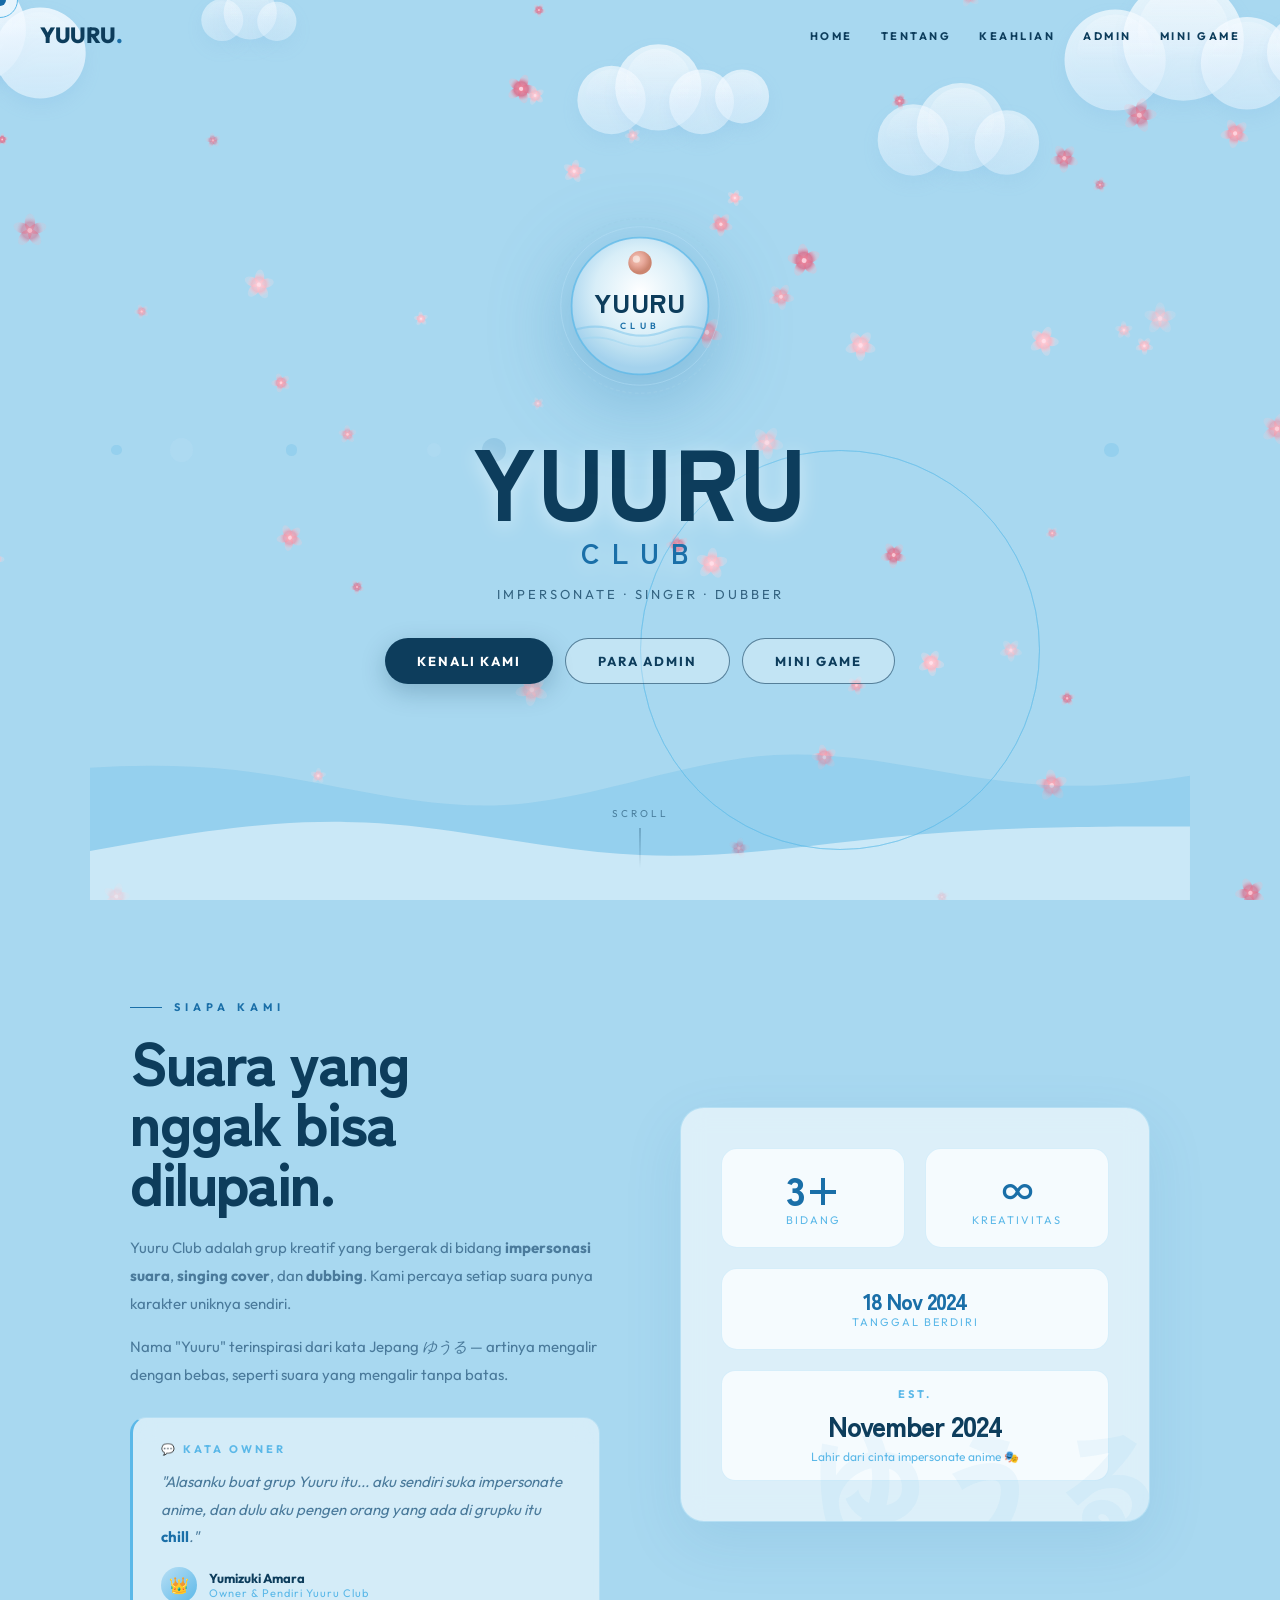
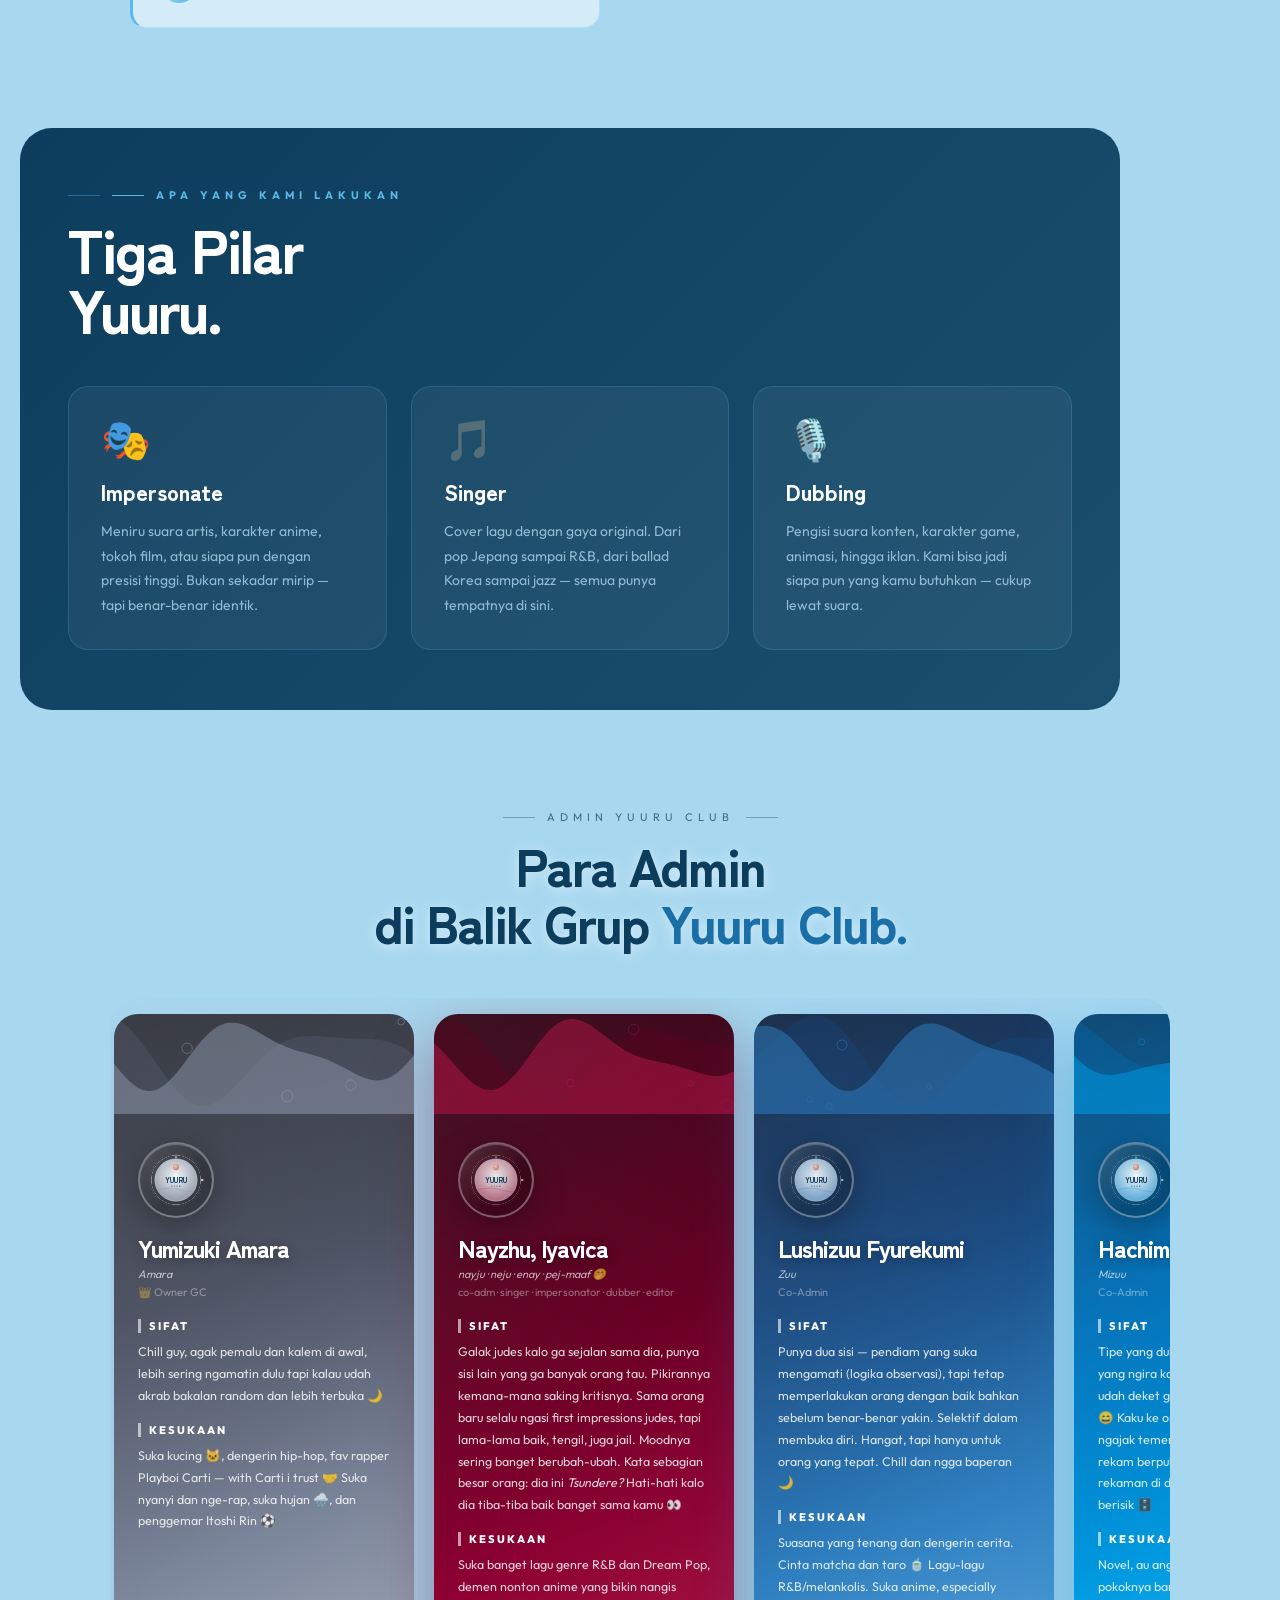
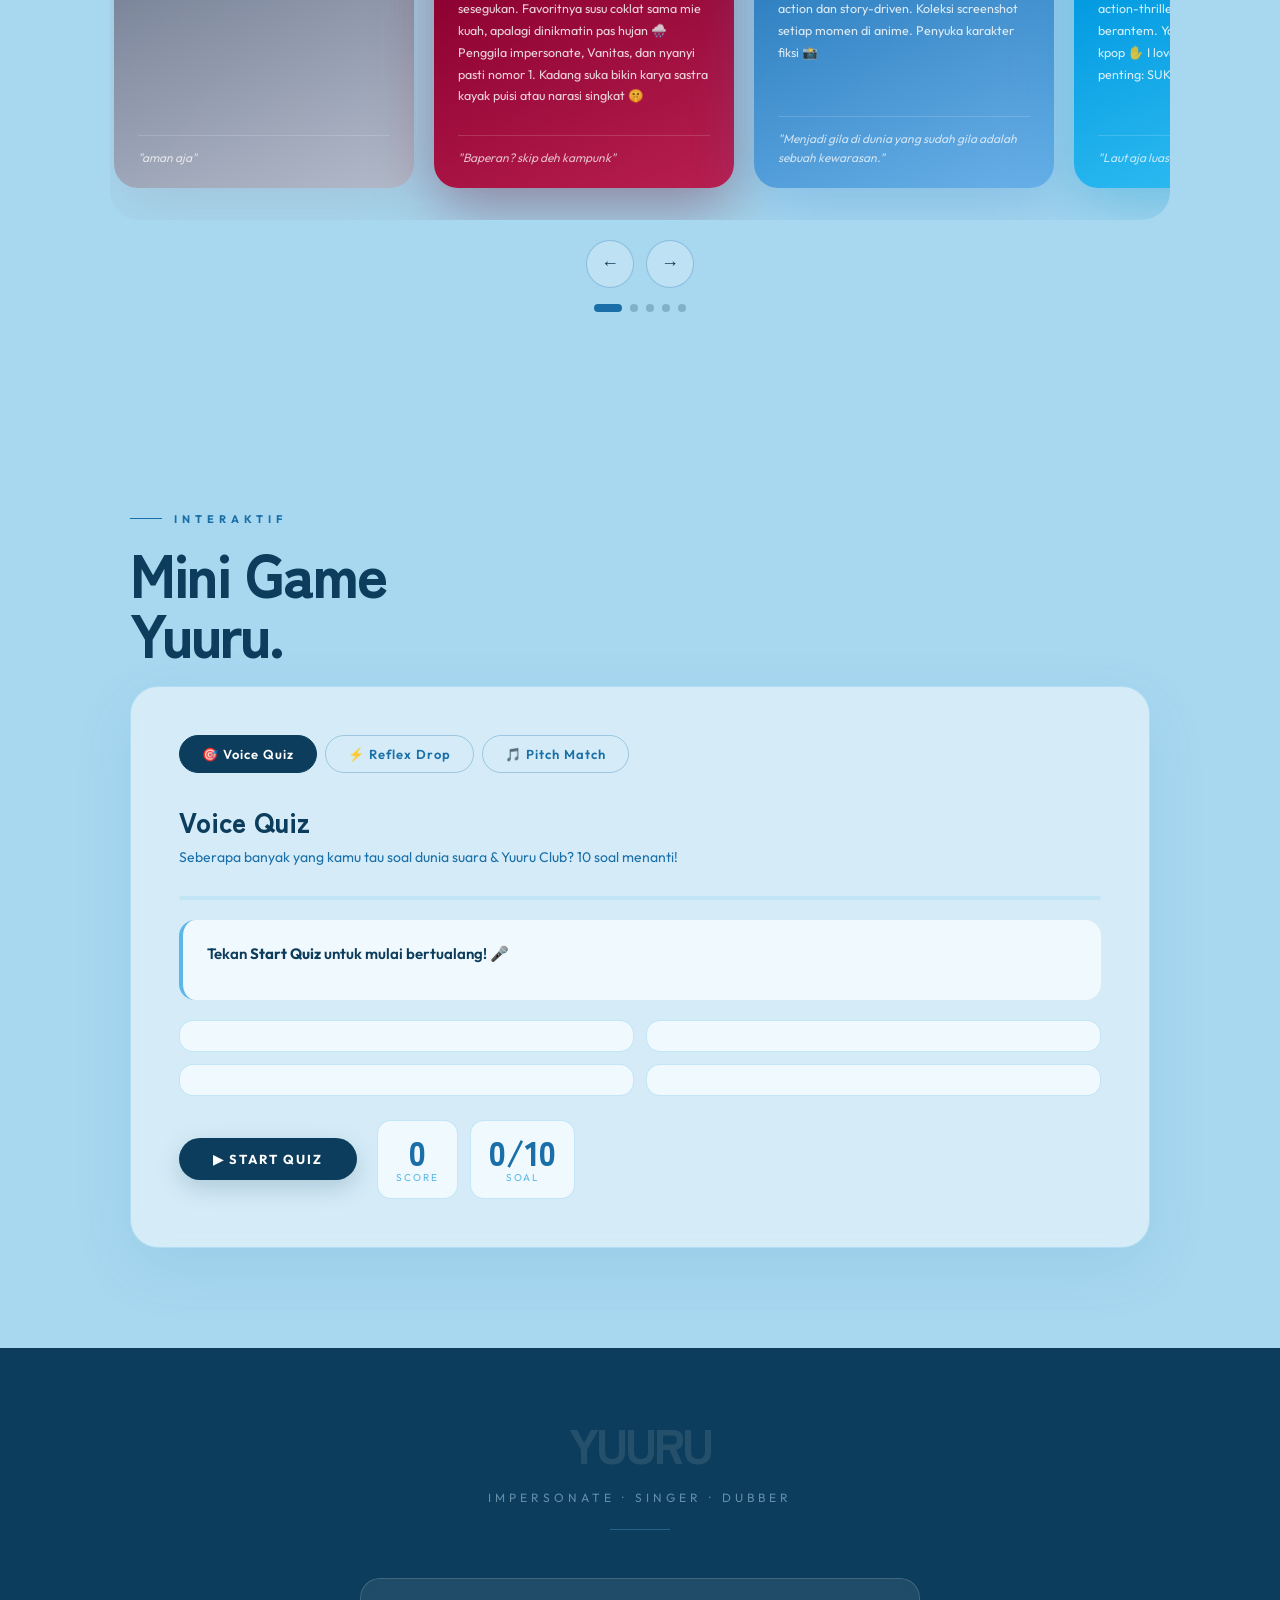
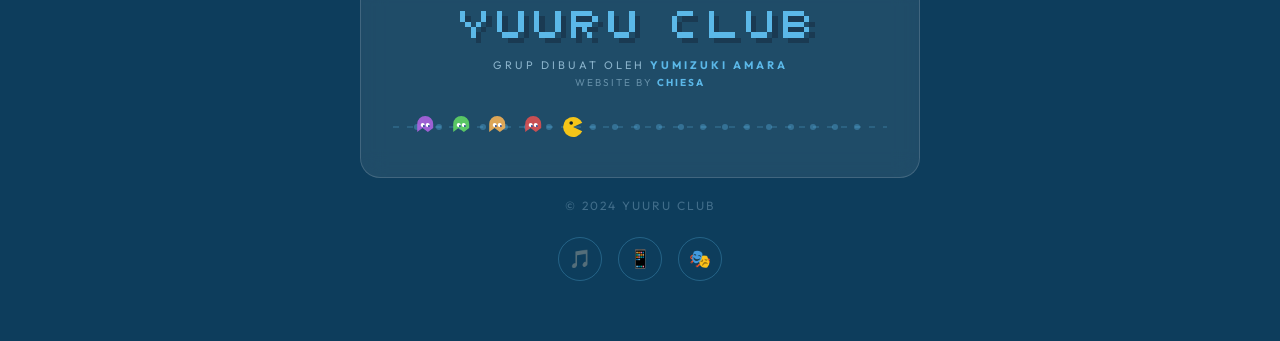
==== commit 8b6183a8: "Add files via upload" ====
--- a/index.html
+++ b/index.html
@@ -2,10 +2,16 @@
 <html lang="id">
 <head>
 <meta charset="UTF-8">
-<meta name="viewport" content="width=device-width, initial-scale=1.0, maximum-scale=1.0, user-scalable=no, viewport-fit=cover">
+<meta name="viewport" content="width=device-width, initial-scale=1.0, viewport-fit=cover">
+<meta name="theme-color" content="#1a6fa8">
+<meta name="description" content="Yuuru Club — grup kreatif impersonasi suara, singing cover, dan dubbing. Kenali para admin, jelajahi keahlian kami, dan main mini game seru soal dunia suara.">
+<meta name="mobile-web-app-capable" content="yes">
 <meta name="apple-mobile-web-app-capable" content="yes">
-<title>YUURU CLUB</title>
-<!-- FIX #1: Added missing Zen Kaku Gothic New font -->
+<meta name="apple-mobile-web-app-status-bar-style" content="black-translucent">
+<meta property="og:type" content="website">
+<meta property="og:title" content="YUURU CLUB — Impersonate · Singer · Dubber">
+<meta property="og:description" content="Grup kreatif impersonasi suara, singing cover, dan dubbing. Kenali kami, para admin, dan coba mini game-nya.">
+<title>YUURU CLUB — Impersonate · Singer · Dubber</title>
 <link rel="preconnect" href="https://fonts.googleapis.com">
 <link rel="preconnect" href="https://fonts.gstatic.com" crossorigin>
 <link href="https://fonts.googleapis.com/css2?family=Zen+Kaku+Gothic+New:wght@400;700;900&family=Outfit:wght@300;400;500;600;700;800&display=swap" rel="stylesheet">
@@ -24,6 +30,25 @@
 *, *::before, *::after { margin:0; padding:0; box-sizing:border-box; -webkit-tap-highlight-color:transparent; }
 html { width:100%; overflow-x:hidden; scroll-behavior:smooth; }
 
+/* ─── FOCUS VISIBILITY (accessibility) ─── */
+a:focus-visible, button:focus-visible, .dot:focus-visible {
+  outline: 2px solid var(--ocean);
+  outline-offset: 3px;
+  border-radius: 4px;
+}
+
+/* ─── REDUCED MOTION ─── */
+@media (prefers-reduced-motion: reduce) {
+  html { scroll-behavior:auto; }
+  *, *::before, *::after {
+    animation-duration:0.001ms !important;
+    animation-iteration-count:1 !important;
+    transition-duration:0.001ms !important;
+    scroll-behavior:auto !important;
+  }
+  .cursor, .cursor-ring, #bgCanvas, .orb { display:none !important; }
+}
+
 body {
   font-family:'Outfit',sans-serif;
   background: #a8d8f0;
@@ -76,20 +101,22 @@
 .nav-brand {
   font-family:'Outfit',sans-serif; font-weight:800; font-size:22px;
   color:var(--deep); letter-spacing:-0.5px; cursor:pointer; user-select:none;
+  background:none; border:none; padding:0;
 }
 .nav-brand span { color:var(--ocean); }
 .nav-links { display:flex; gap:28px; list-style:none; }
-.nav-links a {
+.nav-links button {
   color:var(--deep); text-decoration:none; font-size:11px; font-weight:700;
   letter-spacing:2.5px; text-transform:uppercase; cursor:pointer; position:relative;
   transition:color 0.2s; padding-bottom:4px;
-}
-.nav-links a::after {
+  background:none; border:none; font-family:'Outfit',sans-serif;
+}
+.nav-links button::after {
   content:''; position:absolute; bottom:0; left:0; right:0;
   height:1.5px; background:var(--deep); transform:scaleX(0);
   transition:transform 0.3s cubic-bezier(0.23,1,0.32,1); transform-origin:left;
 }
-.nav-links a:hover::after { transform:scaleX(1); }
+.nav-links button:hover::after { transform:scaleX(1); }
 
 /* ─── HAMBURGER (FIX #4 - new mobile nav) ─── */
 .nav-hamburger {
@@ -117,20 +144,20 @@
   transition:opacity 0.35s ease;
 }
 .mobile-nav.open { opacity:1; pointer-events:all; }
-.mobile-nav a {
+.mobile-nav button {
   color:#fff; text-decoration:none; font-size:28px; font-weight:800;
   letter-spacing:3px; text-transform:uppercase; padding:12px 32px;
-  border-radius:100px; transition:all 0.2s;
+  border-radius:100px; background:none; border:none; font-family:'Outfit',sans-serif; cursor:pointer;
   opacity:0; transform:translateY(20px);
   transition:opacity 0.3s ease, transform 0.3s ease, background 0.2s;
 }
-.mobile-nav.open a { opacity:1; transform:translateY(0); }
-.mobile-nav.open a:nth-child(1) { transition-delay:0.05s; }
-.mobile-nav.open a:nth-child(2) { transition-delay:0.1s; }
-.mobile-nav.open a:nth-child(3) { transition-delay:0.15s; }
-.mobile-nav.open a:nth-child(4) { transition-delay:0.2s; }
-.mobile-nav.open a:nth-child(5) { transition-delay:0.25s; }
-.mobile-nav a:hover { background:rgba(91,184,232,0.2); color:var(--sky); }
+.mobile-nav.open button { opacity:1; transform:translateY(0); }
+.mobile-nav.open button:nth-child(1) { transition-delay:0.05s; }
+.mobile-nav.open button:nth-child(2) { transition-delay:0.1s; }
+.mobile-nav.open button:nth-child(3) { transition-delay:0.15s; }
+.mobile-nav.open button:nth-child(4) { transition-delay:0.2s; }
+.mobile-nav.open button:nth-child(5) { transition-delay:0.25s; }
+.mobile-nav button:hover { background:rgba(91,184,232,0.2); color:var(--sky); }
 
 @media(max-width:768px){
   .nav-links { display:none; }
@@ -553,33 +580,32 @@
 <!-- Scroll progress bar -->
 <div id="scrollProgress"></div>
 
-<canvas id="bgCanvas"></canvas>
-<div class="cursor" id="cursor"></div>
-<div class="cursor-ring" id="cursorRing"></div>
+<canvas id="bgCanvas" aria-hidden="true"></canvas>
+<div class="cursor" id="cursor" aria-hidden="true"></div>
+<div class="cursor-ring" id="cursorRing" aria-hidden="true"></div>
 
 <!-- NAV -->
-<nav id="navbar">
-  <div class="nav-brand" onclick="scrollToSection('hero')">YUURU<span>.</span></div>
+<nav id="navbar" aria-label="Navigasi utama">
+  <button type="button" class="nav-brand" onclick="scrollToSection('hero')">YUURU<span>.</span></button>
   <ul class="nav-links">
-    <li><a onclick="scrollToSection('hero')">Home</a></li>
-    <li><a onclick="scrollToSection('about')">Tentang</a></li>
-    <li><a onclick="scrollToSection('skills')">Keahlian</a></li>
-    <li><a onclick="scrollToSection('admin-section')">Admin</a></li>
-    <li><a onclick="scrollToSection('game')">Mini Game</a></li>
+    <li><button type="button" onclick="scrollToSection('hero')">Home</button></li>
+    <li><button type="button" onclick="scrollToSection('about')">Tentang</button></li>
+    <li><button type="button" onclick="scrollToSection('skills')">Keahlian</button></li>
+    <li><button type="button" onclick="scrollToSection('admin-section')">Admin</button></li>
+    <li><button type="button" onclick="scrollToSection('game')">Mini Game</button></li>
   </ul>
-  <!-- FIX #4: Hamburger button -->
-  <button class="nav-hamburger" id="hamburger" aria-label="Menu" onclick="toggleMobileNav()">
+  <button type="button" class="nav-hamburger" id="hamburger" aria-label="Buka menu" aria-expanded="false" aria-controls="mobileNav" onclick="toggleMobileNav()">
     <span></span><span></span><span></span>
   </button>
 </nav>
 
 <!-- Mobile nav overlay -->
-<div class="mobile-nav" id="mobileNav">
-  <a onclick="scrollToSection('hero');closeMobileNav()">Home</a>
-  <a onclick="scrollToSection('about');closeMobileNav()">Tentang</a>
-  <a onclick="scrollToSection('skills');closeMobileNav()">Keahlian</a>
-  <a onclick="scrollToSection('admin-section');closeMobileNav()">Admin</a>
-  <a onclick="scrollToSection('game');closeMobileNav()">Mini Game</a>
+<div class="mobile-nav" id="mobileNav" role="dialog" aria-modal="true" aria-label="Menu navigasi" aria-hidden="true">
+  <button type="button" onclick="scrollToSection('hero');closeMobileNav()">Home</button>
+  <button type="button" onclick="scrollToSection('about');closeMobileNav()">Tentang</button>
+  <button type="button" onclick="scrollToSection('skills');closeMobileNav()">Keahlian</button>
+  <button type="button" onclick="scrollToSection('admin-section');closeMobileNav()">Admin</button>
+  <button type="button" onclick="scrollToSection('game');closeMobileNav()">Mini Game</button>
 </div>
 
 <!-- HERO -->
@@ -592,7 +618,7 @@
 
   <div class="hero-content">
     <div class="logo-circle">
-      <svg viewBox="0 0 200 200" xmlns="http://www.w3.org/2000/svg" width="180" height="180">
+      <svg viewBox="0 0 200 200" xmlns="http://www.w3.org/2000/svg" width="180" height="180" aria-hidden="true" focusable="false">
         <defs>
           <radialGradient id="bgGrad" cx="50%" cy="40%" r="55%"><stop offset="0%" stop-color="#ffffff"/><stop offset="60%" stop-color="#d8eef8"/><stop offset="100%" stop-color="#a8d4ee"/></radialGradient>
           <radialGradient id="orbGrad" cx="40%" cy="35%" r="55%"><stop offset="0%" stop-color="#f5c4b0"/><stop offset="50%" stop-color="#e8a090"/><stop offset="100%" stop-color="#c87860"/></radialGradient>
@@ -616,9 +642,9 @@
     <h1 class="hero-title">YUURU<span class="club">CLUB</span></h1>
     <p class="hero-tagline">Impersonate · Singer · Dubber</p>
     <div class="hero-btns">
-      <button class="btn-primary" onclick="scrollToSection('about')">Kenali Kami</button>
-      <button class="btn-outline" onclick="scrollToSection('admin-section')">Para Admin</button>
-      <button class="btn-outline" onclick="scrollToSection('game')">Mini Game</button>
+      <button type="button" class="btn-primary" onclick="scrollToSection('about')">Kenali Kami</button>
+      <button type="button" class="btn-outline" onclick="scrollToSection('admin-section')">Para Admin</button>
+      <button type="button" class="btn-outline" onclick="scrollToSection('game')">Mini Game</button>
     </div>
   </div>
   <div class="scroll-hint">Scroll</div>
@@ -663,21 +689,21 @@
 </section>
 
 <!-- SKILLS -->
-<div id="skills">
-  <div class="section-label" style="color:var(--sky)"><span style="width:32px;height:1px;background:var(--sky);display:inline-block"></span>Apa yang Kami Lakukan</div>
-  <h2 class="section-title" style="color:#fff">Tiga Pilar<br>Yuuru.</h2>
+<section id="skills" aria-labelledby="skills-heading">
+  <div class="section-label" style="color:var(--sky)"><span style="width:32px;height:1px;background:var(--sky);display:inline-block" aria-hidden="true"></span>Apa yang Kami Lakukan</div>
+  <h2 class="section-title" id="skills-heading" style="color:#fff">Tiga Pilar<br>Yuuru.</h2>
   <div class="skills-grid">
     <div class="skill-card fade-up"><div class="skill-icon">🎭</div><div class="skill-name">Impersonate</div><div class="skill-desc">Meniru suara artis, karakter anime, tokoh film, atau siapa pun dengan presisi tinggi. Bukan sekadar mirip — tapi benar-benar identik.</div></div>
     <div class="skill-card fade-up" style="animation-delay:0.15s"><div class="skill-icon">🎵</div><div class="skill-name">Singer</div><div class="skill-desc">Cover lagu dengan gaya original. Dari pop Jepang sampai R&amp;B, dari ballad Korea sampai jazz — semua punya tempatnya di sini.</div></div>
     <div class="skill-card fade-up" style="animation-delay:0.3s"><div class="skill-icon">🎙️</div><div class="skill-name">Dubbing</div><div class="skill-desc">Pengisi suara konten, karakter game, animasi, hingga iklan. Kami bisa jadi siapa pun yang kamu butuhkan — cukup lewat suara.</div></div>
   </div>
-</div>
+</section>
 
 <!-- ADMIN CARDS -->
-<div id="admin-section">
+<section id="admin-section" aria-labelledby="admin-heading">
   <div class="admin-header">
     <div class="label">Admin Yuuru Club</div>
-    <h2>Para Admin<br>di Balik Grup <span>Yuuru Club.</span></h2>
+    <h2 id="admin-heading">Para Admin<br>di Balik Grup <span>Yuuru Club.</span></h2>
   </div>
 
   <div class="slider-wrapper">
@@ -689,9 +715,9 @@
           <div class="card-inner">
             <div class="card-bg" style="background:linear-gradient(160deg,#2a2d35 0%,#4a5060 35%,#7a8499 65%,#b0b8c8 100%)"></div>
             <div class="card-shimmer"></div>
-            <canvas class="ocean-canvas" id="ocean1"></canvas>
+            <canvas class="ocean-canvas" id="ocean1" aria-hidden="true"></canvas>
             <div class="card-content">
-              <div class="avatar-ring"><svg viewBox="0 0 200 200" width="56" height="56" xmlns="http://www.w3.org/2000/svg"><defs><radialGradient id="av1bg" cx="50%" cy="40%" r="55%"><stop offset="0%" stop-color="rgba(255,255,255,0.95)"/><stop offset="100%" stop-color="rgba(200,210,225,0.7)"/></radialGradient><radialGradient id="av1orb" cx="40%" cy="35%" r="55%"><stop offset="0%" stop-color="#f5c4b0"/><stop offset="100%" stop-color="#c87860"/></radialGradient><clipPath id="cc1"><circle cx="100" cy="100" r="76"/></clipPath></defs><g class="logo-spin-outer"><circle cx="100" cy="100" r="94" fill="none" stroke="rgba(255,255,255,0.2)" stroke-width="1" stroke-dasharray="6 4"/><circle cx="100" cy="100" r="88" fill="none" stroke="rgba(255,255,255,0.4)" stroke-width="1.5"/><circle cx="194" cy="100" r="4" fill="rgba(255,255,255,0.8)"/></g><g class="logo-spin-inner"><circle cx="100" cy="100" r="82" fill="none" stroke="rgba(255,255,255,0.15)" stroke-width="1" stroke-dasharray="3 6"/><circle cx="100" cy="18" r="3" fill="rgba(255,255,255,0.6)"/></g><circle cx="100" cy="100" r="76" fill="url(#av1bg)"/><g clip-path="url(#cc1)" opacity="0.5"><path d="M24,138 Q76,118 128,138 Q154,148 176,138" fill="none" stroke="rgba(122,132,153,0.8)" stroke-width="2.5" stroke-linecap="round"/><path d="M24,138 Q76,118 128,138 L176,180 L24,180Z" fill="rgba(122,132,153,0.12)"/></g><circle cx="100" cy="54" r="11" fill="url(#av1orb)" opacity="0.9"/><text x="100" y="112" text-anchor="middle" font-family="'Zen Kaku Gothic New',serif" font-size="26" font-weight="900" fill="#0d3d5c" letter-spacing="1">YUURU</text><text x="100" y="126" text-anchor="middle" font-family="'Outfit',sans-serif" font-size="8" font-weight="600" fill="#1a6fa8" letter-spacing="4">CLUB</text><circle cx="100" cy="100" r="76" fill="none" stroke="rgba(255,255,255,0.6)" stroke-width="1.5"/></svg></div>
+              <div class="avatar-ring"><svg viewBox="0 0 200 200" width="56" height="56" xmlns="http://www.w3.org/2000/svg" aria-hidden="true" focusable="false"><defs><radialGradient id="av1bg" cx="50%" cy="40%" r="55%"><stop offset="0%" stop-color="rgba(255,255,255,0.95)"/><stop offset="100%" stop-color="rgba(200,210,225,0.7)"/></radialGradient><radialGradient id="av1orb" cx="40%" cy="35%" r="55%"><stop offset="0%" stop-color="#f5c4b0"/><stop offset="100%" stop-color="#c87860"/></radialGradient><clipPath id="cc1"><circle cx="100" cy="100" r="76"/></clipPath></defs><g class="logo-spin-outer"><circle cx="100" cy="100" r="94" fill="none" stroke="rgba(255,255,255,0.2)" stroke-width="1" stroke-dasharray="6 4"/><circle cx="100" cy="100" r="88" fill="none" stroke="rgba(255,255,255,0.4)" stroke-width="1.5"/><circle cx="194" cy="100" r="4" fill="rgba(255,255,255,0.8)"/></g><g class="logo-spin-inner"><circle cx="100" cy="100" r="82" fill="none" stroke="rgba(255,255,255,0.15)" stroke-width="1" stroke-dasharray="3 6"/><circle cx="100" cy="18" r="3" fill="rgba(255,255,255,0.6)"/></g><circle cx="100" cy="100" r="76" fill="url(#av1bg)"/><g clip-path="url(#cc1)" opacity="0.5"><path d="M24,138 Q76,118 128,138 Q154,148 176,138" fill="none" stroke="rgba(122,132,153,0.8)" stroke-width="2.5" stroke-linecap="round"/><path d="M24,138 Q76,118 128,138 L176,180 L24,180Z" fill="rgba(122,132,153,0.12)"/></g><circle cx="100" cy="54" r="11" fill="url(#av1orb)" opacity="0.9"/><text x="100" y="112" text-anchor="middle" font-family="'Zen Kaku Gothic New',serif" font-size="26" font-weight="900" fill="#0d3d5c" letter-spacing="1">YUURU</text><text x="100" y="126" text-anchor="middle" font-family="'Outfit',sans-serif" font-size="8" font-weight="600" fill="#1a6fa8" letter-spacing="4">CLUB</text><circle cx="100" cy="100" r="76" fill="none" stroke="rgba(255,255,255,0.6)" stroke-width="1.5"/></svg></div>
               <div class="card-name">Yumizuki Amara</div>
               <div class="card-nickname">Amara<br><span style="font-style:normal;font-size:11px;opacity:0.6">👑 Owner GC</span></div>
               <div class="card-section-label">Sifat</div>
@@ -708,9 +734,9 @@
           <div class="card-inner">
             <div class="card-bg" style="background:linear-gradient(160deg,#2a0010 0%,#5c0020 35%,#8b0030 65%,#b5184a 100%)"></div>
             <div class="card-shimmer"></div>
-            <canvas class="ocean-canvas" id="ocean2"></canvas>
+            <canvas class="ocean-canvas" id="ocean2" aria-hidden="true"></canvas>
             <div class="card-content">
-              <div class="avatar-ring"><svg viewBox="0 0 200 200" width="56" height="56" xmlns="http://www.w3.org/2000/svg"><defs><radialGradient id="av2bg" cx="50%" cy="40%" r="55%"><stop offset="0%" stop-color="rgba(255,255,255,0.9)"/><stop offset="100%" stop-color="rgba(255,200,215,0.6)"/></radialGradient><radialGradient id="av2orb" cx="40%" cy="35%" r="55%"><stop offset="0%" stop-color="#f5c4b0"/><stop offset="100%" stop-color="#c87860"/></radialGradient><clipPath id="cc2"><circle cx="100" cy="100" r="76"/></clipPath></defs><g class="logo-spin-outer"><circle cx="100" cy="100" r="94" fill="none" stroke="rgba(255,255,255,0.15)" stroke-width="1" stroke-dasharray="6 4"/><circle cx="100" cy="100" r="88" fill="none" stroke="rgba(255,255,255,0.3)" stroke-width="1.5"/><circle cx="194" cy="100" r="4" fill="rgba(255,255,255,0.6)"/></g><g class="logo-spin-inner"><circle cx="100" cy="100" r="82" fill="none" stroke="rgba(255,255,255,0.12)" stroke-width="1" stroke-dasharray="3 6"/><circle cx="100" cy="18" r="3" fill="rgba(255,255,255,0.4)"/></g><circle cx="100" cy="100" r="76" fill="url(#av2bg)"/><g clip-path="url(#cc2)" opacity="0.5"><path d="M24,138 Q76,118 128,138 Q154,148 176,138" fill="none" stroke="rgba(181,24,74,0.8)" stroke-width="2.5" stroke-linecap="round"/><path d="M24,138 Q76,118 128,138 L176,180 L24,180Z" fill="rgba(181,24,74,0.12)"/></g><circle cx="100" cy="54" r="11" fill="url(#av2orb)" opacity="0.9"/><text x="100" y="112" text-anchor="middle" font-family="'Zen Kaku Gothic New',serif" font-size="26" font-weight="900" fill="#0d3d5c" letter-spacing="1">YUURU</text><text x="100" y="126" text-anchor="middle" font-family="'Outfit',sans-serif" font-size="8" font-weight="600" fill="#1a6fa8" letter-spacing="4">CLUB</text><circle cx="100" cy="100" r="76" fill="none" stroke="rgba(255,255,255,0.5)" stroke-width="1.5"/></svg></div>
+              <div class="avatar-ring"><svg viewBox="0 0 200 200" width="56" height="56" xmlns="http://www.w3.org/2000/svg" aria-hidden="true" focusable="false"><defs><radialGradient id="av2bg" cx="50%" cy="40%" r="55%"><stop offset="0%" stop-color="rgba(255,255,255,0.9)"/><stop offset="100%" stop-color="rgba(255,200,215,0.6)"/></radialGradient><radialGradient id="av2orb" cx="40%" cy="35%" r="55%"><stop offset="0%" stop-color="#f5c4b0"/><stop offset="100%" stop-color="#c87860"/></radialGradient><clipPath id="cc2"><circle cx="100" cy="100" r="76"/></clipPath></defs><g class="logo-spin-outer"><circle cx="100" cy="100" r="94" fill="none" stroke="rgba(255,255,255,0.15)" stroke-width="1" stroke-dasharray="6 4"/><circle cx="100" cy="100" r="88" fill="none" stroke="rgba(255,255,255,0.3)" stroke-width="1.5"/><circle cx="194" cy="100" r="4" fill="rgba(255,255,255,0.6)"/></g><g class="logo-spin-inner"><circle cx="100" cy="100" r="82" fill="none" stroke="rgba(255,255,255,0.12)" stroke-width="1" stroke-dasharray="3 6"/><circle cx="100" cy="18" r="3" fill="rgba(255,255,255,0.4)"/></g><circle cx="100" cy="100" r="76" fill="url(#av2bg)"/><g clip-path="url(#cc2)" opacity="0.5"><path d="M24,138 Q76,118 128,138 Q154,148 176,138" fill="none" stroke="rgba(181,24,74,0.8)" stroke-width="2.5" stroke-linecap="round"/><path d="M24,138 Q76,118 128,138 L176,180 L24,180Z" fill="rgba(181,24,74,0.12)"/></g><circle cx="100" cy="54" r="11" fill="url(#av2orb)" opacity="0.9"/><text x="100" y="112" text-anchor="middle" font-family="'Zen Kaku Gothic New',serif" font-size="26" font-weight="900" fill="#0d3d5c" letter-spacing="1">YUURU</text><text x="100" y="126" text-anchor="middle" font-family="'Outfit',sans-serif" font-size="8" font-weight="600" fill="#1a6fa8" letter-spacing="4">CLUB</text><circle cx="100" cy="100" r="76" fill="none" stroke="rgba(255,255,255,0.5)" stroke-width="1.5"/></svg></div>
               <div class="card-name">Nayzhu, lyavica</div>
               <div class="card-nickname">nayju · neju · enay · pej-maaf 🤭<br><span style="font-style:normal;font-size:11px;opacity:0.6">co-adm · singer · impersonator · dubber · editor</span></div>
               <div class="card-section-label">Sifat</div>
@@ -727,9 +753,9 @@
           <div class="card-inner">
             <div class="card-bg" style="background:linear-gradient(160deg,#0d2240 0%,#1a4a80 35%,#2e7fc0 65%,#64aee8 100%)"></div>
             <div class="card-shimmer"></div>
-            <canvas class="ocean-canvas" id="ocean3"></canvas>
+            <canvas class="ocean-canvas" id="ocean3" aria-hidden="true"></canvas>
             <div class="card-content">
-              <div class="avatar-ring"><svg viewBox="0 0 200 200" width="56" height="56" xmlns="http://www.w3.org/2000/svg"><defs><radialGradient id="av3bg" cx="50%" cy="40%" r="55%"><stop offset="0%" stop-color="rgba(255,255,255,0.9)"/><stop offset="100%" stop-color="rgba(180,215,245,0.7)"/></radialGradient><radialGradient id="av3orb" cx="40%" cy="35%" r="55%"><stop offset="0%" stop-color="#f5c4b0"/><stop offset="100%" stop-color="#c87860"/></radialGradient><clipPath id="cc3"><circle cx="100" cy="100" r="76"/></clipPath></defs><g class="logo-spin-outer"><circle cx="100" cy="100" r="94" fill="none" stroke="rgba(255,255,255,0.15)" stroke-width="1" stroke-dasharray="6 4"/><circle cx="100" cy="100" r="88" fill="none" stroke="rgba(255,255,255,0.3)" stroke-width="1.5"/><circle cx="194" cy="100" r="4" fill="rgba(255,255,255,0.6)"/></g><g class="logo-spin-inner"><circle cx="100" cy="100" r="82" fill="none" stroke="rgba(255,255,255,0.12)" stroke-width="1" stroke-dasharray="3 6"/><circle cx="100" cy="18" r="3" fill="rgba(255,255,255,0.4)"/></g><circle cx="100" cy="100" r="76" fill="url(#av3bg)"/><g clip-path="url(#cc3)" opacity="0.5"><path d="M24,138 Q76,118 128,138 Q154,148 176,138" fill="none" stroke="rgba(46,127,192,0.8)" stroke-width="2.5" stroke-linecap="round"/><path d="M24,138 Q76,118 128,138 L176,180 L24,180Z" fill="rgba(46,127,192,0.12)"/></g><circle cx="100" cy="54" r="11" fill="url(#av3orb)" opacity="0.9"/><text x="100" y="112" text-anchor="middle" font-family="'Zen Kaku Gothic New',serif" font-size="26" font-weight="900" fill="#0d3d5c" letter-spacing="1">YUURU</text><text x="100" y="126" text-anchor="middle" font-family="'Outfit',sans-serif" font-size="8" font-weight="600" fill="#1a6fa8" letter-spacing="4">CLUB</text><circle cx="100" cy="100" r="76" fill="none" stroke="rgba(255,255,255,0.5)" stroke-width="1.5"/></svg></div>
+              <div class="avatar-ring"><svg viewBox="0 0 200 200" width="56" height="56" xmlns="http://www.w3.org/2000/svg" aria-hidden="true" focusable="false"><defs><radialGradient id="av3bg" cx="50%" cy="40%" r="55%"><stop offset="0%" stop-color="rgba(255,255,255,0.9)"/><stop offset="100%" stop-color="rgba(180,215,245,0.7)"/></radialGradient><radialGradient id="av3orb" cx="40%" cy="35%" r="55%"><stop offset="0%" stop-color="#f5c4b0"/><stop offset="100%" stop-color="#c87860"/></radialGradient><clipPath id="cc3"><circle cx="100" cy="100" r="76"/></clipPath></defs><g class="logo-spin-outer"><circle cx="100" cy="100" r="94" fill="none" stroke="rgba(255,255,255,0.15)" stroke-width="1" stroke-dasharray="6 4"/><circle cx="100" cy="100" r="88" fill="none" stroke="rgba(255,255,255,0.3)" stroke-width="1.5"/><circle cx="194" cy="100" r="4" fill="rgba(255,255,255,0.6)"/></g><g class="logo-spin-inner"><circle cx="100" cy="100" r="82" fill="none" stroke="rgba(255,255,255,0.12)" stroke-width="1" stroke-dasharray="3 6"/><circle cx="100" cy="18" r="3" fill="rgba(255,255,255,0.4)"/></g><circle cx="100" cy="100" r="76" fill="url(#av3bg)"/><g clip-path="url(#cc3)" opacity="0.5"><path d="M24,138 Q76,118 128,138 Q154,148 176,138" fill="none" stroke="rgba(46,127,192,0.8)" stroke-width="2.5" stroke-linecap="round"/><path d="M24,138 Q76,118 128,138 L176,180 L24,180Z" fill="rgba(46,127,192,0.12)"/></g><circle cx="100" cy="54" r="11" fill="url(#av3orb)" opacity="0.9"/><text x="100" y="112" text-anchor="middle" font-family="'Zen Kaku Gothic New',serif" font-size="26" font-weight="900" fill="#0d3d5c" letter-spacing="1">YUURU</text><text x="100" y="126" text-anchor="middle" font-family="'Outfit',sans-serif" font-size="8" font-weight="600" fill="#1a6fa8" letter-spacing="4">CLUB</text><circle cx="100" cy="100" r="76" fill="none" stroke="rgba(255,255,255,0.5)" stroke-width="1.5"/></svg></div>
               <div class="card-name">Lushizuu Fyurekumi</div>
               <div class="card-nickname">Zuu<br><span style="font-style:normal;font-size:11px;opacity:0.6">Co-Admin</span></div>
               <div class="card-section-label">Sifat</div>
@@ -746,9 +772,9 @@
           <div class="card-inner">
             <div class="card-bg" style="background:linear-gradient(160deg,#003d6b 0%,#0070b8 35%,#0099e0 65%,#33c1f5 100%)"></div>
             <div class="card-shimmer"></div>
-            <canvas class="ocean-canvas" id="ocean4"></canvas>
+            <canvas class="ocean-canvas" id="ocean4" aria-hidden="true"></canvas>
             <div class="card-content">
-              <div class="avatar-ring"><svg viewBox="0 0 200 200" width="56" height="56" xmlns="http://www.w3.org/2000/svg"><defs><radialGradient id="av4bg" cx="50%" cy="40%" r="55%"><stop offset="0%" stop-color="rgba(255,255,255,0.95)"/><stop offset="100%" stop-color="rgba(150,220,255,0.7)"/></radialGradient><radialGradient id="av4orb" cx="40%" cy="35%" r="55%"><stop offset="0%" stop-color="#f5c4b0"/><stop offset="100%" stop-color="#c87860"/></radialGradient><clipPath id="cc4"><circle cx="100" cy="100" r="76"/></clipPath></defs><g class="logo-spin-outer"><circle cx="100" cy="100" r="94" fill="none" stroke="rgba(255,255,255,0.15)" stroke-width="1" stroke-dasharray="6 4"/><circle cx="100" cy="100" r="88" fill="none" stroke="rgba(255,255,255,0.3)" stroke-width="1.5"/><circle cx="194" cy="100" r="4" fill="rgba(255,255,255,0.6)"/></g><g class="logo-spin-inner"><circle cx="100" cy="100" r="82" fill="none" stroke="rgba(255,255,255,0.12)" stroke-width="1" stroke-dasharray="3 6"/><circle cx="100" cy="18" r="3" fill="rgba(255,255,255,0.4)"/></g><circle cx="100" cy="100" r="76" fill="url(#av4bg)"/><g clip-path="url(#cc4)" opacity="0.5"><path d="M24,138 Q76,118 128,138 Q154,148 176,138" fill="none" stroke="rgba(0,153,224,0.8)" stroke-width="2.5" stroke-linecap="round"/><path d="M24,138 Q76,118 128,138 L176,180 L24,180Z" fill="rgba(0,153,224,0.12)"/></g><circle cx="100" cy="54" r="11" fill="url(#av4orb)" opacity="0.9"/><text x="100" y="112" text-anchor="middle" font-family="'Zen Kaku Gothic New',serif" font-size="26" font-weight="900" fill="#0d3d5c" letter-spacing="1">YUURU</text><text x="100" y="126" text-anchor="middle" font-family="'Outfit',sans-serif" font-size="8" font-weight="600" fill="#1a6fa8" letter-spacing="4">CLUB</text><circle cx="100" cy="100" r="76" fill="none" stroke="rgba(255,255,255,0.5)" stroke-width="1.5"/></svg></div>
+              <div class="avatar-ring"><svg viewBox="0 0 200 200" width="56" height="56" xmlns="http://www.w3.org/2000/svg" aria-hidden="true" focusable="false"><defs><radialGradient id="av4bg" cx="50%" cy="40%" r="55%"><stop offset="0%" stop-color="rgba(255,255,255,0.95)"/><stop offset="100%" stop-color="rgba(150,220,255,0.7)"/></radialGradient><radialGradient id="av4orb" cx="40%" cy="35%" r="55%"><stop offset="0%" stop-color="#f5c4b0"/><stop offset="100%" stop-color="#c87860"/></radialGradient><clipPath id="cc4"><circle cx="100" cy="100" r="76"/></clipPath></defs><g class="logo-spin-outer"><circle cx="100" cy="100" r="94" fill="none" stroke="rgba(255,255,255,0.15)" stroke-width="1" stroke-dasharray="6 4"/><circle cx="100" cy="100" r="88" fill="none" stroke="rgba(255,255,255,0.3)" stroke-width="1.5"/><circle cx="194" cy="100" r="4" fill="rgba(255,255,255,0.6)"/></g><g class="logo-spin-inner"><circle cx="100" cy="100" r="82" fill="none" stroke="rgba(255,255,255,0.12)" stroke-width="1" stroke-dasharray="3 6"/><circle cx="100" cy="18" r="3" fill="rgba(255,255,255,0.4)"/></g><circle cx="100" cy="100" r="76" fill="url(#av4bg)"/><g clip-path="url(#cc4)" opacity="0.5"><path d="M24,138 Q76,118 128,138 Q154,148 176,138" fill="none" stroke="rgba(0,153,224,0.8)" stroke-width="2.5" stroke-linecap="round"/><path d="M24,138 Q76,118 128,138 L176,180 L24,180Z" fill="rgba(0,153,224,0.12)"/></g><circle cx="100" cy="54" r="11" fill="url(#av4orb)" opacity="0.9"/><text x="100" y="112" text-anchor="middle" font-family="'Zen Kaku Gothic New',serif" font-size="26" font-weight="900" fill="#0d3d5c" letter-spacing="1">YUURU</text><text x="100" y="126" text-anchor="middle" font-family="'Outfit',sans-serif" font-size="8" font-weight="600" fill="#1a6fa8" letter-spacing="4">CLUB</text><circle cx="100" cy="100" r="76" fill="none" stroke="rgba(255,255,255,0.5)" stroke-width="1.5"/></svg></div>
               <div class="card-name">Hachimizuu</div>
               <div class="card-nickname">Mizuu<br><span style="font-style:normal;font-size:11px;opacity:0.6">Co-Admin</span></div>
               <div class="card-section-label">Sifat</div>
@@ -765,9 +791,9 @@
           <div class="card-inner">
             <div class="card-bg" style="background:linear-gradient(160deg,#1a3a3f 0%,#2a6570 35%,#4a9aa8 65%,#7ec8d4 100%)"></div>
             <div class="card-shimmer"></div>
-            <canvas class="ocean-canvas" id="ocean5"></canvas>
+            <canvas class="ocean-canvas" id="ocean5" aria-hidden="true"></canvas>
             <div class="card-content">
-              <div class="avatar-ring"><svg viewBox="0 0 200 200" width="56" height="56" xmlns="http://www.w3.org/2000/svg"><defs><radialGradient id="av5bg" cx="50%" cy="40%" r="55%"><stop offset="0%" stop-color="rgba(255,255,255,0.9)"/><stop offset="100%" stop-color="rgba(180,220,225,0.6)"/></radialGradient><radialGradient id="av5orb" cx="40%" cy="35%" r="55%"><stop offset="0%" stop-color="#f5c4b0"/><stop offset="100%" stop-color="#c87860"/></radialGradient><clipPath id="cc5"><circle cx="100" cy="100" r="76"/></clipPath></defs><g class="logo-spin-outer"><circle cx="100" cy="100" r="94" fill="none" stroke="rgba(255,255,255,0.15)" stroke-width="1" stroke-dasharray="6 4"/><circle cx="100" cy="100" r="88" fill="none" stroke="rgba(255,255,255,0.3)" stroke-width="1.5"/><circle cx="194" cy="100" r="4" fill="rgba(255,255,255,0.6)"/></g><g class="logo-spin-inner"><circle cx="100" cy="100" r="82" fill="none" stroke="rgba(255,255,255,0.12)" stroke-width="1" stroke-dasharray="3 6"/><circle cx="100" cy="18" r="3" fill="rgba(255,255,255,0.4)"/></g><circle cx="100" cy="100" r="76" fill="url(#av5bg)"/><g clip-path="url(#cc5)" opacity="0.5"><path d="M24,138 Q76,118 128,138 Q154,148 176,138" fill="none" stroke="rgba(74,154,168,0.8)" stroke-width="2.5" stroke-linecap="round"/><path d="M24,138 Q76,118 128,138 L176,180 L24,180Z" fill="rgba(74,154,168,0.12)"/></g><circle cx="100" cy="54" r="11" fill="url(#av5orb)" opacity="0.9"/><text x="100" y="112" text-anchor="middle" font-family="'Zen Kaku Gothic New',serif" font-size="26" font-weight="900" fill="#0d3d5c" letter-spacing="1">YUURU</text><text x="100" y="126" text-anchor="middle" font-family="'Outfit',sans-serif" font-size="8" font-weight="600" fill="#1a6fa8" letter-spacing="4">CLUB</text><circle cx="100" cy="100" r="76" fill="none" stroke="rgba(255,255,255,0.5)" stroke-width="1.5"/></svg></div>
+              <div class="avatar-ring"><svg viewBox="0 0 200 200" width="56" height="56" xmlns="http://www.w3.org/2000/svg" aria-hidden="true" focusable="false"><defs><radialGradient id="av5bg" cx="50%" cy="40%" r="55%"><stop offset="0%" stop-color="rgba(255,255,255,0.9)"/><stop offset="100%" stop-color="rgba(180,220,225,0.6)"/></radialGradient><radialGradient id="av5orb" cx="40%" cy="35%" r="55%"><stop offset="0%" stop-color="#f5c4b0"/><stop offset="100%" stop-color="#c87860"/></radialGradient><clipPath id="cc5"><circle cx="100" cy="100" r="76"/></clipPath></defs><g class="logo-spin-outer"><circle cx="100" cy="100" r="94" fill="none" stroke="rgba(255,255,255,0.15)" stroke-width="1" stroke-dasharray="6 4"/><circle cx="100" cy="100" r="88" fill="none" stroke="rgba(255,255,255,0.3)" stroke-width="1.5"/><circle cx="194" cy="100" r="4" fill="rgba(255,255,255,0.6)"/></g><g class="logo-spin-inner"><circle cx="100" cy="100" r="82" fill="none" stroke="rgba(255,255,255,0.12)" stroke-width="1" stroke-dasharray="3 6"/><circle cx="100" cy="18" r="3" fill="rgba(255,255,255,0.4)"/></g><circle cx="100" cy="100" r="76" fill="url(#av5bg)"/><g clip-path="url(#cc5)" opacity="0.5"><path d="M24,138 Q76,118 128,138 Q154,148 176,138" fill="none" stroke="rgba(74,154,168,0.8)" stroke-width="2.5" stroke-linecap="round"/><path d="M24,138 Q76,118 128,138 L176,180 L24,180Z" fill="rgba(74,154,168,0.12)"/></g><circle cx="100" cy="54" r="11" fill="url(#av5orb)" opacity="0.9"/><text x="100" y="112" text-anchor="middle" font-family="'Zen Kaku Gothic New',serif" font-size="26" font-weight="900" fill="#0d3d5c" letter-spacing="1">YUURU</text><text x="100" y="126" text-anchor="middle" font-family="'Outfit',sans-serif" font-size="8" font-weight="600" fill="#1a6fa8" letter-spacing="4">CLUB</text><circle cx="100" cy="100" r="76" fill="none" stroke="rgba(255,255,255,0.5)" stroke-width="1.5"/></svg></div>
               <div class="card-name">Tamaya Rei (Sebas)</div>
               <div class="card-nickname">Sebas · Tama<br><span style="font-style:normal;font-size:11px;opacity:0.6">co-adm · multi role</span></div>
               <div class="card-section-label">Sifat</div>
@@ -782,12 +808,12 @@
       </div><!-- /slider-track -->
     </div><!-- /slider-track-outer -->
     <div class="slider-arrows">
-      <button class="arrow-btn" onclick="slide(-1)" aria-label="Sebelumnya">←</button>
-      <button class="arrow-btn" onclick="slide(1)" aria-label="Berikutnya">→</button>
+      <button type="button" class="arrow-btn" onclick="slide(-1)" aria-label="Sebelumnya">←</button>
+      <button type="button" class="arrow-btn" onclick="slide(1)" aria-label="Berikutnya">→</button>
     </div>
     <div class="slider-dots" id="sliderDots"></div>
   </div>
-</div>
+</section>
 
 <!-- GAME -->
 <section id="game">
@@ -795,9 +821,9 @@
   <h2 class="section-title fade-up">Mini Game<br>Yuuru.</h2>
   <div class="game-container fade-up">
     <div class="game-tabs">
-      <button class="tab-btn active" onclick="switchGame('quiz')">🎯 Voice Quiz</button>
-      <button class="tab-btn" onclick="switchGame('reflex')">⚡ Reflex Drop</button>
-      <button class="tab-btn" onclick="switchGame('pitch')">🎵 Pitch Match</button>
+      <button type="button" class="tab-btn active" onclick="switchGame('quiz')">🎯 Voice Quiz</button>
+      <button type="button" class="tab-btn" onclick="switchGame('reflex')">⚡ Reflex Drop</button>
+      <button type="button" class="tab-btn" onclick="switchGame('pitch')">🎵 Pitch Match</button>
     </div>
 
     <!-- QUIZ GAME (FIX #2 & #9: completely rewritten flow) -->
@@ -807,18 +833,18 @@
       <div class="quiz-progress-wrap"><div class="quiz-progress-bar" id="quizProgressBar" style="width:0%"></div></div>
       <div class="quiz-question" id="quizQuestion">Tekan <strong>Start Quiz</strong> untuk mulai bertualang! 🎤</div>
       <div class="quiz-options">
-        <button class="quiz-opt" id="qo0" onclick="answerQuiz(0)" disabled></button>
-        <button class="quiz-opt" id="qo1" onclick="answerQuiz(1)" disabled></button>
-        <button class="quiz-opt" id="qo2" onclick="answerQuiz(2)" disabled></button>
-        <button class="quiz-opt" id="qo3" onclick="answerQuiz(3)" disabled></button>
+        <button type="button" class="quiz-opt" id="qo0" onclick="answerQuiz(0)" disabled></button>
+        <button type="button" class="quiz-opt" id="qo1" onclick="answerQuiz(1)" disabled></button>
+        <button type="button" class="quiz-opt" id="qo2" onclick="answerQuiz(2)" disabled></button>
+        <button type="button" class="quiz-opt" id="qo3" onclick="answerQuiz(3)" disabled></button>
       </div>
       <div style="display:flex;align-items:center;gap:20px;margin-top:24px;flex-wrap:wrap">
-        <button class="game-btn" id="quizStartBtn" onclick="startQuiz()">▶ Start Quiz</button>
+        <button type="button" class="game-btn" id="quizStartBtn" onclick="startQuiz()">▶ Start Quiz</button>
         <div class="game-score-display">
           <div class="score-box"><div class="score-num" id="quizScore">0</div><div class="score-label">Score</div></div>
           <div class="score-box"><div class="score-num" id="quizQ">0/10</div><div class="score-label">Soal</div></div>
         </div>
-        <div class="game-result" id="quizResult"></div>
+        <div class="game-result" id="quizResult" aria-live="polite"></div>
       </div>
     </div>
 
@@ -827,10 +853,10 @@
       <div class="game-title">Reflex Drop ⚡</div>
       <div class="game-subtitle">Klik lingkaran biru secepat mungkin sebelum hilang! Waktu: 20 detik.</div>
       <div id="reflexArena">
-        <div class="reflex-hint" id="reflexHint">Tekan Start!</div>
+        <div class="reflex-hint" id="reflexHint" aria-live="polite">Tekan Start!</div>
       </div>
       <div style="display:flex;align-items:center;gap:20px;flex-wrap:wrap">
-        <button class="game-btn" id="reflexStartBtn" onclick="startReflex()">▶ Start</button>
+        <button type="button" class="game-btn" id="reflexStartBtn" onclick="startReflex()">▶ Start</button>
         <div class="game-score-display">
           <div class="score-box"><div class="score-num" id="reflexScore">0</div><div class="score-label">Hit</div></div>
           <div class="score-box"><div class="score-num" id="reflexMiss">0</div><div class="score-label">Miss</div></div>
@@ -854,18 +880,18 @@
           <div class="pitch-target" id="pitchTarget">?<small id="pitchTargetSub">Tekan Start</small></div>
         </div>
         <div style="display:grid;grid-template-columns:1fr 1fr;gap:12px;width:100%;max-width:500px">
-          <button class="quiz-opt" id="pc0" disabled onclick="answerPitch(0)"></button>
-          <button class="quiz-opt" id="pc1" disabled onclick="answerPitch(1)"></button>
-          <button class="quiz-opt" id="pc2" disabled onclick="answerPitch(2)"></button>
-          <button class="quiz-opt" id="pc3" disabled onclick="answerPitch(3)"></button>
+          <button type="button" class="quiz-opt" id="pc0" disabled onclick="answerPitch(0)"></button>
+          <button type="button" class="quiz-opt" id="pc1" disabled onclick="answerPitch(1)"></button>
+          <button type="button" class="quiz-opt" id="pc2" disabled onclick="answerPitch(2)"></button>
+          <button type="button" class="quiz-opt" id="pc3" disabled onclick="answerPitch(3)"></button>
         </div>
         <div style="display:flex;align-items:center;gap:20px;flex-wrap:wrap;justify-content:center">
-          <button class="game-btn" id="pitchStartBtn" onclick="startPitch()">▶ Start</button>
+          <button type="button" class="game-btn" id="pitchStartBtn" onclick="startPitch()">▶ Start</button>
           <div class="game-score-display">
             <div class="score-box"><div class="score-num" id="pitchScore">0</div><div class="score-label">Score</div></div>
             <div class="score-box"><div class="score-num" id="pitchQ">0/6</div><div class="score-label">Soal</div></div>
           </div>
-          <div class="game-result" id="pitchResult"></div>
+          <div class="game-result" id="pitchResult" aria-live="polite"></div>
         </div>
       </div>
     </div>
@@ -878,31 +904,46 @@
   <div class="footer-tagline">Impersonate · Singer · Dubber</div>
   <div class="footer-divider"></div>
   <div class="footer-card">
-    <canvas id="mcText" style="image-rendering:pixelated;max-width:100%;margin-bottom:12px;display:block;margin-left:auto;margin-right:auto;"></canvas>
+    <canvas id="mcText" aria-hidden="true" style="image-rendering:pixelated;max-width:100%;margin-bottom:12px;display:block;margin-left:auto;margin-right:auto;"></canvas>
     <p style="color:rgba(184,223,245,0.7);font-size:11px;letter-spacing:3px;text-transform:uppercase;margin-top:6px">Grup dibuat oleh <strong style="color:var(--sky)">Yumizuki Amara</strong></p>
     <p style="color:rgba(184,223,245,0.45);font-size:10px;letter-spacing:2px;text-transform:uppercase;margin-top:4px">Website by <strong style="color:var(--sky)">Chiesa</strong></p>
     <div style="position:relative;width:100%;height:36px;margin-top:20px;overflow:hidden;">
       <div style="position:absolute;top:50%;left:0;right:0;height:2px;transform:translateY(-50%);background:repeating-linear-gradient(90deg,rgba(91,184,232,0.2) 0px,rgba(91,184,232,0.2) 6px,transparent 6px,transparent 14px);"></div>
-      <canvas id="pacCanvas" style="position:absolute;inset:0;width:100%;height:100%;"></canvas>
+      <canvas id="pacCanvas" aria-hidden="true" style="position:absolute;inset:0;width:100%;height:100%;"></canvas>
     </div>
   </div>
   <p style="color:rgba(184,223,245,0.3);font-size:12px;letter-spacing:2px;margin-top:16px">© 2024 YUURU CLUB</p>
   <div class="social-links">
-    <a href="#" class="social-link" title="Musik">🎵</a>
-    <a href="#" class="social-link" title="Social Media">📱</a>
-    <a href="#" class="social-link" title="Impersonate">🎭</a>
+    <a href="#" class="social-link" title="Musik" aria-label="Musik">🎵</a>
+    <a href="#" class="social-link" title="Social Media" aria-label="Social Media">📱</a>
+    <a href="#" class="social-link" title="Impersonate" aria-label="Impersonate">🎭</a>
   </div>
 </footer>
 
 <script>
 // ═══════════════════════════════════════════════
-// SCROLL PROGRESS (NEW)
+// SHARED FLAGS
+// ═══════════════════════════════════════════════
+const prefersReducedMotion = window.matchMedia('(prefers-reduced-motion: reduce)').matches;
+// Feature-detect touch/coarse pointers instead of brittle UA sniffing
+const isMobile = window.matchMedia('(pointer: coarse)').matches || window.innerWidth < 768;
+
+// ═══════════════════════════════════════════════
+// SCROLL PROGRESS + NAV SHADOW (single combined listener)
 // ═══════════════════════════════════════════════
 const progressBar = document.getElementById('scrollProgress');
+const navbar = document.getElementById('navbar');
+let scrollTicking = false;
+function onScroll() {
+  const pct = (scrollY / (document.body.scrollHeight - innerHeight || 1)) * 100;
+  progressBar.style.width = pct + '%';
+  navbar.classList.toggle('scrolled', scrollY > 60);
+  scrollTicking = false;
+}
 window.addEventListener('scroll', () => {
-  const pct = (scrollY / (document.body.scrollHeight - innerHeight)) * 100;
-  progressBar.style.width = pct + '%';
+  if (!scrollTicking) { requestAnimationFrame(onScroll); scrollTicking = true; }
 }, { passive: true });
+onScroll();
 
 // ═══════════════════════════════════════════════
 // CURSOR (desktop only, pointer media handled in CSS)
@@ -911,7 +952,7 @@
 const ring = document.getElementById('cursorRing');
 let mx = 0, my = 0, rx = 0, ry = 0;
 
-if (window.matchMedia('(pointer:fine)').matches) {
+if (window.matchMedia('(pointer:fine)').matches && !prefersReducedMotion) {
   document.addEventListener('mousemove', e => {
     mx = e.clientX; my = e.clientY;
     cursor.style.left = mx + 'px'; cursor.style.top = my + 'px';
@@ -922,39 +963,56 @@
     requestAnimationFrame(animRing);
   }
   animRing();
-  document.querySelectorAll('button, a').forEach(el => {
-    el.addEventListener('mouseenter', () => { cursor.style.transform = 'translate(-50%,-50%) scale(2)'; ring.style.transform = 'translate(-50%,-50%) scale(1.5)'; });
-    el.addEventListener('mouseleave', () => { cursor.style.transform = 'translate(-50%,-50%)'; ring.style.transform = 'translate(-50%,-50%)'; });
+  // Event delegation so this also covers dynamically-added buttons (dots, reflex targets, orbs)
+  document.addEventListener('mouseover', e => {
+    if (e.target.closest('button, a')) {
+      cursor.style.transform = 'translate(-50%,-50%) scale(2)';
+      ring.style.transform = 'translate(-50%,-50%) scale(1.5)';
+    }
   });
-}
-
-// ═══════════════════════════════════════════════
-// NAV
-// ═══════════════════════════════════════════════
-window.addEventListener('scroll', () => {
-  document.getElementById('navbar').classList.toggle('scrolled', scrollY > 60);
-}, { passive: true });
+  document.addEventListener('mouseout', e => {
+    if (e.target.closest('button, a')) {
+      cursor.style.transform = 'translate(-50%,-50%)';
+      ring.style.transform = 'translate(-50%,-50%)';
+    }
+  });
+} else if (cursor && ring) {
+  cursor.style.display = 'none';
+  ring.style.display = 'none';
+}
 
 function scrollToSection(id) {
   const el = document.getElementById(id);
   if (el) el.scrollIntoView({ behavior: 'smooth' });
 }
 
-// FIX #4: Mobile nav
+// Mobile nav
 function toggleMobileNav() {
   const btn = document.getElementById('hamburger');
   const nav = document.getElementById('mobileNav');
-  btn.classList.toggle('open');
-  nav.classList.toggle('open');
-  document.body.style.overflow = nav.classList.contains('open') ? 'hidden' : '';
+  const isOpen = nav.classList.toggle('open');
+  btn.classList.toggle('open', isOpen);
+  btn.setAttribute('aria-expanded', String(isOpen));
+  btn.setAttribute('aria-label', isOpen ? 'Tutup menu' : 'Buka menu');
+  nav.setAttribute('aria-hidden', String(!isOpen));
+  document.body.style.overflow = isOpen ? 'hidden' : '';
+  if (isOpen) nav.querySelector('button')?.focus();
 }
 function closeMobileNav() {
-  document.getElementById('hamburger').classList.remove('open');
-  document.getElementById('mobileNav').classList.remove('open');
+  const btn = document.getElementById('hamburger');
+  const nav = document.getElementById('mobileNav');
+  btn.classList.remove('open');
+  nav.classList.remove('open');
+  btn.setAttribute('aria-expanded', 'false');
+  btn.setAttribute('aria-label', 'Buka menu');
+  nav.setAttribute('aria-hidden', 'true');
   document.body.style.overflow = '';
+  btn.focus();
 }
 // Close mobile nav on escape
-document.addEventListener('keydown', e => { if (e.key === 'Escape') closeMobileNav(); });
+document.addEventListener('keydown', e => {
+  if (e.key === 'Escape' && document.getElementById('mobileNav').classList.contains('open')) closeMobileNav();
+});
 
 // ═══════════════════════════════════════════════
 // FADE UP ON SCROLL
@@ -976,8 +1034,10 @@
   document.getElementById('hero').appendChild(o);
   setTimeout(() => o.remove(), 25000);
 }
-setInterval(spawnOrb, 1600);
-for (let i = 0; i < 5; i++) spawnOrb();
+if (!prefersReducedMotion) {
+  setInterval(spawnOrb, 1600);
+  for (let i = 0; i < 5; i++) spawnOrb();
+}
 
 // ═══════════════════════════════════════════════
 // OCEAN CANVAS (FIX #6: ResizeObserver for reliable sizing)
@@ -989,8 +1049,6 @@
   { id: 'ocean4', color1: 'rgba(0,153,224,0.55)',   color2: 'rgba(0,112,184,0.3)',     speed: 1.2 },
   { id: 'ocean5', color1: 'rgba(74,154,168,0.5)',   color2: 'rgba(42,101,112,0.3)',    speed: 1.1 },
 ];
-const isMobile = /Android|webOS|iPhone|iPad/i.test(navigator.userAgent);
-
 oceanConfigs.forEach(cfg => {
   const canvas = document.getElementById(cfg.id);
   if (!canvas) return;
@@ -1039,7 +1097,7 @@
       ctx.strokeStyle = cfg.color1.replace(/[\d.]+\)$/, b.opacity + ')');
       ctx.lineWidth = 1; ctx.stroke();
     });
-    requestAnimationFrame(draw);
+    if (!prefersReducedMotion) requestAnimationFrame(draw);
   }
   setTimeout(draw, Math.random() * 300 + 100);
 });
@@ -1160,7 +1218,7 @@
   qAnswered = false;
   const d = qList[qIdx];
   document.getElementById('quizQuestion').textContent = `${qIdx + 1}. ${d.q}`;
-  const opts = document.querySelectorAll('.quiz-opt');
+  const opts = document.querySelectorAll('#quizGame .quiz-opt');
   d.opts.forEach((o, i) => {
     opts[i].textContent = o;
     opts[i].disabled = false;
@@ -1175,7 +1233,7 @@
   if (!qActive || qAnswered) return;
   qAnswered = true;
   const d = qList[qIdx];
-  const opts = document.querySelectorAll('.quiz-opt');
+  const opts = document.querySelectorAll('#quizGame .quiz-opt');
   opts.forEach(o => o.disabled = true);
 
   if (idx === d.ans) {
@@ -1202,7 +1260,7 @@
       document.getElementById('quizQuestion').innerHTML = `<strong>${msg}</strong> Skor final: ${qScore}/10`;
       document.getElementById('quizResult').textContent = '';
       document.getElementById('quizProgressBar').style.width = '100%';
-      document.querySelectorAll('.quiz-opt').forEach(o => { o.textContent = ''; o.disabled = true; o.className = 'quiz-opt'; });
+      document.querySelectorAll('#quizGame .quiz-opt').forEach(o => { o.textContent = ''; o.disabled = true; o.className = 'quiz-opt'; });
       document.getElementById('quizStartBtn').textContent = '▶ Main Lagi';
     }, 1400);
   } else {
@@ -1452,7 +1510,7 @@
     });
     ghostColors.forEach((color, i) => { drawGhost(px2 - dir * (40 + i * 36), cy, color); });
     drawPacman(px2, cy);
-    requestAnimationFrame(animate);
+    if (!prefersReducedMotion) requestAnimationFrame(animate);
   }
   animate();
 })();
@@ -1543,9 +1601,9 @@
     if (p.x < -20) p.x = W + 20;
     drawPetal(bgCtx, p);
   });
-  requestAnimationFrame(animateBg);
-}
-animateBg();
+  if (!prefersReducedMotion) requestAnimationFrame(animateBg);
+}
+if (!prefersReducedMotion) animateBg();
 </script>
 </body>
 </html>
